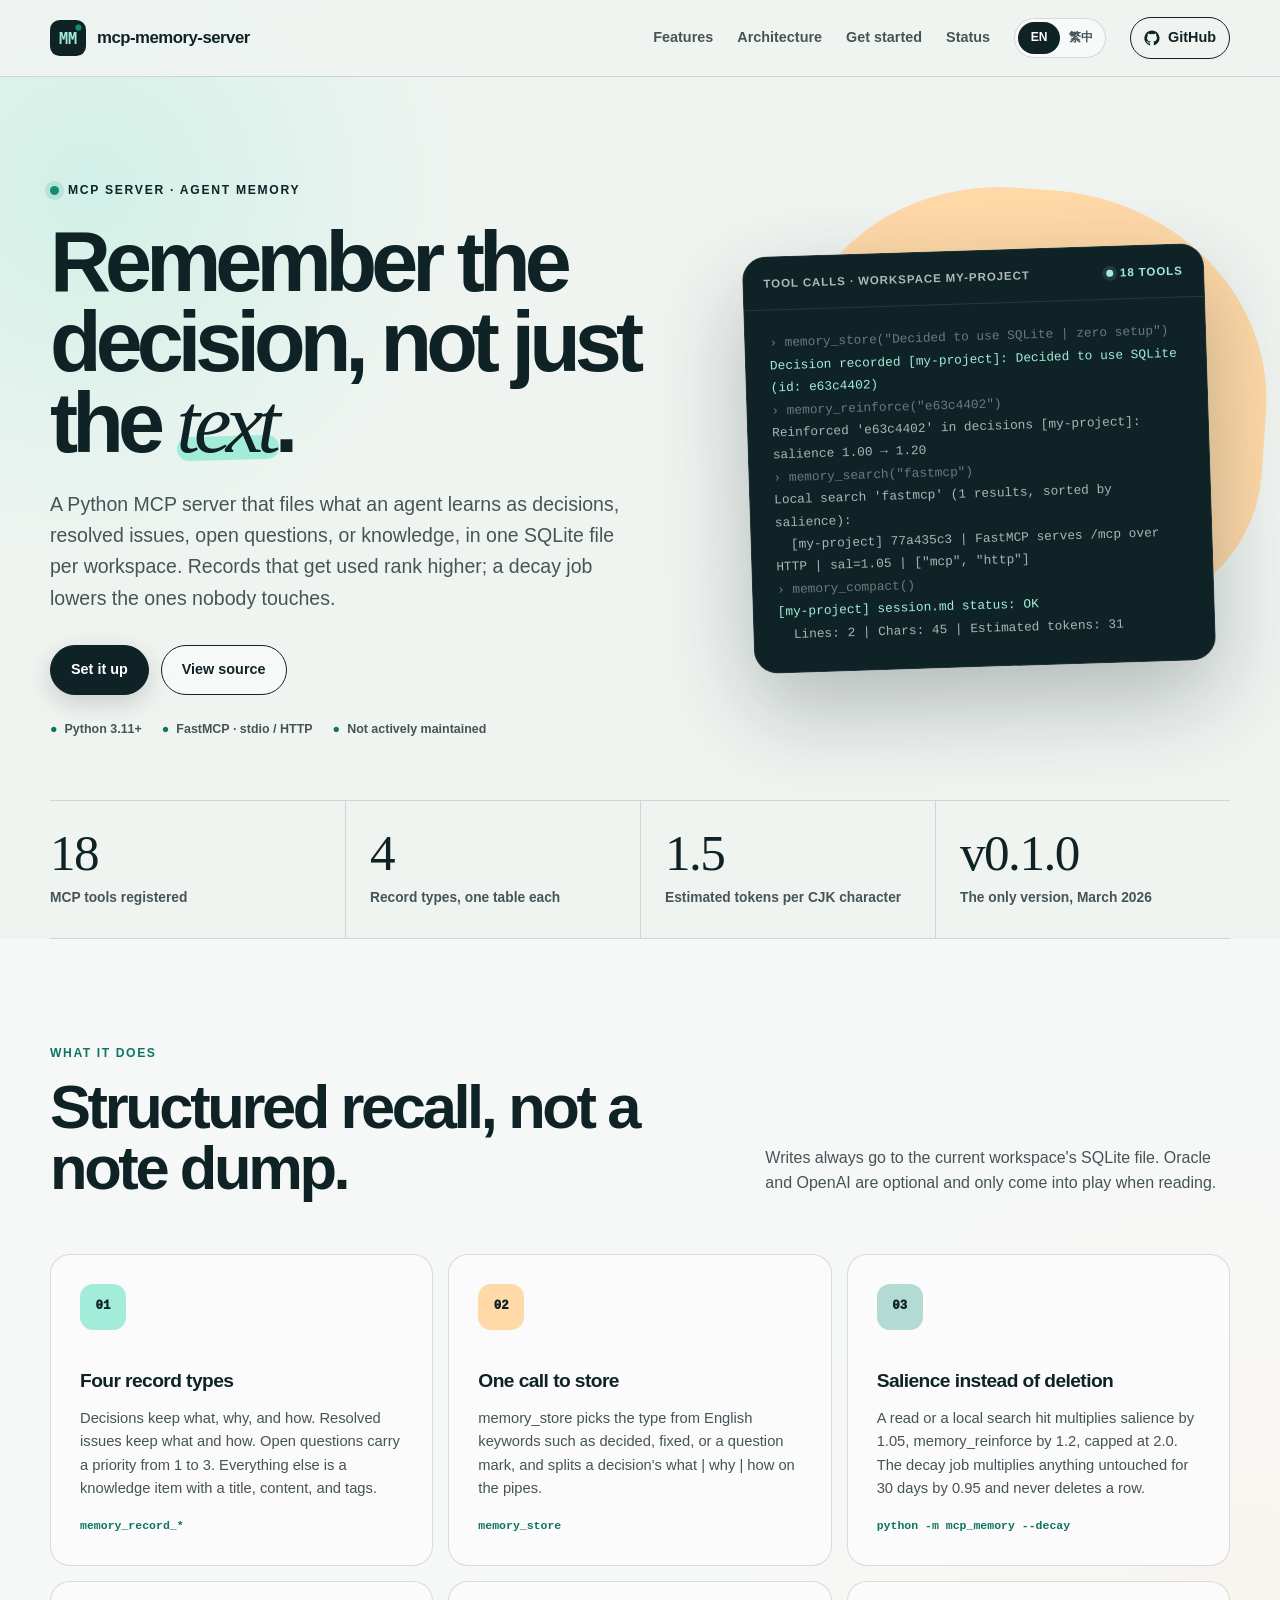
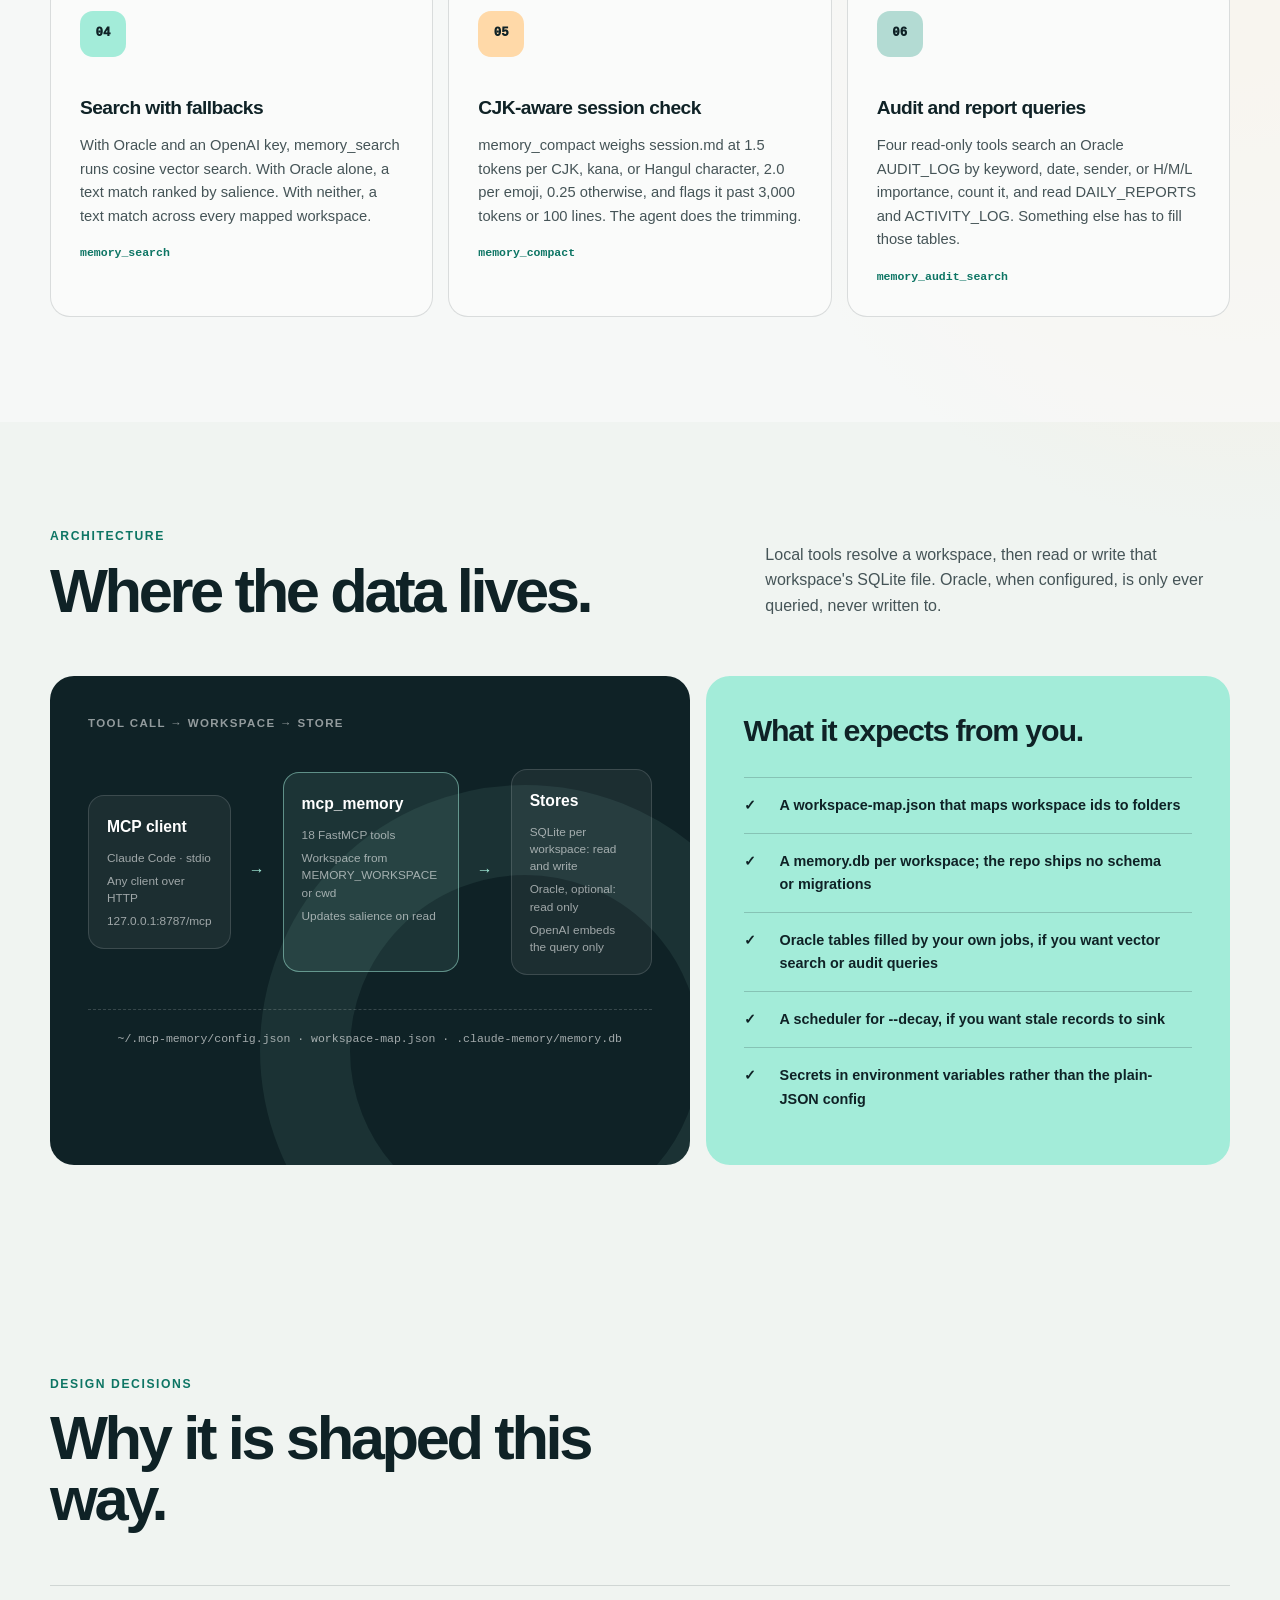
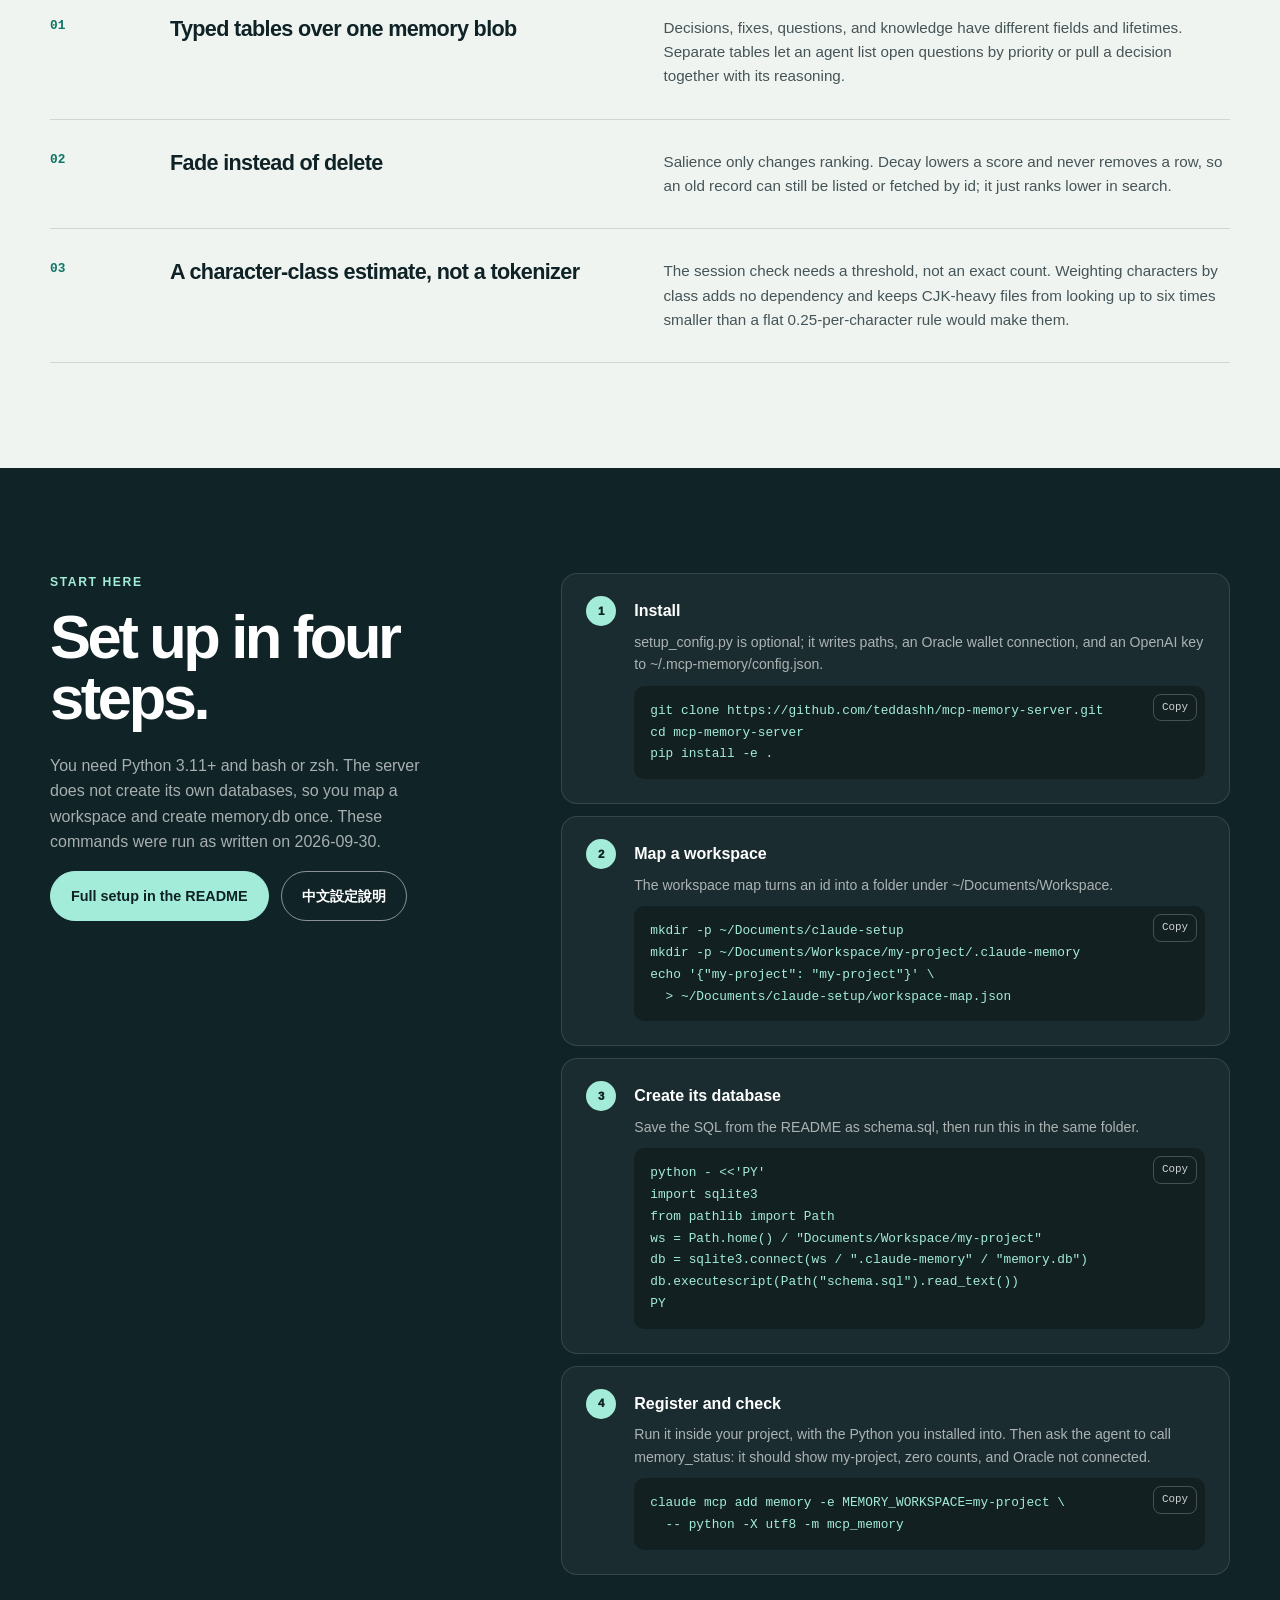
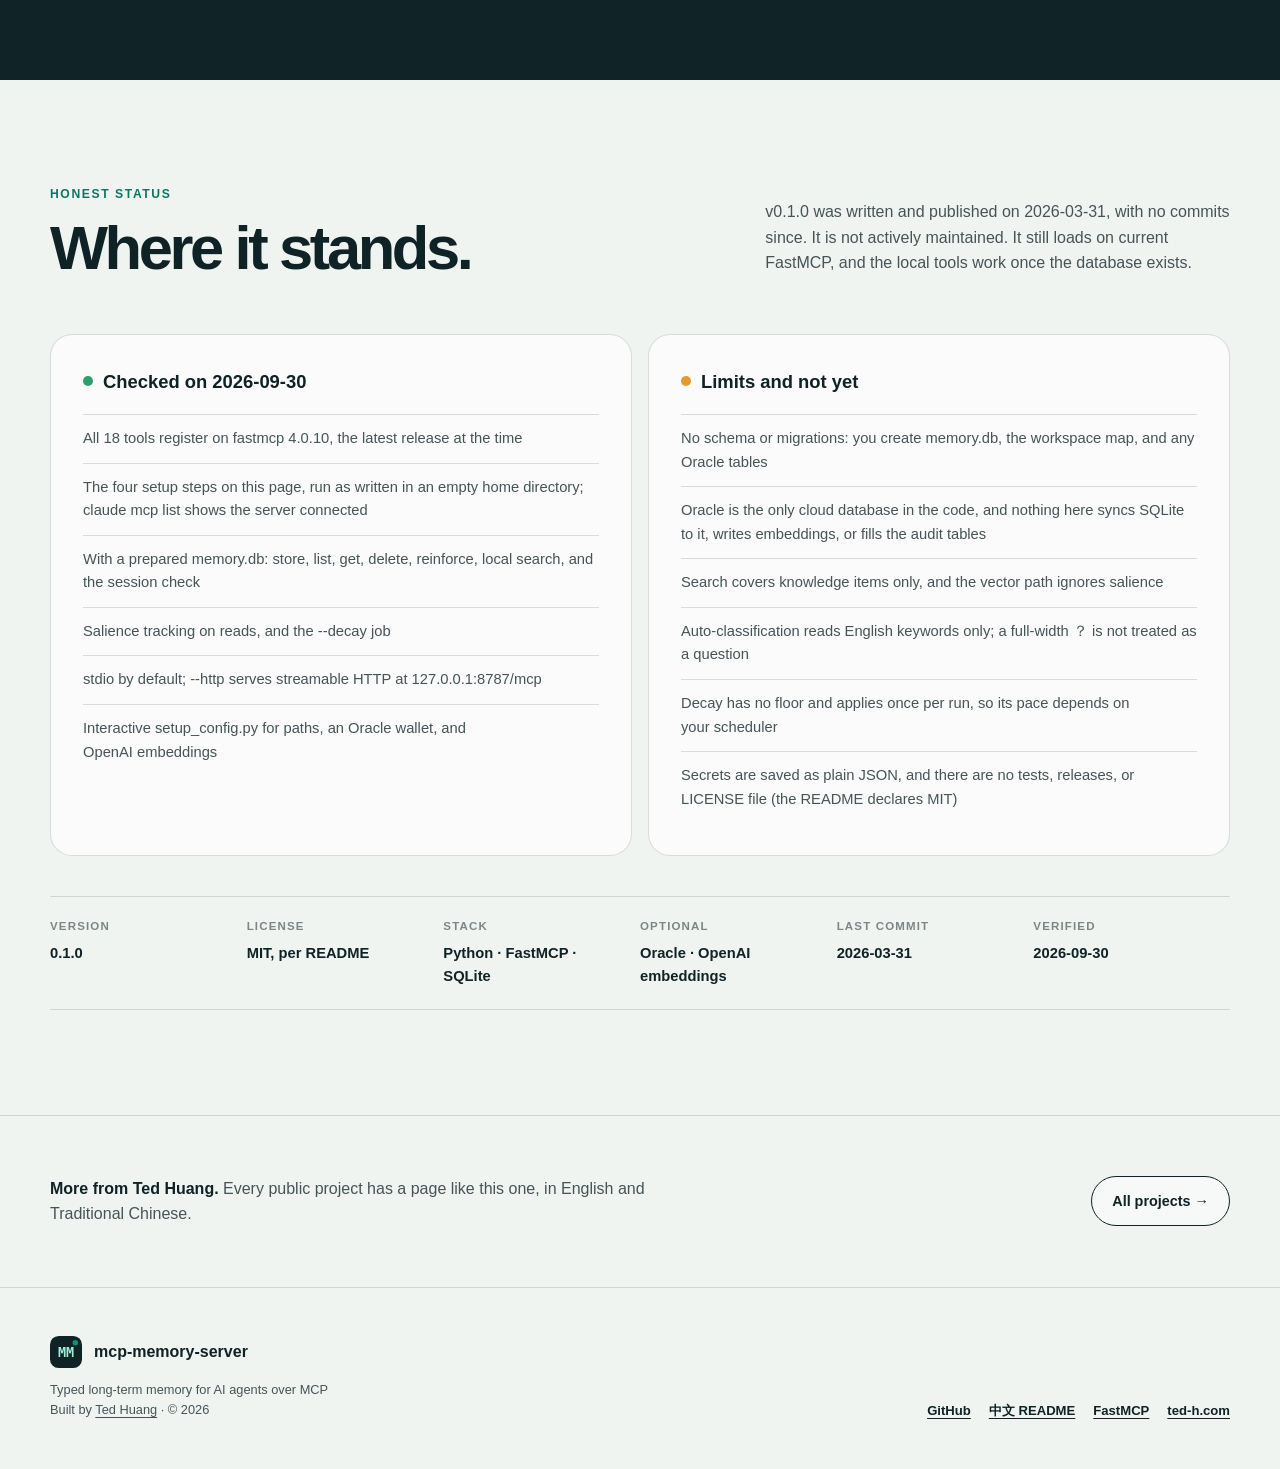
==== site/index.html @ aeb3b919 "Add bilingual project page and refresh README - site/: English / Traditional Chinese project page fo" ====
<!doctype html>
<!-- Generated from site/page.json by the project-page kit (https://github.com/teddashh/teddashh.github.io/tree/main/kit). Edit page.json, then re-render. -->
<html lang="en" data-lang="en" data-title-en="mcp-memory-server · Typed long-term memory for AI agents over MCP" data-title-zh="mcp-memory-server · 透過 MCP 提供給 AI agent 的分類型長期記憶" data-desc-en="An MCP server with 18 tools that keeps decisions, resolved issues, open questions, and knowledge in one SQLite file per workspace, ranks recall by salience, and can query an Oracle database for vector search and audit logs." data-desc-zh="一個有 18 個工具的 MCP 伺服器：把決策、已解決的問題、待解問題與知識，依工作區各存成一個 SQLite 檔，依重要度排序回想，也能查詢 Oracle 資料庫做向量搜尋與稽核紀錄。">
<head>
<meta charset="utf-8">
<meta name="viewport" content="width=device-width, initial-scale=1">
<meta http-equiv="Content-Security-Policy" content="default-src 'none'; style-src 'self'; script-src 'self'; img-src 'self' data:; connect-src 'none'; base-uri 'none'; form-action 'none'">
<meta name="theme-color" content="#0f2226">
<title>mcp-memory-server · Typed long-term memory for AI agents over MCP</title>
<meta name="description" content="An MCP server with 18 tools that keeps decisions, resolved issues, open questions, and knowledge in one SQLite file per workspace, ranks recall by salience, and can query an Oracle database for vector search and audit logs.">
<link rel="canonical" href="https://teddashh.github.io/mcp-memory-server/">
<link rel="alternate" hreflang="en" href="https://teddashh.github.io/mcp-memory-server/">
<link rel="alternate" hreflang="zh-Hant" href="https://teddashh.github.io/mcp-memory-server/?lang=zh-TW">
<link rel="alternate" hreflang="x-default" href="https://teddashh.github.io/mcp-memory-server/">
<meta property="og:type" content="website">
<meta property="og:title" content="mcp-memory-server · Typed long-term memory for AI agents over MCP">
<meta property="og:description" content="An MCP server with 18 tools that keeps decisions, resolved issues, open questions, and knowledge in one SQLite file per workspace, ranks recall by salience, and can query an Oracle database for vector search and audit logs.">
<meta property="og:url" content="https://teddashh.github.io/mcp-memory-server/">
<meta name="twitter:card" content="summary">
<link rel="icon" href="favicon.svg" type="image/svg+xml">
<link rel="stylesheet" href="styles.css">
<script src="lang.js"></script>
<script src="app.js" defer></script>
<script type="application/ld+json">{"@context": "https://schema.org", "@type": "SoftwareSourceCode", "name": "mcp-memory-server", "codeRepository": "https://github.com/teddashh/mcp-memory-server", "description": "An MCP server with 18 tools that keeps decisions, resolved issues, open questions, and knowledge in one SQLite file per workspace, ranks recall by salience, and can query an Oracle database for vector search and audit logs.", "author": {"@type": "Person", "name": "Ted Huang", "url": "https://www.ted-h.com"}, "url": "https://teddashh.github.io/mcp-memory-server/", "programmingLanguage": "Python", "license": "https://spdx.org/licenses/MIT.html"}</script>
</head>
<body>
<a class="skip-link" href="#main"><span class="lang-en">Skip to content</span><span class="lang-zh" lang="zh-Hant">跳到主要內容</span></a>
<header class="site-header"><div class="header-inner">
<a class="brand" href="#top"><img src="logo.svg" alt="" width="36" height="36"><span>mcp-memory-server</span></a>
<button class="menu-button" type="button" aria-expanded="false" aria-controls="site-navigation"><span class="lang-en">Menu</span><span class="lang-zh" lang="zh-Hant">選單</span></button>
<nav class="site-nav" id="site-navigation" aria-label="Primary">
<a href="#features"><span class="lang-en">Features</span><span class="lang-zh" lang="zh-Hant">功能</span></a><a href="#architecture"><span class="lang-en">Architecture</span><span class="lang-zh" lang="zh-Hant">架構</span></a><a href="#start"><span class="lang-en">Get started</span><span class="lang-zh" lang="zh-Hant">開始使用</span></a><a href="#status"><span class="lang-en">Status</span><span class="lang-zh" lang="zh-Hant">目前狀態</span></a>
<div class="language-switch" role="group" aria-label="Language / 語言"><button type="button" data-language="en" aria-pressed="true">EN</button><button type="button" data-language="zh" aria-pressed="false">繁中</button></div>
<a class="github-link" href="https://github.com/teddashh/mcp-memory-server"><svg viewBox="0 0 24 24" aria-hidden="true"><path fill="currentColor" d="M12 .7a11.5 11.5 0 0 0-3.64 22.4c.58.1.79-.25.79-.56v-2.24c-3.22.7-3.9-1.37-3.9-1.37-.52-1.34-1.28-1.7-1.28-1.7-1.05-.72.08-.7.08-.7 1.16.08 1.77 1.19 1.77 1.19 1.03 1.77 2.7 1.26 3.36.96.1-.75.4-1.26.73-1.55-2.57-.29-5.28-1.29-5.28-5.69 0-1.26.45-2.28 1.19-3.09-.12-.29-.52-1.46.11-3.05 0 0 .97-.31 3.16 1.18a10.96 10.96 0 0 1 5.76 0c2.2-1.49 3.16-1.18 3.16-1.18.63 1.59.23 2.76.11 3.05.74.81 1.19 1.83 1.19 3.09 0 4.42-2.72 5.39-5.3 5.68.42.36.79 1.07.79 2.16v3.21c0 .31.21.67.8.56A11.5 11.5 0 0 0 12 .7Z"/></svg><span>GitHub</span></a>
</nav>
</div></header>
<main id="main">
<section class="hero" id="top"><div class="hero-copy"><div class="eyebrow"><span class="lang-en">MCP server · agent memory</span><span class="lang-zh" lang="zh-Hant">MCP 伺服器 · agent 記憶</span></div><h1 class="lang-en">Remember the decision, not just the <em>text</em>.</h1><h1 class="lang-zh" lang="zh-Hant">記住的是<em>決策</em>，不只是文字。</h1><p class="lang-en">A Python MCP server that files what an agent learns as decisions, resolved issues, open questions, or knowledge, in one SQLite file per workspace. Records that get used rank higher; a decay job lowers the ones nobody touches.</p><p class="lang-zh" lang="zh-Hant">一個 Python 寫的 MCP 伺服器，把 agent 學到的東西分成決策、已解決的問題、待解問題與知識，每個工作區存成一個 SQLite 檔。常被用到的紀錄排得比較前面，沒人碰的由衰減排程慢慢調低。</p><div class="button-row"><a class="button button-primary" href="#start"><span class="lang-en">Set it up</span><span class="lang-zh" lang="zh-Hant">開始設定</span></a><a class="button button-secondary" href="https://github.com/teddashh/mcp-memory-server"><span class="lang-en">View source</span><span class="lang-zh" lang="zh-Hant">查看原始碼</span></a></div><div class="hero-notes"><span>Python 3.11+</span><span>FastMCP · stdio / HTTP</span><span class="lang-en">Not actively maintained</span><span class="lang-zh" lang="zh-Hant">目前沒有持續維護</span></div></div><div class="visual-wrap"><div class="panel"><div class="panel-top"><span><span class="lang-en">Tool calls · workspace my-project</span><span class="lang-zh" lang="zh-Hant">工具呼叫 · 工作區 my-project</span></span><span class="live-dot"><span class="lang-en">18 tools</span><span class="lang-zh" lang="zh-Hant">18 個工具</span></span></div><pre class="term"><span class="t-dim">› memory_store(&quot;Decided to use SQLite | zero setup&quot;)</span><span class="t-ok">Decision recorded [my-project]: Decided to use SQLite (id: e63c4402)</span><span class="t-dim">› memory_reinforce(&quot;e63c4402&quot;)</span><span class="t-out">Reinforced &#x27;e63c4402&#x27; in decisions [my-project]: salience 1.00 → 1.20</span><span class="t-dim">› memory_search(&quot;fastmcp&quot;)</span><span class="t-out">Local search &#x27;fastmcp&#x27; (1 results, sorted by salience):</span><span class="t-out">  [my-project] 77a435c3 | FastMCP serves /mcp over HTTP | sal=1.05 | [&quot;mcp&quot;, &quot;http&quot;]</span><span class="t-dim">› memory_compact()</span><span class="t-ok">[my-project] session.md status: OK</span><span class="t-out">  Lines: 2 | Chars: 45 | Estimated tokens: 31</span></pre></div></div></section>
<div class="stats n4"><div class="stat"><span class="stat-value">18</span><span class="stat-label"><span class="lang-en">MCP tools registered</span><span class="lang-zh" lang="zh-Hant">已註冊的 MCP 工具</span></span></div><div class="stat"><span class="stat-value">4</span><span class="stat-label"><span class="lang-en">Record types, one table each</span><span class="lang-zh" lang="zh-Hant">紀錄類型，各有一張表</span></span></div><div class="stat"><span class="stat-value">1.5</span><span class="stat-label"><span class="lang-en">Estimated tokens per CJK character</span><span class="lang-zh" lang="zh-Hant">每個 CJK 字元的估計 token 數</span></span></div><div class="stat"><span class="stat-value">v0.1.0</span><span class="stat-label"><span class="lang-en">The only version, March 2026</span><span class="lang-zh" lang="zh-Hant">唯一的版本，2026 年 3 月</span></span></div></div>
<section class="tinted" id="features"><div class="section"><div class="section-heading "><div><div class="section-kicker"><span class="lang-en">What it does</span><span class="lang-zh" lang="zh-Hant">它做什麼</span></div><h2 class="lang-en">Structured recall, not a note dump.</h2><h2 class="lang-zh" lang="zh-Hant">有結構的回想，不是一堆筆記。</h2></div><p class="lang-en">Writes always go to the current workspace&#x27;s SQLite file. Oracle and OpenAI are optional and only come into play when reading.</p><p class="lang-zh" lang="zh-Hant">寫入一律進目前工作區的 SQLite 檔。Oracle 與 OpenAI 都是選配，只在讀取時派上用場。</p></div><div class="card-grid"><article class="card"><div class="card-icon">01</div><h3 class="lang-en">Four record types</h3><h3 class="lang-zh" lang="zh-Hant">四種紀錄類型</h3><p class="lang-en">Decisions keep what, why, and how. Resolved issues keep what and how. Open questions carry a priority from 1 to 3. Everything else is a knowledge item with a title, content, and tags.</p><p class="lang-zh" lang="zh-Hant">決策記下做什麼、為什麼、怎麼做；已解決的問題記下問題與解法；待解問題有 1 到 3 的優先度；其餘都是有標題、內容與標籤的知識項目。</p><span class="tag">memory_record_*</span></article><article class="card"><div class="card-icon">02</div><h3 class="lang-en">One call to store</h3><h3 class="lang-zh" lang="zh-Hant">一個呼叫就能存</h3><p class="lang-en">memory_store picks the type from English keywords such as decided, fixed, or a question mark, and splits a decision&#x27;s what | why | how on the pipes.</p><p class="lang-zh" lang="zh-Hant">memory_store 依英文關鍵字判斷類型，例如 decided、fixed 或半形的 ?，再用 | 把決策拆成做什麼、為什麼、怎麼做。</p><span class="tag">memory_store</span></article><article class="card"><div class="card-icon">03</div><h3 class="lang-en">Salience instead of deletion</h3><h3 class="lang-zh" lang="zh-Hant">用重要度取代刪除</h3><p class="lang-en">A read or a local search hit multiplies salience by 1.05, memory_reinforce by 1.2, capped at 2.0. The decay job multiplies anything untouched for 30 days by 0.95 and never deletes a row.</p><p class="lang-zh" lang="zh-Hant">每次讀取或本地搜尋命中，重要度乘以 1.05；memory_reinforce 乘以 1.2，上限 2.0。衰減排程把 30 天沒被碰過的紀錄乘以 0.95，但從不刪除資料。</p><span class="tag">python -m mcp_memory --decay</span></article><article class="card"><div class="card-icon">04</div><h3 class="lang-en">Search with fallbacks</h3><h3 class="lang-zh" lang="zh-Hant">逐層退回的搜尋</h3><p class="lang-en">With Oracle and an OpenAI key, memory_search runs cosine vector search. With Oracle alone, a text match ranked by salience. With neither, a text match across every mapped workspace.</p><p class="lang-zh" lang="zh-Hant">有 Oracle 加 OpenAI 金鑰時，memory_search 做 cosine 向量搜尋；只有 Oracle 時，改用依重要度排序的文字比對；兩者都沒有，就比對所有已對應的工作區。</p><span class="tag">memory_search</span></article><article class="card"><div class="card-icon">05</div><h3 class="lang-en">CJK-aware session check</h3><h3 class="lang-zh" lang="zh-Hant">CJK 感知的 session 檢查</h3><p class="lang-en">memory_compact weighs session.md at 1.5 tokens per CJK, kana, or Hangul character, 2.0 per emoji, 0.25 otherwise, and flags it past 3,000 tokens or 100 lines. The agent does the trimming.</p><p class="lang-zh" lang="zh-Hant">memory_compact 估算 session.md 時，CJK、日文假名與韓文每字算 1.5 token，emoji 算 2.0，其他算 0.25，超過 3,000 token 或 100 行就提醒壓縮，實際整理交給 agent。</p><span class="tag">memory_compact</span></article><article class="card"><div class="card-icon">06</div><h3 class="lang-en">Audit and report queries</h3><h3 class="lang-zh" lang="zh-Hant">稽核與報告查詢</h3><p class="lang-en">Four read-only tools search an Oracle AUDIT_LOG by keyword, date, sender, or H/M/L importance, count it, and read DAILY_REPORTS and ACTIVITY_LOG. Something else has to fill those tables.</p><p class="lang-zh" lang="zh-Hant">四個唯讀工具可以依關鍵字、日期、寄件者或 H/M/L 重要性搜尋 Oracle 的 AUDIT_LOG、做統計，也能讀 DAILY_REPORTS 與 ACTIVITY_LOG。這些表要由別的程式寫入。</p><span class="tag">memory_audit_search</span></article></div></div></section>
<section class="section" id="architecture"><div class="section-heading "><div><div class="section-kicker"><span class="lang-en">Architecture</span><span class="lang-zh" lang="zh-Hant">系統架構</span></div><h2 class="lang-en">Where the data lives.</h2><h2 class="lang-zh" lang="zh-Hant">資料放在哪裡。</h2></div><p class="lang-en">Local tools resolve a workspace, then read or write that workspace&#x27;s SQLite file. Oracle, when configured, is only ever queried, never written to.</p><p class="lang-zh" lang="zh-Hant">本地工具會先判斷工作區，再讀寫該工作區的 SQLite 檔。有設定 Oracle 時只會查詢它，從不寫入。</p></div><div class="arch-shell"><div class="arch-map"><div class="map-label"><span class="lang-en">Tool call → workspace → store</span><span class="lang-zh" lang="zh-Hant">工具呼叫 → 工作區 → 儲存</span></div><div class="map-flow n3"><div class="map-node"><strong class="lang-en">MCP client</strong><strong class="lang-zh" lang="zh-Hant">MCP 用戶端</strong><span>Claude Code · stdio</span><span class="lang-en">Any client over HTTP</span><span class="lang-zh" lang="zh-Hant">任何走 HTTP 的用戶端</span><span>127.0.0.1:8787/mcp</span></div><div class="map-arrow" aria-hidden="true">&#8594;</div><div class="map-node is-core"><strong>mcp_memory</strong><span class="lang-en">18 FastMCP tools</span><span class="lang-zh" lang="zh-Hant">18 個 FastMCP 工具</span><span class="lang-en">Workspace from MEMORY_WORKSPACE or cwd</span><span class="lang-zh" lang="zh-Hant">工作區取自 MEMORY_WORKSPACE 或 cwd</span><span class="lang-en">Updates salience on read</span><span class="lang-zh" lang="zh-Hant">讀取時更新重要度</span></div><div class="map-arrow" aria-hidden="true">&#8594;</div><div class="map-node"><strong class="lang-en">Stores</strong><strong class="lang-zh" lang="zh-Hant">儲存</strong><span class="lang-en">SQLite per workspace: read and write</span><span class="lang-zh" lang="zh-Hant">每個工作區的 SQLite：可讀寫</span><span class="lang-en">Oracle, optional: read only</span><span class="lang-zh" lang="zh-Hant">Oracle（選配）：唯讀</span><span class="lang-en">OpenAI embeds the query only</span><span class="lang-zh" lang="zh-Hant">OpenAI 只負責查詢向量</span></div></div><div class="map-return"><span>~/.mcp-memory/config.json · workspace-map.json · .claude-memory/memory.db</span></div></div><aside class="principles"><h3 class="lang-en">What it expects from you.</h3><h3 class="lang-zh" lang="zh-Hant">需要你先準備好的東西。</h3><ul class="tick-list"><li class="lang-en">A workspace-map.json that maps workspace ids to folders</li><li class="lang-zh" lang="zh-Hant">一份 workspace-map.json，把工作區 ID 對應到資料夾</li><li class="lang-en">A memory.db per workspace; the repo ships no schema or migrations</li><li class="lang-zh" lang="zh-Hant">每個工作區一個 memory.db；repo 裡沒有 schema，也沒有 migration</li><li class="lang-en">Oracle tables filled by your own jobs, if you want vector search or audit queries</li><li class="lang-zh" lang="zh-Hant">要用向量搜尋或稽核查詢，Oracle 的表得由你自己的排程寫入</li><li class="lang-en">A scheduler for --decay, if you want stale records to sink</li><li class="lang-zh" lang="zh-Hant">想讓舊紀錄往下沉，就要自己排程執行 --decay</li><li class="lang-en">Secrets in environment variables rather than the plain-JSON config</li><li class="lang-zh" lang="zh-Hant">機密資訊最好放環境變數，不要放在明文的 JSON 設定檔</li></ul></aside></div></section>
<section class="section" id="decisions"><div class="section-heading "><div><div class="section-kicker"><span class="lang-en">Design decisions</span><span class="lang-zh" lang="zh-Hant">設計取捨</span></div><h2 class="lang-en">Why it is shaped this way.</h2><h2 class="lang-zh" lang="zh-Hant">為什麼這樣設計。</h2></div></div><div class="decision-list"><div class="decision"><div class="decision-num">01</div><h3 class="lang-en">Typed tables over one memory blob</h3><h3 class="lang-zh" lang="zh-Hant">分表存放，而不是一整包記憶</h3><p class="lang-en">Decisions, fixes, questions, and knowledge have different fields and lifetimes. Separate tables let an agent list open questions by priority or pull a decision together with its reasoning.</p><p class="lang-zh" lang="zh-Hant">決策、修正、問題與知識，欄位不同，保存的時間也不同。分表存放，agent 才能依優先度列出待解問題，或把決策連同理由一起找出來。</p></div><div class="decision"><div class="decision-num">02</div><h3 class="lang-en">Fade instead of delete</h3><h3 class="lang-zh" lang="zh-Hant">淡出，而不是刪除</h3><p class="lang-en">Salience only changes ranking. Decay lowers a score and never removes a row, so an old record can still be listed or fetched by id; it just ranks lower in search.</p><p class="lang-zh" lang="zh-Hant">重要度只影響排序。衰減只降分數、不刪資料，舊紀錄仍然可以列出來或用 ID 取回，只是在搜尋結果裡排得比較後面。</p></div><div class="decision"><div class="decision-num">03</div><h3 class="lang-en">A character-class estimate, not a tokenizer</h3><h3 class="lang-zh" lang="zh-Hant">依字元類別估算，不用 tokenizer</h3><p class="lang-en">The session check needs a threshold, not an exact count. Weighting characters by class adds no dependency and keeps CJK-heavy files from looking up to six times smaller than a flat 0.25-per-character rule would make them.</p><p class="lang-zh" lang="zh-Hant">session 檢查需要的是門檻，不是精確的數字。依字元類別加權不必多裝套件，也避免以中文為主的檔案，被一律每字 0.25 的算法低估到只剩六分之一。</p></div></div></section>
<section class="dark-band" id="start"><div class="section qs-grid"><div><div class="section-kicker"><span class="lang-en">Start here</span><span class="lang-zh" lang="zh-Hant">從這裡開始</span></div><h2 class="lang-en">Set up in four steps.</h2><h2 class="lang-zh" lang="zh-Hant">四個步驟完成設定。</h2><p class="lang-en">You need Python 3.11+ and bash or zsh. The server does not create its own databases, so you map a workspace and create memory.db once. These commands were run as written on 2026-09-30.</p><p class="lang-zh" lang="zh-Hant">需要 Python 3.11 以上，以及 bash 或 zsh。伺服器不會自己建資料庫，所以要先對應一個工作區，並建立一次 memory.db。這些指令已在 2026-09-30 照原樣實際跑過。</p><div class="button-row"><a class="button button-primary" href="https://github.com/teddashh/mcp-memory-server/blob/master/README.md#quick-start"><span class="lang-en">Full setup in the README</span><span class="lang-zh" lang="zh-Hant">README 的完整步驟</span></a><a class="button button-secondary" href="https://github.com/teddashh/mcp-memory-server/blob/master/README.zh-TW.md#快速開始"><span class="lang-en">中文設定說明</span><span class="lang-zh" lang="zh-Hant">中文設定說明</span></a></div></div><div class="steps"><article class="step"><h3 class="lang-en">Install</h3><h3 class="lang-zh" lang="zh-Hant">安裝</h3><p class="lang-en">setup_config.py is optional; it writes paths, an Oracle wallet connection, and an OpenAI key to ~/.mcp-memory/config.json.</p><p class="lang-zh" lang="zh-Hant">setup_config.py 可以不跑；它會把路徑、Oracle wallet 連線與 OpenAI 金鑰寫進 ~/.mcp-memory/config.json。</p><div class="code-wrap"><pre class="code" id="code-1">git clone https://github.com/teddashh/mcp-memory-server.git
cd mcp-memory-server
pip install -e .</pre><button class="copy" type="button" data-copy="code-1"><span class="idle"><span class="lang-en">Copy</span><span class="lang-zh" lang="zh-Hant">複製</span></span><span class="done"><span class="lang-en">Copied</span><span class="lang-zh" lang="zh-Hant">已複製</span></span></button></div></article><article class="step"><h3 class="lang-en">Map a workspace</h3><h3 class="lang-zh" lang="zh-Hant">對應工作區</h3><p class="lang-en">The workspace map turns an id into a folder under ~/Documents/Workspace.</p><p class="lang-zh" lang="zh-Hant">工作區對應檔把一個 ID 對應到 ~/Documents/Workspace 底下的資料夾。</p><div class="code-wrap"><pre class="code" id="code-2">mkdir -p ~/Documents/claude-setup
mkdir -p ~/Documents/Workspace/my-project/.claude-memory
echo &#x27;{&quot;my-project&quot;: &quot;my-project&quot;}&#x27; \
  &gt; ~/Documents/claude-setup/workspace-map.json</pre><button class="copy" type="button" data-copy="code-2"><span class="idle"><span class="lang-en">Copy</span><span class="lang-zh" lang="zh-Hant">複製</span></span><span class="done"><span class="lang-en">Copied</span><span class="lang-zh" lang="zh-Hant">已複製</span></span></button></div></article><article class="step"><h3 class="lang-en">Create its database</h3><h3 class="lang-zh" lang="zh-Hant">建立資料庫</h3><p class="lang-en">Save the SQL from the README as schema.sql, then run this in the same folder.</p><p class="lang-zh" lang="zh-Hant">把 README 裡的 SQL 存成 schema.sql，再到同一個資料夾執行。</p><div class="code-wrap"><pre class="code" id="code-3">python - &lt;&lt;&#x27;PY&#x27;
import sqlite3
from pathlib import Path
ws = Path.home() / &quot;Documents/Workspace/my-project&quot;
db = sqlite3.connect(ws / &quot;.claude-memory&quot; / &quot;memory.db&quot;)
db.executescript(Path(&quot;schema.sql&quot;).read_text())
PY</pre><button class="copy" type="button" data-copy="code-3"><span class="idle"><span class="lang-en">Copy</span><span class="lang-zh" lang="zh-Hant">複製</span></span><span class="done"><span class="lang-en">Copied</span><span class="lang-zh" lang="zh-Hant">已複製</span></span></button></div></article><article class="step"><h3 class="lang-en">Register and check</h3><h3 class="lang-zh" lang="zh-Hant">註冊並確認</h3><p class="lang-en">Run it inside your project, with the Python you installed into. Then ask the agent to call memory_status: it should show my-project, zero counts, and Oracle not connected.</p><p class="lang-zh" lang="zh-Hant">在你的專案裡執行，並使用安裝套件時的那個 Python。接著請 agent 呼叫 memory_status：應該會顯示 my-project、全部為零的數量，以及 Oracle not connected。</p><div class="code-wrap"><pre class="code" id="code-4">claude mcp add memory -e MEMORY_WORKSPACE=my-project \
  -- python -X utf8 -m mcp_memory</pre><button class="copy" type="button" data-copy="code-4"><span class="idle"><span class="lang-en">Copy</span><span class="lang-zh" lang="zh-Hant">複製</span></span><span class="done"><span class="lang-en">Copied</span><span class="lang-zh" lang="zh-Hant">已複製</span></span></button></div></article></div></div></section>
<section class="section" id="status"><div class="section-heading "><div><div class="section-kicker"><span class="lang-en">Honest status</span><span class="lang-zh" lang="zh-Hant">誠實的現況</span></div><h2 class="lang-en">Where it stands.</h2><h2 class="lang-zh" lang="zh-Hant">目前的樣子。</h2></div><p class="lang-en">v0.1.0 was written and published on 2026-03-31, with no commits since. It is not actively maintained. It still loads on current FastMCP, and the local tools work once the database exists.</p><p class="lang-zh" lang="zh-Hant">v0.1.0 在 2026-03-31 寫完並發布，之後沒有新的 commit，目前沒有持續維護。它在目前的 FastMCP 上仍能載入，資料庫建好之後，本地工具都能正常使用。</p></div><div class="status-grid"><div class="status-col"><h3 class="lang-en">Checked on 2026-09-30</h3><h3 class="lang-zh" lang="zh-Hant">2026-09-30 實測可用</h3><ul><li class="lang-en">All 18 tools register on fastmcp 4.0.10, the latest release at the time</li><li class="lang-zh" lang="zh-Hant">18 個工具都能在 fastmcp 4.0.10（當時的最新版）上註冊</li><li class="lang-en">The four setup steps on this page, run as written in an empty home directory; claude mcp list shows the server connected</li><li class="lang-zh" lang="zh-Hant">本頁的四個設定步驟，在全新的家目錄照原樣跑過；claude mcp list 顯示伺服器已連線</li><li class="lang-en">With a prepared memory.db: store, list, get, delete, reinforce, local search, and the session check</li><li class="lang-zh" lang="zh-Hant">memory.db 準備好之後：儲存、列出、取回、刪除、強化、本地搜尋與 session 檢查都正常</li><li class="lang-en">Salience tracking on reads, and the --decay job</li><li class="lang-zh" lang="zh-Hant">讀取時的重要度追蹤，以及 --decay 衰減排程</li><li class="lang-en">stdio by default; --http serves streamable HTTP at 127.0.0.1:8787/mcp</li><li class="lang-zh" lang="zh-Hant">預設走 stdio；--http 會在 127.0.0.1:8787/mcp 提供 streamable HTTP</li><li class="lang-en">Interactive setup_config.py for paths, an Oracle wallet, and OpenAI embeddings</li><li class="lang-zh" lang="zh-Hant">互動式的 setup_config.py，可以設定路徑、Oracle wallet 與 OpenAI embedding</li></ul></div><div class="status-col is-limits"><h3 class="lang-en">Limits and not yet</h3><h3 class="lang-zh" lang="zh-Hant">限制與尚未完成</h3><ul><li class="lang-en">No schema or migrations: you create memory.db, the workspace map, and any Oracle tables</li><li class="lang-zh" lang="zh-Hant">沒有 schema 也沒有 migration：memory.db、工作區對應檔與 Oracle 的表都要自己建</li><li class="lang-en">Oracle is the only cloud database in the code, and nothing here syncs SQLite to it, writes embeddings, or fills the audit tables</li><li class="lang-zh" lang="zh-Hant">程式裡唯一的雲端資料庫是 Oracle，而且沒有任何程式會把 SQLite 同步過去、寫入 embedding，或填入稽核相關的表</li><li class="lang-en">Search covers knowledge items only, and the vector path ignores salience</li><li class="lang-zh" lang="zh-Hant">搜尋只涵蓋知識項目，而且向量搜尋不看重要度</li><li class="lang-en">Auto-classification reads English keywords only; a full-width ？ is not treated as a question</li><li class="lang-zh" lang="zh-Hant">自動分類只認英文關鍵字；全形的「？」不會被當成問題</li><li class="lang-en">Decay has no floor and applies once per run, so its pace depends on your scheduler</li><li class="lang-zh" lang="zh-Hant">衰減沒有下限，每執行一次就套用一次，速度取決於你的排程</li><li class="lang-en">Secrets are saved as plain JSON, and there are no tests, releases, or LICENSE file (the README declares MIT)</li><li class="lang-zh" lang="zh-Hant">機密資訊以明文 JSON 儲存；沒有測試、沒有 release，也沒有 LICENSE 檔（README 聲明為 MIT）</li></ul></div></div><dl class="facts"><div class="fact"><dt><span class="lang-en">Version</span><span class="lang-zh" lang="zh-Hant">版本</span></dt><dd><span>0.1.0</span></dd></div><div class="fact"><dt><span class="lang-en">License</span><span class="lang-zh" lang="zh-Hant">授權</span></dt><dd><span class="lang-en">MIT, per README</span><span class="lang-zh" lang="zh-Hant">MIT（README 聲明）</span></dd></div><div class="fact"><dt><span class="lang-en">Stack</span><span class="lang-zh" lang="zh-Hant">技術</span></dt><dd><span>Python · FastMCP · SQLite</span></dd></div><div class="fact"><dt><span class="lang-en">Optional</span><span class="lang-zh" lang="zh-Hant">選配</span></dt><dd><span>Oracle · OpenAI embeddings</span></dd></div><div class="fact"><dt><span class="lang-en">Last commit</span><span class="lang-zh" lang="zh-Hant">最後提交</span></dt><dd><span>2026-03-31</span></dd></div><div class="fact"><dt><span class="lang-en">Verified</span><span class="lang-zh" lang="zh-Hant">查核日期</span></dt><dd><span>2026-09-30</span></dd></div></dl></section>
<section class="more"><div class="more-inner"><p class="lang-en"><strong>More from Ted Huang.</strong> Every public project has a page like this one, in English and Traditional Chinese.</p><p class="lang-zh" lang="zh-Hant"><strong>Ted Huang 的其他作品。</strong>每個公開專案都有一頁像這樣的中英雙語介紹。</p><a class="button button-secondary" href="https://teddashh.github.io/"><span class="lang-en">All projects →</span><span class="lang-zh" lang="zh-Hant">全部專案 →</span></a></div></section>
</main>
<footer class="site-footer"><div class="footer-inner">
<div><div class="footer-brand"><img src="logo.svg" alt="" width="32" height="32"><span>mcp-memory-server</span></div>
<p class="lang-en">Typed long-term memory for AI agents over MCP</p><p class="lang-zh" lang="zh-Hant">透過 MCP 提供給 AI agent 的分類型長期記憶</p>
<p><span class="lang-en">Built by</span><span class="lang-zh" lang="zh-Hant">作者</span> <a href="https://github.com/teddashh">Ted Huang</a> · © <span data-year>2026</span></p></div>
<div class="footer-links"><a href="https://github.com/teddashh/mcp-memory-server">GitHub</a><a href="https://github.com/teddashh/mcp-memory-server/blob/master/README.zh-TW.md"><span class="lang-en">中文 README</span><span class="lang-zh" lang="zh-Hant">中文 README</span></a><a href="https://github.com/PrefectHQ/fastmcp"><span>FastMCP</span></a><a href="https://www.ted-h.com">ted-h.com</a></div>
</div></footer>
</body>
</html>
---- site/styles.css ----
:root {
  --ink: #0f2226;
  --paper: #f0f4f1;
  --accent: #a3ecd9;
  --accent-2: #ffd9a8;
  --signal: #0f8f78;
  --kicker: #0d7564;
}

/* Shared project-page system for github.com/teddashh repositories.
   Per-project colors are injected as :root variables above this file's rules. */

:root {
  --ink-soft: color-mix(in srgb, var(--ink) 76%, var(--paper));
  --ink-faint: color-mix(in srgb, var(--ink) 52%, var(--paper));
  --paper-strong: color-mix(in srgb, var(--paper) 35%, #ffffff);
  --line: color-mix(in srgb, var(--ink) 14%, transparent);
  --shadow: 0 24px 80px color-mix(in srgb, var(--ink) 12%, transparent);
  --mono: ui-monospace, SFMono-Regular, Menlo, Consolas, "Liberation Mono", monospace;
  --serif: Georgia, "Times New Roman", "Noto Serif TC", "Songti TC", serif;
  --max: 1180px;
}

* { box-sizing: border-box; }

html {
  scroll-behavior: smooth;
  scroll-padding-top: 92px;
}

html[data-lang="en"] .lang-zh,
html[data-lang="zh"] .lang-en {
  display: none !important;
}

body {
  margin: 0;
  color: var(--ink);
  background:
    radial-gradient(circle at 7% 3%, color-mix(in srgb, var(--accent) 40%, transparent), transparent 24rem),
    radial-gradient(circle at 97% 26%, color-mix(in srgb, var(--accent-2) 30%, transparent), transparent 31rem),
    var(--paper);
  font-family: Inter, ui-sans-serif, -apple-system, BlinkMacSystemFont, "Segoe UI", "PingFang TC", "Noto Sans TC", "Microsoft JhengHei", sans-serif;
  line-height: 1.6;
  -webkit-font-smoothing: antialiased;
}

html[data-lang="zh"] body { line-height: 1.75; }

/* Keep Chinese headings and quotes from splitting a word across lines: break at
   spaces, punctuation, and the word boundaries app.js marks, balance the
   lines, and only fall back to any point if a single word cannot fit. */
html[data-lang="zh"] h1,
html[data-lang="zh"] h2,
html[data-lang="zh"] .quote {
  word-break: keep-all;
  overflow-wrap: anywhere;
  text-wrap: balance;
}

/* Keep a lone character or word off the last line of body copy. */
p, li { text-wrap: pretty; }

a {
  color: inherit;
  text-decoration-thickness: 1px;
  text-underline-offset: 0.2em;
}

button, a { -webkit-tap-highlight-color: transparent; }

button:focus-visible,
a:focus-visible {
  outline: 3px solid var(--signal);
  outline-offset: 4px;
}

code {
  font-family: var(--mono);
  font-size: 0.9em;
}

.skip-link {
  position: fixed;
  z-index: 100;
  top: 12px;
  left: 12px;
  transform: translateY(-150%);
  padding: 10px 14px;
  border-radius: 8px;
  background: var(--ink);
  color: #fff;
}

.skip-link:focus { transform: none; }

/* ---------- header ---------- */

.site-header {
  position: sticky;
  z-index: 20;
  top: 0;
  border-bottom: 1px solid var(--line);
  background: color-mix(in srgb, var(--paper) 86%, transparent);
  backdrop-filter: blur(18px);
  -webkit-backdrop-filter: blur(18px);
}

.header-inner {
  width: min(calc(100% - 40px), var(--max));
  height: 76px;
  margin: 0 auto;
  display: flex;
  align-items: center;
  gap: 28px;
}

.brand {
  display: inline-flex;
  align-items: center;
  gap: 11px;
  font-size: 1.05rem;
  font-weight: 800;
  letter-spacing: -0.03em;
  text-decoration: none;
  white-space: nowrap;
}

.brand img {
  width: 36px;
  height: 36px;
}

.site-nav {
  display: flex;
  align-items: center;
  gap: 24px;
  margin-left: auto;
}

.site-nav a {
  color: var(--ink-soft);
  font-size: 0.9rem;
  font-weight: 700;
  text-decoration: none;
}

.site-nav a:hover { color: var(--ink); }

.language-switch {
  display: flex;
  padding: 3px;
  border: 1px solid var(--line);
  border-radius: 999px;
  background: color-mix(in srgb, #ffffff 48%, transparent);
}

.language-switch button {
  min-width: 42px;
  border: 0;
  border-radius: 999px;
  padding: 6px 9px;
  color: var(--ink-soft);
  background: transparent;
  cursor: pointer;
  font: inherit;
  font-size: 0.75rem;
  font-weight: 800;
}

.language-switch button[aria-pressed="true"] {
  color: #fff;
  background: var(--ink);
}

.github-link {
  display: inline-flex;
  align-items: center;
  gap: 8px;
  padding: 8px 13px;
  border: 1px solid var(--ink);
  border-radius: 999px;
}

.site-nav .github-link { color: var(--ink); }

.github-link svg { width: 16px; height: 16px; }

.menu-button {
  display: none;
  margin-left: auto;
  border: 1px solid var(--line);
  border-radius: 999px;
  padding: 8px 12px;
  background: var(--paper-strong);
  color: var(--ink);
  font: inherit;
  font-size: 0.82rem;
  font-weight: 800;
}

main { overflow: hidden; }

.hero,
.section,
.footer-inner {
  width: min(calc(100% - 40px), var(--max));
  margin-inline: auto;
}

/* ---------- hero ---------- */

.hero {
  min-height: 680px;
  padding: 100px 0 90px;
  display: grid;
  grid-template-columns: minmax(0, 1.08fr) minmax(360px, 0.92fr);
  align-items: center;
  gap: clamp(48px, 7vw, 96px);
}

.eyebrow {
  display: inline-flex;
  align-items: center;
  gap: 9px;
  margin: 0 0 22px;
  font-size: 0.76rem;
  font-weight: 900;
  letter-spacing: 0.14em;
  text-transform: uppercase;
}

.eyebrow::before {
  flex: none;
  width: 9px;
  height: 9px;
  border-radius: 50%;
  background: var(--signal);
  box-shadow: 0 0 0 5px color-mix(in srgb, var(--signal) 14%, transparent);
  content: "";
}

h1, h2, h3, p { margin-top: 0; }

h1 {
  max-width: 760px;
  margin-bottom: 25px;
  font-size: clamp(3.1rem, 6.6vw, 6.3rem);
  line-height: 0.95;
  letter-spacing: -0.07em;
}

.hero-copy h1.lang-zh {
  font-size: clamp(2.8rem, 5.4vw, 5.2rem);
  line-height: 1.08;
  letter-spacing: -0.04em;
}

h1 em {
  position: relative;
  z-index: 0;
  display: inline-block;
  font-family: var(--serif);
  font-weight: 400;
}

h1.lang-zh em { font-weight: 700; font-style: normal; }

h1 em::after {
  position: absolute;
  z-index: -1;
  right: -0.05em;
  bottom: 0.05em;
  left: 0;
  height: 0.28em;
  border-radius: 999px;
  background: var(--accent);
  content: "";
  transform: rotate(-1.5deg);
}

.hero-copy > p {
  max-width: 630px;
  margin-bottom: 31px;
  color: var(--ink-soft);
  font-size: clamp(1.05rem, 1.8vw, 1.22rem);
}

.button-row {
  display: flex;
  flex-wrap: wrap;
  gap: 12px;
}

.button {
  display: inline-flex;
  min-height: 50px;
  align-items: center;
  justify-content: center;
  gap: 9px;
  border: 1px solid var(--ink);
  border-radius: 999px;
  padding: 12px 20px;
  font-size: 0.9rem;
  font-weight: 850;
  text-decoration: none;
  transition: transform 160ms ease, box-shadow 160ms ease;
}

.button:hover { transform: translateY(-2px); }

.button-primary {
  color: #fff;
  background: var(--ink);
  box-shadow: 0 8px 24px color-mix(in srgb, var(--ink) 18%, transparent);
}

.button-secondary { background: color-mix(in srgb, #ffffff 40%, transparent); }

.hero-notes {
  display: flex;
  flex-wrap: wrap;
  gap: 9px 20px;
  margin-top: 25px;
  color: var(--ink-soft);
  font-size: 0.78rem;
  font-weight: 750;
}

.hero-notes > span::before {
  margin-right: 7px;
  color: var(--kicker);
  content: "●";
}

/* ---------- hero visuals ---------- */

.visual-wrap {
  position: relative;
  padding: 20px;
}

.visual-wrap::before {
  position: absolute;
  inset: -9% -7% 15% 12%;
  border-radius: 48% 52% 40% 60%;
  background: var(--accent-2);
  content: "";
  transform: rotate(4deg);
}

.visual-wrap.is-image::before { inset: 4% -6% -6% 10%; }

.panel {
  position: relative;
  overflow: hidden;
  border: 1px solid color-mix(in srgb, #ffffff 9%, transparent);
  border-radius: 24px;
  color: #eef3f0;
  background: var(--ink);
  box-shadow: 0 36px 90px color-mix(in srgb, var(--ink) 28%, transparent);
  transform: rotate(-1.8deg);
}

.panel-top {
  display: flex;
  align-items: center;
  justify-content: space-between;
  gap: 16px;
  padding: 17px 20px;
  border-bottom: 1px solid color-mix(in srgb, #ffffff 10%, transparent);
  color: color-mix(in srgb, #eef3f0 72%, transparent);
  font-size: 0.72rem;
  font-weight: 800;
  letter-spacing: 0.08em;
  text-transform: uppercase;
}

.live-dot {
  display: inline-flex;
  align-items: center;
  gap: 7px;
  color: var(--accent);
  white-space: nowrap;
}

.live-dot::before {
  width: 7px;
  height: 7px;
  border-radius: 50%;
  background: currentColor;
  box-shadow: 0 0 0 4px color-mix(in srgb, var(--accent) 12%, transparent);
  content: "";
}

.panel-body { padding: 24px; }

.panel-name {
  margin-bottom: 4px;
  font-family: var(--mono);
  font-size: 1.22rem;
  font-weight: 800;
  overflow-wrap: anywhere;
}

.panel-meta {
  margin-bottom: 22px;
  color: color-mix(in srgb, #eef3f0 55%, transparent);
  font-size: 0.78rem;
}

.check-list {
  position: relative;
  display: grid;
  gap: 3px;
}

.check-list::before {
  position: absolute;
  top: 17px;
  bottom: 17px;
  left: 12px;
  width: 1px;
  background: color-mix(in srgb, #ffffff 15%, transparent);
  content: "";
}

.check-row {
  position: relative;
  display: grid;
  grid-template-columns: 25px 1fr auto;
  align-items: center;
  gap: 12px;
  min-height: 52px;
  font-size: 0.82rem;
}

.check-mark {
  z-index: 1;
  display: grid;
  width: 25px;
  height: 25px;
  place-items: center;
  border: 3px solid var(--ink);
  border-radius: 50%;
  color: var(--ink);
  background: var(--accent);
  font-size: 0.66rem;
  font-weight: 950;
}

.check-mark.is-wait { background: color-mix(in srgb, #ffffff 22%, transparent); color: #eef3f0; }
.check-mark.is-warn { background: #ffc46b; }
.check-mark.is-fail { background: #ff8a7a; }

.check-row strong { display: block; }

.check-row small,
.check-side {
  display: block;
  color: color-mix(in srgb, #eef3f0 52%, transparent);
  font-family: var(--mono);
  font-size: 0.72rem;
  overflow-wrap: anywhere;
}

.panel-footer {
  display: flex;
  justify-content: space-between;
  gap: 16px;
  margin: 24px -24px -24px;
  padding: 16px 24px;
  color: var(--ink);
  background: var(--accent);
  font-size: 0.78rem;
  font-weight: 900;
}

/* terminal */
.term {
  margin: 0;
  padding: 22px 24px 26px;
  font-family: var(--mono);
  font-size: 0.8rem;
  line-height: 1.75;
  white-space: pre-wrap;
  overflow-wrap: anywhere;
}

.term .t-cmd { color: #ffffff; }
.term .t-cmd::before { color: var(--accent); content: "$ "; }
.term .t-out { color: color-mix(in srgb, #eef3f0 70%, transparent); }
.term .t-dim { color: color-mix(in srgb, #eef3f0 42%, transparent); }
.term .t-ok { color: var(--accent); }
.term .t-warn { color: #ffc46b; }
.term .t-err { color: #ff8a7a; }
.term span { display: block; }

.dots { display: inline-flex; gap: 6px; }
.dots i {
  width: 10px;
  height: 10px;
  border-radius: 50%;
  background: color-mix(in srgb, #ffffff 22%, transparent);
}

/* report (light card) */
.panel.is-light {
  color: var(--ink);
  background: var(--paper-strong);
  border-color: var(--line);
}

.panel.is-light .panel-top {
  color: var(--ink-faint);
  border-bottom-color: var(--line);
}

.panel.is-light .panel-meta { color: var(--ink-faint); }

.report-title {
  margin-bottom: 4px;
  font-size: 1.45rem;
  font-weight: 850;
  letter-spacing: -0.03em;
}

.report-row {
  display: grid;
  grid-template-columns: 1fr auto;
  align-items: center;
  gap: 14px;
  padding: 14px 0;
  border-top: 1px solid var(--line);
}

.report-row strong { display: block; font-size: 0.95rem; line-height: 1.3; }
.report-row small { color: var(--ink-faint); font-family: var(--mono); font-size: 0.72rem; }

.pill {
  display: inline-block;
  padding: 4px 10px;
  border-radius: 999px;
  font-size: 0.72rem;
  font-weight: 850;
  white-space: nowrap;
}

.pill-critical { color: #8a1c12; background: #ffd8d2; }
.pill-high { color: #7a4300; background: #ffe6b3; }
.pill-medium { color: #5c4a00; background: #fff2b8; }
.pill-ok { color: #135a3d; background: #c9f0dc; }
.pill-info { color: #1d3f7a; background: #d6e4ff; }
.pill-muted { color: var(--ink-soft); background: color-mix(in srgb, var(--ink) 8%, transparent); }

.panel.is-light .panel-footer {
  margin-top: 18px;
}

/* chat */
.chat {
  display: grid;
  gap: 12px;
  padding: 22px;
}

.bubble {
  max-width: 88%;
  padding: 12px 15px;
  border-radius: 16px;
  font-size: 0.85rem;
  line-height: 1.5;
}

.bubble small {
  display: block;
  margin-bottom: 4px;
  font-size: 0.68rem;
  font-weight: 850;
  letter-spacing: 0.06em;
  text-transform: uppercase;
  opacity: 0.7;
}

.bubble-user {
  justify-self: end;
  color: var(--ink);
  background: var(--accent);
  border-bottom-right-radius: 5px;
}

.bubble-ai {
  justify-self: start;
  color: #eef3f0;
  background: color-mix(in srgb, #ffffff 8%, transparent);
  border: 1px solid color-mix(in srgb, #ffffff 12%, transparent);
  border-bottom-left-radius: 5px;
}

.bubble-system {
  justify-self: center;
  max-width: 100%;
  color: color-mix(in srgb, #eef3f0 60%, transparent);
  background: transparent;
  font-family: var(--mono);
  font-size: 0.72rem;
  text-align: center;
}

.bubble .cite {
  display: inline-block;
  margin-top: 8px;
  padding: 3px 8px;
  border-radius: 999px;
  background: color-mix(in srgb, #ffffff 10%, transparent);
  font-family: var(--mono);
  font-size: 0.68rem;
}

/* stack */
.stack {
  display: grid;
  gap: 10px;
  padding: 20px;
}

.stack-card {
  display: grid;
  grid-template-columns: 42px 1fr auto;
  align-items: center;
  gap: 13px;
  padding: 13px;
  border: 1px solid color-mix(in srgb, #ffffff 12%, transparent);
  border-radius: 14px;
  background: color-mix(in srgb, #ffffff 5%, transparent);
}

.stack-icon {
  display: grid;
  width: 42px;
  height: 42px;
  place-items: center;
  border-radius: 11px;
  color: var(--ink);
  background: var(--accent);
  font-family: var(--mono);
  font-weight: 900;
}

.stack-card strong, .stack-card small { display: block; }
.stack-card small { color: color-mix(in srgb, #eef3f0 55%, transparent); font-family: var(--mono); font-size: 0.72rem; }

.stack-status {
  padding: 5px 8px;
  border-radius: 999px;
  color: var(--ink);
  background: color-mix(in srgb, var(--accent) 85%, #ffffff);
  font-size: 0.66rem;
  font-weight: 900;
  text-transform: uppercase;
  white-space: nowrap;
}

/* framed screenshot */
.shot {
  position: relative;
  margin: 0;
  overflow: hidden;
  border: 1px solid var(--line);
  border-radius: 18px;
  background: var(--paper-strong);
  box-shadow: 0 36px 90px color-mix(in srgb, var(--ink) 22%, transparent);
}

.visual-wrap .shot { transform: rotate(-1.4deg); }

.shot img {
  display: block;
  width: 100%;
  height: auto;
}

.shot figcaption {
  padding: 12px 16px;
  border-top: 1px solid var(--line);
  color: var(--ink-soft);
  font-size: 0.8rem;
}

/* ---------- stats ---------- */

.stats {
  width: min(calc(100% - 40px), var(--max));
  margin: -30px auto 0;
  display: grid;
  grid-template-columns: repeat(4, minmax(0, 1fr));
  border-top: 1px solid var(--line);
  border-bottom: 1px solid var(--line);
}

.stats.n2 { grid-template-columns: repeat(2, minmax(0, 1fr)); }
.stats.n3 { grid-template-columns: repeat(3, minmax(0, 1fr)); }

.stat {
  padding: 26px 24px 28px 0;
}

.stat + .stat {
  padding-left: 24px;
  border-left: 1px solid var(--line);
}

.stat-value {
  display: block;
  margin-bottom: 6px;
  font-family: var(--serif);
  font-size: clamp(2.2rem, 4vw, 3.2rem);
  line-height: 1;
  letter-spacing: -0.03em;
}

.stat-label {
  color: var(--ink-soft);
  font-size: 0.86rem;
  font-weight: 700;
}

/* ---------- sections ---------- */

.section { padding: 105px 0; }

.section-kicker {
  margin-bottom: 13px;
  color: var(--kicker);
  font-size: 0.76rem;
  font-weight: 900;
  letter-spacing: 0.13em;
  text-transform: uppercase;
}

.section-heading {
  display: grid;
  grid-template-columns: 1fr 0.72fr;
  gap: 70px;
  align-items: end;
  margin-bottom: 55px;
}

h2 {
  margin-bottom: 0;
  font-size: clamp(2.3rem, 4.8vw, 4.5rem);
  line-height: 1;
  letter-spacing: -0.055em;
}

h2.lang-zh {
  font-size: clamp(2.1rem, 4.2vw, 3.8rem);
  line-height: 1.12;
  letter-spacing: -0.03em;
}

.section-heading p {
  margin-bottom: 3px;
  color: var(--ink-soft);
  font-size: 1rem;
}

/* dark problem band */
.band {
  width: 100%;
  color: #f7f4eb;
  background: var(--ink);
}

.band .section-kicker { color: var(--accent); }

.problem-grid {
  display: grid;
  grid-template-columns: 0.9fr 1.1fr;
  gap: clamp(50px, 10vw, 135px);
  align-items: center;
}

.band h2 { margin-bottom: 24px; }

.band p { color: color-mix(in srgb, #f7f4eb 68%, transparent); }

.quote {
  position: relative;
  margin: 0;
  padding: 38px;
  border: 1px solid color-mix(in srgb, #ffffff 13%, transparent);
  border-radius: 24px;
  background: color-mix(in srgb, #ffffff 4.5%, transparent);
  font-family: var(--serif);
  font-size: clamp(1.45rem, 2.8vw, 2.35rem);
  line-height: 1.25;
  letter-spacing: -0.02em;
}

.quote.lang-zh {
  font-family: inherit;
  font-weight: 700;
  line-height: 1.5;
  letter-spacing: 0;
}

.quote::before {
  position: absolute;
  top: -32px;
  left: 20px;
  color: var(--signal);
  content: "\201C";
  font-family: var(--serif);
  font-size: 6rem;
  line-height: 1;
}

/* numbered flow */
.flow-grid {
  display: grid;
  grid-template-columns: repeat(4, minmax(0, 1fr));
  border-top: 1px solid var(--line);
  border-bottom: 1px solid var(--line);
}

.flow-grid.n3 { grid-template-columns: repeat(3, minmax(0, 1fr)); }
.flow-grid.n2 { grid-template-columns: repeat(2, minmax(0, 1fr)); }

.flow-card {
  position: relative;
  padding: 30px 28px 34px 0;
}

.flow-card + .flow-card {
  padding-left: 28px;
  border-left: 1px solid var(--line);
}

.flow-number {
  display: grid;
  width: 35px;
  height: 35px;
  margin-bottom: 30px;
  place-items: center;
  border-radius: 50%;
  color: #fff;
  background: var(--ink);
  font-family: var(--mono);
  font-size: 0.78rem;
  font-weight: 900;
}

.flow-card h3 {
  margin-bottom: 11px;
  font-size: 1.16rem;
  letter-spacing: -0.025em;
}

.flow-card p {
  margin-bottom: 0;
  color: var(--ink-soft);
  font-size: 0.92rem;
}

/* capability cards */
.tinted { background: color-mix(in srgb, var(--paper-strong) 64%, transparent); }

.card-grid {
  display: grid;
  grid-template-columns: repeat(3, minmax(0, 1fr));
  gap: 15px;
}

.card {
  min-height: 270px;
  padding: 29px;
  border: 1px solid var(--line);
  border-radius: 20px;
  background: var(--paper-strong);
  transition: transform 180ms ease, box-shadow 180ms ease;
}

.card:hover {
  box-shadow: var(--shadow);
  transform: translateY(-4px);
}

.card-icon {
  display: grid;
  width: 46px;
  height: 46px;
  margin-bottom: 36px;
  place-items: center;
  border-radius: 13px;
  background: var(--accent);
  font-family: var(--mono);
  font-size: 0.78rem;
  font-weight: 950;
}

.card:nth-child(3n + 2) .card-icon { background: var(--accent-2); }
.card:nth-child(3n) .card-icon { background: color-mix(in srgb, var(--signal) 30%, var(--paper-strong)); }

.card h3 {
  margin-bottom: 10px;
  font-size: 1.2rem;
  letter-spacing: -0.03em;
}

.card p {
  margin-bottom: 0;
  color: var(--ink-soft);
  font-size: 0.92rem;
}

.card .tag {
  display: inline-block;
  margin-top: 16px;
  color: var(--kicker);
  font-family: var(--mono);
  font-size: 0.72rem;
  font-weight: 700;
}

/* showcase */
.showcase-grid {
  display: grid;
  grid-template-columns: minmax(0, 1fr);
  gap: 18px;
  align-items: start;
}

.showcase-grid.n2 { grid-template-columns: repeat(2, minmax(0, 1fr)); }
.showcase-grid.n3 { grid-template-columns: repeat(3, minmax(0, 1fr)); }

/* architecture */
.arch-shell {
  display: grid;
  grid-template-columns: 1fr 0.82fr;
  gap: 16px;
}

.arch-map,
.principles {
  border-radius: 24px;
}

.arch-map {
  position: relative;
  overflow: hidden;
  min-height: 460px;
  padding: 38px;
  color: #fff;
  background: var(--ink);
}

.arch-map::after {
  position: absolute;
  right: -100px;
  bottom: -150px;
  width: 350px;
  height: 350px;
  border: 90px solid color-mix(in srgb, var(--accent) 8%, transparent);
  border-radius: 50%;
  content: "";
}

.map-label {
  margin-bottom: 36px;
  color: color-mix(in srgb, #ffffff 55%, transparent);
  font-size: 0.72rem;
  font-weight: 900;
  letter-spacing: 0.12em;
  text-transform: uppercase;
}

.map-flow {
  position: relative;
  z-index: 1;
  display: grid;
  grid-template-columns: 0.8fr 36px 1fr 36px 0.8fr;
  align-items: center;
  gap: 8px;
}

.map-flow.n2 { grid-template-columns: 1fr 36px 1fr; }
.map-flow.n4 { grid-template-columns: 1fr 28px 1fr 28px 1fr 28px 1fr; }
.arch-shell.is-solo { grid-template-columns: 1fr; }

.map-node {
  min-height: 128px;
  padding: 18px;
  border: 1px solid color-mix(in srgb, #ffffff 14%, transparent);
  border-radius: 16px;
  background: color-mix(in srgb, #ffffff 5.5%, transparent);
}

.map-node.is-core {
  min-height: 200px;
  border-color: color-mix(in srgb, var(--accent) 50%, transparent);
  background: color-mix(in srgb, var(--accent) 9%, transparent);
}

.map-node strong {
  display: block;
  margin-bottom: 11px;
  font-size: 0.98rem;
  overflow-wrap: anywhere;
}

.map-node span {
  display: block;
  margin-top: 6px;
  color: color-mix(in srgb, #ffffff 58%, transparent);
  font-size: 0.74rem;
  line-height: 1.45;
}

.map-arrow {
  color: var(--accent);
  font-family: var(--mono);
  text-align: center;
}

.map-return {
  position: relative;
  z-index: 1;
  margin: 34px auto 0;
  padding-top: 20px;
  border-top: 1px dashed color-mix(in srgb, #ffffff 17%, transparent);
  color: color-mix(in srgb, #ffffff 62%, transparent);
  font-family: var(--mono);
  font-size: 0.72rem;
  text-align: center;
}

.principles {
  padding: 38px;
  background: var(--accent);
}

.principles h3 {
  max-width: 380px;
  margin-bottom: 30px;
  font-size: 1.9rem;
  line-height: 1.08;
  letter-spacing: -0.04em;
}

.principles h3.lang-zh { line-height: 1.3; letter-spacing: -0.01em; }

.tick-list {
  display: grid;
  margin: 0;
  padding: 0;
  list-style: none;
}

.tick-list li {
  display: grid;
  grid-template-columns: 23px 1fr;
  gap: 13px;
  padding: 16px 0;
  border-top: 1px solid color-mix(in srgb, var(--ink) 20%, transparent);
  font-size: 0.9rem;
  font-weight: 750;
}

.tick-list li::before {
  content: "\2713";
  font-weight: 950;
}

/* decisions */
.decision-list {
  display: grid;
  gap: 0;
  border-top: 1px solid var(--line);
}

.decision {
  display: grid;
  grid-template-columns: 90px minmax(0, 0.9fr) minmax(0, 1.1fr);
  gap: 30px;
  padding: 30px 0;
  border-bottom: 1px solid var(--line);
}

.decision-num {
  color: var(--kicker);
  font-family: var(--mono);
  font-size: 0.8rem;
  font-weight: 900;
}

.decision h3 {
  margin: 0;
  font-size: 1.35rem;
  line-height: 1.2;
  letter-spacing: -0.03em;
}

.decision p {
  margin: 0;
  color: var(--ink-soft);
  font-size: 0.95rem;
}

/* quick start */
.dark-band {
  color: #fff;
  background: color-mix(in srgb, var(--ink) 92%, #1a2a26);
}

.dark-band .section-kicker { color: var(--accent); }

.qs-grid {
  display: grid;
  grid-template-columns: 0.75fr 1.25fr;
  gap: clamp(50px, 9vw, 110px);
  align-items: start;
}

.dark-band h2 { margin-bottom: 24px; }

.dark-band p { color: color-mix(in srgb, #ffffff 64%, transparent); }

.dark-band .button {
  border-color: color-mix(in srgb, #ffffff 50%, transparent);
  color: #fff;
  background: transparent;
  box-shadow: none;
}

.dark-band .button-primary {
  color: var(--ink);
  background: var(--accent);
  border-color: var(--accent);
}

.steps {
  display: grid;
  gap: 12px;
  counter-reset: setup;
}

.step {
  position: relative;
  padding: 24px 24px 24px 72px;
  border: 1px solid color-mix(in srgb, #ffffff 12%, transparent);
  border-radius: 16px;
  background: color-mix(in srgb, #ffffff 4.5%, transparent);
  counter-increment: setup;
}

.step::before {
  position: absolute;
  top: 22px;
  left: 24px;
  display: grid;
  width: 30px;
  height: 30px;
  place-items: center;
  border-radius: 50%;
  color: var(--ink);
  background: var(--accent);
  content: counter(setup);
  font-size: 0.72rem;
  font-weight: 950;
}

.step h3 {
  margin-bottom: 7px;
  font-size: 1rem;
}

.step p {
  margin-bottom: 10px;
  font-size: 0.88rem;
}

.step p:last-child { margin-bottom: 0; }

.code {
  position: relative;
  margin: 10px 0 0;
  padding: 14px 58px 14px 16px;
  overflow-x: auto;
  border-radius: 10px;
  color: var(--accent);
  background: color-mix(in srgb, #000000 28%, transparent);
  font-family: var(--mono);
  font-size: 0.8rem;
  line-height: 1.7;
  white-space: pre;
}

.copy {
  position: absolute;
  top: 8px;
  right: 8px;
  border: 1px solid color-mix(in srgb, #ffffff 22%, transparent);
  border-radius: 8px;
  padding: 4px 8px;
  color: color-mix(in srgb, #ffffff 80%, transparent);
  background: transparent;
  cursor: pointer;
  font: inherit;
  font-family: var(--mono);
  font-size: 0.68rem;
}

.copy .done { display: none; }
.copy.is-done .idle { display: none; }
.copy.is-done .done { display: inline; }

.code-wrap { position: relative; }

/* status + facts */
.status-grid {
  display: grid;
  grid-template-columns: 1fr 1fr;
  gap: 16px;
}

.status-col {
  padding: 32px;
  border: 1px solid var(--line);
  border-radius: 22px;
  background: var(--paper-strong);
}

.status-col h3 {
  display: flex;
  align-items: center;
  gap: 10px;
  margin-bottom: 18px;
  font-size: 1.15rem;
}

.status-col h3::before {
  width: 10px;
  height: 10px;
  border-radius: 50%;
  background: #2f9e6d;
  content: "";
}

.status-col.is-limits h3::before { background: #e39a2d; }

.status-col ul {
  display: grid;
  gap: 0;
  margin: 0;
  padding: 0;
  list-style: none;
}

.status-col li {
  padding: 12px 0;
  border-top: 1px solid var(--line);
  color: var(--ink-soft);
  font-size: 0.92rem;
}

.facts {
  display: grid;
  grid-template-columns: repeat(auto-fit, minmax(170px, 1fr));
  gap: 0;
  margin: 40px 0 0;
  border-top: 1px solid var(--line);
}

.fact {
  padding: 20px 20px 20px 0;
  border-bottom: 1px solid var(--line);
}

.fact dt {
  margin-bottom: 6px;
  color: var(--ink-faint);
  font-size: 0.72rem;
  font-weight: 900;
  letter-spacing: 0.1em;
  text-transform: uppercase;
}

.fact dd {
  margin: 0;
  font-size: 0.92rem;
  font-weight: 750;
  overflow-wrap: anywhere;
}

/* more by the author */
.more {
  padding: 60px 0;
  border-top: 1px solid var(--line);
}

.more-inner {
  width: min(calc(100% - 40px), var(--max));
  margin: 0 auto;
  display: flex;
  flex-wrap: wrap;
  align-items: center;
  justify-content: space-between;
  gap: 24px;
}

.more-inner p {
  max-width: 640px;
  margin: 0;
  color: var(--ink-soft);
}

.more-inner strong { color: var(--ink); }

/* ---------- footer ---------- */

.site-footer { border-top: 1px solid var(--line); }

.footer-inner {
  display: grid;
  grid-template-columns: 1fr auto;
  align-items: end;
  gap: 30px;
  padding: 48px 0;
}

.footer-brand {
  display: flex;
  align-items: center;
  gap: 12px;
  margin-bottom: 12px;
  font-weight: 900;
}

.footer-brand img { width: 32px; height: 32px; }

.footer-inner p {
  margin-bottom: 0;
  color: var(--ink-soft);
  font-size: 0.8rem;
}

.footer-links {
  display: flex;
  flex-wrap: wrap;
  justify-content: flex-end;
  gap: 18px;
  font-size: 0.82rem;
  font-weight: 800;
}

/* 404 */
.notfound {
  min-height: 70vh;
  display: grid;
  place-content: center;
  gap: 18px;
  padding: 60px 20px;
  text-align: center;
}

@media (prefers-reduced-motion: reduce) {
  html { scroll-behavior: auto; }
  *, *::before, *::after { transition: none !important; }
}

@media (max-width: 980px) {
  .menu-button { display: inline-flex; }

  .site-nav {
    position: absolute;
    top: 66px;
    right: 20px;
    display: none;
    width: min(330px, calc(100vw - 40px));
    align-items: stretch;
    padding: 18px;
    border: 1px solid var(--line);
    border-radius: 16px;
    background: var(--paper-strong);
    box-shadow: var(--shadow);
  }

  .site-nav.is-open { display: grid; }
  .site-nav a { padding: 6px 3px; }
  .language-switch, .github-link { width: max-content; }

  .hero {
    grid-template-columns: 1fr;
    padding-top: 76px;
  }

  .hero-copy { max-width: 760px; }

  .visual-wrap {
    width: min(100%, 600px);
    margin-inline: auto;
  }

  .section-heading,
  .problem-grid,
  .arch-shell,
  .qs-grid,
  .status-grid {
    grid-template-columns: 1fr;
  }

  .stats { grid-template-columns: repeat(2, minmax(0, 1fr)); margin-top: 0; }
  .stats:not(.n3) .stat:nth-child(3) { padding-left: 0; border-left: 0; }
  .stats:not(.n3) .stat:nth-child(n + 3) { border-top: 1px solid var(--line); }

  .flow-grid,
  .card-grid {
    grid-template-columns: repeat(2, minmax(0, 1fr));
  }

  .flow-grid:not(.n3) .flow-card:nth-child(3) { padding-left: 0; border-left: 0; }
  .flow-grid:not(.n3) .flow-card:nth-child(n + 3) { border-top: 1px solid var(--line); }

  .showcase-grid { grid-template-columns: 1fr; }
  .showcase-grid.n3 { grid-template-columns: repeat(2, minmax(0, 1fr)); }

  .map-flow { grid-template-columns: 1fr !important; }
  .map-arrow { transform: rotate(90deg); }

  .decision { grid-template-columns: 70px 1fr; }
  .decision p { grid-column: 2; }
}

@media (max-width: 620px) {
  .header-inner,
  .hero,
  .section,
  .footer-inner,
  .stats,
  .more-inner {
    width: min(calc(100% - 28px), var(--max));
  }

  .header-inner { height: 66px; }

  .hero {
    min-height: 0;
    padding: 58px 0 64px;
    gap: 50px;
  }

  h1 { font-size: clamp(2.7rem, 13.5vw, 4.4rem); }
  .hero-copy h1.lang-zh { font-size: clamp(2.3rem, 11vw, 3.6rem); }

  .button-row, .button { width: 100%; }

  .visual-wrap { padding: 6px; }
  .panel-body { padding: 20px; }
  .check-side { display: none; }
  .panel-footer { margin: 20px -20px -20px; padding-inline: 20px; }

  .stats { grid-template-columns: 1fr 1fr; }
  .stats.n3 .stat { padding-right: 10px; }
  .stats.n3 .stat + .stat { padding-left: 12px; }
  .showcase-grid.n2,
  .showcase-grid.n3 { grid-template-columns: 1fr; }

  .section { padding: 72px 0; }

  .section-heading {
    gap: 22px;
    margin-bottom: 36px;
  }

  .quote { padding: 30px 24px; }

  .flow-grid,
  .flow-grid.n2,
  .flow-grid.n3,
  .card-grid {
    grid-template-columns: 1fr;
  }

  .flow-card,
  .flow-card + .flow-card {
    padding: 26px 0;
    border-top: 1px solid var(--line);
    border-left: 0;
  }

  .flow-card:first-child { border-top: 0; }
  .flow-number { margin-bottom: 16px; }

  .card { min-height: 0; }
  .card-icon { margin-bottom: 20px; }

  .arch-map, .principles, .status-col { padding: 26px; }

  .decision { grid-template-columns: 1fr; gap: 10px; }
  .decision p { grid-column: auto; }

  .step { padding: 64px 20px 22px; }
  .step::before { top: 20px; left: 20px; }

  .footer-inner {
    grid-template-columns: 1fr;
    align-items: start;
  }

  .footer-links { justify-content: flex-start; }
}
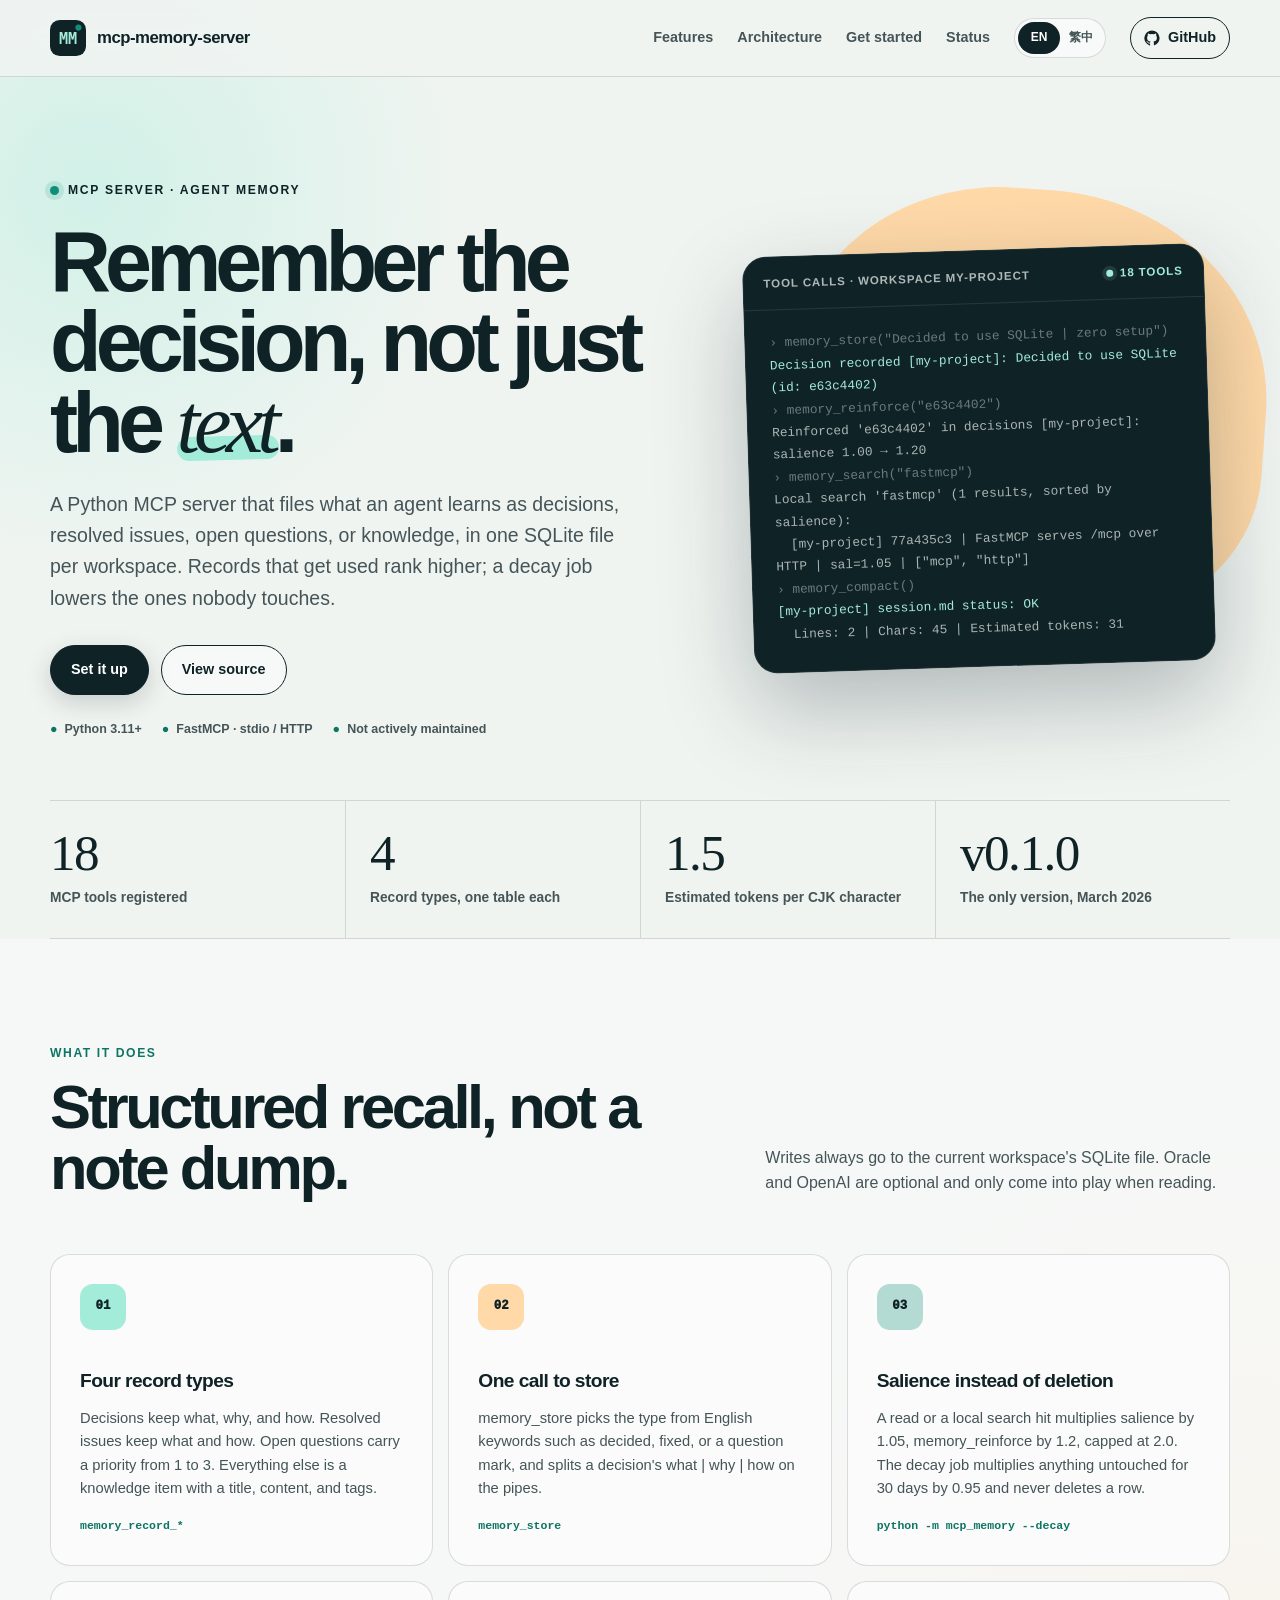
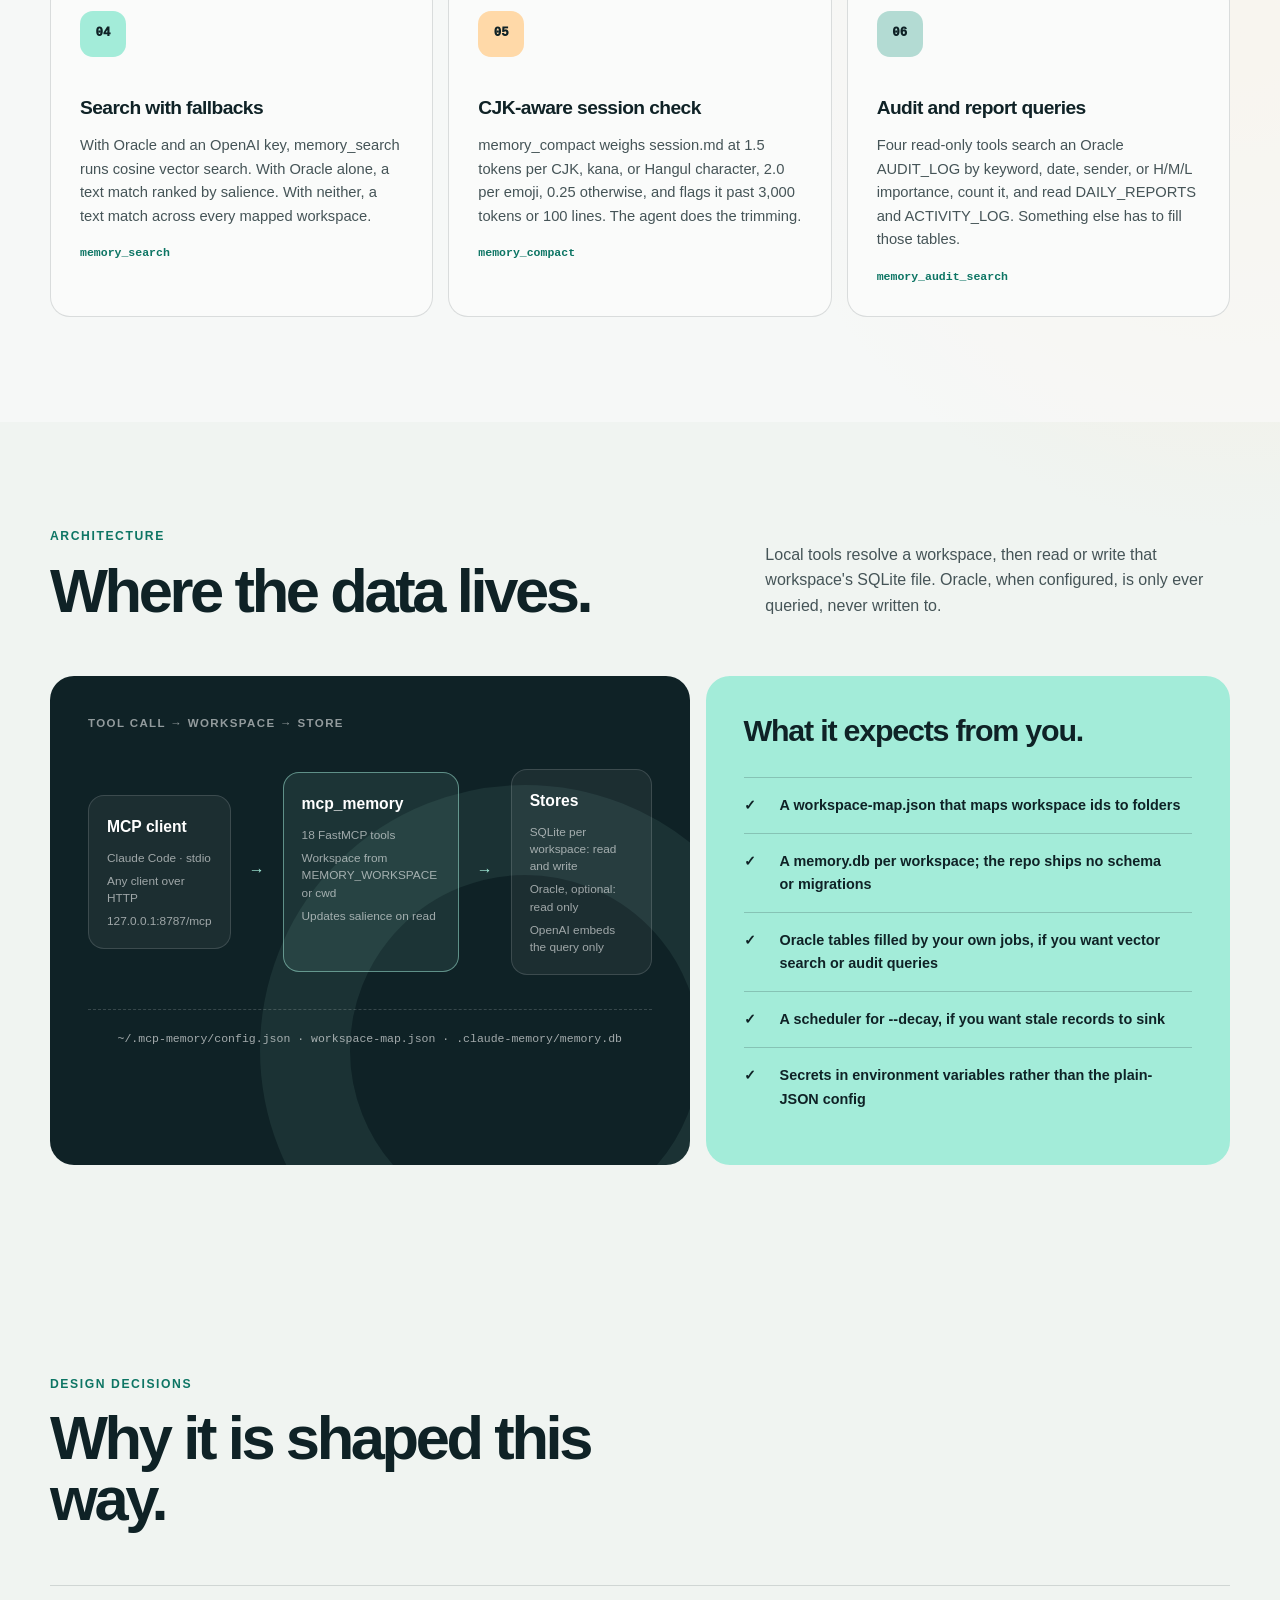
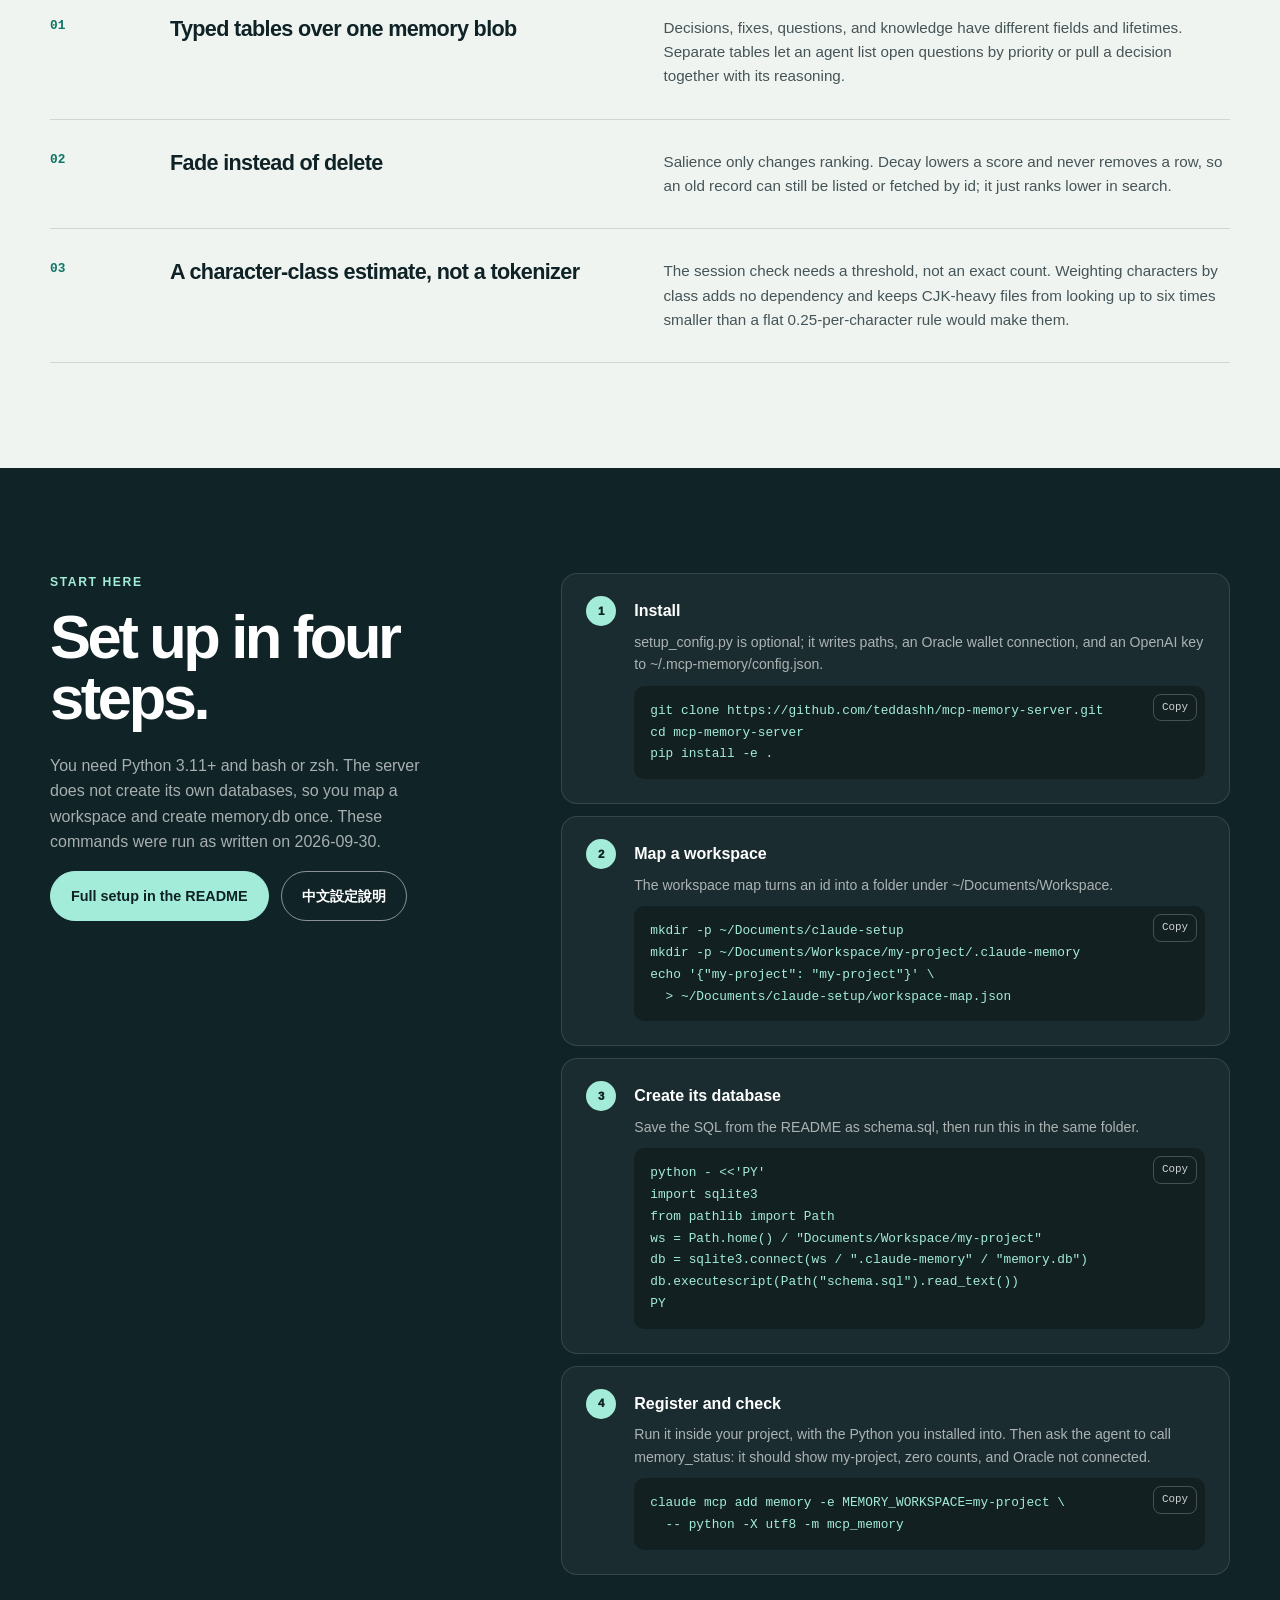
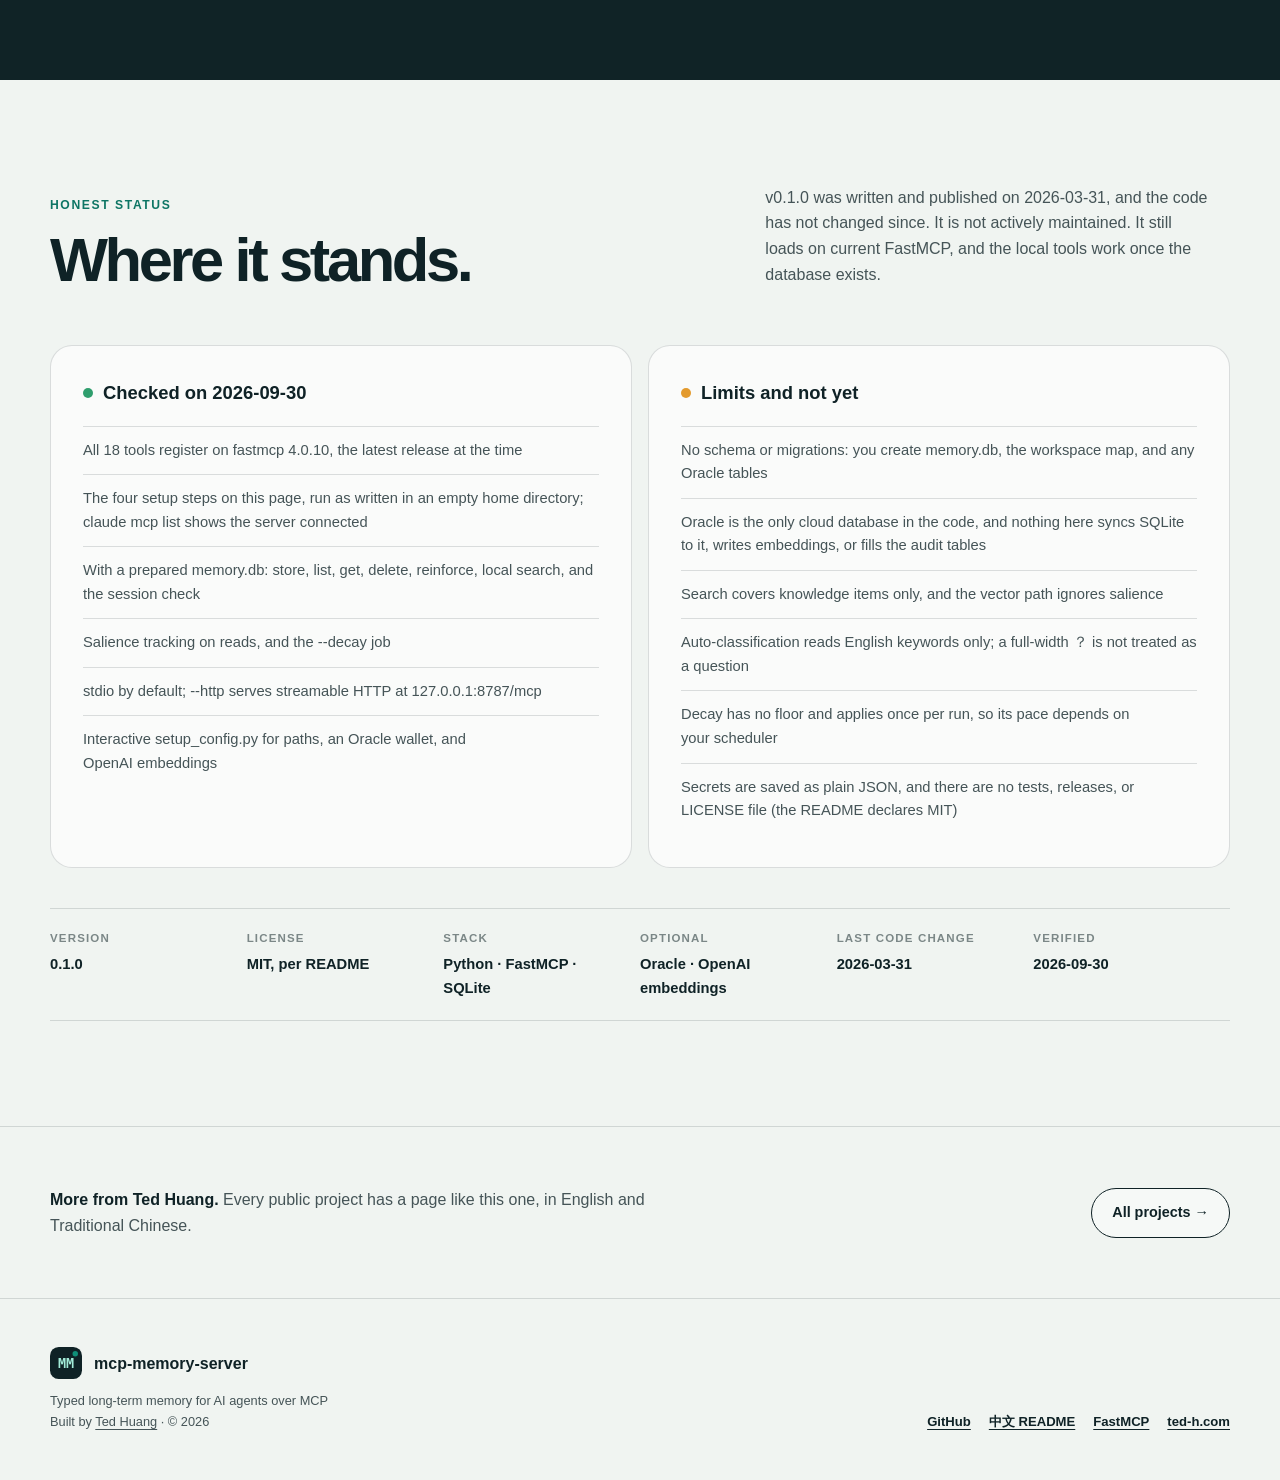
==== commit 91ca5b43: "Keep the status accurate after this commit and re-render the project page - README.md, README.zh-TW." ====
--- a/site/index.html
+++ b/site/index.html
@@ -39,7 +39,7 @@
 <div class="stats n4"><div class="stat"><span class="stat-value">18</span><span class="stat-label"><span class="lang-en">MCP tools registered</span><span class="lang-zh" lang="zh-Hant">已註冊的 MCP 工具</span></span></div><div class="stat"><span class="stat-value">4</span><span class="stat-label"><span class="lang-en">Record types, one table each</span><span class="lang-zh" lang="zh-Hant">紀錄類型，各有一張表</span></span></div><div class="stat"><span class="stat-value">1.5</span><span class="stat-label"><span class="lang-en">Estimated tokens per CJK character</span><span class="lang-zh" lang="zh-Hant">每個 CJK 字元的估計 token 數</span></span></div><div class="stat"><span class="stat-value">v0.1.0</span><span class="stat-label"><span class="lang-en">The only version, March 2026</span><span class="lang-zh" lang="zh-Hant">唯一的版本，2026 年 3 月</span></span></div></div>
 <section class="tinted" id="features"><div class="section"><div class="section-heading "><div><div class="section-kicker"><span class="lang-en">What it does</span><span class="lang-zh" lang="zh-Hant">它做什麼</span></div><h2 class="lang-en">Structured recall, not a note dump.</h2><h2 class="lang-zh" lang="zh-Hant">有結構的回想，不是一堆筆記。</h2></div><p class="lang-en">Writes always go to the current workspace&#x27;s SQLite file. Oracle and OpenAI are optional and only come into play when reading.</p><p class="lang-zh" lang="zh-Hant">寫入一律進目前工作區的 SQLite 檔。Oracle 與 OpenAI 都是選配，只在讀取時派上用場。</p></div><div class="card-grid"><article class="card"><div class="card-icon">01</div><h3 class="lang-en">Four record types</h3><h3 class="lang-zh" lang="zh-Hant">四種紀錄類型</h3><p class="lang-en">Decisions keep what, why, and how. Resolved issues keep what and how. Open questions carry a priority from 1 to 3. Everything else is a knowledge item with a title, content, and tags.</p><p class="lang-zh" lang="zh-Hant">決策記下做什麼、為什麼、怎麼做；已解決的問題記下問題與解法；待解問題有 1 到 3 的優先度；其餘都是有標題、內容與標籤的知識項目。</p><span class="tag">memory_record_*</span></article><article class="card"><div class="card-icon">02</div><h3 class="lang-en">One call to store</h3><h3 class="lang-zh" lang="zh-Hant">一個呼叫就能存</h3><p class="lang-en">memory_store picks the type from English keywords such as decided, fixed, or a question mark, and splits a decision&#x27;s what | why | how on the pipes.</p><p class="lang-zh" lang="zh-Hant">memory_store 依英文關鍵字判斷類型，例如 decided、fixed 或半形的 ?，再用 | 把決策拆成做什麼、為什麼、怎麼做。</p><span class="tag">memory_store</span></article><article class="card"><div class="card-icon">03</div><h3 class="lang-en">Salience instead of deletion</h3><h3 class="lang-zh" lang="zh-Hant">用重要度取代刪除</h3><p class="lang-en">A read or a local search hit multiplies salience by 1.05, memory_reinforce by 1.2, capped at 2.0. The decay job multiplies anything untouched for 30 days by 0.95 and never deletes a row.</p><p class="lang-zh" lang="zh-Hant">每次讀取或本地搜尋命中，重要度乘以 1.05；memory_reinforce 乘以 1.2，上限 2.0。衰減排程把 30 天沒被碰過的紀錄乘以 0.95，但從不刪除資料。</p><span class="tag">python -m mcp_memory --decay</span></article><article class="card"><div class="card-icon">04</div><h3 class="lang-en">Search with fallbacks</h3><h3 class="lang-zh" lang="zh-Hant">逐層退回的搜尋</h3><p class="lang-en">With Oracle and an OpenAI key, memory_search runs cosine vector search. With Oracle alone, a text match ranked by salience. With neither, a text match across every mapped workspace.</p><p class="lang-zh" lang="zh-Hant">有 Oracle 加 OpenAI 金鑰時，memory_search 做 cosine 向量搜尋；只有 Oracle 時，改用依重要度排序的文字比對；兩者都沒有，就比對所有已對應的工作區。</p><span class="tag">memory_search</span></article><article class="card"><div class="card-icon">05</div><h3 class="lang-en">CJK-aware session check</h3><h3 class="lang-zh" lang="zh-Hant">CJK 感知的 session 檢查</h3><p class="lang-en">memory_compact weighs session.md at 1.5 tokens per CJK, kana, or Hangul character, 2.0 per emoji, 0.25 otherwise, and flags it past 3,000 tokens or 100 lines. The agent does the trimming.</p><p class="lang-zh" lang="zh-Hant">memory_compact 估算 session.md 時，CJK、日文假名與韓文每字算 1.5 token，emoji 算 2.0，其他算 0.25，超過 3,000 token 或 100 行就提醒壓縮，實際整理交給 agent。</p><span class="tag">memory_compact</span></article><article class="card"><div class="card-icon">06</div><h3 class="lang-en">Audit and report queries</h3><h3 class="lang-zh" lang="zh-Hant">稽核與報告查詢</h3><p class="lang-en">Four read-only tools search an Oracle AUDIT_LOG by keyword, date, sender, or H/M/L importance, count it, and read DAILY_REPORTS and ACTIVITY_LOG. Something else has to fill those tables.</p><p class="lang-zh" lang="zh-Hant">四個唯讀工具可以依關鍵字、日期、寄件者或 H/M/L 重要性搜尋 Oracle 的 AUDIT_LOG、做統計，也能讀 DAILY_REPORTS 與 ACTIVITY_LOG。這些表要由別的程式寫入。</p><span class="tag">memory_audit_search</span></article></div></div></section>
 <section class="section" id="architecture"><div class="section-heading "><div><div class="section-kicker"><span class="lang-en">Architecture</span><span class="lang-zh" lang="zh-Hant">系統架構</span></div><h2 class="lang-en">Where the data lives.</h2><h2 class="lang-zh" lang="zh-Hant">資料放在哪裡。</h2></div><p class="lang-en">Local tools resolve a workspace, then read or write that workspace&#x27;s SQLite file. Oracle, when configured, is only ever queried, never written to.</p><p class="lang-zh" lang="zh-Hant">本地工具會先判斷工作區，再讀寫該工作區的 SQLite 檔。有設定 Oracle 時只會查詢它，從不寫入。</p></div><div class="arch-shell"><div class="arch-map"><div class="map-label"><span class="lang-en">Tool call → workspace → store</span><span class="lang-zh" lang="zh-Hant">工具呼叫 → 工作區 → 儲存</span></div><div class="map-flow n3"><div class="map-node"><strong class="lang-en">MCP client</strong><strong class="lang-zh" lang="zh-Hant">MCP 用戶端</strong><span>Claude Code · stdio</span><span class="lang-en">Any client over HTTP</span><span class="lang-zh" lang="zh-Hant">任何走 HTTP 的用戶端</span><span>127.0.0.1:8787/mcp</span></div><div class="map-arrow" aria-hidden="true">&#8594;</div><div class="map-node is-core"><strong>mcp_memory</strong><span class="lang-en">18 FastMCP tools</span><span class="lang-zh" lang="zh-Hant">18 個 FastMCP 工具</span><span class="lang-en">Workspace from MEMORY_WORKSPACE or cwd</span><span class="lang-zh" lang="zh-Hant">工作區取自 MEMORY_WORKSPACE 或 cwd</span><span class="lang-en">Updates salience on read</span><span class="lang-zh" lang="zh-Hant">讀取時更新重要度</span></div><div class="map-arrow" aria-hidden="true">&#8594;</div><div class="map-node"><strong class="lang-en">Stores</strong><strong class="lang-zh" lang="zh-Hant">儲存</strong><span class="lang-en">SQLite per workspace: read and write</span><span class="lang-zh" lang="zh-Hant">每個工作區的 SQLite：可讀寫</span><span class="lang-en">Oracle, optional: read only</span><span class="lang-zh" lang="zh-Hant">Oracle（選配）：唯讀</span><span class="lang-en">OpenAI embeds the query only</span><span class="lang-zh" lang="zh-Hant">OpenAI 只負責查詢向量</span></div></div><div class="map-return"><span>~/.mcp-memory/config.json · workspace-map.json · .claude-memory/memory.db</span></div></div><aside class="principles"><h3 class="lang-en">What it expects from you.</h3><h3 class="lang-zh" lang="zh-Hant">需要你先準備好的東西。</h3><ul class="tick-list"><li class="lang-en">A workspace-map.json that maps workspace ids to folders</li><li class="lang-zh" lang="zh-Hant">一份 workspace-map.json，把工作區 ID 對應到資料夾</li><li class="lang-en">A memory.db per workspace; the repo ships no schema or migrations</li><li class="lang-zh" lang="zh-Hant">每個工作區一個 memory.db；repo 裡沒有 schema，也沒有 migration</li><li class="lang-en">Oracle tables filled by your own jobs, if you want vector search or audit queries</li><li class="lang-zh" lang="zh-Hant">要用向量搜尋或稽核查詢，Oracle 的表得由你自己的排程寫入</li><li class="lang-en">A scheduler for --decay, if you want stale records to sink</li><li class="lang-zh" lang="zh-Hant">想讓舊紀錄往下沉，就要自己排程執行 --decay</li><li class="lang-en">Secrets in environment variables rather than the plain-JSON config</li><li class="lang-zh" lang="zh-Hant">機密資訊最好放環境變數，不要放在明文的 JSON 設定檔</li></ul></aside></div></section>
-<section class="section" id="decisions"><div class="section-heading "><div><div class="section-kicker"><span class="lang-en">Design decisions</span><span class="lang-zh" lang="zh-Hant">設計取捨</span></div><h2 class="lang-en">Why it is shaped this way.</h2><h2 class="lang-zh" lang="zh-Hant">為什麼這樣設計。</h2></div></div><div class="decision-list"><div class="decision"><div class="decision-num">01</div><h3 class="lang-en">Typed tables over one memory blob</h3><h3 class="lang-zh" lang="zh-Hant">分表存放，而不是一整包記憶</h3><p class="lang-en">Decisions, fixes, questions, and knowledge have different fields and lifetimes. Separate tables let an agent list open questions by priority or pull a decision together with its reasoning.</p><p class="lang-zh" lang="zh-Hant">決策、修正、問題與知識，欄位不同，保存的時間也不同。分表存放，agent 才能依優先度列出待解問題，或把決策連同理由一起找出來。</p></div><div class="decision"><div class="decision-num">02</div><h3 class="lang-en">Fade instead of delete</h3><h3 class="lang-zh" lang="zh-Hant">淡出，而不是刪除</h3><p class="lang-en">Salience only changes ranking. Decay lowers a score and never removes a row, so an old record can still be listed or fetched by id; it just ranks lower in search.</p><p class="lang-zh" lang="zh-Hant">重要度只影響排序。衰減只降分數、不刪資料，舊紀錄仍然可以列出來或用 ID 取回，只是在搜尋結果裡排得比較後面。</p></div><div class="decision"><div class="decision-num">03</div><h3 class="lang-en">A character-class estimate, not a tokenizer</h3><h3 class="lang-zh" lang="zh-Hant">依字元類別估算，不用 tokenizer</h3><p class="lang-en">The session check needs a threshold, not an exact count. Weighting characters by class adds no dependency and keeps CJK-heavy files from looking up to six times smaller than a flat 0.25-per-character rule would make them.</p><p class="lang-zh" lang="zh-Hant">session 檢查需要的是門檻，不是精確的數字。依字元類別加權不必多裝套件，也避免以中文為主的檔案，被一律每字 0.25 的算法低估到只剩六分之一。</p></div></div></section>
+<section class="section" id="decisions"><div class="section-heading "><div><div class="section-kicker"><span class="lang-en">Design decisions</span><span class="lang-zh" lang="zh-Hant">設計取捨</span></div><h2 class="lang-en">Why it is shaped this way.</h2><h2 class="lang-zh" lang="zh-Hant">為什麼這樣設計。</h2></div></div><div class="decision-list"><div class="decision"><div class="decision-num">01</div><h3 class="lang-en">Typed tables over one memory blob</h3><h3 class="lang-zh" lang="zh-Hant">分表存放，而不是一整包記憶</h3><p class="lang-en">Decisions, fixes, questions, and knowledge have different fields and lifetimes. Separate tables let an agent list open questions by priority or pull a decision together with its reasoning.</p><p class="lang-zh" lang="zh-Hant">決策、修正、問題與知識，欄位不同，保存的時間也不同。分表存放，agent 才能依優先度列出待解問題，或把決策連同理由一起找出來。</p></div><div class="decision"><div class="decision-num">02</div><h3 class="lang-en">Fade instead of delete</h3><h3 class="lang-zh" lang="zh-Hant">淡出，而不是刪除</h3><p class="lang-en">Salience only changes ranking. Decay lowers a score and never removes a row, so an old record can still be listed or fetched by id; it just ranks lower in search.</p><p class="lang-zh" lang="zh-Hant">重要度只影響排序。衰減只降分數、不刪資料，舊紀錄仍然可以列出來或用 ID 取回，只是在搜尋結果裡排得比較後面。</p></div><div class="decision"><div class="decision-num">03</div><h3 class="lang-en">A character-class estimate, not a tokenizer</h3><h3 class="lang-zh" lang="zh-Hant">依字元類別估算，不用 tokenizer</h3><p class="lang-en">The session check needs a threshold, not an exact count. Weighting characters by class adds no dependency and keeps CJK-heavy files from looking up to six times smaller than a flat 0.25-per-character rule would make them.</p><p class="lang-zh" lang="zh-Hant">session 檢查需要的是門檻，不是精確的數字。依字元類別加權不必多裝套件，也避免以中文為主的檔案，被一律每字 0.25 的估算方式低估到只剩六分之一。</p></div></div></section>
 <section class="dark-band" id="start"><div class="section qs-grid"><div><div class="section-kicker"><span class="lang-en">Start here</span><span class="lang-zh" lang="zh-Hant">從這裡開始</span></div><h2 class="lang-en">Set up in four steps.</h2><h2 class="lang-zh" lang="zh-Hant">四個步驟完成設定。</h2><p class="lang-en">You need Python 3.11+ and bash or zsh. The server does not create its own databases, so you map a workspace and create memory.db once. These commands were run as written on 2026-09-30.</p><p class="lang-zh" lang="zh-Hant">需要 Python 3.11 以上，以及 bash 或 zsh。伺服器不會自己建資料庫，所以要先對應一個工作區，並建立一次 memory.db。這些指令已在 2026-09-30 照原樣實際跑過。</p><div class="button-row"><a class="button button-primary" href="https://github.com/teddashh/mcp-memory-server/blob/master/README.md#quick-start"><span class="lang-en">Full setup in the README</span><span class="lang-zh" lang="zh-Hant">README 的完整步驟</span></a><a class="button button-secondary" href="https://github.com/teddashh/mcp-memory-server/blob/master/README.zh-TW.md#快速開始"><span class="lang-en">中文設定說明</span><span class="lang-zh" lang="zh-Hant">中文設定說明</span></a></div></div><div class="steps"><article class="step"><h3 class="lang-en">Install</h3><h3 class="lang-zh" lang="zh-Hant">安裝</h3><p class="lang-en">setup_config.py is optional; it writes paths, an Oracle wallet connection, and an OpenAI key to ~/.mcp-memory/config.json.</p><p class="lang-zh" lang="zh-Hant">setup_config.py 可以不跑；它會把路徑、Oracle wallet 連線與 OpenAI 金鑰寫進 ~/.mcp-memory/config.json。</p><div class="code-wrap"><pre class="code" id="code-1">git clone https://github.com/teddashh/mcp-memory-server.git
 cd mcp-memory-server
 pip install -e .</pre><button class="copy" type="button" data-copy="code-1"><span class="idle"><span class="lang-en">Copy</span><span class="lang-zh" lang="zh-Hant">複製</span></span><span class="done"><span class="lang-en">Copied</span><span class="lang-zh" lang="zh-Hant">已複製</span></span></button></div></article><article class="step"><h3 class="lang-en">Map a workspace</h3><h3 class="lang-zh" lang="zh-Hant">對應工作區</h3><p class="lang-en">The workspace map turns an id into a folder under ~/Documents/Workspace.</p><p class="lang-zh" lang="zh-Hant">工作區對應檔把一個 ID 對應到 ~/Documents/Workspace 底下的資料夾。</p><div class="code-wrap"><pre class="code" id="code-2">mkdir -p ~/Documents/claude-setup
@@ -53,7 +53,7 @@
 db.executescript(Path(&quot;schema.sql&quot;).read_text())
 PY</pre><button class="copy" type="button" data-copy="code-3"><span class="idle"><span class="lang-en">Copy</span><span class="lang-zh" lang="zh-Hant">複製</span></span><span class="done"><span class="lang-en">Copied</span><span class="lang-zh" lang="zh-Hant">已複製</span></span></button></div></article><article class="step"><h3 class="lang-en">Register and check</h3><h3 class="lang-zh" lang="zh-Hant">註冊並確認</h3><p class="lang-en">Run it inside your project, with the Python you installed into. Then ask the agent to call memory_status: it should show my-project, zero counts, and Oracle not connected.</p><p class="lang-zh" lang="zh-Hant">在你的專案裡執行，並使用安裝套件時的那個 Python。接著請 agent 呼叫 memory_status：應該會顯示 my-project、全部為零的數量，以及 Oracle not connected。</p><div class="code-wrap"><pre class="code" id="code-4">claude mcp add memory -e MEMORY_WORKSPACE=my-project \
   -- python -X utf8 -m mcp_memory</pre><button class="copy" type="button" data-copy="code-4"><span class="idle"><span class="lang-en">Copy</span><span class="lang-zh" lang="zh-Hant">複製</span></span><span class="done"><span class="lang-en">Copied</span><span class="lang-zh" lang="zh-Hant">已複製</span></span></button></div></article></div></div></section>
-<section class="section" id="status"><div class="section-heading "><div><div class="section-kicker"><span class="lang-en">Honest status</span><span class="lang-zh" lang="zh-Hant">誠實的現況</span></div><h2 class="lang-en">Where it stands.</h2><h2 class="lang-zh" lang="zh-Hant">目前的樣子。</h2></div><p class="lang-en">v0.1.0 was written and published on 2026-03-31, with no commits since. It is not actively maintained. It still loads on current FastMCP, and the local tools work once the database exists.</p><p class="lang-zh" lang="zh-Hant">v0.1.0 在 2026-03-31 寫完並發布，之後沒有新的 commit，目前沒有持續維護。它在目前的 FastMCP 上仍能載入，資料庫建好之後，本地工具都能正常使用。</p></div><div class="status-grid"><div class="status-col"><h3 class="lang-en">Checked on 2026-09-30</h3><h3 class="lang-zh" lang="zh-Hant">2026-09-30 實測可用</h3><ul><li class="lang-en">All 18 tools register on fastmcp 4.0.10, the latest release at the time</li><li class="lang-zh" lang="zh-Hant">18 個工具都能在 fastmcp 4.0.10（當時的最新版）上註冊</li><li class="lang-en">The four setup steps on this page, run as written in an empty home directory; claude mcp list shows the server connected</li><li class="lang-zh" lang="zh-Hant">本頁的四個設定步驟，在全新的家目錄照原樣跑過；claude mcp list 顯示伺服器已連線</li><li class="lang-en">With a prepared memory.db: store, list, get, delete, reinforce, local search, and the session check</li><li class="lang-zh" lang="zh-Hant">memory.db 準備好之後：儲存、列出、取回、刪除、強化、本地搜尋與 session 檢查都正常</li><li class="lang-en">Salience tracking on reads, and the --decay job</li><li class="lang-zh" lang="zh-Hant">讀取時的重要度追蹤，以及 --decay 衰減排程</li><li class="lang-en">stdio by default; --http serves streamable HTTP at 127.0.0.1:8787/mcp</li><li class="lang-zh" lang="zh-Hant">預設走 stdio；--http 會在 127.0.0.1:8787/mcp 提供 streamable HTTP</li><li class="lang-en">Interactive setup_config.py for paths, an Oracle wallet, and OpenAI embeddings</li><li class="lang-zh" lang="zh-Hant">互動式的 setup_config.py，可以設定路徑、Oracle wallet 與 OpenAI embedding</li></ul></div><div class="status-col is-limits"><h3 class="lang-en">Limits and not yet</h3><h3 class="lang-zh" lang="zh-Hant">限制與尚未完成</h3><ul><li class="lang-en">No schema or migrations: you create memory.db, the workspace map, and any Oracle tables</li><li class="lang-zh" lang="zh-Hant">沒有 schema 也沒有 migration：memory.db、工作區對應檔與 Oracle 的表都要自己建</li><li class="lang-en">Oracle is the only cloud database in the code, and nothing here syncs SQLite to it, writes embeddings, or fills the audit tables</li><li class="lang-zh" lang="zh-Hant">程式裡唯一的雲端資料庫是 Oracle，而且沒有任何程式會把 SQLite 同步過去、寫入 embedding，或填入稽核相關的表</li><li class="lang-en">Search covers knowledge items only, and the vector path ignores salience</li><li class="lang-zh" lang="zh-Hant">搜尋只涵蓋知識項目，而且向量搜尋不看重要度</li><li class="lang-en">Auto-classification reads English keywords only; a full-width ？ is not treated as a question</li><li class="lang-zh" lang="zh-Hant">自動分類只認英文關鍵字；全形的「？」不會被當成問題</li><li class="lang-en">Decay has no floor and applies once per run, so its pace depends on your scheduler</li><li class="lang-zh" lang="zh-Hant">衰減沒有下限，每執行一次就套用一次，速度取決於你的排程</li><li class="lang-en">Secrets are saved as plain JSON, and there are no tests, releases, or LICENSE file (the README declares MIT)</li><li class="lang-zh" lang="zh-Hant">機密資訊以明文 JSON 儲存；沒有測試、沒有 release，也沒有 LICENSE 檔（README 聲明為 MIT）</li></ul></div></div><dl class="facts"><div class="fact"><dt><span class="lang-en">Version</span><span class="lang-zh" lang="zh-Hant">版本</span></dt><dd><span>0.1.0</span></dd></div><div class="fact"><dt><span class="lang-en">License</span><span class="lang-zh" lang="zh-Hant">授權</span></dt><dd><span class="lang-en">MIT, per README</span><span class="lang-zh" lang="zh-Hant">MIT（README 聲明）</span></dd></div><div class="fact"><dt><span class="lang-en">Stack</span><span class="lang-zh" lang="zh-Hant">技術</span></dt><dd><span>Python · FastMCP · SQLite</span></dd></div><div class="fact"><dt><span class="lang-en">Optional</span><span class="lang-zh" lang="zh-Hant">選配</span></dt><dd><span>Oracle · OpenAI embeddings</span></dd></div><div class="fact"><dt><span class="lang-en">Last commit</span><span class="lang-zh" lang="zh-Hant">最後提交</span></dt><dd><span>2026-03-31</span></dd></div><div class="fact"><dt><span class="lang-en">Verified</span><span class="lang-zh" lang="zh-Hant">查核日期</span></dt><dd><span>2026-09-30</span></dd></div></dl></section>
+<section class="section" id="status"><div class="section-heading "><div><div class="section-kicker"><span class="lang-en">Honest status</span><span class="lang-zh" lang="zh-Hant">誠實的現況</span></div><h2 class="lang-en">Where it stands.</h2><h2 class="lang-zh" lang="zh-Hant">目前的樣子。</h2></div><p class="lang-en">v0.1.0 was written and published on 2026-03-31, and the code has not changed since. It is not actively maintained. It still loads on current FastMCP, and the local tools work once the database exists.</p><p class="lang-zh" lang="zh-Hant">v0.1.0 在 2026-03-31 寫完並發布，之後程式碼沒有再更新，目前沒有持續維護。它在目前的 FastMCP 上仍能載入，資料庫建好之後，本地工具都能正常使用。</p></div><div class="status-grid"><div class="status-col"><h3 class="lang-en">Checked on 2026-09-30</h3><h3 class="lang-zh" lang="zh-Hant">2026-09-30 實測可用</h3><ul><li class="lang-en">All 18 tools register on fastmcp 4.0.10, the latest release at the time</li><li class="lang-zh" lang="zh-Hant">18 個工具都能在 fastmcp 4.0.10（當時的最新版）上註冊</li><li class="lang-en">The four setup steps on this page, run as written in an empty home directory; claude mcp list shows the server connected</li><li class="lang-zh" lang="zh-Hant">本頁的四個設定步驟，在全新的家目錄照原樣跑過；claude mcp list 顯示伺服器已連線</li><li class="lang-en">With a prepared memory.db: store, list, get, delete, reinforce, local search, and the session check</li><li class="lang-zh" lang="zh-Hant">memory.db 準備好之後：儲存、列出、取回、刪除、強化、本地搜尋與 session 檢查都正常</li><li class="lang-en">Salience tracking on reads, and the --decay job</li><li class="lang-zh" lang="zh-Hant">讀取時的重要度追蹤，以及 --decay 衰減排程</li><li class="lang-en">stdio by default; --http serves streamable HTTP at 127.0.0.1:8787/mcp</li><li class="lang-zh" lang="zh-Hant">預設走 stdio；--http 會在 127.0.0.1:8787/mcp 提供 streamable HTTP</li><li class="lang-en">Interactive setup_config.py for paths, an Oracle wallet, and OpenAI embeddings</li><li class="lang-zh" lang="zh-Hant">互動式的 setup_config.py，可以設定路徑、Oracle wallet 與 OpenAI embedding</li></ul></div><div class="status-col is-limits"><h3 class="lang-en">Limits and not yet</h3><h3 class="lang-zh" lang="zh-Hant">限制與尚未完成</h3><ul><li class="lang-en">No schema or migrations: you create memory.db, the workspace map, and any Oracle tables</li><li class="lang-zh" lang="zh-Hant">沒有 schema 也沒有 migration：memory.db、工作區對應檔與 Oracle 的表都要自己建</li><li class="lang-en">Oracle is the only cloud database in the code, and nothing here syncs SQLite to it, writes embeddings, or fills the audit tables</li><li class="lang-zh" lang="zh-Hant">程式裡唯一的雲端資料庫是 Oracle，而且沒有任何程式會把 SQLite 同步過去、寫入 embedding，或填入稽核相關的表</li><li class="lang-en">Search covers knowledge items only, and the vector path ignores salience</li><li class="lang-zh" lang="zh-Hant">搜尋只涵蓋知識項目，而且向量搜尋不看重要度</li><li class="lang-en">Auto-classification reads English keywords only; a full-width ？ is not treated as a question</li><li class="lang-zh" lang="zh-Hant">自動分類只認英文關鍵字；全形的「？」不會被當成問題</li><li class="lang-en">Decay has no floor and applies once per run, so its pace depends on your scheduler</li><li class="lang-zh" lang="zh-Hant">衰減沒有下限，每執行一次就套用一次，速度取決於你的排程</li><li class="lang-en">Secrets are saved as plain JSON, and there are no tests, releases, or LICENSE file (the README declares MIT)</li><li class="lang-zh" lang="zh-Hant">機密資訊以明文 JSON 儲存；沒有測試、沒有 release，也沒有 LICENSE 檔（README 聲明為 MIT）</li></ul></div></div><dl class="facts"><div class="fact"><dt><span class="lang-en">Version</span><span class="lang-zh" lang="zh-Hant">版本</span></dt><dd><span>0.1.0</span></dd></div><div class="fact"><dt><span class="lang-en">License</span><span class="lang-zh" lang="zh-Hant">授權</span></dt><dd><span class="lang-en">MIT, per README</span><span class="lang-zh" lang="zh-Hant">MIT（README 聲明）</span></dd></div><div class="fact"><dt><span class="lang-en">Stack</span><span class="lang-zh" lang="zh-Hant">技術</span></dt><dd><span>Python · FastMCP · SQLite</span></dd></div><div class="fact"><dt><span class="lang-en">Optional</span><span class="lang-zh" lang="zh-Hant">選配</span></dt><dd><span>Oracle · OpenAI embeddings</span></dd></div><div class="fact"><dt><span class="lang-en">Last code change</span><span class="lang-zh" lang="zh-Hant">最後程式更新</span></dt><dd><span>2026-03-31</span></dd></div><div class="fact"><dt><span class="lang-en">Verified</span><span class="lang-zh" lang="zh-Hant">查核日期</span></dt><dd><span>2026-09-30</span></dd></div></dl></section>
 <section class="more"><div class="more-inner"><p class="lang-en"><strong>More from Ted Huang.</strong> Every public project has a page like this one, in English and Traditional Chinese.</p><p class="lang-zh" lang="zh-Hant"><strong>Ted Huang 的其他作品。</strong>每個公開專案都有一頁像這樣的中英雙語介紹。</p><a class="button button-secondary" href="https://teddashh.github.io/"><span class="lang-en">All projects →</span><span class="lang-zh" lang="zh-Hant">全部專案 →</span></a></div></section>
 </main>
 <footer class="site-footer"><div class="footer-inner">
--- a/site/styles.css
+++ b/site/styles.css
@@ -251,7 +251,7 @@
 }
 
 .hero-copy h1.lang-zh {
-  font-size: clamp(2.8rem, 5.4vw, 5.2rem);
+  font-size: clamp(2.6rem, 4.7vw, 4.5rem);
   line-height: 1.08;
   letter-spacing: -0.04em;
 }
@@ -1122,6 +1122,9 @@
   align-items: start;
 }
 
+/* let long code lines scroll inside their block instead of widening the grid */
+.qs-grid > * { min-width: 0; }
+
 .dark-band h2 { margin-bottom: 24px; }
 
 .dark-band p { color: color-mix(in srgb, #ffffff 64%, transparent); }
@@ -1141,6 +1144,7 @@
 
 .steps {
   display: grid;
+  grid-template-columns: minmax(0, 1fr);
   gap: 12px;
   counter-reset: setup;
 }
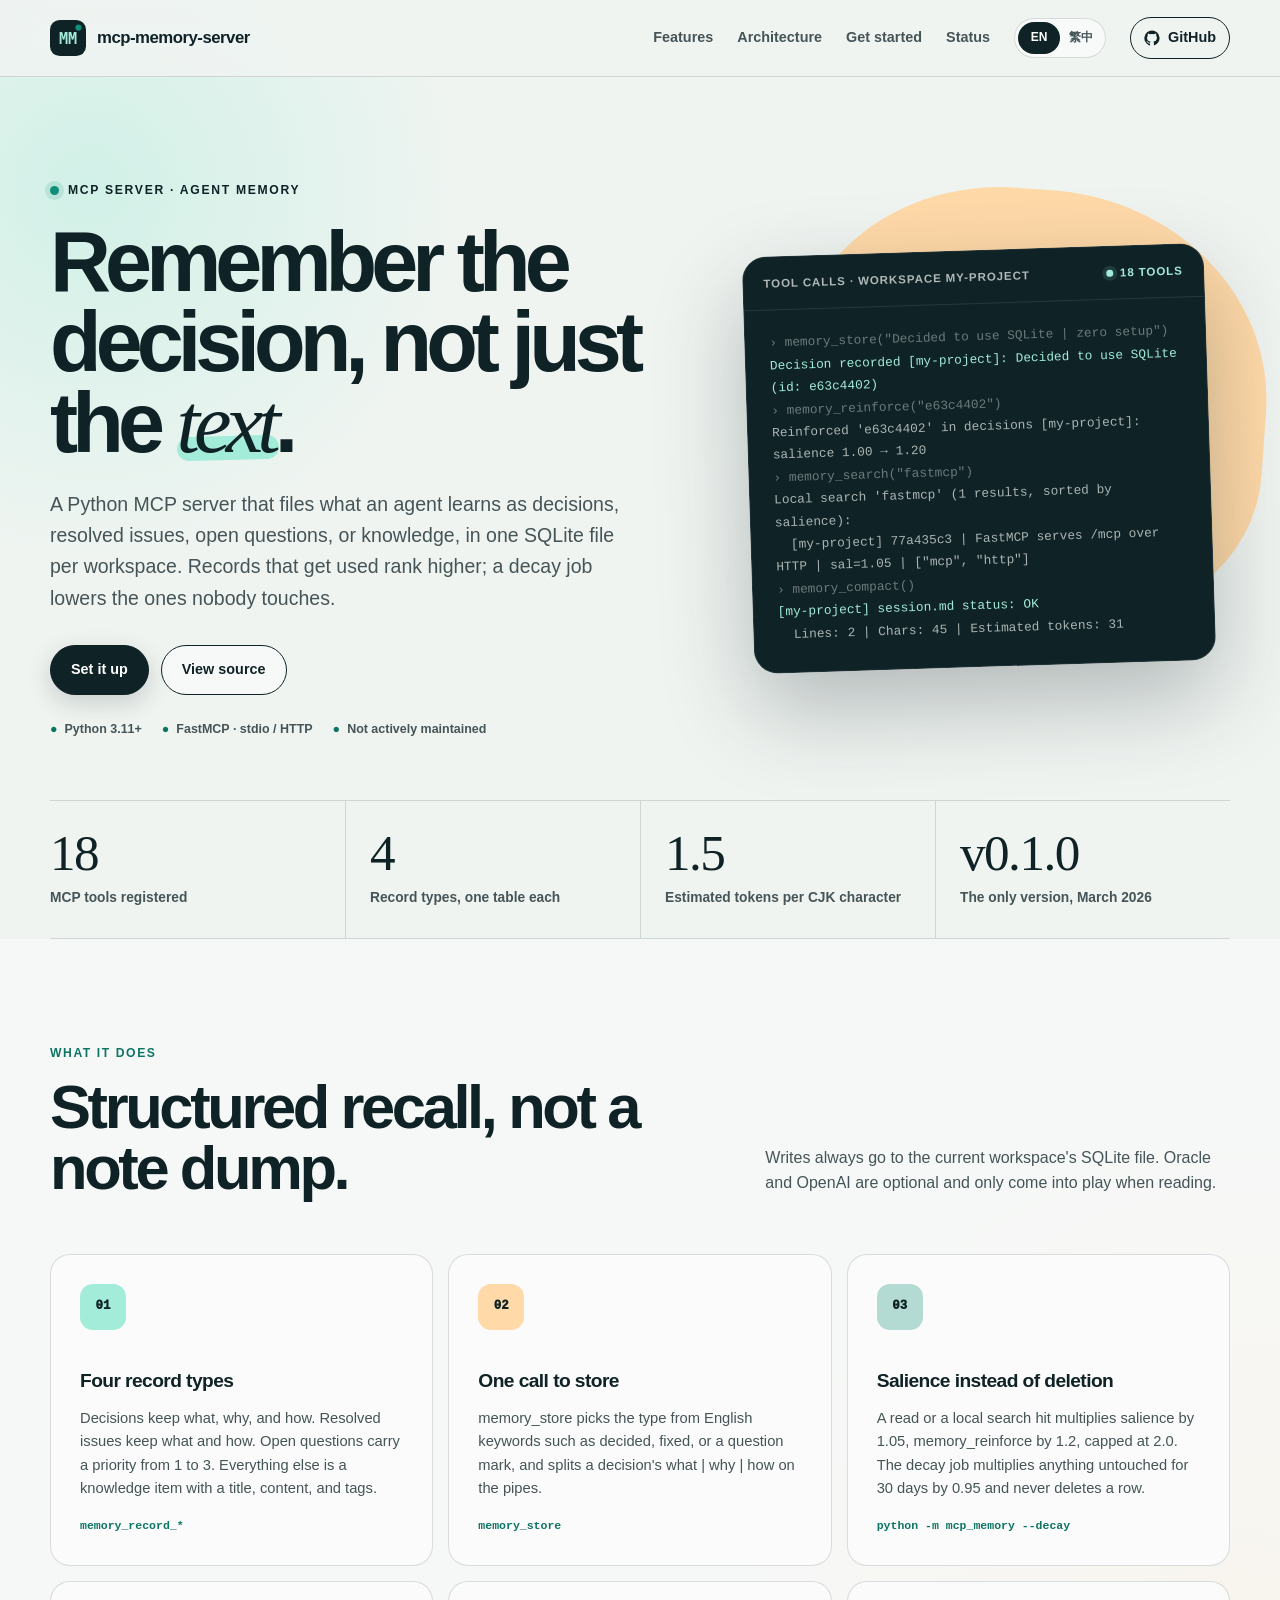
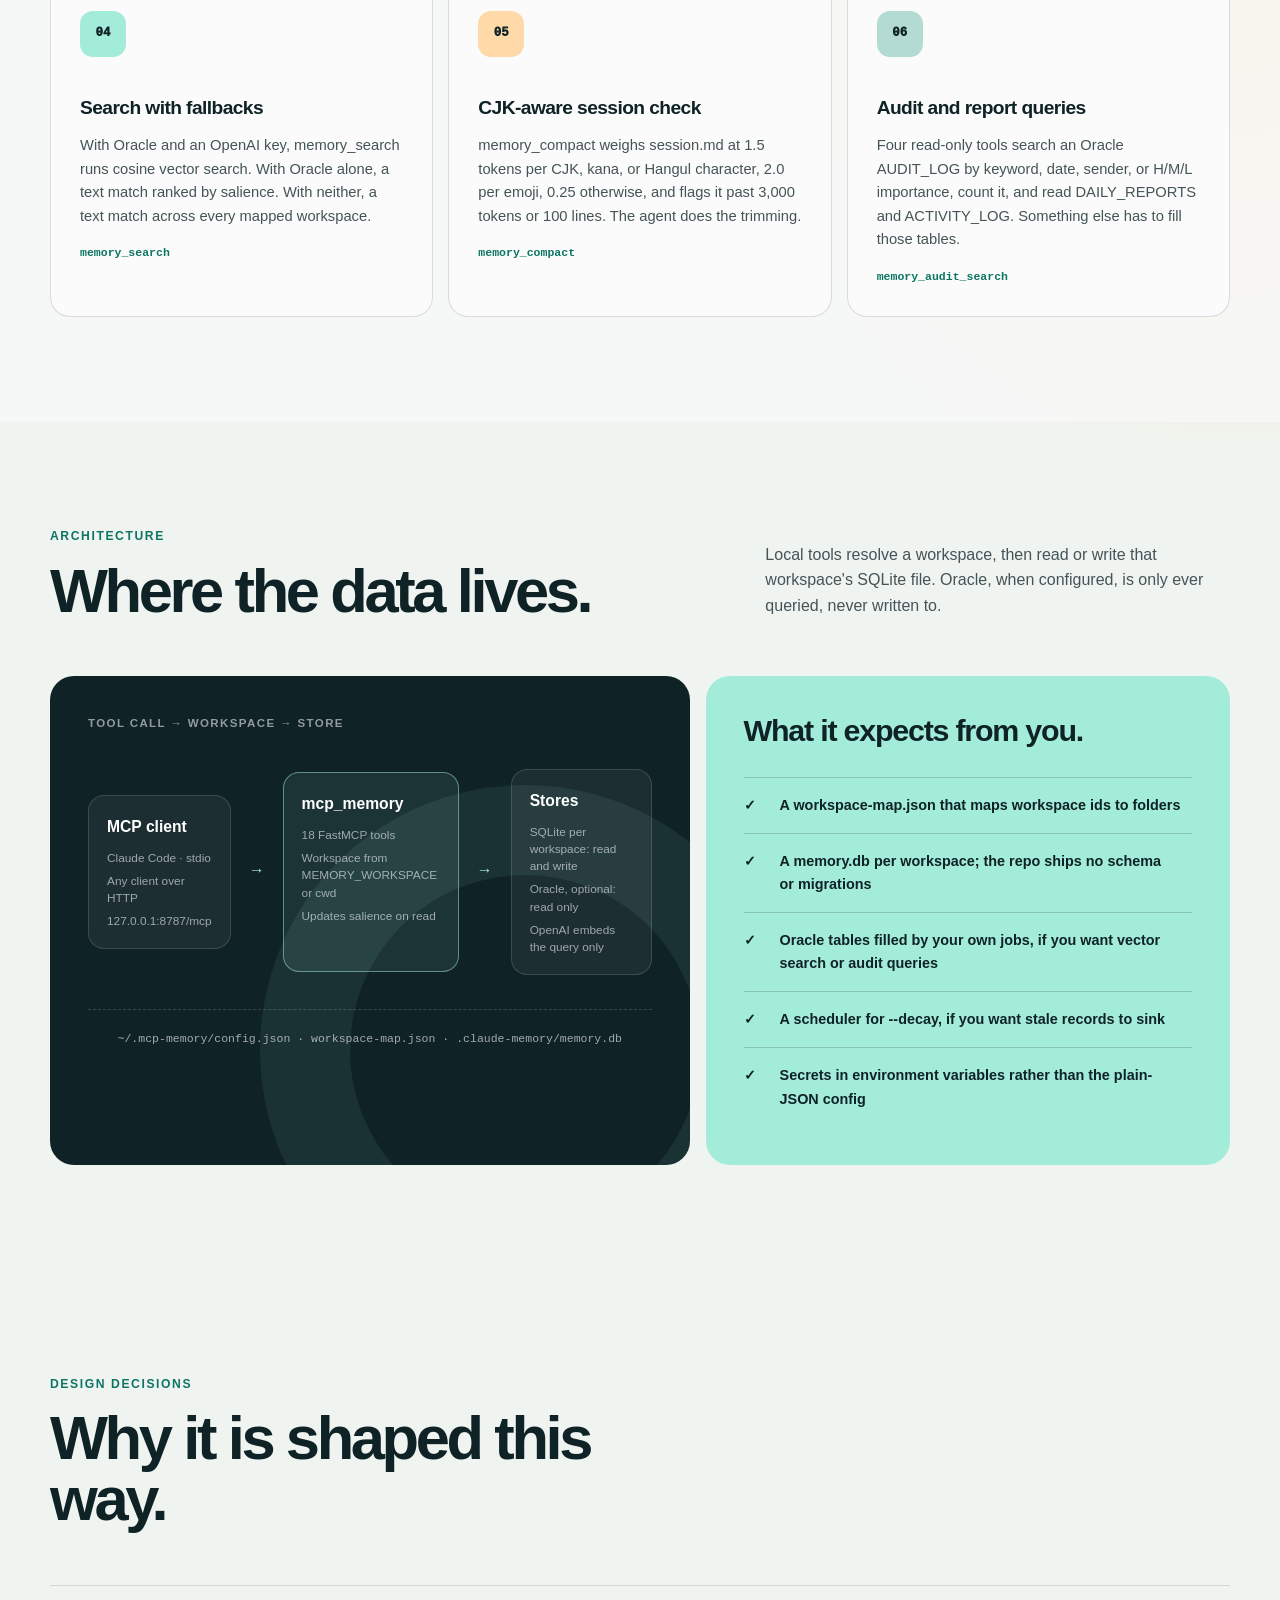
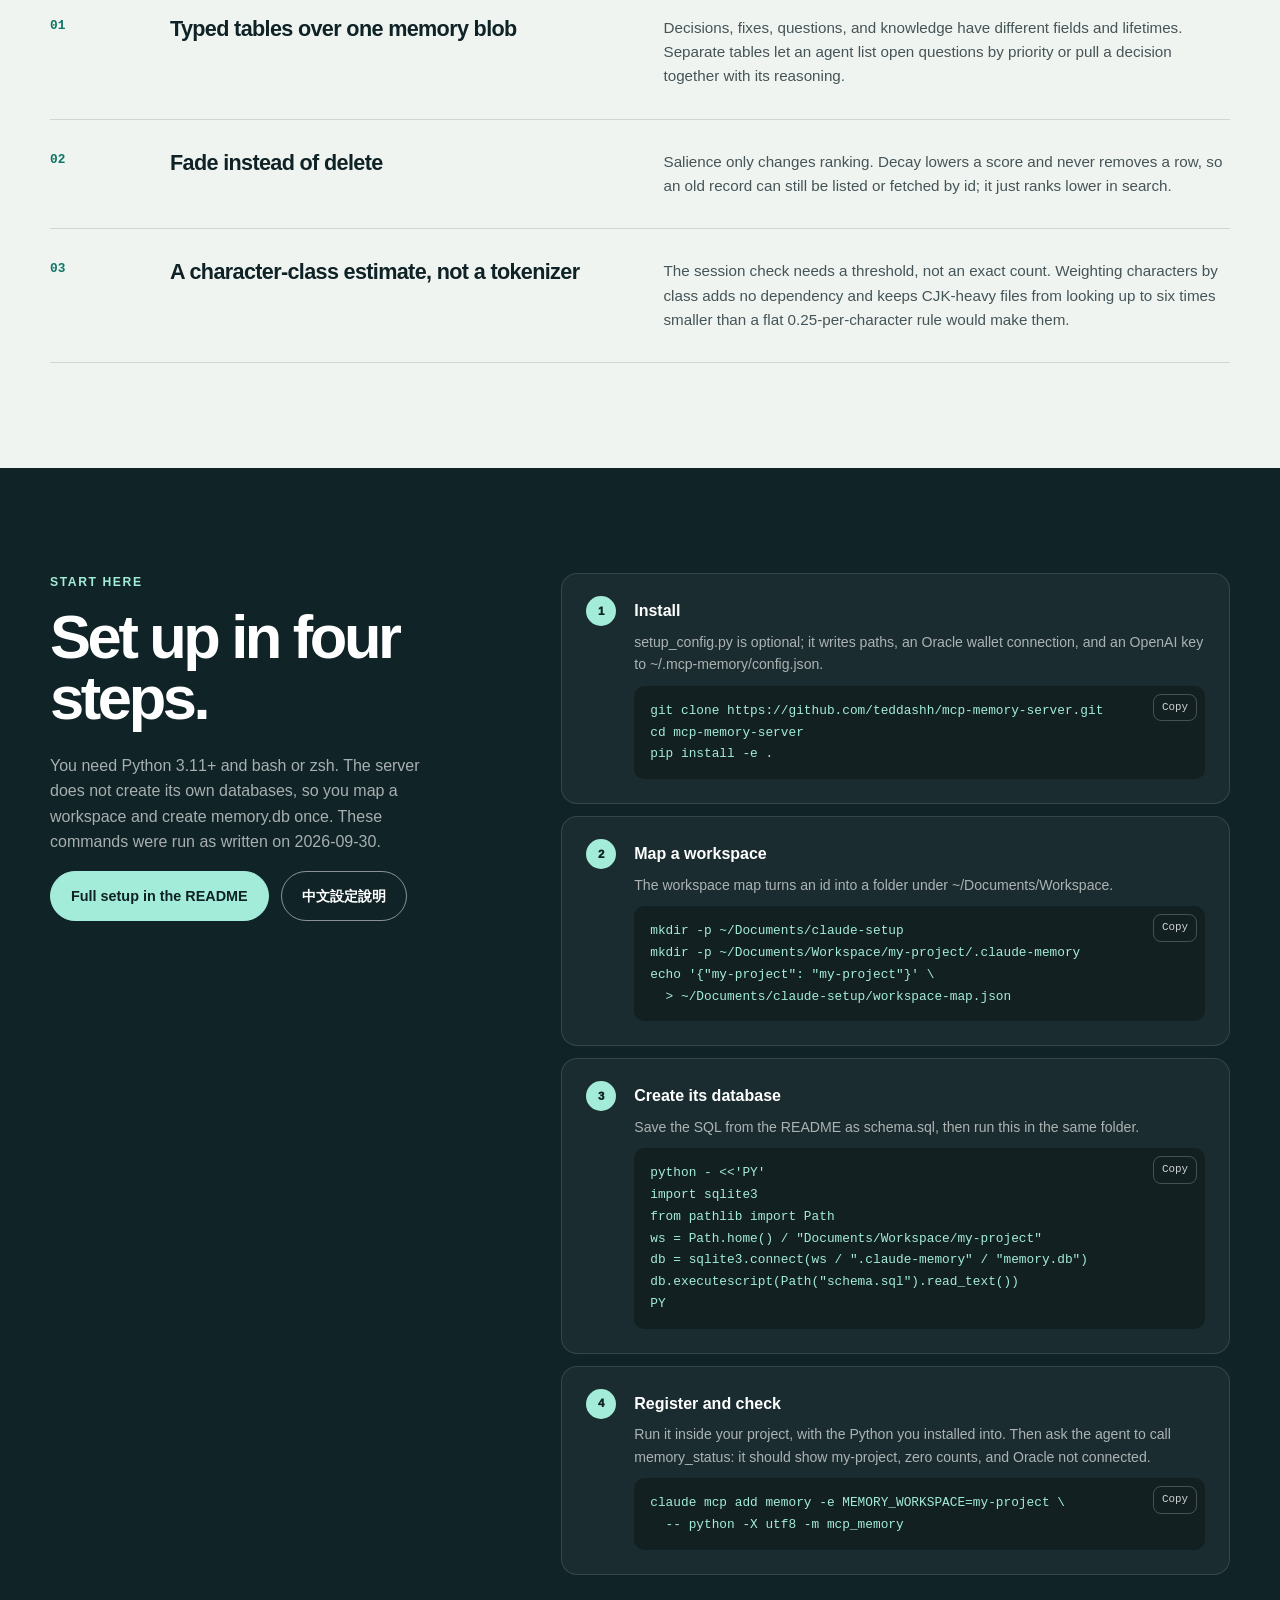
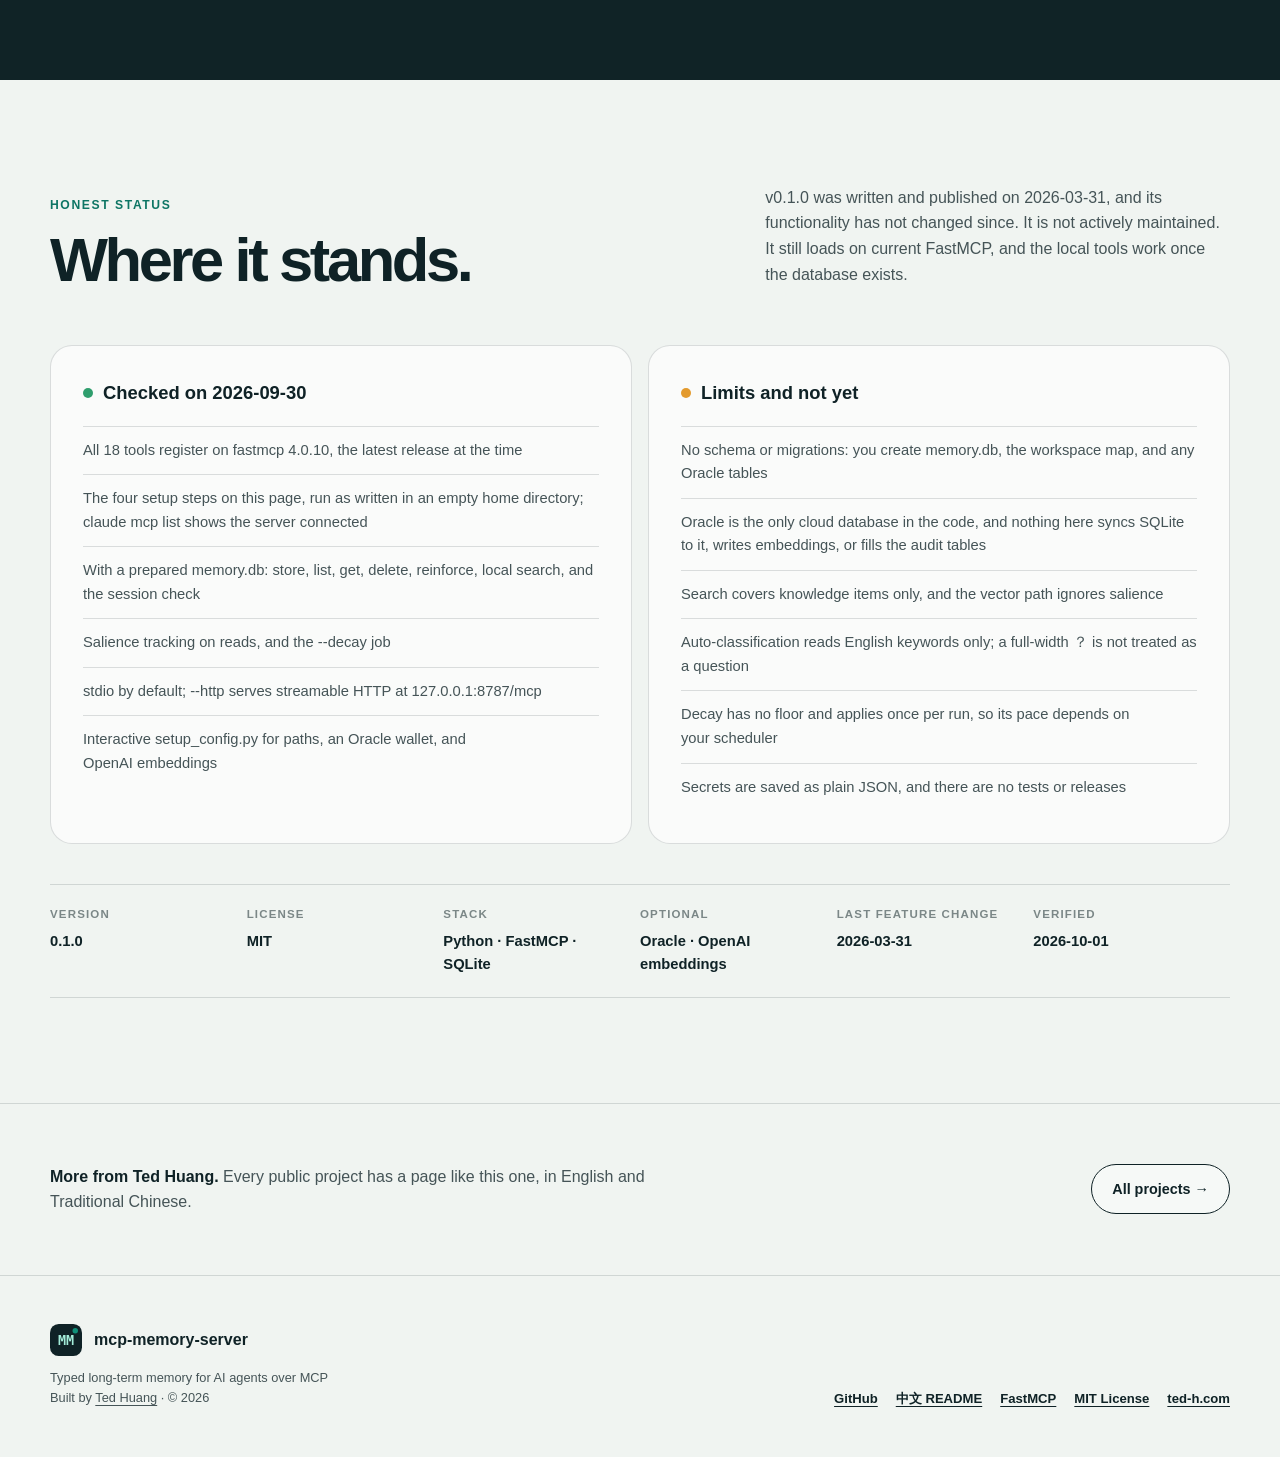
==== commit 72eebc05: "Show the LICENSE file on the project page The repo now has an MIT LICENSE file (#3), and that change" ====
--- a/site/index.html
+++ b/site/index.html
@@ -31,7 +31,7 @@
 <nav class="site-nav" id="site-navigation" aria-label="Primary">
 <a href="#features"><span class="lang-en">Features</span><span class="lang-zh" lang="zh-Hant">功能</span></a><a href="#architecture"><span class="lang-en">Architecture</span><span class="lang-zh" lang="zh-Hant">架構</span></a><a href="#start"><span class="lang-en">Get started</span><span class="lang-zh" lang="zh-Hant">開始使用</span></a><a href="#status"><span class="lang-en">Status</span><span class="lang-zh" lang="zh-Hant">目前狀態</span></a>
 <div class="language-switch" role="group" aria-label="Language / 語言"><button type="button" data-language="en" aria-pressed="true">EN</button><button type="button" data-language="zh" aria-pressed="false">繁中</button></div>
-<a class="github-link" href="https://github.com/teddashh/mcp-memory-server"><svg viewBox="0 0 24 24" aria-hidden="true"><path fill="currentColor" d="M12 .7a11.5 11.5 0 0 0-3.64 22.4c.58.1.79-.25.79-.56v-2.24c-3.22.7-3.9-1.37-3.9-1.37-.52-1.34-1.28-1.7-1.28-1.7-1.05-.72.08-.7.08-.7 1.16.08 1.77 1.19 1.77 1.19 1.03 1.77 2.7 1.26 3.36.96.1-.75.4-1.26.73-1.55-2.57-.29-5.28-1.29-5.28-5.69 0-1.26.45-2.28 1.19-3.09-.12-.29-.52-1.46.11-3.05 0 0 .97-.31 3.16 1.18a10.96 10.96 0 0 1 5.76 0c2.2-1.49 3.16-1.18 3.16-1.18.63 1.59.23 2.76.11 3.05.74.81 1.19 1.83 1.19 3.09 0 4.42-2.72 5.39-5.3 5.68.42.36.79 1.07.79 2.16v3.21c0 .31.21.67.8.56A11.5 11.5 0 0 0 12 .7Z"/></svg><span>GitHub</span></a>
+<a class="github-link" href="https://github.com/teddashh/mcp-memory-server"><svg viewBox="0 0 24 24" aria-hidden="true"><path fill="currentColor" d="M12 .7a11.5 11.5 0 0 0-3.64 22.4c.58.1.79-.25.79-.56v-2.24c-3.22.7-3.9-1.37-3.9-1.37-.52-1.34-1.28-1.7-1.28-1.7-1.05-.72.08-.7.08-.7 1.16.08 1.77 1.19 1.77 1.19 1.03 1.77 2.7 1.26 3.36 .96 .1-.75.4-1.26.73-1.55-2.57-.29-5.28-1.29-5.28-5.69 0-1.26.45-2.28 1.19-3.09-.12-.29-.52-1.46.11-3.05 0 0 .97-.31 3.16 1.18a10.96 10.96 0 0 1 5.76 0c2.2-1.49 3.16-1.18 3.16-1.18.63 1.59.23 2.76.11 3.05 .74 .81 1.19 1.83 1.19 3.09 0 4.42-2.72 5.39-5.3 5.68 .42 .36.79 1.07.79 2.16v3.21c0 .31.21 .67 .8.56A11.5 11.5 0 0 0 12 .7Z"/></svg><span>GitHub</span></a>
 </nav>
 </div></header>
 <main id="main">
@@ -53,14 +53,14 @@
 db.executescript(Path(&quot;schema.sql&quot;).read_text())
 PY</pre><button class="copy" type="button" data-copy="code-3"><span class="idle"><span class="lang-en">Copy</span><span class="lang-zh" lang="zh-Hant">複製</span></span><span class="done"><span class="lang-en">Copied</span><span class="lang-zh" lang="zh-Hant">已複製</span></span></button></div></article><article class="step"><h3 class="lang-en">Register and check</h3><h3 class="lang-zh" lang="zh-Hant">註冊並確認</h3><p class="lang-en">Run it inside your project, with the Python you installed into. Then ask the agent to call memory_status: it should show my-project, zero counts, and Oracle not connected.</p><p class="lang-zh" lang="zh-Hant">在你的專案裡執行，並使用安裝套件時的那個 Python。接著請 agent 呼叫 memory_status：應該會顯示 my-project、全部為零的數量，以及 Oracle not connected。</p><div class="code-wrap"><pre class="code" id="code-4">claude mcp add memory -e MEMORY_WORKSPACE=my-project \
   -- python -X utf8 -m mcp_memory</pre><button class="copy" type="button" data-copy="code-4"><span class="idle"><span class="lang-en">Copy</span><span class="lang-zh" lang="zh-Hant">複製</span></span><span class="done"><span class="lang-en">Copied</span><span class="lang-zh" lang="zh-Hant">已複製</span></span></button></div></article></div></div></section>
-<section class="section" id="status"><div class="section-heading "><div><div class="section-kicker"><span class="lang-en">Honest status</span><span class="lang-zh" lang="zh-Hant">誠實的現況</span></div><h2 class="lang-en">Where it stands.</h2><h2 class="lang-zh" lang="zh-Hant">目前的樣子。</h2></div><p class="lang-en">v0.1.0 was written and published on 2026-03-31, and the code has not changed since. It is not actively maintained. It still loads on current FastMCP, and the local tools work once the database exists.</p><p class="lang-zh" lang="zh-Hant">v0.1.0 在 2026-03-31 寫完並發布，之後程式碼沒有再更新，目前沒有持續維護。它在目前的 FastMCP 上仍能載入，資料庫建好之後，本地工具都能正常使用。</p></div><div class="status-grid"><div class="status-col"><h3 class="lang-en">Checked on 2026-09-30</h3><h3 class="lang-zh" lang="zh-Hant">2026-09-30 實測可用</h3><ul><li class="lang-en">All 18 tools register on fastmcp 4.0.10, the latest release at the time</li><li class="lang-zh" lang="zh-Hant">18 個工具都能在 fastmcp 4.0.10（當時的最新版）上註冊</li><li class="lang-en">The four setup steps on this page, run as written in an empty home directory; claude mcp list shows the server connected</li><li class="lang-zh" lang="zh-Hant">本頁的四個設定步驟，在全新的家目錄照原樣跑過；claude mcp list 顯示伺服器已連線</li><li class="lang-en">With a prepared memory.db: store, list, get, delete, reinforce, local search, and the session check</li><li class="lang-zh" lang="zh-Hant">memory.db 準備好之後：儲存、列出、取回、刪除、強化、本地搜尋與 session 檢查都正常</li><li class="lang-en">Salience tracking on reads, and the --decay job</li><li class="lang-zh" lang="zh-Hant">讀取時的重要度追蹤，以及 --decay 衰減排程</li><li class="lang-en">stdio by default; --http serves streamable HTTP at 127.0.0.1:8787/mcp</li><li class="lang-zh" lang="zh-Hant">預設走 stdio；--http 會在 127.0.0.1:8787/mcp 提供 streamable HTTP</li><li class="lang-en">Interactive setup_config.py for paths, an Oracle wallet, and OpenAI embeddings</li><li class="lang-zh" lang="zh-Hant">互動式的 setup_config.py，可以設定路徑、Oracle wallet 與 OpenAI embedding</li></ul></div><div class="status-col is-limits"><h3 class="lang-en">Limits and not yet</h3><h3 class="lang-zh" lang="zh-Hant">限制與尚未完成</h3><ul><li class="lang-en">No schema or migrations: you create memory.db, the workspace map, and any Oracle tables</li><li class="lang-zh" lang="zh-Hant">沒有 schema 也沒有 migration：memory.db、工作區對應檔與 Oracle 的表都要自己建</li><li class="lang-en">Oracle is the only cloud database in the code, and nothing here syncs SQLite to it, writes embeddings, or fills the audit tables</li><li class="lang-zh" lang="zh-Hant">程式裡唯一的雲端資料庫是 Oracle，而且沒有任何程式會把 SQLite 同步過去、寫入 embedding，或填入稽核相關的表</li><li class="lang-en">Search covers knowledge items only, and the vector path ignores salience</li><li class="lang-zh" lang="zh-Hant">搜尋只涵蓋知識項目，而且向量搜尋不看重要度</li><li class="lang-en">Auto-classification reads English keywords only; a full-width ？ is not treated as a question</li><li class="lang-zh" lang="zh-Hant">自動分類只認英文關鍵字；全形的「？」不會被當成問題</li><li class="lang-en">Decay has no floor and applies once per run, so its pace depends on your scheduler</li><li class="lang-zh" lang="zh-Hant">衰減沒有下限，每執行一次就套用一次，速度取決於你的排程</li><li class="lang-en">Secrets are saved as plain JSON, and there are no tests, releases, or LICENSE file (the README declares MIT)</li><li class="lang-zh" lang="zh-Hant">機密資訊以明文 JSON 儲存；沒有測試、沒有 release，也沒有 LICENSE 檔（README 聲明為 MIT）</li></ul></div></div><dl class="facts"><div class="fact"><dt><span class="lang-en">Version</span><span class="lang-zh" lang="zh-Hant">版本</span></dt><dd><span>0.1.0</span></dd></div><div class="fact"><dt><span class="lang-en">License</span><span class="lang-zh" lang="zh-Hant">授權</span></dt><dd><span class="lang-en">MIT, per README</span><span class="lang-zh" lang="zh-Hant">MIT（README 聲明）</span></dd></div><div class="fact"><dt><span class="lang-en">Stack</span><span class="lang-zh" lang="zh-Hant">技術</span></dt><dd><span>Python · FastMCP · SQLite</span></dd></div><div class="fact"><dt><span class="lang-en">Optional</span><span class="lang-zh" lang="zh-Hant">選配</span></dt><dd><span>Oracle · OpenAI embeddings</span></dd></div><div class="fact"><dt><span class="lang-en">Last code change</span><span class="lang-zh" lang="zh-Hant">最後程式更新</span></dt><dd><span>2026-03-31</span></dd></div><div class="fact"><dt><span class="lang-en">Verified</span><span class="lang-zh" lang="zh-Hant">查核日期</span></dt><dd><span>2026-09-30</span></dd></div></dl></section>
+<section class="section" id="status"><div class="section-heading "><div><div class="section-kicker"><span class="lang-en">Honest status</span><span class="lang-zh" lang="zh-Hant">誠實的現況</span></div><h2 class="lang-en">Where it stands.</h2><h2 class="lang-zh" lang="zh-Hant">目前的樣子。</h2></div><p class="lang-en">v0.1.0 was written and published on 2026-03-31, and its functionality has not changed since. It is not actively maintained. It still loads on current FastMCP, and the local tools work once the database exists.</p><p class="lang-zh" lang="zh-Hant">v0.1.0 在 2026-03-31 寫完並發布，之後功能沒有再變更，目前沒有持續維護。它在目前的 FastMCP 上仍能載入，資料庫建好之後，本地工具都能正常使用。</p></div><div class="status-grid"><div class="status-col"><h3 class="lang-en">Checked on 2026-09-30</h3><h3 class="lang-zh" lang="zh-Hant">2026-09-30 實測可用</h3><ul><li class="lang-en">All 18 tools register on fastmcp 4.0.10, the latest release at the time</li><li class="lang-zh" lang="zh-Hant">18 個工具都能在 fastmcp 4.0.10（當時的最新版）上註冊</li><li class="lang-en">The four setup steps on this page, run as written in an empty home directory; claude mcp list shows the server connected</li><li class="lang-zh" lang="zh-Hant">本頁的四個設定步驟，在全新的家目錄照原樣跑過；claude mcp list 顯示伺服器已連線</li><li class="lang-en">With a prepared memory.db: store, list, get, delete, reinforce, local search, and the session check</li><li class="lang-zh" lang="zh-Hant">memory.db 準備好之後：儲存、列出、取回、刪除、強化、本地搜尋與 session 檢查都正常</li><li class="lang-en">Salience tracking on reads, and the --decay job</li><li class="lang-zh" lang="zh-Hant">讀取時的重要度追蹤，以及 --decay 衰減排程</li><li class="lang-en">stdio by default; --http serves streamable HTTP at 127.0.0.1:8787/mcp</li><li class="lang-zh" lang="zh-Hant">預設走 stdio；--http 會在 127.0.0.1:8787/mcp 提供 streamable HTTP</li><li class="lang-en">Interactive setup_config.py for paths, an Oracle wallet, and OpenAI embeddings</li><li class="lang-zh" lang="zh-Hant">互動式的 setup_config.py，可以設定路徑、Oracle wallet 與 OpenAI embedding</li></ul></div><div class="status-col is-limits"><h3 class="lang-en">Limits and not yet</h3><h3 class="lang-zh" lang="zh-Hant">限制與尚未完成</h3><ul><li class="lang-en">No schema or migrations: you create memory.db, the workspace map, and any Oracle tables</li><li class="lang-zh" lang="zh-Hant">沒有 schema 也沒有 migration：memory.db、工作區對應檔與 Oracle 的表都要自己建</li><li class="lang-en">Oracle is the only cloud database in the code, and nothing here syncs SQLite to it, writes embeddings, or fills the audit tables</li><li class="lang-zh" lang="zh-Hant">程式裡唯一的雲端資料庫是 Oracle，而且沒有任何程式會把 SQLite 同步過去、寫入 embedding，或填入稽核相關的表</li><li class="lang-en">Search covers knowledge items only, and the vector path ignores salience</li><li class="lang-zh" lang="zh-Hant">搜尋只涵蓋知識項目，而且向量搜尋不看重要度</li><li class="lang-en">Auto-classification reads English keywords only; a full-width ？ is not treated as a question</li><li class="lang-zh" lang="zh-Hant">自動分類只認英文關鍵字；全形的「？」不會被當成問題</li><li class="lang-en">Decay has no floor and applies once per run, so its pace depends on your scheduler</li><li class="lang-zh" lang="zh-Hant">衰減沒有下限，每執行一次就套用一次，速度取決於你的排程</li><li class="lang-en">Secrets are saved as plain JSON, and there are no tests or releases</li><li class="lang-zh" lang="zh-Hant">機密資訊以明文 JSON 儲存；沒有測試，也沒有 release</li></ul></div></div><dl class="facts"><div class="fact"><dt><span class="lang-en">Version</span><span class="lang-zh" lang="zh-Hant">版本</span></dt><dd><span>0.1.0</span></dd></div><div class="fact"><dt><span class="lang-en">License</span><span class="lang-zh" lang="zh-Hant">授權</span></dt><dd><span>MIT</span></dd></div><div class="fact"><dt><span class="lang-en">Stack</span><span class="lang-zh" lang="zh-Hant">技術</span></dt><dd><span>Python · FastMCP · SQLite</span></dd></div><div class="fact"><dt><span class="lang-en">Optional</span><span class="lang-zh" lang="zh-Hant">選配</span></dt><dd><span>Oracle · OpenAI embeddings</span></dd></div><div class="fact"><dt><span class="lang-en">Last feature change</span><span class="lang-zh" lang="zh-Hant">最後功能更新</span></dt><dd><span>2026-03-31</span></dd></div><div class="fact"><dt><span class="lang-en">Verified</span><span class="lang-zh" lang="zh-Hant">查核日期</span></dt><dd><span>2026-10-01</span></dd></div></dl></section>
 <section class="more"><div class="more-inner"><p class="lang-en"><strong>More from Ted Huang.</strong> Every public project has a page like this one, in English and Traditional Chinese.</p><p class="lang-zh" lang="zh-Hant"><strong>Ted Huang 的其他作品。</strong>每個公開專案都有一頁像這樣的中英雙語介紹。</p><a class="button button-secondary" href="https://teddashh.github.io/"><span class="lang-en">All projects →</span><span class="lang-zh" lang="zh-Hant">全部專案 →</span></a></div></section>
 </main>
 <footer class="site-footer"><div class="footer-inner">
 <div><div class="footer-brand"><img src="logo.svg" alt="" width="32" height="32"><span>mcp-memory-server</span></div>
 <p class="lang-en">Typed long-term memory for AI agents over MCP</p><p class="lang-zh" lang="zh-Hant">透過 MCP 提供給 AI agent 的分類型長期記憶</p>
 <p><span class="lang-en">Built by</span><span class="lang-zh" lang="zh-Hant">作者</span> <a href="https://github.com/teddashh">Ted Huang</a> · © <span data-year>2026</span></p></div>
-<div class="footer-links"><a href="https://github.com/teddashh/mcp-memory-server">GitHub</a><a href="https://github.com/teddashh/mcp-memory-server/blob/master/README.zh-TW.md"><span class="lang-en">中文 README</span><span class="lang-zh" lang="zh-Hant">中文 README</span></a><a href="https://github.com/PrefectHQ/fastmcp"><span>FastMCP</span></a><a href="https://www.ted-h.com">ted-h.com</a></div>
+<div class="footer-links"><a href="https://github.com/teddashh/mcp-memory-server">GitHub</a><a href="https://github.com/teddashh/mcp-memory-server/blob/master/README.zh-TW.md"><span class="lang-en">中文 README</span><span class="lang-zh" lang="zh-Hant">中文 README</span></a><a href="https://github.com/PrefectHQ/fastmcp"><span>FastMCP</span></a><a href="https://github.com/teddashh/mcp-memory-server/blob/master/LICENSE"><span class="lang-en">MIT License</span><span class="lang-zh" lang="zh-Hant">MIT 授權</span></a><a href="https://www.ted-h.com">ted-h.com</a></div>
 </div></footer>
 </body>
 </html>
--- a/site/styles.css
+++ b/site/styles.css
@@ -79,6 +79,8 @@
   font-family: var(--mono);
   font-size: 0.9em;
 }
+
+code.nowrap { white-space: nowrap; }
 
 .skip-link {
   position: fixed;
@@ -375,6 +377,9 @@
   letter-spacing: 0.08em;
   text-transform: uppercase;
 }
+
+/* a long file name in the panel title wraps instead of widening the hero */
+.panel-top > span:first-child { min-width: 0; overflow-wrap: anywhere; }
 
 .live-dot {
   display: inline-flex;
@@ -1327,7 +1332,8 @@
 
 .footer-inner {
   display: grid;
-  grid-template-columns: 1fr auto;
+  /* a long row of links wraps instead of squeezing the brand column */
+  grid-template-columns: minmax(16rem, 1fr) auto;
   align-items: end;
   gap: 30px;
   padding: 48px 0;
@@ -1395,7 +1401,7 @@
   .language-switch, .github-link { width: max-content; }
 
   .hero {
-    grid-template-columns: 1fr;
+    grid-template-columns: minmax(0, 1fr);
     padding-top: 76px;
   }
 
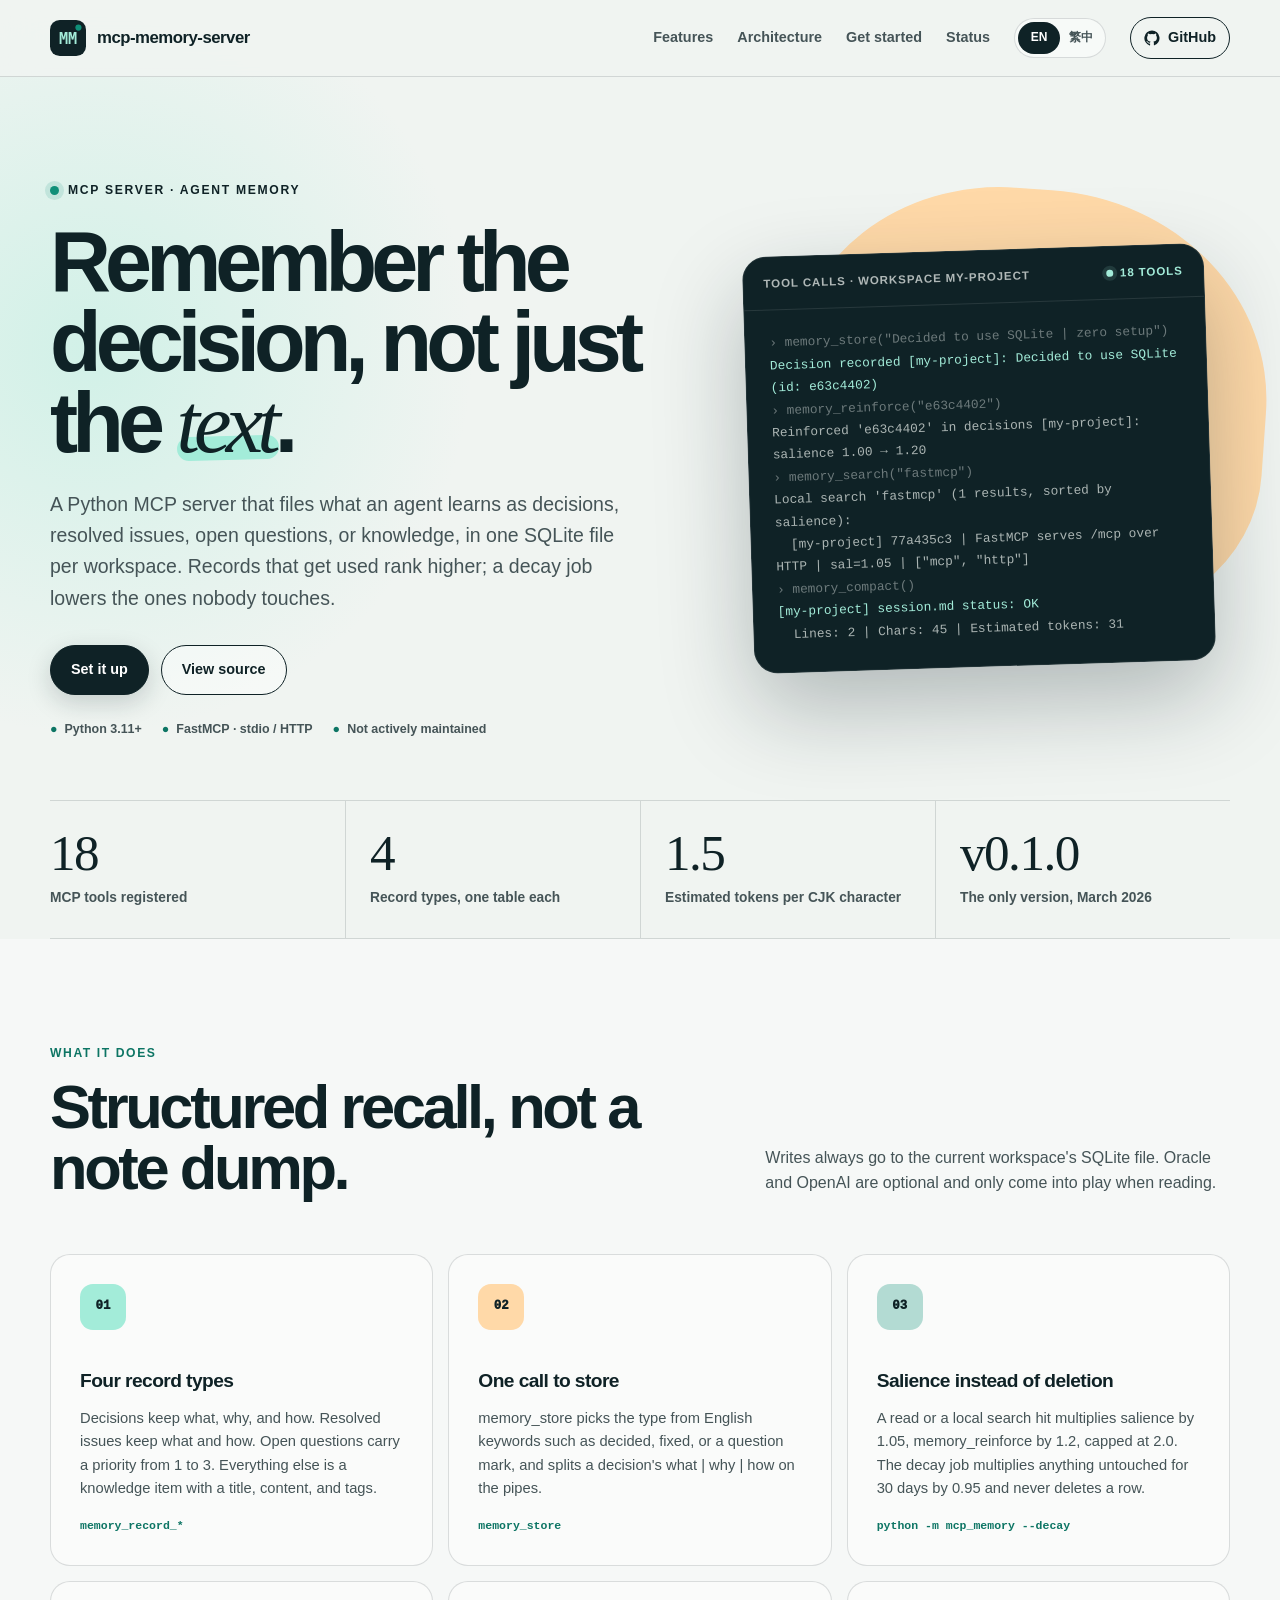
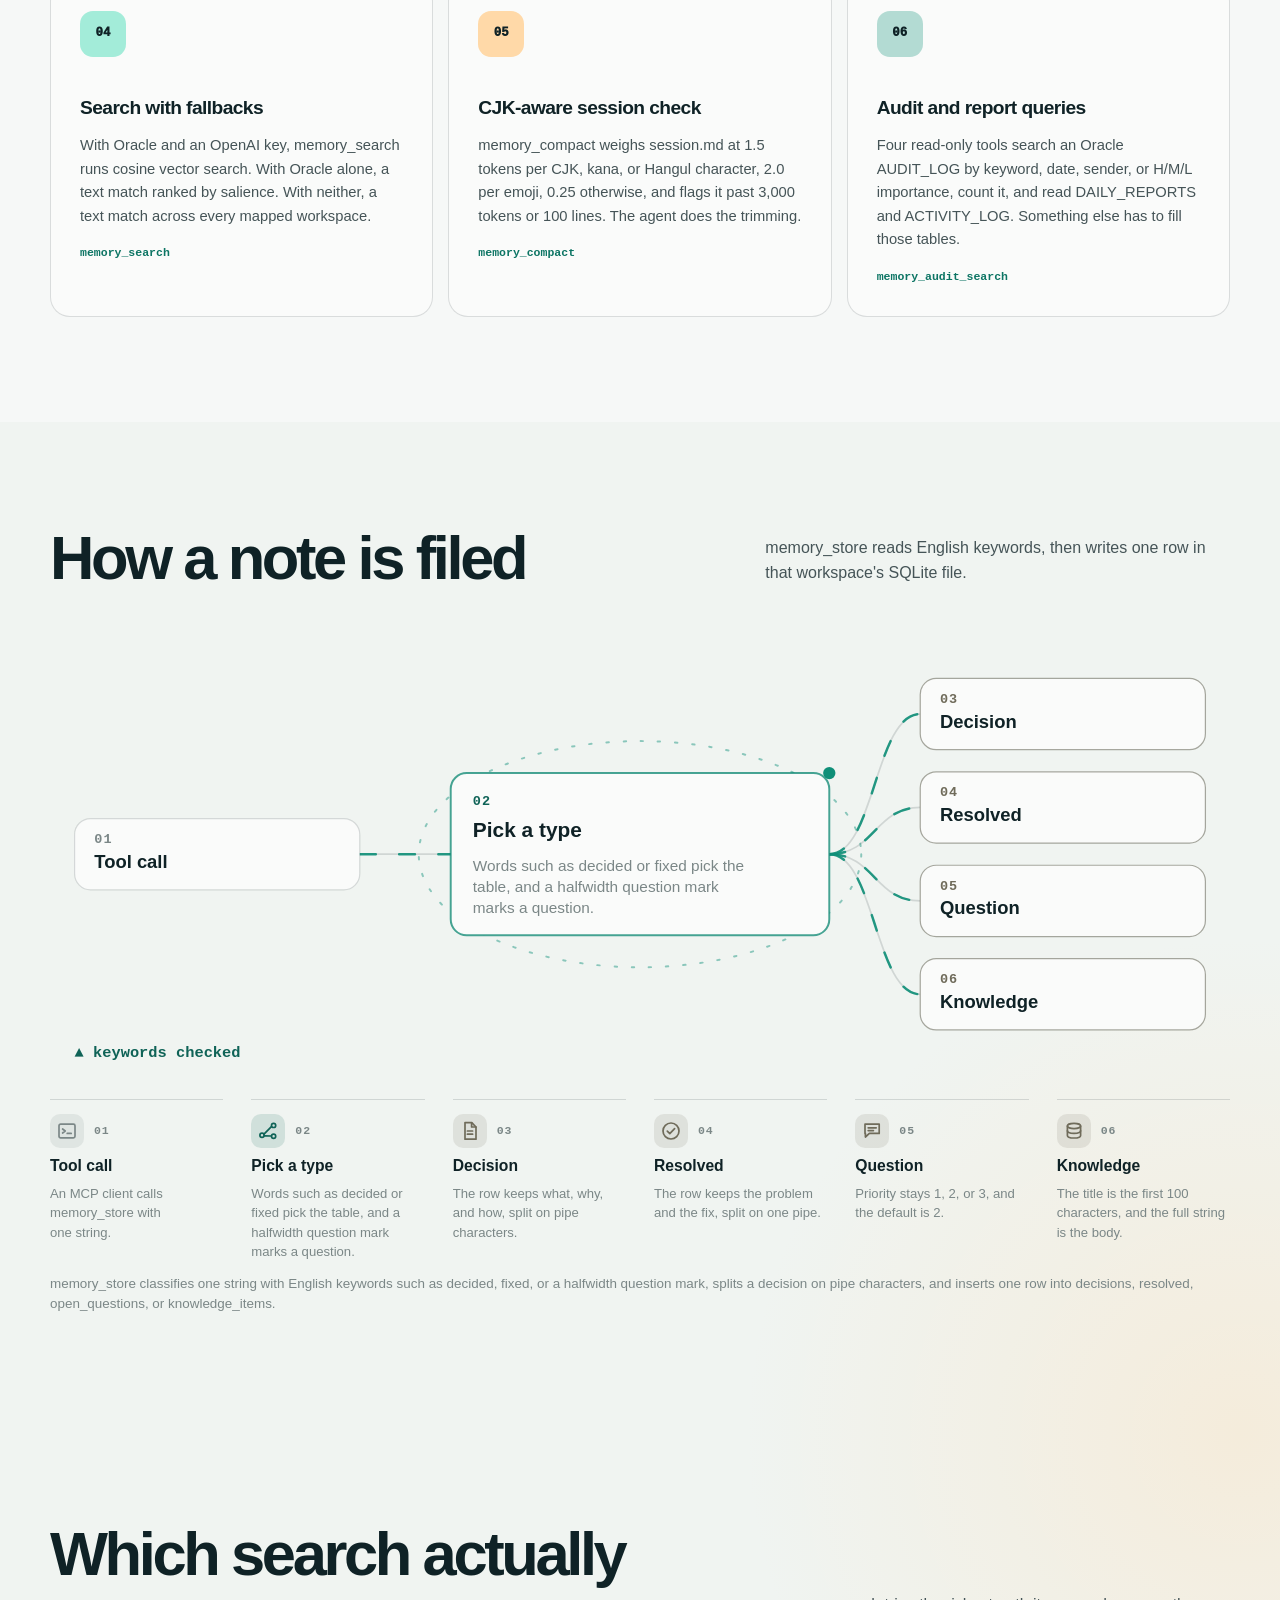
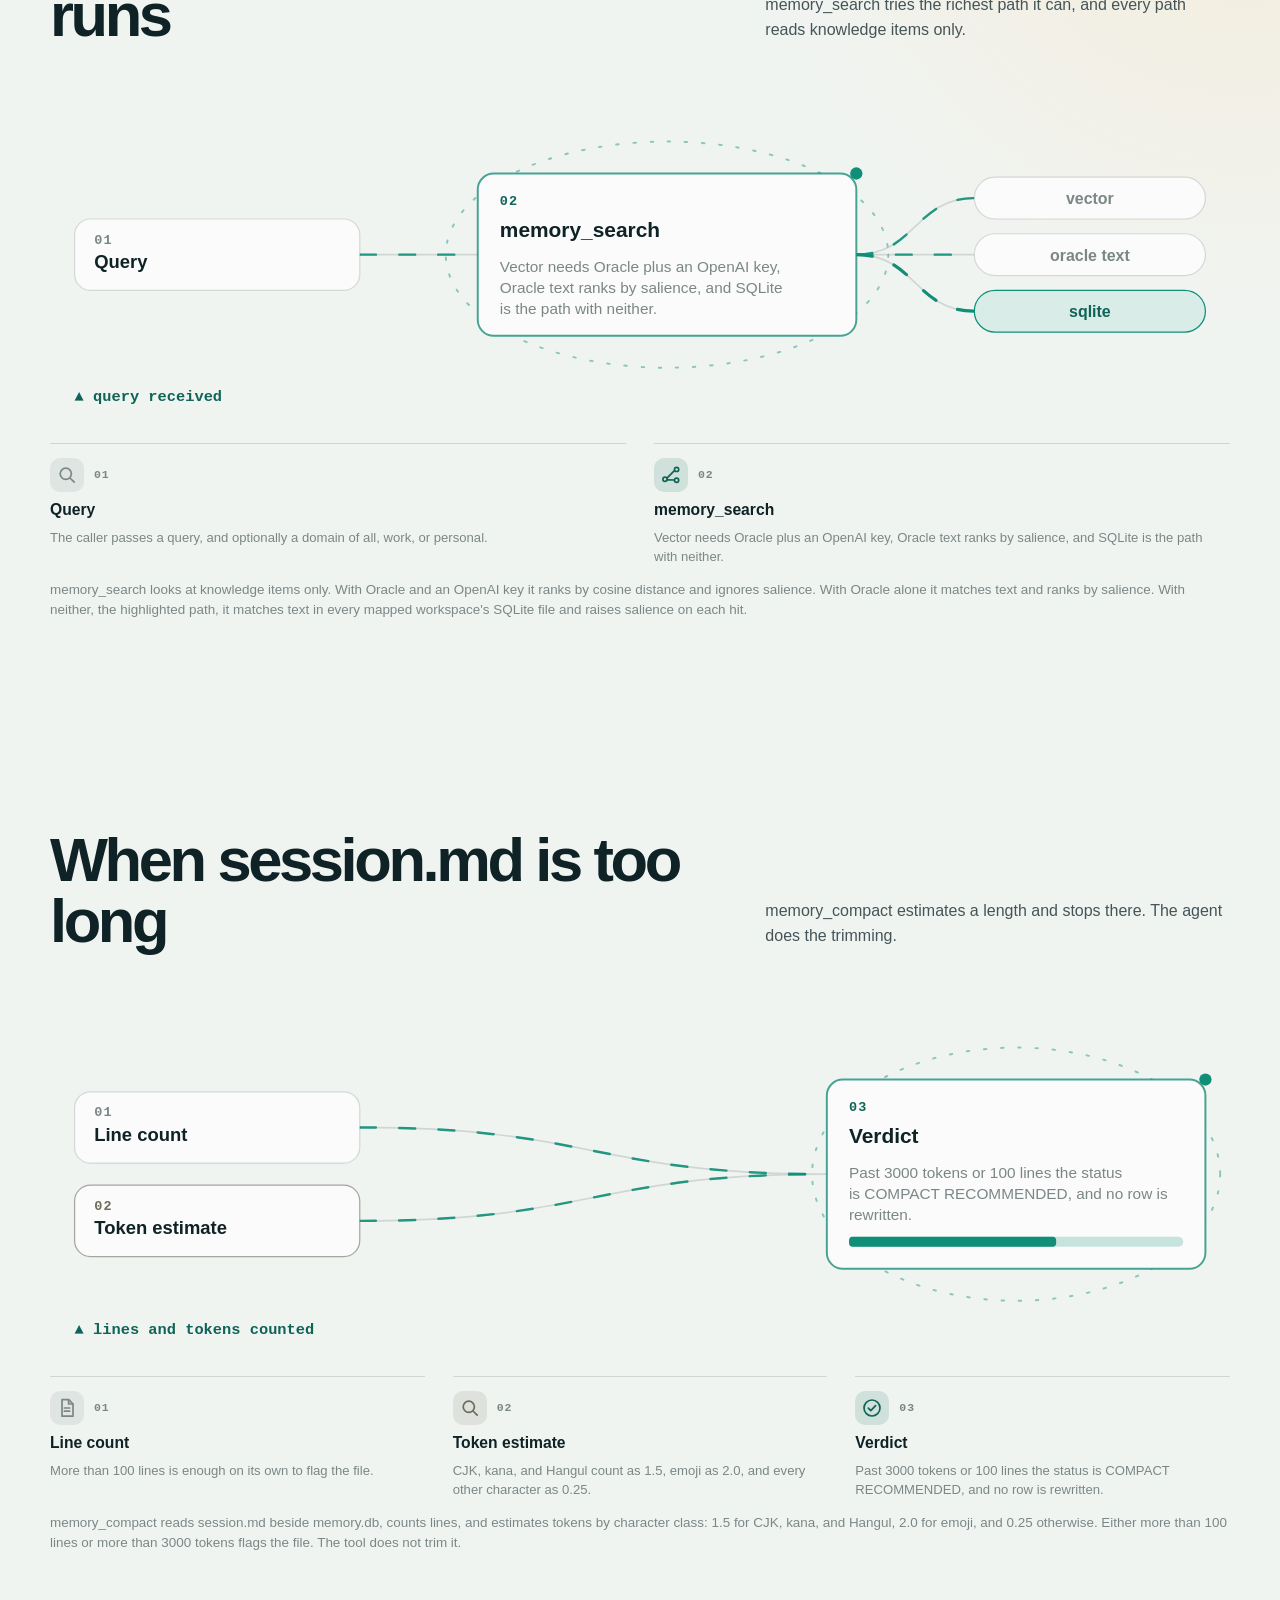
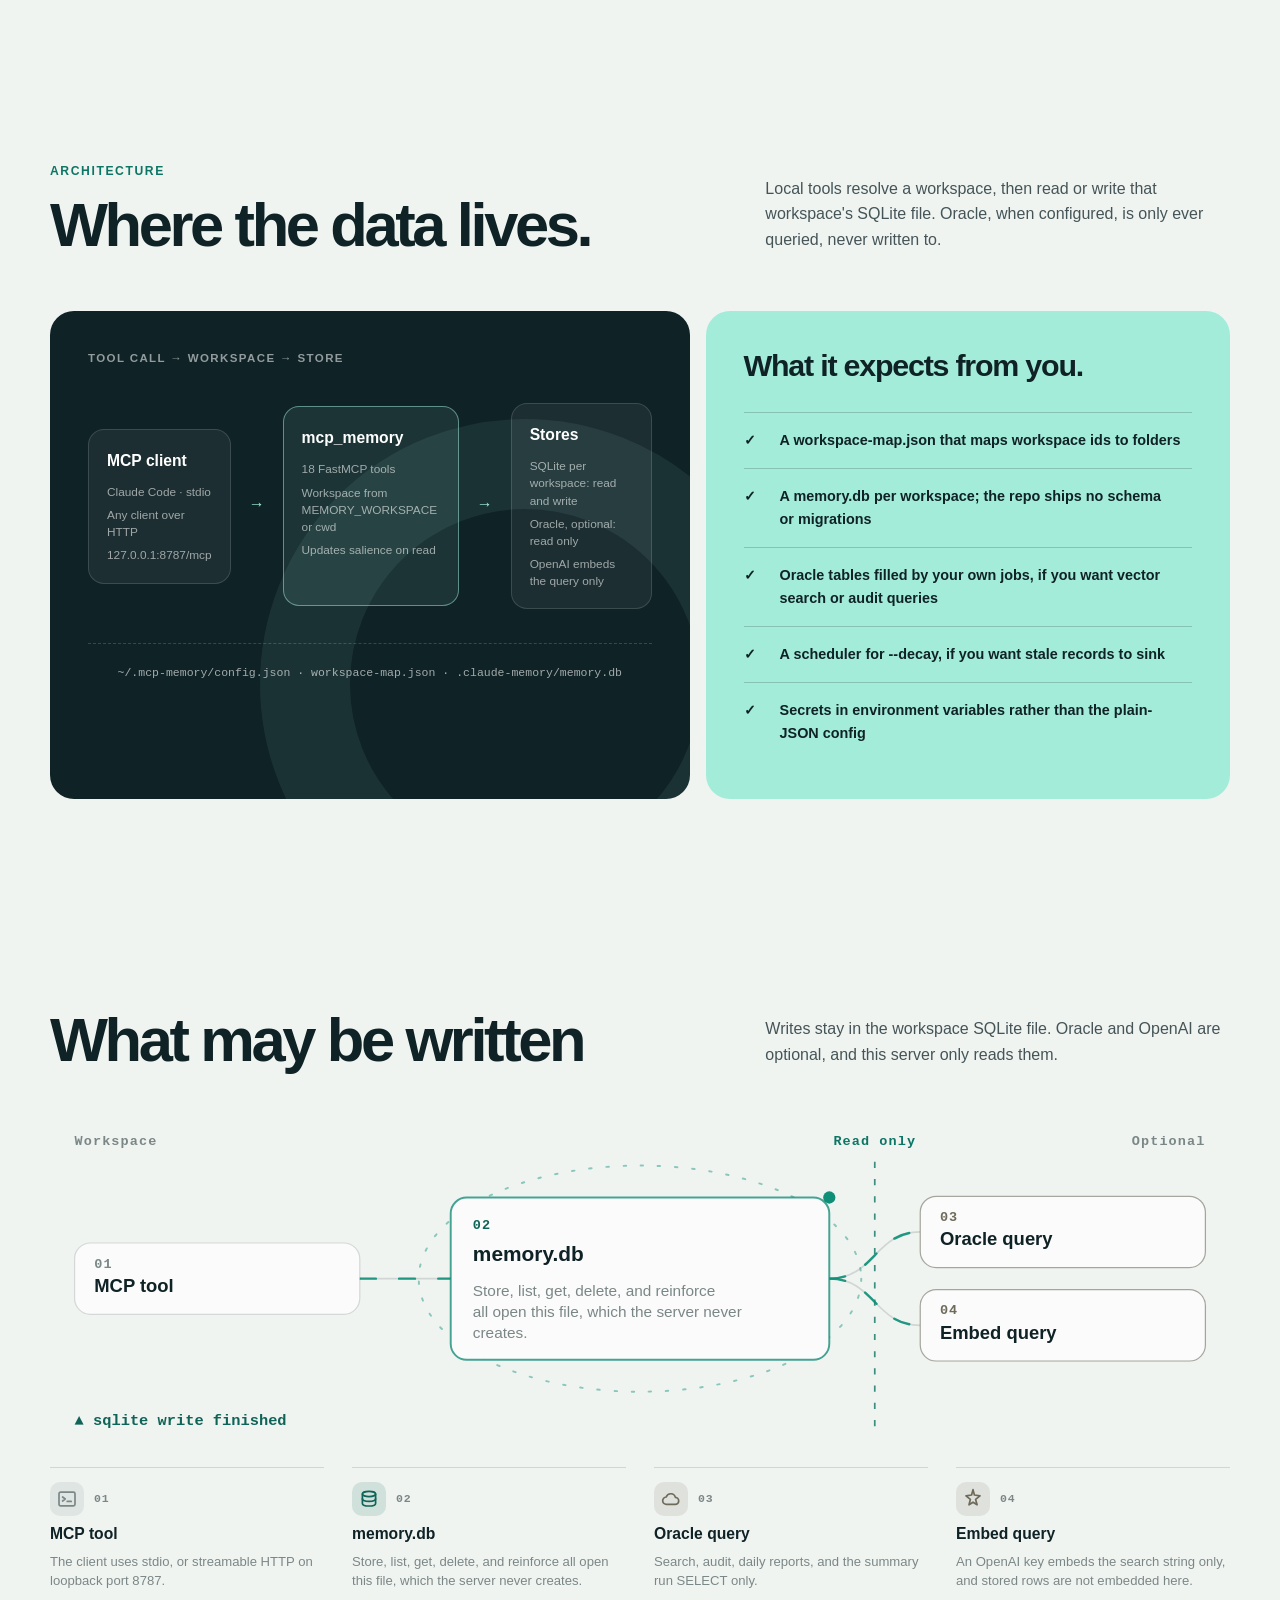
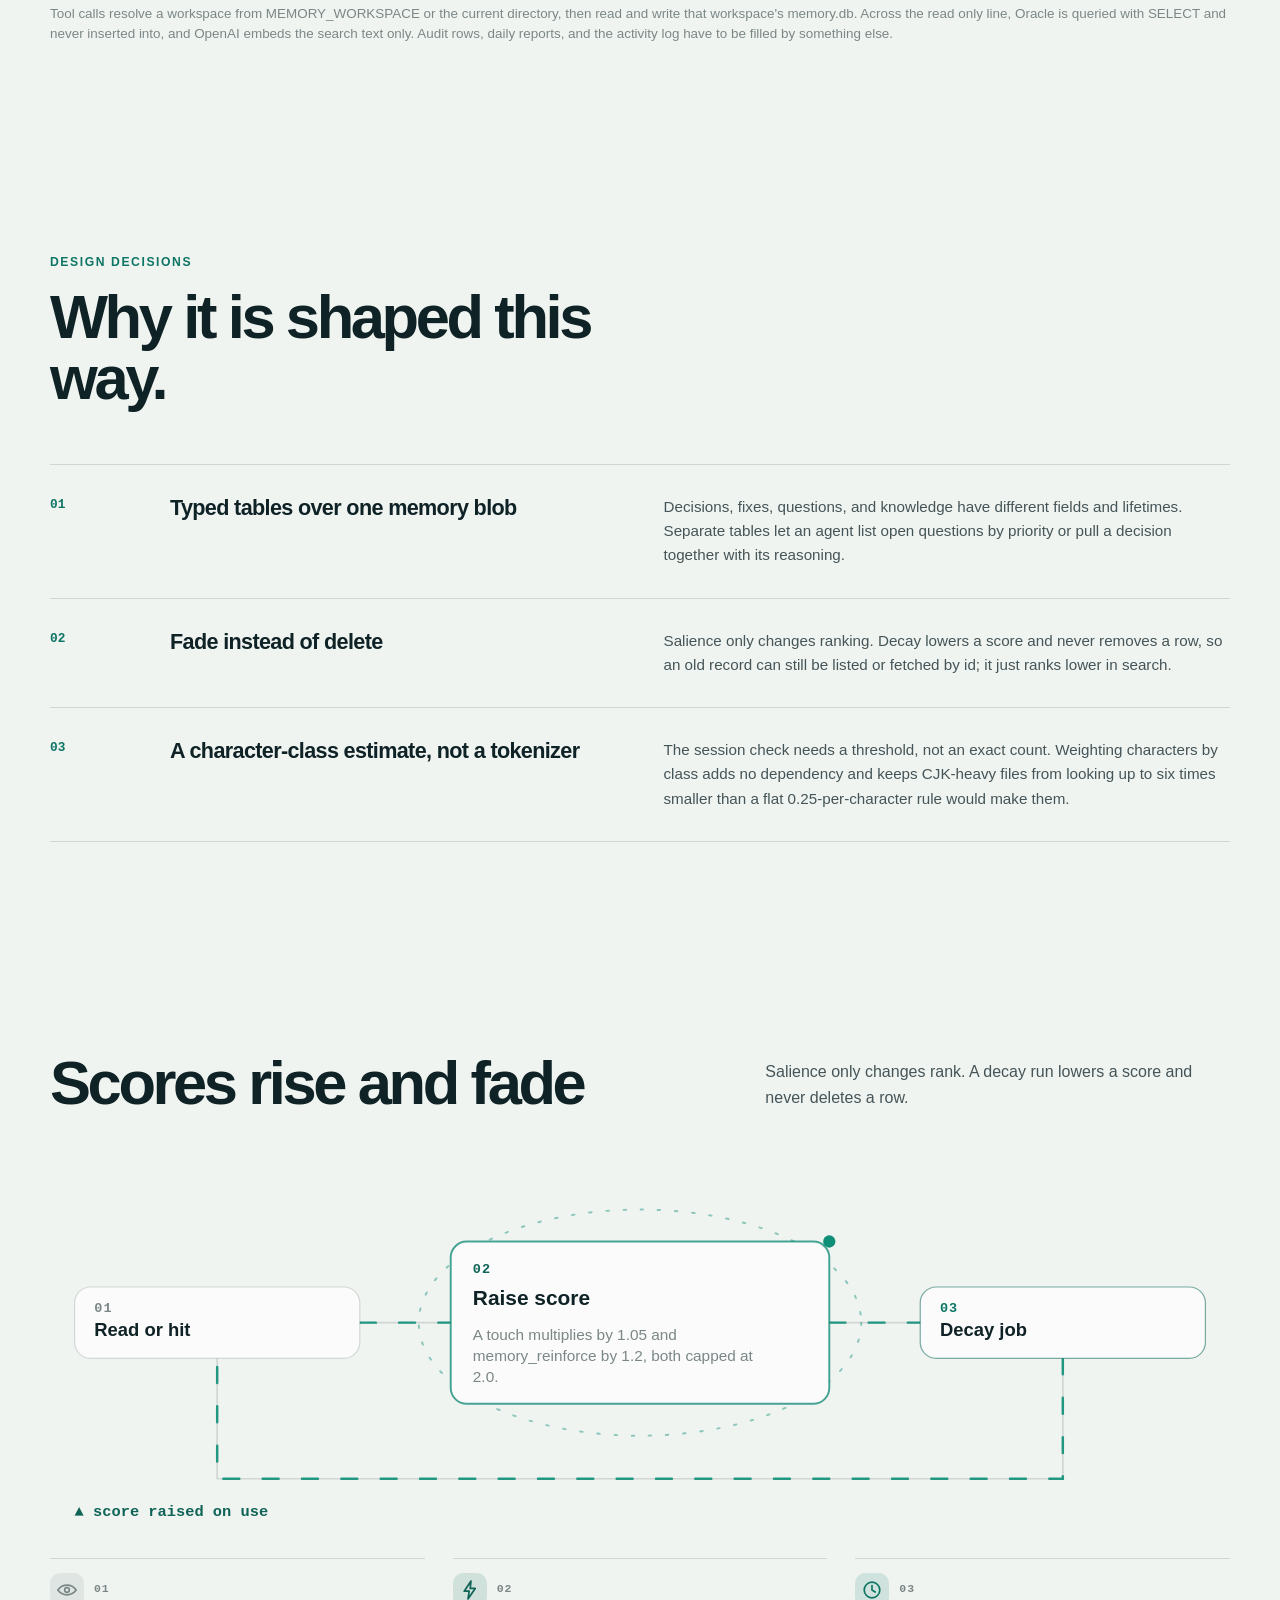
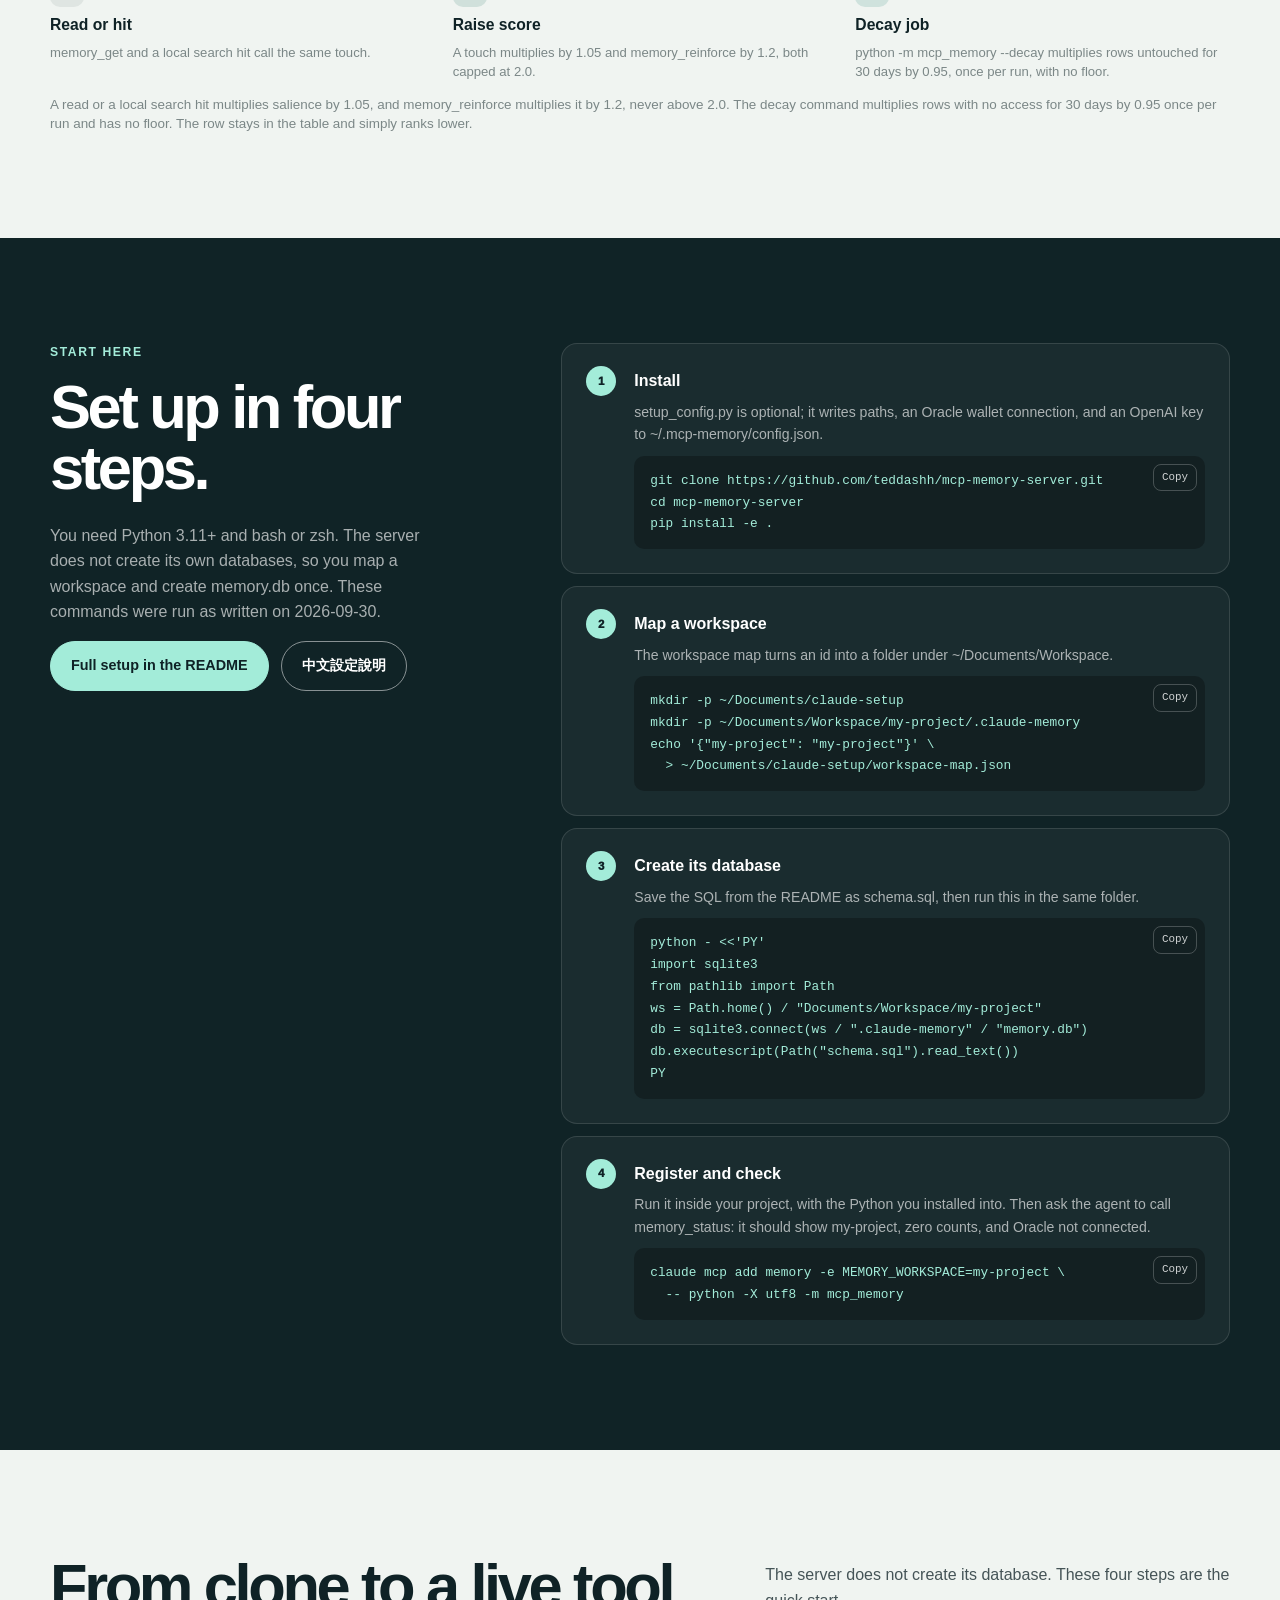
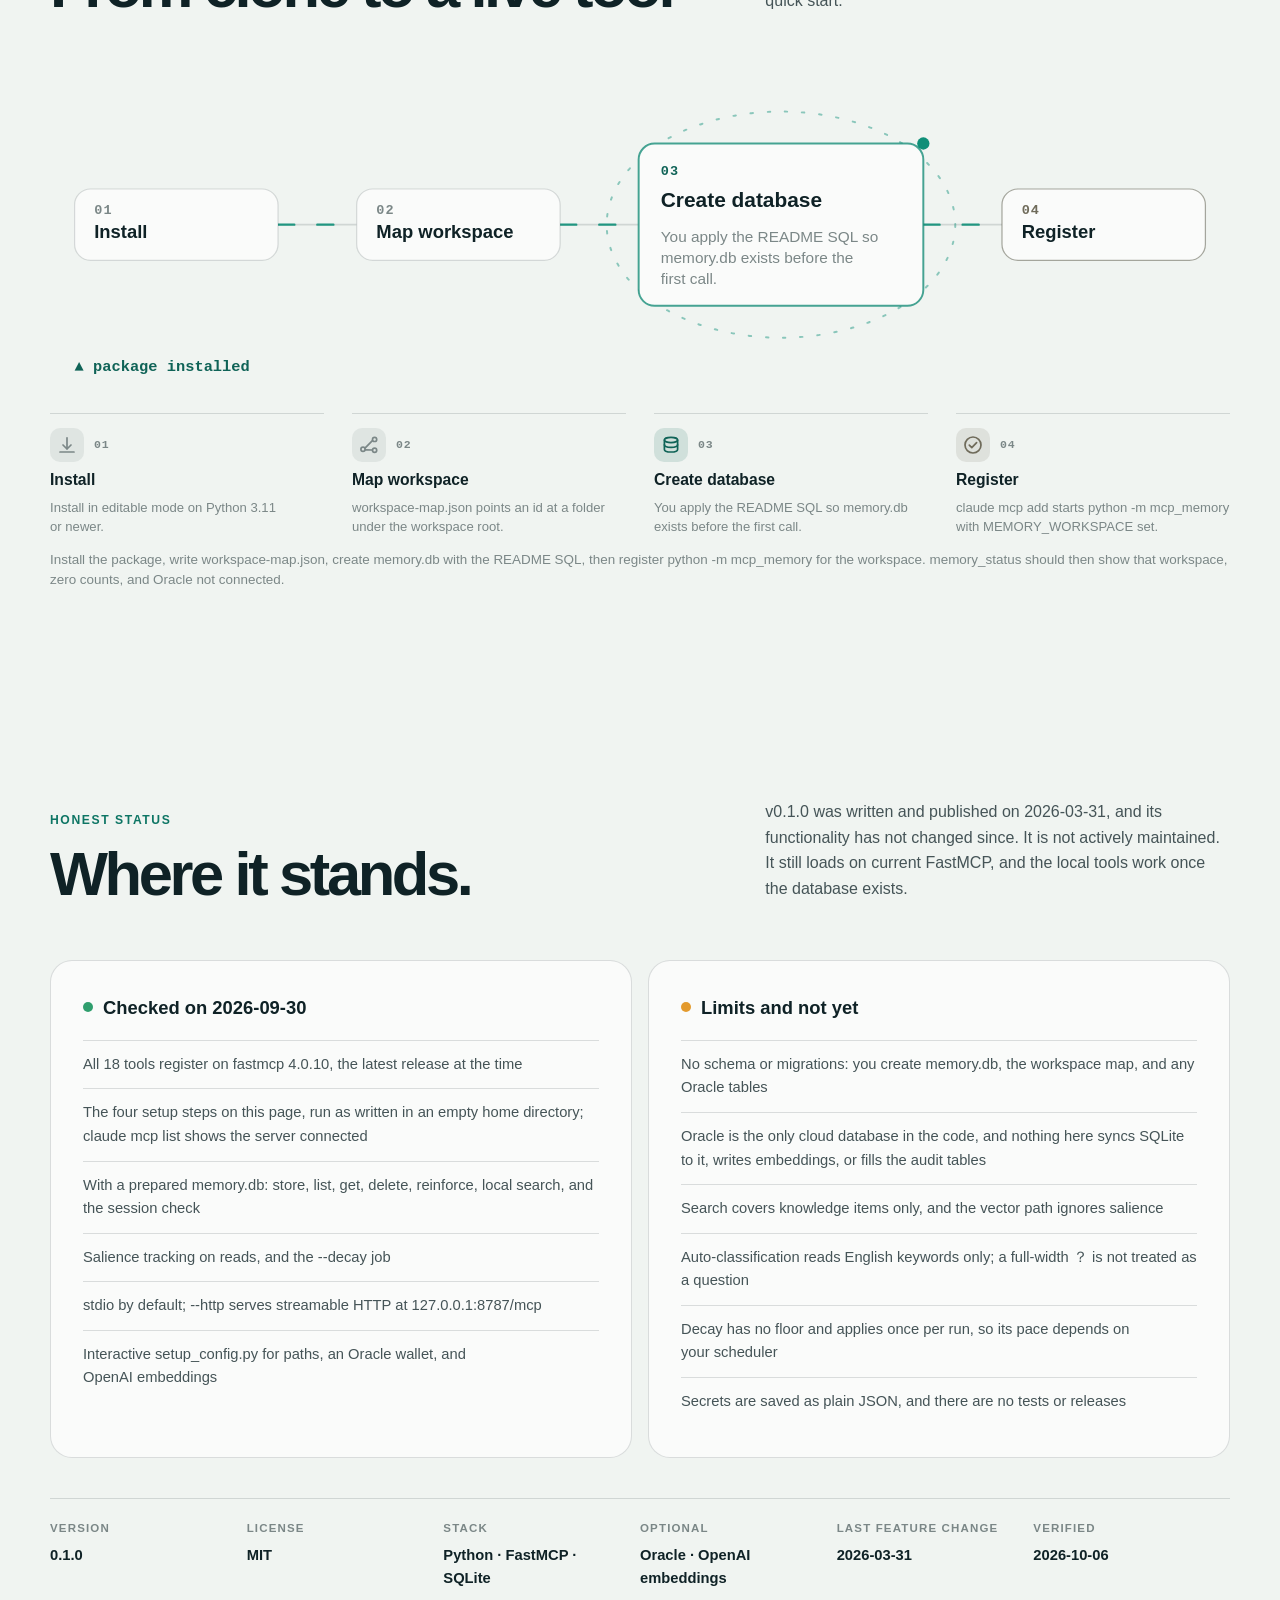
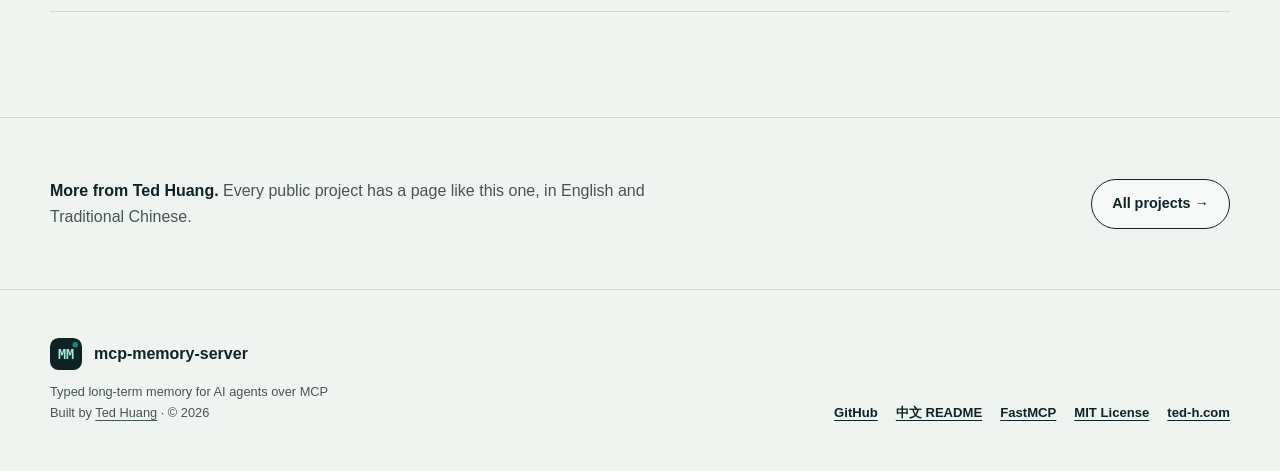
==== commit 1fae1297: "Add animated diagrams that explain storage, search, and salience" ====
--- a/site/index.html
+++ b/site/index.html
@@ -21,6 +21,8 @@
 <link rel="stylesheet" href="styles.css">
 <script src="lang.js"></script>
 <script src="app.js" defer></script>
+<link rel="stylesheet" href="flow.css">
+<script src="flow.js" defer></script>
 <script type="application/ld+json">{"@context": "https://schema.org", "@type": "SoftwareSourceCode", "name": "mcp-memory-server", "codeRepository": "https://github.com/teddashh/mcp-memory-server", "description": "An MCP server with 18 tools that keeps decisions, resolved issues, open questions, and knowledge in one SQLite file per workspace, ranks recall by salience, and can query an Oracle database for vector search and audit logs.", "author": {"@type": "Person", "name": "Ted Huang", "url": "https://www.ted-h.com"}, "url": "https://teddashh.github.io/mcp-memory-server/", "programmingLanguage": "Python", "license": "https://spdx.org/licenses/MIT.html"}</script>
 </head>
 <body>
@@ -38,8 +40,13 @@
 <section class="hero" id="top"><div class="hero-copy"><div class="eyebrow"><span class="lang-en">MCP server · agent memory</span><span class="lang-zh" lang="zh-Hant">MCP 伺服器 · agent 記憶</span></div><h1 class="lang-en">Remember the decision, not just the <em>text</em>.</h1><h1 class="lang-zh" lang="zh-Hant">記住的是<em>決策</em>，不只是文字。</h1><p class="lang-en">A Python MCP server that files what an agent learns as decisions, resolved issues, open questions, or knowledge, in one SQLite file per workspace. Records that get used rank higher; a decay job lowers the ones nobody touches.</p><p class="lang-zh" lang="zh-Hant">一個 Python 寫的 MCP 伺服器，把 agent 學到的東西分成決策、已解決的問題、待解問題與知識，每個工作區存成一個 SQLite 檔。常被用到的紀錄排得比較前面，沒人碰的由衰減排程慢慢調低。</p><div class="button-row"><a class="button button-primary" href="#start"><span class="lang-en">Set it up</span><span class="lang-zh" lang="zh-Hant">開始設定</span></a><a class="button button-secondary" href="https://github.com/teddashh/mcp-memory-server"><span class="lang-en">View source</span><span class="lang-zh" lang="zh-Hant">查看原始碼</span></a></div><div class="hero-notes"><span>Python 3.11+</span><span>FastMCP · stdio / HTTP</span><span class="lang-en">Not actively maintained</span><span class="lang-zh" lang="zh-Hant">目前沒有持續維護</span></div></div><div class="visual-wrap"><div class="panel"><div class="panel-top"><span><span class="lang-en">Tool calls · workspace my-project</span><span class="lang-zh" lang="zh-Hant">工具呼叫 · 工作區 my-project</span></span><span class="live-dot"><span class="lang-en">18 tools</span><span class="lang-zh" lang="zh-Hant">18 個工具</span></span></div><pre class="term"><span class="t-dim">› memory_store(&quot;Decided to use SQLite | zero setup&quot;)</span><span class="t-ok">Decision recorded [my-project]: Decided to use SQLite (id: e63c4402)</span><span class="t-dim">› memory_reinforce(&quot;e63c4402&quot;)</span><span class="t-out">Reinforced &#x27;e63c4402&#x27; in decisions [my-project]: salience 1.00 → 1.20</span><span class="t-dim">› memory_search(&quot;fastmcp&quot;)</span><span class="t-out">Local search &#x27;fastmcp&#x27; (1 results, sorted by salience):</span><span class="t-out">  [my-project] 77a435c3 | FastMCP serves /mcp over HTTP | sal=1.05 | [&quot;mcp&quot;, &quot;http&quot;]</span><span class="t-dim">› memory_compact()</span><span class="t-ok">[my-project] session.md status: OK</span><span class="t-out">  Lines: 2 | Chars: 45 | Estimated tokens: 31</span></pre></div></div></section>
 <div class="stats n4"><div class="stat"><span class="stat-value">18</span><span class="stat-label"><span class="lang-en">MCP tools registered</span><span class="lang-zh" lang="zh-Hant">已註冊的 MCP 工具</span></span></div><div class="stat"><span class="stat-value">4</span><span class="stat-label"><span class="lang-en">Record types, one table each</span><span class="lang-zh" lang="zh-Hant">紀錄類型，各有一張表</span></span></div><div class="stat"><span class="stat-value">1.5</span><span class="stat-label"><span class="lang-en">Estimated tokens per CJK character</span><span class="lang-zh" lang="zh-Hant">每個 CJK 字元的估計 token 數</span></span></div><div class="stat"><span class="stat-value">v0.1.0</span><span class="stat-label"><span class="lang-en">The only version, March 2026</span><span class="lang-zh" lang="zh-Hant">唯一的版本，2026 年 3 月</span></span></div></div>
 <section class="tinted" id="features"><div class="section"><div class="section-heading "><div><div class="section-kicker"><span class="lang-en">What it does</span><span class="lang-zh" lang="zh-Hant">它做什麼</span></div><h2 class="lang-en">Structured recall, not a note dump.</h2><h2 class="lang-zh" lang="zh-Hant">有結構的回想，不是一堆筆記。</h2></div><p class="lang-en">Writes always go to the current workspace&#x27;s SQLite file. Oracle and OpenAI are optional and only come into play when reading.</p><p class="lang-zh" lang="zh-Hant">寫入一律進目前工作區的 SQLite 檔。Oracle 與 OpenAI 都是選配，只在讀取時派上用場。</p></div><div class="card-grid"><article class="card"><div class="card-icon">01</div><h3 class="lang-en">Four record types</h3><h3 class="lang-zh" lang="zh-Hant">四種紀錄類型</h3><p class="lang-en">Decisions keep what, why, and how. Resolved issues keep what and how. Open questions carry a priority from 1 to 3. Everything else is a knowledge item with a title, content, and tags.</p><p class="lang-zh" lang="zh-Hant">決策記下做什麼、為什麼、怎麼做；已解決的問題記下問題與解法；待解問題有 1 到 3 的優先度；其餘都是有標題、內容與標籤的知識項目。</p><span class="tag">memory_record_*</span></article><article class="card"><div class="card-icon">02</div><h3 class="lang-en">One call to store</h3><h3 class="lang-zh" lang="zh-Hant">一個呼叫就能存</h3><p class="lang-en">memory_store picks the type from English keywords such as decided, fixed, or a question mark, and splits a decision&#x27;s what | why | how on the pipes.</p><p class="lang-zh" lang="zh-Hant">memory_store 依英文關鍵字判斷類型，例如 decided、fixed 或半形的 ?，再用 | 把決策拆成做什麼、為什麼、怎麼做。</p><span class="tag">memory_store</span></article><article class="card"><div class="card-icon">03</div><h3 class="lang-en">Salience instead of deletion</h3><h3 class="lang-zh" lang="zh-Hant">用重要度取代刪除</h3><p class="lang-en">A read or a local search hit multiplies salience by 1.05, memory_reinforce by 1.2, capped at 2.0. The decay job multiplies anything untouched for 30 days by 0.95 and never deletes a row.</p><p class="lang-zh" lang="zh-Hant">每次讀取或本地搜尋命中，重要度乘以 1.05；memory_reinforce 乘以 1.2，上限 2.0。衰減排程把 30 天沒被碰過的紀錄乘以 0.95，但從不刪除資料。</p><span class="tag">python -m mcp_memory --decay</span></article><article class="card"><div class="card-icon">04</div><h3 class="lang-en">Search with fallbacks</h3><h3 class="lang-zh" lang="zh-Hant">逐層退回的搜尋</h3><p class="lang-en">With Oracle and an OpenAI key, memory_search runs cosine vector search. With Oracle alone, a text match ranked by salience. With neither, a text match across every mapped workspace.</p><p class="lang-zh" lang="zh-Hant">有 Oracle 加 OpenAI 金鑰時，memory_search 做 cosine 向量搜尋；只有 Oracle 時，改用依重要度排序的文字比對；兩者都沒有，就比對所有已對應的工作區。</p><span class="tag">memory_search</span></article><article class="card"><div class="card-icon">05</div><h3 class="lang-en">CJK-aware session check</h3><h3 class="lang-zh" lang="zh-Hant">CJK 感知的 session 檢查</h3><p class="lang-en">memory_compact weighs session.md at 1.5 tokens per CJK, kana, or Hangul character, 2.0 per emoji, 0.25 otherwise, and flags it past 3,000 tokens or 100 lines. The agent does the trimming.</p><p class="lang-zh" lang="zh-Hant">memory_compact 估算 session.md 時，CJK、日文假名與韓文每字算 1.5 token，emoji 算 2.0，其他算 0.25，超過 3,000 token 或 100 行就提醒壓縮，實際整理交給 agent。</p><span class="tag">memory_compact</span></article><article class="card"><div class="card-icon">06</div><h3 class="lang-en">Audit and report queries</h3><h3 class="lang-zh" lang="zh-Hant">稽核與報告查詢</h3><p class="lang-en">Four read-only tools search an Oracle AUDIT_LOG by keyword, date, sender, or H/M/L importance, count it, and read DAILY_REPORTS and ACTIVITY_LOG. Something else has to fill those tables.</p><p class="lang-zh" lang="zh-Hant">四個唯讀工具可以依關鍵字、日期、寄件者或 H/M/L 重要性搜尋 Oracle 的 AUDIT_LOG、做統計，也能讀 DAILY_REPORTS 與 ACTIVITY_LOG。這些表要由別的程式寫入。</p><span class="tag">memory_audit_search</span></article></div></div></section>
+<section class="section" id="store"><div class="section-heading "><div><h2 class="lang-en">How a note is filed</h2><h2 class="lang-zh" lang="zh-Hant">一則紀錄怎麼歸檔</h2></div><p class="lang-en">memory_store reads English keywords, then writes one row in that workspace&#x27;s SQLite file.</p><p class="lang-zh" lang="zh-Hant">memory_store 先看英文關鍵字，再把一列寫進該工作區的 SQLite 檔。</p></div><figure class="fd lang-en" data-fd="{&quot;columns&quot;:[[0],[1],[2,3,4,5]],&quot;core&quot;:1}"><ol class="fd-legend"><li class="fd-node" data-step="0" data-tone="neutral" data-icon="terminal"><span class="fd-head"><span class="fd-chip"></span><span class="fd-step" aria-hidden="true">01</span></span><p class="fd-title">Tool call</p><p class="fd-note">An MCP client calls memory_store with one string.</p><span class="fd-link" aria-hidden="true"></span></li><li class="fd-node" data-step="1" data-tone="accent" data-icon="route"><span class="fd-head"><span class="fd-chip"></span><span class="fd-step" aria-hidden="true">02</span></span><p class="fd-title">Pick a type</p><p class="fd-note">Words such as decided or fixed pick the table, and a halfwidth question mark marks a question.</p><span class="fd-link" aria-hidden="true"></span></li><li class="fd-node" data-step="2" data-tone="info" data-icon="doc"><span class="fd-head"><span class="fd-chip"></span><span class="fd-step" aria-hidden="true">03</span></span><p class="fd-title">Decision</p><p class="fd-note">The row keeps what, why, and how, split on pipe characters.</p><span class="fd-link" aria-hidden="true"></span></li><li class="fd-node" data-step="3" data-tone="info" data-icon="check"><span class="fd-head"><span class="fd-chip"></span><span class="fd-step" aria-hidden="true">04</span></span><p class="fd-title">Resolved</p><p class="fd-note">The row keeps the problem and the fix, split on one pipe.</p><span class="fd-link" aria-hidden="true"></span></li><li class="fd-node" data-step="4" data-tone="info" data-icon="chat"><span class="fd-head"><span class="fd-chip"></span><span class="fd-step" aria-hidden="true">05</span></span><p class="fd-title">Question</p><p class="fd-note">Priority stays 1, 2, or 3, and the default is 2.</p><span class="fd-link" aria-hidden="true"></span></li><li class="fd-node" data-step="5" data-tone="info" data-icon="database"><span class="fd-head"><span class="fd-chip"></span><span class="fd-step" aria-hidden="true">06</span></span><p class="fd-title">Knowledge</p><p class="fd-note">The title is the first 100 characters, and the full string is the body.</p></li></ol><ul class="fd-ticks"><li>keywords checked</li><li>table chosen</li><li>one row inserted</li></ul><figcaption>memory_store classifies one string with English keywords such as decided, fixed, or a halfwidth question mark, splits a decision on pipe characters, and inserts one row into decisions, resolved, open_questions, or knowledge_items.</figcaption></figure><figure class="fd lang-zh" lang="zh-Hant" data-fd="{&quot;columns&quot;:[[0],[1],[2,3,4,5]],&quot;core&quot;:1}"><ol class="fd-legend"><li class="fd-node" data-step="0" data-tone="neutral" data-icon="terminal"><span class="fd-head"><span class="fd-chip"></span><span class="fd-step" aria-hidden="true">01</span></span><p class="fd-title">工具呼叫</p><p class="fd-note">MCP 用戶端用一個字串呼叫 memory_store。</p><span class="fd-link" aria-hidden="true"></span></li><li class="fd-node" data-step="1" data-tone="accent" data-icon="route"><span class="fd-head"><span class="fd-chip"></span><span class="fd-step" aria-hidden="true">02</span></span><p class="fd-title">判斷類型</p><p class="fd-note">decided、fixed 這類英文單字決定資料表，半形問號則當成問題。</p><span class="fd-link" aria-hidden="true"></span></li><li class="fd-node" data-step="2" data-tone="info" data-icon="doc"><span class="fd-head"><span class="fd-chip"></span><span class="fd-step" aria-hidden="true">03</span></span><p class="fd-title">決策</p><p class="fd-note">這一列用直線符號拆成做什麼、為什麼、怎麼做。</p><span class="fd-link" aria-hidden="true"></span></li><li class="fd-node" data-step="3" data-tone="info" data-icon="check"><span class="fd-head"><span class="fd-chip"></span><span class="fd-step" aria-hidden="true">04</span></span><p class="fd-title">已解決</p><p class="fd-note">這一列用一個直線符號拆成問題與解法。</p><span class="fd-link" aria-hidden="true"></span></li><li class="fd-node" data-step="4" data-tone="info" data-icon="chat"><span class="fd-head"><span class="fd-chip"></span><span class="fd-step" aria-hidden="true">05</span></span><p class="fd-title">待解問題</p><p class="fd-note">優先度是 1、2 或 3，預設為 2。</p><span class="fd-link" aria-hidden="true"></span></li><li class="fd-node" data-step="5" data-tone="info" data-icon="database"><span class="fd-head"><span class="fd-chip"></span><span class="fd-step" aria-hidden="true">06</span></span><p class="fd-title">知識</p><p class="fd-note">標題取前 100 個字元，整段字串當內容。</p></li></ol><ul class="fd-ticks"><li>已檢查關鍵字</li><li>已選定資料表</li><li>已寫入一列</li></ul><figcaption>memory_store 用 decided、fixed 或半形問號這類英文關鍵字分類，決策再用直線符號拆欄，然後在 decisions、resolved、open_questions 或 knowledge_items 插入一列。</figcaption></figure></section>
+<section class="section" id="search"><div class="section-heading "><div><h2 class="lang-en">Which search actually runs</h2><h2 class="lang-zh" lang="zh-Hant">搜尋實際走哪一條</h2></div><p class="lang-en">memory_search tries the richest path it can, and every path reads knowledge items only.</p><p class="lang-zh" lang="zh-Hant">memory_search 能用多完整就用多完整，而且每一條都只讀知識項目。</p></div><figure class="fd lang-en" data-fd="{&quot;columns&quot;:[[0],[1]],&quot;core&quot;:1,&quot;lanes&quot;:[&quot;vector&quot;,&quot;oracle text&quot;,&quot;sqlite&quot;],&quot;selectedLane&quot;:2}"><ol class="fd-legend"><li class="fd-node" data-step="0" data-tone="neutral" data-icon="search"><span class="fd-head"><span class="fd-chip"></span><span class="fd-step" aria-hidden="true">01</span></span><p class="fd-title">Query</p><p class="fd-note">The caller passes a query, and optionally a domain of all, work, or personal.</p><span class="fd-link" aria-hidden="true"></span></li><li class="fd-node" data-step="1" data-tone="accent" data-icon="route"><span class="fd-head"><span class="fd-chip"></span><span class="fd-step" aria-hidden="true">02</span></span><p class="fd-title">memory_search</p><p class="fd-note">Vector needs Oracle plus an OpenAI key, Oracle text ranks by salience, and SQLite is the path with neither.</p></li></ol><ul class="fd-ticks"><li>query received</li><li>sqlite path highlighted</li><li>knowledge rows only</li></ul><figcaption>memory_search looks at knowledge items only. With Oracle and an OpenAI key it ranks by cosine distance and ignores salience. With Oracle alone it matches text and ranks by salience. With neither, the highlighted path, it matches text in every mapped workspace&#x27;s SQLite file and raises salience on each hit.</figcaption></figure><figure class="fd lang-zh" lang="zh-Hant" data-fd="{&quot;columns&quot;:[[0],[1]],&quot;core&quot;:1,&quot;lanes&quot;:[&quot;vector&quot;,&quot;oracle text&quot;,&quot;sqlite&quot;],&quot;selectedLane&quot;:2}"><ol class="fd-legend"><li class="fd-node" data-step="0" data-tone="neutral" data-icon="search"><span class="fd-head"><span class="fd-chip"></span><span class="fd-step" aria-hidden="true">01</span></span><p class="fd-title">查詢字串</p><p class="fd-note">呼叫端傳入查詢，也可以指定 all、work 或 personal。</p><span class="fd-link" aria-hidden="true"></span></li><li class="fd-node" data-step="1" data-tone="accent" data-icon="route"><span class="fd-head"><span class="fd-chip"></span><span class="fd-step" aria-hidden="true">02</span></span><p class="fd-title">搜尋入口</p><p class="fd-note">向量需要 Oracle 與 OpenAI 金鑰，Oracle 文字依重要度排序，兩者都沒有就走 SQLite。</p></li></ol><ul class="fd-ticks"><li>已收到查詢</li><li>標出的是 SQLite</li><li>只回知識項目</li></ul><figcaption>memory_search 只看知識項目。有 Oracle 與 OpenAI 金鑰時依 cosine 距離排序，不看重要度。只有 Oracle 時做文字比對並依重要度排序。兩者都沒有時走圖上標出的 SQLite：比對每個已對應工作區，並在命中時提高重要度。</figcaption></figure></section>
+<section class="section" id="session"><div class="section-heading "><div><h2 class="lang-en">When session.md is too long</h2><h2 class="lang-zh" lang="zh-Hant">session.md 何時過長</h2></div><p class="lang-en">memory_compact estimates a length and stops there. The agent does the trimming.</p><p class="lang-zh" lang="zh-Hant">memory_compact 只估算長度就停住。整理內容是 agent 的工作。</p></div><figure class="fd lang-en" data-fd="{&quot;columns&quot;:[[0,1],[2]],&quot;core&quot;:2,&quot;meter&quot;:true}"><ol class="fd-legend"><li class="fd-node" data-step="0" data-tone="neutral" data-icon="doc"><span class="fd-head"><span class="fd-chip"></span><span class="fd-step" aria-hidden="true">01</span></span><p class="fd-title">Line count</p><p class="fd-note">More than 100 lines is enough on its own to flag the file.</p><span class="fd-link" aria-hidden="true"></span></li><li class="fd-node" data-step="1" data-tone="info" data-icon="search"><span class="fd-head"><span class="fd-chip"></span><span class="fd-step" aria-hidden="true">02</span></span><p class="fd-title">Token estimate</p><p class="fd-note">CJK, kana, and Hangul count as 1.5, emoji as 2.0, and every other character as 0.25.</p><span class="fd-link" aria-hidden="true"></span></li><li class="fd-node" data-step="2" data-tone="accent" data-icon="check"><span class="fd-head"><span class="fd-chip"></span><span class="fd-step" aria-hidden="true">03</span></span><p class="fd-title">Verdict</p><p class="fd-note">Past 3000 tokens or 100 lines the status is COMPACT RECOMMENDED, and no row is rewritten.</p></li></ol><ul class="fd-ticks"><li>lines and tokens counted</li><li>threshold is either one</li><li>agent does the trim</li></ul><figcaption>memory_compact reads session.md beside memory.db, counts lines, and estimates tokens by character class: 1.5 for CJK, kana, and Hangul, 2.0 for emoji, and 0.25 otherwise. Either more than 100 lines or more than 3000 tokens flags the file. The tool does not trim it.</figcaption></figure><figure class="fd lang-zh" lang="zh-Hant" data-fd="{&quot;columns&quot;:[[0,1],[2]],&quot;core&quot;:2,&quot;meter&quot;:true}"><ol class="fd-legend"><li class="fd-node" data-step="0" data-tone="neutral" data-icon="doc"><span class="fd-head"><span class="fd-chip"></span><span class="fd-step" aria-hidden="true">01</span></span><p class="fd-title">行數</p><p class="fd-note">超過 100 行，單這一項就會標記該檔。</p><span class="fd-link" aria-hidden="true"></span></li><li class="fd-node" data-step="1" data-tone="info" data-icon="search"><span class="fd-head"><span class="fd-chip"></span><span class="fd-step" aria-hidden="true">02</span></span><p class="fd-title">token 估算</p><p class="fd-note">CJK、假名與韓文每字 1.5，emoji 每字 2.0，其他字元 0.25。</p><span class="fd-link" aria-hidden="true"></span></li><li class="fd-node" data-step="2" data-tone="accent" data-icon="check"><span class="fd-head"><span class="fd-chip"></span><span class="fd-step" aria-hidden="true">03</span></span><p class="fd-title">判定</p><p class="fd-note">超過 3000 token 或 100 行，狀態就是 COMPACT RECOMMENDED，不會改寫任何一列。</p></li></ol><ul class="fd-ticks"><li>已數行數與 token</li><li>兩個門檻看一個</li><li>整理交給 agent</li></ul><figcaption>memory_compact 讀取 memory.db 旁邊的 session.md，數行數，並依字元類別估算 token：CJK、假名與韓文 1.5，emoji 2.0，其他 0.25。超過 100 行或超過 3000 token 就標記。這個工具本身不會刪減內容。</figcaption></figure></section>
 <section class="section" id="architecture"><div class="section-heading "><div><div class="section-kicker"><span class="lang-en">Architecture</span><span class="lang-zh" lang="zh-Hant">系統架構</span></div><h2 class="lang-en">Where the data lives.</h2><h2 class="lang-zh" lang="zh-Hant">資料放在哪裡。</h2></div><p class="lang-en">Local tools resolve a workspace, then read or write that workspace&#x27;s SQLite file. Oracle, when configured, is only ever queried, never written to.</p><p class="lang-zh" lang="zh-Hant">本地工具會先判斷工作區，再讀寫該工作區的 SQLite 檔。有設定 Oracle 時只會查詢它，從不寫入。</p></div><div class="arch-shell"><div class="arch-map"><div class="map-label"><span class="lang-en">Tool call → workspace → store</span><span class="lang-zh" lang="zh-Hant">工具呼叫 → 工作區 → 儲存</span></div><div class="map-flow n3"><div class="map-node"><strong class="lang-en">MCP client</strong><strong class="lang-zh" lang="zh-Hant">MCP 用戶端</strong><span>Claude Code · stdio</span><span class="lang-en">Any client over HTTP</span><span class="lang-zh" lang="zh-Hant">任何走 HTTP 的用戶端</span><span>127.0.0.1:8787/mcp</span></div><div class="map-arrow" aria-hidden="true">&#8594;</div><div class="map-node is-core"><strong>mcp_memory</strong><span class="lang-en">18 FastMCP tools</span><span class="lang-zh" lang="zh-Hant">18 個 FastMCP 工具</span><span class="lang-en">Workspace from MEMORY_WORKSPACE or cwd</span><span class="lang-zh" lang="zh-Hant">工作區取自 MEMORY_WORKSPACE 或 cwd</span><span class="lang-en">Updates salience on read</span><span class="lang-zh" lang="zh-Hant">讀取時更新重要度</span></div><div class="map-arrow" aria-hidden="true">&#8594;</div><div class="map-node"><strong class="lang-en">Stores</strong><strong class="lang-zh" lang="zh-Hant">儲存</strong><span class="lang-en">SQLite per workspace: read and write</span><span class="lang-zh" lang="zh-Hant">每個工作區的 SQLite：可讀寫</span><span class="lang-en">Oracle, optional: read only</span><span class="lang-zh" lang="zh-Hant">Oracle（選配）：唯讀</span><span class="lang-en">OpenAI embeds the query only</span><span class="lang-zh" lang="zh-Hant">OpenAI 只負責查詢向量</span></div></div><div class="map-return"><span>~/.mcp-memory/config.json · workspace-map.json · .claude-memory/memory.db</span></div></div><aside class="principles"><h3 class="lang-en">What it expects from you.</h3><h3 class="lang-zh" lang="zh-Hant">需要你先準備好的東西。</h3><ul class="tick-list"><li class="lang-en">A workspace-map.json that maps workspace ids to folders</li><li class="lang-zh" lang="zh-Hant">一份 workspace-map.json，把工作區 ID 對應到資料夾</li><li class="lang-en">A memory.db per workspace; the repo ships no schema or migrations</li><li class="lang-zh" lang="zh-Hant">每個工作區一個 memory.db；repo 裡沒有 schema，也沒有 migration</li><li class="lang-en">Oracle tables filled by your own jobs, if you want vector search or audit queries</li><li class="lang-zh" lang="zh-Hant">要用向量搜尋或稽核查詢，Oracle 的表得由你自己的排程寫入</li><li class="lang-en">A scheduler for --decay, if you want stale records to sink</li><li class="lang-zh" lang="zh-Hant">想讓舊紀錄往下沉，就要自己排程執行 --decay</li><li class="lang-en">Secrets in environment variables rather than the plain-JSON config</li><li class="lang-zh" lang="zh-Hant">機密資訊最好放環境變數，不要放在明文的 JSON 設定檔</li></ul></aside></div></section>
+<section class="section" id="boundary"><div class="section-heading "><div><h2 class="lang-en">What may be written</h2><h2 class="lang-zh" lang="zh-Hant">哪裡可以寫入</h2></div><p class="lang-en">Writes stay in the workspace SQLite file. Oracle and OpenAI are optional, and this server only reads them.</p><p class="lang-zh" lang="zh-Hant">寫入只留在工作區的 SQLite 檔。Oracle 與 OpenAI 是選配，這個伺服器只讀它們。</p></div><figure class="fd lang-en" data-fd="{&quot;columns&quot;:[[0],[1],[2,3]],&quot;core&quot;:1,&quot;boundaryAfter&quot;:1}"><ol class="fd-legend"><li class="fd-node" data-step="0" data-tone="neutral" data-icon="terminal"><span class="fd-head"><span class="fd-chip"></span><span class="fd-step" aria-hidden="true">01</span></span><p class="fd-title">MCP tool</p><p class="fd-note">The client uses stdio, or streamable HTTP on loopback port 8787.</p><span class="fd-link" aria-hidden="true"></span></li><li class="fd-node" data-step="1" data-tone="accent" data-icon="database"><span class="fd-head"><span class="fd-chip"></span><span class="fd-step" aria-hidden="true">02</span></span><p class="fd-title">memory.db</p><p class="fd-note">Store, list, get, delete, and reinforce all open this file, which the server never creates.</p><span class="fd-link" aria-hidden="true"></span></li><li class="fd-node" data-step="2" data-tone="info" data-icon="cloud"><span class="fd-head"><span class="fd-chip"></span><span class="fd-step" aria-hidden="true">03</span></span><p class="fd-title">Oracle query</p><p class="fd-note">Search, audit, daily reports, and the summary run SELECT only.</p><span class="fd-link" aria-hidden="true"></span></li><li class="fd-node" data-step="3" data-tone="info" data-icon="spark"><span class="fd-head"><span class="fd-chip"></span><span class="fd-step" aria-hidden="true">04</span></span><p class="fd-title">Embed query</p><p class="fd-note">An OpenAI key embeds the search string only, and stored rows are not embedded here.</p></li></ol><ul class="fd-ticks"><li>sqlite write finished</li><li>oracle stays read only</li><li>query string embedded</li></ul><ul class="fd-zones"><li>Workspace</li><li>Read only</li><li>Optional</li></ul><figcaption>Tool calls resolve a workspace from MEMORY_WORKSPACE or the current directory, then read and write that workspace&#x27;s memory.db. Across the read only line, Oracle is queried with SELECT and never inserted into, and OpenAI embeds the search text only. Audit rows, daily reports, and the activity log have to be filled by something else.</figcaption></figure><figure class="fd lang-zh" lang="zh-Hant" data-fd="{&quot;columns&quot;:[[0],[1],[2,3]],&quot;core&quot;:1,&quot;boundaryAfter&quot;:1}"><ol class="fd-legend"><li class="fd-node" data-step="0" data-tone="neutral" data-icon="terminal"><span class="fd-head"><span class="fd-chip"></span><span class="fd-step" aria-hidden="true">01</span></span><p class="fd-title">工具呼叫</p><p class="fd-note">用戶端走 stdio，或走本機迴圈連接埠 8787 的 streamable HTTP。</p><span class="fd-link" aria-hidden="true"></span></li><li class="fd-node" data-step="1" data-tone="accent" data-icon="database"><span class="fd-head"><span class="fd-chip"></span><span class="fd-step" aria-hidden="true">02</span></span><p class="fd-title">記憶庫</p><p class="fd-note">儲存、列出、取回、刪除與強化都開這個檔，伺服器不會自己建立它。</p><span class="fd-link" aria-hidden="true"></span></li><li class="fd-node" data-step="2" data-tone="info" data-icon="cloud"><span class="fd-head"><span class="fd-chip"></span><span class="fd-step" aria-hidden="true">03</span></span><p class="fd-title">雲端查詢</p><p class="fd-note">搜尋、稽核、每日報告與摘要都只執行 SELECT。</p><span class="fd-link" aria-hidden="true"></span></li><li class="fd-node" data-step="3" data-tone="info" data-icon="spark"><span class="fd-head"><span class="fd-chip"></span><span class="fd-step" aria-hidden="true">04</span></span><p class="fd-title">查詢向量</p><p class="fd-note">OpenAI 金鑰只嵌入搜尋字串，已經存下的列不會在這裡嵌入。</p></li></ol><ul class="fd-ticks"><li>SQLite 已寫入</li><li>Oracle 維持唯讀</li><li>只嵌入查詢字串</li></ul><ul class="fd-zones"><li>工作區</li><li>只讀界線</li><li>選配服務</li></ul><figcaption>工具呼叫依 MEMORY_WORKSPACE 或目前目錄決定工作區，再讀寫該工作區的 memory.db。只讀界線的另一側，Oracle 只做 SELECT、不會插入，OpenAI 也只嵌入搜尋文字。稽核列、每日報告與活動紀錄要由別的程式寫入。</figcaption></figure></section>
 <section class="section" id="decisions"><div class="section-heading "><div><div class="section-kicker"><span class="lang-en">Design decisions</span><span class="lang-zh" lang="zh-Hant">設計取捨</span></div><h2 class="lang-en">Why it is shaped this way.</h2><h2 class="lang-zh" lang="zh-Hant">為什麼這樣設計。</h2></div></div><div class="decision-list"><div class="decision"><div class="decision-num">01</div><h3 class="lang-en">Typed tables over one memory blob</h3><h3 class="lang-zh" lang="zh-Hant">分表存放，而不是一整包記憶</h3><p class="lang-en">Decisions, fixes, questions, and knowledge have different fields and lifetimes. Separate tables let an agent list open questions by priority or pull a decision together with its reasoning.</p><p class="lang-zh" lang="zh-Hant">決策、修正、問題與知識，欄位不同，保存的時間也不同。分表存放，agent 才能依優先度列出待解問題，或把決策連同理由一起找出來。</p></div><div class="decision"><div class="decision-num">02</div><h3 class="lang-en">Fade instead of delete</h3><h3 class="lang-zh" lang="zh-Hant">淡出，而不是刪除</h3><p class="lang-en">Salience only changes ranking. Decay lowers a score and never removes a row, so an old record can still be listed or fetched by id; it just ranks lower in search.</p><p class="lang-zh" lang="zh-Hant">重要度只影響排序。衰減只降分數、不刪資料，舊紀錄仍然可以列出來或用 ID 取回，只是在搜尋結果裡排得比較後面。</p></div><div class="decision"><div class="decision-num">03</div><h3 class="lang-en">A character-class estimate, not a tokenizer</h3><h3 class="lang-zh" lang="zh-Hant">依字元類別估算，不用 tokenizer</h3><p class="lang-en">The session check needs a threshold, not an exact count. Weighting characters by class adds no dependency and keeps CJK-heavy files from looking up to six times smaller than a flat 0.25-per-character rule would make them.</p><p class="lang-zh" lang="zh-Hant">session 檢查需要的是門檻，不是精確的數字。依字元類別加權不必多裝套件，也避免以中文為主的檔案，被一律每字 0.25 的估算方式低估到只剩六分之一。</p></div></div></section>
+<section class="section" id="salience"><div class="section-heading "><div><h2 class="lang-en">Scores rise and fade</h2><h2 class="lang-zh" lang="zh-Hant">重要度上升與淡出</h2></div><p class="lang-en">Salience only changes rank. A decay run lowers a score and never deletes a row.</p><p class="lang-zh" lang="zh-Hant">重要度只影響排序。衰減執行會降低分數，但不會刪掉任何一列。</p></div><figure class="fd lang-en" data-fd="{&quot;columns&quot;:[[0],[1],[2]],&quot;core&quot;:1,&quot;loop&quot;:true}"><ol class="fd-legend"><li class="fd-node" data-step="0" data-tone="neutral" data-icon="eye"><span class="fd-head"><span class="fd-chip"></span><span class="fd-step" aria-hidden="true">01</span></span><p class="fd-title">Read or hit</p><p class="fd-note">memory_get and a local search hit call the same touch.</p><span class="fd-link" aria-hidden="true"></span></li><li class="fd-node" data-step="1" data-tone="accent" data-icon="bolt"><span class="fd-head"><span class="fd-chip"></span><span class="fd-step" aria-hidden="true">02</span></span><p class="fd-title">Raise score</p><p class="fd-note">A touch multiplies by 1.05 and memory_reinforce by 1.2, both capped at 2.0.</p><span class="fd-link" aria-hidden="true"></span></li><li class="fd-node" data-step="2" data-tone="warn" data-icon="clock"><span class="fd-head"><span class="fd-chip"></span><span class="fd-step" aria-hidden="true">03</span></span><p class="fd-title">Decay job</p><p class="fd-note">python -m mcp_memory --decay multiplies rows untouched for 30 days by 0.95, once per run, with no floor.</p></li></ol><ul class="fd-ticks"><li>score raised on use</li><li>cap stays at 2.0</li><li>stale rows fade only</li></ul><figcaption>A read or a local search hit multiplies salience by 1.05, and memory_reinforce multiplies it by 1.2, never above 2.0. The decay command multiplies rows with no access for 30 days by 0.95 once per run and has no floor. The row stays in the table and simply ranks lower.</figcaption></figure><figure class="fd lang-zh" lang="zh-Hant" data-fd="{&quot;columns&quot;:[[0],[1],[2]],&quot;core&quot;:1,&quot;loop&quot;:true}"><ol class="fd-legend"><li class="fd-node" data-step="0" data-tone="neutral" data-icon="eye"><span class="fd-head"><span class="fd-chip"></span><span class="fd-step" aria-hidden="true">01</span></span><p class="fd-title">讀取或命中</p><p class="fd-note">memory_get 與本地搜尋命中，走的是同一個觸碰。</p><span class="fd-link" aria-hidden="true"></span></li><li class="fd-node" data-step="1" data-tone="accent" data-icon="bolt"><span class="fd-head"><span class="fd-chip"></span><span class="fd-step" aria-hidden="true">02</span></span><p class="fd-title">提高分數</p><p class="fd-note">一次觸碰乘以 1.05，memory_reinforce 乘以 1.2，上限都是 2.0。</p><span class="fd-link" aria-hidden="true"></span></li><li class="fd-node" data-step="2" data-tone="warn" data-icon="clock"><span class="fd-head"><span class="fd-chip"></span><span class="fd-step" aria-hidden="true">03</span></span><p class="fd-title">衰減排程</p><p class="fd-note">python -m mcp_memory --decay 把 30 天沒被碰的列乘以 0.95，每跑一次就套用一次，沒有下限。</p></li></ol><ul class="fd-ticks"><li>使用後分數上升</li><li>上限維持 2.0</li><li>舊列只會變淡</li></ul><figcaption>讀取或本地搜尋命中會把重要度乘以 1.05，memory_reinforce 乘以 1.2，最高 2.0。衰減指令把 30 天沒被碰的列乘以 0.95，每執行一次套用一次，沒有下限。那一列仍留在表裡，只是排序更後面。</figcaption></figure></section>
 <section class="dark-band" id="start"><div class="section qs-grid"><div><div class="section-kicker"><span class="lang-en">Start here</span><span class="lang-zh" lang="zh-Hant">從這裡開始</span></div><h2 class="lang-en">Set up in four steps.</h2><h2 class="lang-zh" lang="zh-Hant">四個步驟完成設定。</h2><p class="lang-en">You need Python 3.11+ and bash or zsh. The server does not create its own databases, so you map a workspace and create memory.db once. These commands were run as written on 2026-09-30.</p><p class="lang-zh" lang="zh-Hant">需要 Python 3.11 以上，以及 bash 或 zsh。伺服器不會自己建資料庫，所以要先對應一個工作區，並建立一次 memory.db。這些指令已在 2026-09-30 照原樣實際跑過。</p><div class="button-row"><a class="button button-primary" href="https://github.com/teddashh/mcp-memory-server/blob/master/README.md#quick-start"><span class="lang-en">Full setup in the README</span><span class="lang-zh" lang="zh-Hant">README 的完整步驟</span></a><a class="button button-secondary" href="https://github.com/teddashh/mcp-memory-server/blob/master/README.zh-TW.md#快速開始"><span class="lang-en">中文設定說明</span><span class="lang-zh" lang="zh-Hant">中文設定說明</span></a></div></div><div class="steps"><article class="step"><h3 class="lang-en">Install</h3><h3 class="lang-zh" lang="zh-Hant">安裝</h3><p class="lang-en">setup_config.py is optional; it writes paths, an Oracle wallet connection, and an OpenAI key to ~/.mcp-memory/config.json.</p><p class="lang-zh" lang="zh-Hant">setup_config.py 可以不跑；它會把路徑、Oracle wallet 連線與 OpenAI 金鑰寫進 ~/.mcp-memory/config.json。</p><div class="code-wrap"><pre class="code" id="code-1">git clone https://github.com/teddashh/mcp-memory-server.git
 cd mcp-memory-server
 pip install -e .</pre><button class="copy" type="button" data-copy="code-1"><span class="idle"><span class="lang-en">Copy</span><span class="lang-zh" lang="zh-Hant">複製</span></span><span class="done"><span class="lang-en">Copied</span><span class="lang-zh" lang="zh-Hant">已複製</span></span></button></div></article><article class="step"><h3 class="lang-en">Map a workspace</h3><h3 class="lang-zh" lang="zh-Hant">對應工作區</h3><p class="lang-en">The workspace map turns an id into a folder under ~/Documents/Workspace.</p><p class="lang-zh" lang="zh-Hant">工作區對應檔把一個 ID 對應到 ~/Documents/Workspace 底下的資料夾。</p><div class="code-wrap"><pre class="code" id="code-2">mkdir -p ~/Documents/claude-setup
@@ -53,7 +60,8 @@
 db.executescript(Path(&quot;schema.sql&quot;).read_text())
 PY</pre><button class="copy" type="button" data-copy="code-3"><span class="idle"><span class="lang-en">Copy</span><span class="lang-zh" lang="zh-Hant">複製</span></span><span class="done"><span class="lang-en">Copied</span><span class="lang-zh" lang="zh-Hant">已複製</span></span></button></div></article><article class="step"><h3 class="lang-en">Register and check</h3><h3 class="lang-zh" lang="zh-Hant">註冊並確認</h3><p class="lang-en">Run it inside your project, with the Python you installed into. Then ask the agent to call memory_status: it should show my-project, zero counts, and Oracle not connected.</p><p class="lang-zh" lang="zh-Hant">在你的專案裡執行，並使用安裝套件時的那個 Python。接著請 agent 呼叫 memory_status：應該會顯示 my-project、全部為零的數量，以及 Oracle not connected。</p><div class="code-wrap"><pre class="code" id="code-4">claude mcp add memory -e MEMORY_WORKSPACE=my-project \
   -- python -X utf8 -m mcp_memory</pre><button class="copy" type="button" data-copy="code-4"><span class="idle"><span class="lang-en">Copy</span><span class="lang-zh" lang="zh-Hant">複製</span></span><span class="done"><span class="lang-en">Copied</span><span class="lang-zh" lang="zh-Hant">已複製</span></span></button></div></article></div></div></section>
-<section class="section" id="status"><div class="section-heading "><div><div class="section-kicker"><span class="lang-en">Honest status</span><span class="lang-zh" lang="zh-Hant">誠實的現況</span></div><h2 class="lang-en">Where it stands.</h2><h2 class="lang-zh" lang="zh-Hant">目前的樣子。</h2></div><p class="lang-en">v0.1.0 was written and published on 2026-03-31, and its functionality has not changed since. It is not actively maintained. It still loads on current FastMCP, and the local tools work once the database exists.</p><p class="lang-zh" lang="zh-Hant">v0.1.0 在 2026-03-31 寫完並發布，之後功能沒有再變更，目前沒有持續維護。它在目前的 FastMCP 上仍能載入，資料庫建好之後，本地工具都能正常使用。</p></div><div class="status-grid"><div class="status-col"><h3 class="lang-en">Checked on 2026-09-30</h3><h3 class="lang-zh" lang="zh-Hant">2026-09-30 實測可用</h3><ul><li class="lang-en">All 18 tools register on fastmcp 4.0.10, the latest release at the time</li><li class="lang-zh" lang="zh-Hant">18 個工具都能在 fastmcp 4.0.10（當時的最新版）上註冊</li><li class="lang-en">The four setup steps on this page, run as written in an empty home directory; claude mcp list shows the server connected</li><li class="lang-zh" lang="zh-Hant">本頁的四個設定步驟，在全新的家目錄照原樣跑過；claude mcp list 顯示伺服器已連線</li><li class="lang-en">With a prepared memory.db: store, list, get, delete, reinforce, local search, and the session check</li><li class="lang-zh" lang="zh-Hant">memory.db 準備好之後：儲存、列出、取回、刪除、強化、本地搜尋與 session 檢查都正常</li><li class="lang-en">Salience tracking on reads, and the --decay job</li><li class="lang-zh" lang="zh-Hant">讀取時的重要度追蹤，以及 --decay 衰減排程</li><li class="lang-en">stdio by default; --http serves streamable HTTP at 127.0.0.1:8787/mcp</li><li class="lang-zh" lang="zh-Hant">預設走 stdio；--http 會在 127.0.0.1:8787/mcp 提供 streamable HTTP</li><li class="lang-en">Interactive setup_config.py for paths, an Oracle wallet, and OpenAI embeddings</li><li class="lang-zh" lang="zh-Hant">互動式的 setup_config.py，可以設定路徑、Oracle wallet 與 OpenAI embedding</li></ul></div><div class="status-col is-limits"><h3 class="lang-en">Limits and not yet</h3><h3 class="lang-zh" lang="zh-Hant">限制與尚未完成</h3><ul><li class="lang-en">No schema or migrations: you create memory.db, the workspace map, and any Oracle tables</li><li class="lang-zh" lang="zh-Hant">沒有 schema 也沒有 migration：memory.db、工作區對應檔與 Oracle 的表都要自己建</li><li class="lang-en">Oracle is the only cloud database in the code, and nothing here syncs SQLite to it, writes embeddings, or fills the audit tables</li><li class="lang-zh" lang="zh-Hant">程式裡唯一的雲端資料庫是 Oracle，而且沒有任何程式會把 SQLite 同步過去、寫入 embedding，或填入稽核相關的表</li><li class="lang-en">Search covers knowledge items only, and the vector path ignores salience</li><li class="lang-zh" lang="zh-Hant">搜尋只涵蓋知識項目，而且向量搜尋不看重要度</li><li class="lang-en">Auto-classification reads English keywords only; a full-width ？ is not treated as a question</li><li class="lang-zh" lang="zh-Hant">自動分類只認英文關鍵字；全形的「？」不會被當成問題</li><li class="lang-en">Decay has no floor and applies once per run, so its pace depends on your scheduler</li><li class="lang-zh" lang="zh-Hant">衰減沒有下限，每執行一次就套用一次，速度取決於你的排程</li><li class="lang-en">Secrets are saved as plain JSON, and there are no tests or releases</li><li class="lang-zh" lang="zh-Hant">機密資訊以明文 JSON 儲存；沒有測試，也沒有 release</li></ul></div></div><dl class="facts"><div class="fact"><dt><span class="lang-en">Version</span><span class="lang-zh" lang="zh-Hant">版本</span></dt><dd><span>0.1.0</span></dd></div><div class="fact"><dt><span class="lang-en">License</span><span class="lang-zh" lang="zh-Hant">授權</span></dt><dd><span>MIT</span></dd></div><div class="fact"><dt><span class="lang-en">Stack</span><span class="lang-zh" lang="zh-Hant">技術</span></dt><dd><span>Python · FastMCP · SQLite</span></dd></div><div class="fact"><dt><span class="lang-en">Optional</span><span class="lang-zh" lang="zh-Hant">選配</span></dt><dd><span>Oracle · OpenAI embeddings</span></dd></div><div class="fact"><dt><span class="lang-en">Last feature change</span><span class="lang-zh" lang="zh-Hant">最後功能更新</span></dt><dd><span>2026-03-31</span></dd></div><div class="fact"><dt><span class="lang-en">Verified</span><span class="lang-zh" lang="zh-Hant">查核日期</span></dt><dd><span>2026-10-01</span></dd></div></dl></section>
+<section class="section" id="setup"><div class="section-heading "><div><h2 class="lang-en">From clone to a live tool</h2><h2 class="lang-zh" lang="zh-Hant">從 clone 到能呼叫</h2></div><p class="lang-en">The server does not create its database. These four steps are the quick start.</p><p class="lang-zh" lang="zh-Hant">伺服器不會自己建資料庫。這四步就是快速開始。</p></div><figure class="fd lang-en" data-fd="{&quot;columns&quot;:[[0],[1],[2],[3]],&quot;core&quot;:2}"><ol class="fd-legend"><li class="fd-node" data-step="0" data-tone="neutral" data-icon="download"><span class="fd-head"><span class="fd-chip"></span><span class="fd-step" aria-hidden="true">01</span></span><p class="fd-title">Install</p><p class="fd-note">Install in editable mode on Python 3.11 or newer.</p><span class="fd-link" aria-hidden="true"></span></li><li class="fd-node" data-step="1" data-tone="neutral" data-icon="route"><span class="fd-head"><span class="fd-chip"></span><span class="fd-step" aria-hidden="true">02</span></span><p class="fd-title">Map workspace</p><p class="fd-note">workspace-map.json points an id at a folder under the workspace root.</p><span class="fd-link" aria-hidden="true"></span></li><li class="fd-node" data-step="2" data-tone="accent" data-icon="database"><span class="fd-head"><span class="fd-chip"></span><span class="fd-step" aria-hidden="true">03</span></span><p class="fd-title">Create database</p><p class="fd-note">You apply the README SQL so memory.db exists before the first call.</p><span class="fd-link" aria-hidden="true"></span></li><li class="fd-node" data-step="3" data-tone="info" data-icon="check"><span class="fd-head"><span class="fd-chip"></span><span class="fd-step" aria-hidden="true">04</span></span><p class="fd-title">Register</p><p class="fd-note">claude mcp add starts python -m mcp_memory with MEMORY_WORKSPACE set.</p></li></ol><ul class="fd-ticks"><li>package installed</li><li>map file written</li><li>memory.db ready</li></ul><figcaption>Install the package, write workspace-map.json, create memory.db with the README SQL, then register python -m mcp_memory for the workspace. memory_status should then show that workspace, zero counts, and Oracle not connected.</figcaption></figure><figure class="fd lang-zh" lang="zh-Hant" data-fd="{&quot;columns&quot;:[[0],[1],[2],[3]],&quot;core&quot;:2}"><ol class="fd-legend"><li class="fd-node" data-step="0" data-tone="neutral" data-icon="download"><span class="fd-head"><span class="fd-chip"></span><span class="fd-step" aria-hidden="true">01</span></span><p class="fd-title">安裝套件</p><p class="fd-note">在 Python 3.11 以上執行 pip install -e .。</p><span class="fd-link" aria-hidden="true"></span></li><li class="fd-node" data-step="1" data-tone="neutral" data-icon="route"><span class="fd-head"><span class="fd-chip"></span><span class="fd-step" aria-hidden="true">02</span></span><p class="fd-title">對應工作區</p><p class="fd-note">workspace-map.json 把一個 ID 指到工作區根目錄下的資料夾。</p><span class="fd-link" aria-hidden="true"></span></li><li class="fd-node" data-step="2" data-tone="accent" data-icon="database"><span class="fd-head"><span class="fd-chip"></span><span class="fd-step" aria-hidden="true">03</span></span><p class="fd-title">建立資料庫</p><p class="fd-note">先套用 README 的 SQL，memory.db 要在第一次呼叫前就存在。</p><span class="fd-link" aria-hidden="true"></span></li><li class="fd-node" data-step="3" data-tone="info" data-icon="check"><span class="fd-head"><span class="fd-chip"></span><span class="fd-step" aria-hidden="true">04</span></span><p class="fd-title">註冊伺服器</p><p class="fd-note">claude mcp add 會帶著 MEMORY_WORKSPACE 啟動 python -m mcp_memory。</p></li></ol><ul class="fd-ticks"><li>套件已安裝</li><li>對應檔已寫好</li><li>memory.db 已就緒</li></ul><figcaption>安裝套件、寫好 workspace-map.json、用 README 的 SQL 建立 memory.db，再為該工作區註冊 python -m mcp_memory。接著 memory_status 應顯示該工作區、數量為零，以及 Oracle 未連線。</figcaption></figure></section>
+<section class="section" id="status"><div class="section-heading "><div><div class="section-kicker"><span class="lang-en">Honest status</span><span class="lang-zh" lang="zh-Hant">誠實的現況</span></div><h2 class="lang-en">Where it stands.</h2><h2 class="lang-zh" lang="zh-Hant">目前的樣子。</h2></div><p class="lang-en">v0.1.0 was written and published on 2026-03-31, and its functionality has not changed since. It is not actively maintained. It still loads on current FastMCP, and the local tools work once the database exists.</p><p class="lang-zh" lang="zh-Hant">v0.1.0 在 2026-03-31 寫完並發布，之後功能沒有再變更，目前沒有持續維護。它在目前的 FastMCP 上仍能載入，資料庫建好之後，本地工具都能正常使用。</p></div><div class="status-grid"><div class="status-col"><h3 class="lang-en">Checked on 2026-09-30</h3><h3 class="lang-zh" lang="zh-Hant">2026-09-30 實測可用</h3><ul><li class="lang-en">All 18 tools register on fastmcp 4.0.10, the latest release at the time</li><li class="lang-zh" lang="zh-Hant">18 個工具都能在 fastmcp 4.0.10（當時的最新版）上註冊</li><li class="lang-en">The four setup steps on this page, run as written in an empty home directory; claude mcp list shows the server connected</li><li class="lang-zh" lang="zh-Hant">本頁的四個設定步驟，在全新的家目錄照原樣跑過；claude mcp list 顯示伺服器已連線</li><li class="lang-en">With a prepared memory.db: store, list, get, delete, reinforce, local search, and the session check</li><li class="lang-zh" lang="zh-Hant">memory.db 準備好之後：儲存、列出、取回、刪除、強化、本地搜尋與 session 檢查都正常</li><li class="lang-en">Salience tracking on reads, and the --decay job</li><li class="lang-zh" lang="zh-Hant">讀取時的重要度追蹤，以及 --decay 衰減排程</li><li class="lang-en">stdio by default; --http serves streamable HTTP at 127.0.0.1:8787/mcp</li><li class="lang-zh" lang="zh-Hant">預設走 stdio；--http 會在 127.0.0.1:8787/mcp 提供 streamable HTTP</li><li class="lang-en">Interactive setup_config.py for paths, an Oracle wallet, and OpenAI embeddings</li><li class="lang-zh" lang="zh-Hant">互動式的 setup_config.py，可以設定路徑、Oracle wallet 與 OpenAI embedding</li></ul></div><div class="status-col is-limits"><h3 class="lang-en">Limits and not yet</h3><h3 class="lang-zh" lang="zh-Hant">限制與尚未完成</h3><ul><li class="lang-en">No schema or migrations: you create memory.db, the workspace map, and any Oracle tables</li><li class="lang-zh" lang="zh-Hant">沒有 schema 也沒有 migration：memory.db、工作區對應檔與 Oracle 的表都要自己建</li><li class="lang-en">Oracle is the only cloud database in the code, and nothing here syncs SQLite to it, writes embeddings, or fills the audit tables</li><li class="lang-zh" lang="zh-Hant">程式裡唯一的雲端資料庫是 Oracle，而且沒有任何程式會把 SQLite 同步過去、寫入 embedding，或填入稽核相關的表</li><li class="lang-en">Search covers knowledge items only, and the vector path ignores salience</li><li class="lang-zh" lang="zh-Hant">搜尋只涵蓋知識項目，而且向量搜尋不看重要度</li><li class="lang-en">Auto-classification reads English keywords only; a full-width ？ is not treated as a question</li><li class="lang-zh" lang="zh-Hant">自動分類只認英文關鍵字；全形的「？」不會被當成問題</li><li class="lang-en">Decay has no floor and applies once per run, so its pace depends on your scheduler</li><li class="lang-zh" lang="zh-Hant">衰減沒有下限，每執行一次就套用一次，速度取決於你的排程</li><li class="lang-en">Secrets are saved as plain JSON, and there are no tests or releases</li><li class="lang-zh" lang="zh-Hant">機密資訊以明文 JSON 儲存；沒有測試，也沒有 release</li></ul></div></div><dl class="facts"><div class="fact"><dt><span class="lang-en">Version</span><span class="lang-zh" lang="zh-Hant">版本</span></dt><dd><span>0.1.0</span></dd></div><div class="fact"><dt><span class="lang-en">License</span><span class="lang-zh" lang="zh-Hant">授權</span></dt><dd><span>MIT</span></dd></div><div class="fact"><dt><span class="lang-en">Stack</span><span class="lang-zh" lang="zh-Hant">技術</span></dt><dd><span>Python · FastMCP · SQLite</span></dd></div><div class="fact"><dt><span class="lang-en">Optional</span><span class="lang-zh" lang="zh-Hant">選配</span></dt><dd><span>Oracle · OpenAI embeddings</span></dd></div><div class="fact"><dt><span class="lang-en">Last feature change</span><span class="lang-zh" lang="zh-Hant">最後功能更新</span></dt><dd><span>2026-03-31</span></dd></div><div class="fact"><dt><span class="lang-en">Verified</span><span class="lang-zh" lang="zh-Hant">查核日期</span></dt><dd><span>2026-10-06</span></dd></div></dl></section>
 <section class="more"><div class="more-inner"><p class="lang-en"><strong>More from Ted Huang.</strong> Every public project has a page like this one, in English and Traditional Chinese.</p><p class="lang-zh" lang="zh-Hant"><strong>Ted Huang 的其他作品。</strong>每個公開專案都有一頁像這樣的中英雙語介紹。</p><a class="button button-secondary" href="https://teddashh.github.io/"><span class="lang-en">All projects →</span><span class="lang-zh" lang="zh-Hant">全部專案 →</span></a></div></section>
 </main>
 <footer class="site-footer"><div class="footer-inner">
--- a/site/styles.css
+++ b/site/styles.css
@@ -1520,3 +1520,16 @@
 
   .footer-links { justify-content: flex-start; }
 }
+
+.fd {
+  --fd-surface: var(--paper-strong);
+  --fd-edge: var(--line);
+  --fd-text: var(--ink);
+  --fd-faint: var(--ink-faint);
+  --fd-accent: var(--signal);
+  --fd-accent-ink: color-mix(in srgb, var(--signal) 60%, var(--ink));
+  --fd-warn: var(--kicker);
+  --fd-info: color-mix(in srgb, var(--accent-2) 40%, var(--ink));
+  --fd-font: inherit;
+  --fd-mono: var(--mono);
+}
--- a/site/flow.css
+++ b/site/flow.css
@@ -0,0 +1,489 @@
+/* Flow diagrams. Colors come from --fd-* on the figure; an unmapped host
+   falls back to currentColor and Canvas. Every class starts with fd-. */
+
+.fd {
+  container-type: inline-size;
+  container-name: fd;
+  position: relative;
+  margin: 1.75rem 0 0;
+  color: var(--fd-text, currentColor);
+  font-family: var(--fd-font, inherit);
+  --fd-gap: 28px;
+}
+
+.fd-svg {
+  display: block;
+  width: 100%;
+  height: auto;
+  overflow: visible;
+}
+
+.fd-svg [data-tone="neutral"] { --fd-tone: var(--fd-faint, currentColor); }
+.fd-svg [data-tone="accent"] { --fd-tone: var(--fd-accent, currentColor); }
+.fd-svg [data-tone="warn"] { --fd-tone: var(--fd-warn, currentColor); }
+.fd-svg [data-tone="info"] { --fd-tone: var(--fd-info, currentColor); }
+
+.fd-box {
+  fill: var(--fd-surface, Canvas);
+  stroke: var(--fd-edge, currentColor);
+  stroke-width: 1;
+}
+
+.fd-svg [data-tone="accent"] .fd-box,
+.fd-svg [data-tone="warn"] .fd-box,
+.fd-svg [data-tone="info"] .fd-box {
+  stroke: color-mix(in srgb, var(--fd-tone) 46%, var(--fd-edge, currentColor));
+}
+
+.fd-svg [data-kind="core"] .fd-box {
+  stroke: color-mix(in srgb, var(--fd-tone, var(--fd-accent, currentColor)) 72%, var(--fd-edge, currentColor));
+  stroke-width: 1.6;
+}
+
+.fd-svg [data-selected="true"] .fd-box {
+  fill: color-mix(in srgb, var(--fd-accent, currentColor) 14%, var(--fd-surface, Canvas));
+  stroke: var(--fd-accent, currentColor);
+}
+
+.fd-lbl {
+  fill: var(--fd-text, currentColor);
+  font-weight: 600;
+}
+
+.fd-lbl-core { font-weight: 800; }
+
+.fd-sub { fill: var(--fd-faint, currentColor); }
+
+.fd-idx,
+.fd-zone,
+.fd-boundary-label,
+.fd-tick,
+.fd-step,
+.fd-status {
+  font-family: var(--fd-mono, ui-monospace, SFMono-Regular, Menlo, Consolas, monospace);
+}
+
+.fd-idx {
+  fill: var(--fd-tone, currentColor);
+  font-weight: 700;
+  letter-spacing: 0.08em;
+}
+
+.fd-svg [data-tone="accent"] .fd-idx {
+  fill: var(--fd-accent-ink, var(--fd-accent, currentColor));
+}
+
+.fd-lane {
+  fill: var(--fd-faint, currentColor);
+  font-weight: 600;
+}
+
+.fd-svg [data-selected="true"] .fd-lane {
+  fill: var(--fd-accent-ink, var(--fd-accent, currentColor));
+}
+
+.fd-zone,
+.fd-boundary-label {
+  fill: var(--fd-faint, currentColor);
+  font-weight: 700;
+  letter-spacing: 0.08em;
+}
+
+.fd-boundary-label { fill: var(--fd-warn, currentColor); }
+
+.fd-boundary {
+  fill: none;
+  stroke: var(--fd-warn, currentColor);
+  stroke-width: 1.4;
+  stroke-opacity: 0.8;
+  stroke-dasharray: 5 9;
+  animation: fd-crawl 2.6s linear infinite;
+}
+
+.fd-wire {
+  fill: none;
+  stroke: var(--fd-edge, currentColor);
+  stroke-width: 1.4;
+}
+
+.fd-flow {
+  fill: none;
+  stroke: var(--fd-accent, currentColor);
+  stroke-width: 2;
+  stroke-linecap: round;
+  stroke-opacity: 0.9;
+  stroke-dasharray: 13 19;
+  animation: fd-flow 2.4s linear infinite;
+}
+
+.fd-flow[data-selected="true"] { stroke-width: 2.6; stroke-opacity: 1; }
+.fd-flow[data-delay="1"] { animation-delay: -0.4s; }
+.fd-flow[data-delay="2"] { animation-delay: -0.8s; }
+.fd-flow[data-delay="3"] { animation-delay: -1.2s; }
+.fd-flow[data-delay="4"] { animation-delay: -1.6s; }
+.fd-flow[data-delay="5"] { animation-delay: -2s; }
+
+.fd-halo {
+  fill: none;
+  stroke: var(--fd-accent, currentColor);
+  stroke-width: 1.6;
+  stroke-opacity: 0.45;
+  stroke-linecap: round;
+  stroke-dasharray: 2 12;
+  animation: fd-orbit 16s linear infinite;
+}
+
+.fd-pulse {
+  fill: var(--fd-accent, currentColor);
+  transform-box: fill-box;
+  transform-origin: center;
+  animation: fd-pulse 2.6s ease-out infinite;
+}
+
+.fd-bar { fill: color-mix(in srgb, var(--fd-accent, currentColor) 22%, transparent); }
+
+.fd-bar-fill {
+  fill: var(--fd-accent, currentColor);
+  transform: scaleX(0.62);
+  transform-box: fill-box;
+  transform-origin: left center;
+  animation: fd-fill 6s ease-in-out infinite;
+}
+
+/* One status line. The old line reaches opacity 0 before the next iteration. */
+.fd-tick,
+.fd-status {
+  animation: fd-tick 2.48s linear infinite;
+}
+
+.fd-tick {
+  fill: var(--fd-accent-ink, var(--fd-accent, currentColor));
+  font-weight: 600;
+}
+
+.fd-status {
+  display: none;
+  margin: 0.85rem 0 0;
+  color: var(--fd-accent-ink, var(--fd-accent, currentColor));
+  font-size: 0.78rem;
+  font-weight: 600;
+  letter-spacing: 0.01em;
+}
+
+@keyframes fd-flow { to { stroke-dashoffset: -64; } }
+@keyframes fd-crawl { to { stroke-dashoffset: -28; } }
+@keyframes fd-orbit { to { stroke-dashoffset: -280; } }
+
+@keyframes fd-pulse {
+  0% { transform: scale(0.55); opacity: 0.75; }
+  100% { transform: scale(2.1); opacity: 0; }
+}
+
+@keyframes fd-fill {
+  0%, 100% { transform: scaleX(0.36); }
+  45% { transform: scaleX(0.84); }
+}
+
+@keyframes fd-tick {
+  /* 2480ms: fade 280, hold 1760, out 280, gap 160 */
+  0% { opacity: 0; }
+  11.2903% { opacity: 1; }
+  82.2581% { opacity: 1; }
+  93.5484% { opacity: 0; }
+  100% { opacity: 0; }
+}
+
+@keyframes fd-dash-y { to { background-position: 0 12px; } }
+
+@keyframes fd-travel-y {
+  0% { transform: translateY(0); opacity: 0; }
+  14% { opacity: 1; }
+  82% { opacity: 1; }
+  100% { transform: translateY(var(--fd-gap)); opacity: 0; }
+}
+
+.fd.is-paused .fd-flow,
+.fd.is-paused .fd-halo,
+.fd.is-paused .fd-pulse,
+.fd.is-paused .fd-boundary,
+.fd.is-paused .fd-bar-fill,
+.fd.is-paused .fd-tick,
+.fd.is-paused .fd-status,
+.fd.is-paused .fd-link::before,
+.fd.is-paused .fd-link::after {
+  animation-play-state: paused;
+}
+
+.fd.is-static .fd-tick,
+.fd.is-static .fd-status {
+  animation: none;
+  opacity: 1;
+}
+
+.fd-legend {
+  display: grid;
+  grid-auto-flow: column;
+  grid-auto-columns: minmax(0, 1fr);
+  gap: var(--fd-gap);
+  margin: 1.4rem 0 0;
+  padding: 0;
+  list-style: none;
+}
+
+.fd-node {
+  position: relative;
+  min-width: 0;
+  display: flex;
+  flex-direction: column;
+  gap: 8px;
+  padding-top: 14px;
+  border-top: 1px solid var(--fd-edge, currentColor);
+}
+
+.fd-node[data-tone="neutral"] { --fd-tone: var(--fd-faint, currentColor); }
+.fd-node[data-tone="accent"] { --fd-tone: var(--fd-accent-ink, var(--fd-accent, currentColor)); }
+.fd-node[data-tone="warn"] { --fd-tone: var(--fd-warn, currentColor); }
+.fd-node[data-tone="info"] { --fd-tone: var(--fd-info, currentColor); }
+
+.fd-head {
+  display: flex;
+  align-items: center;
+  gap: 10px;
+}
+
+.fd-chip {
+  display: inline-flex;
+  width: 34px;
+  height: 34px;
+  flex: 0 0 auto;
+  align-items: center;
+  justify-content: center;
+  border-radius: 10px;
+  background: color-mix(in srgb, var(--fd-tone, currentColor) 14%, transparent);
+  color: var(--fd-tone, currentColor);
+}
+
+.fd-icon { display: block; }
+
+.fd-step {
+  font-size: 0.72rem;
+  font-weight: 700;
+  letter-spacing: 0.08em;
+  color: var(--fd-faint, currentColor);
+}
+
+.fd-title {
+  margin: 0;
+  font-size: 0.98rem;
+  font-weight: 600;
+  line-height: 1.3;
+  color: var(--fd-text, currentColor);
+}
+
+.fd-note {
+  margin: 0;
+  font-size: 0.82rem;
+  line-height: 1.45;
+  color: var(--fd-faint, currentColor);
+}
+
+.fd-link { display: none; }
+
+.fd-ticks,
+.fd-zones {
+  margin: 0.75rem 0 0;
+  padding: 0;
+  list-style: none;
+}
+
+.fd-ticks li::before { content: "\25B2\00a0"; }
+
+.fd-ticks {
+  color: var(--fd-accent-ink, var(--fd-accent, currentColor));
+  font-family: var(--fd-mono, ui-monospace, SFMono-Regular, Menlo, Consolas, monospace);
+  font-size: 0.78rem;
+  font-weight: 600;
+}
+
+.fd-zones {
+  display: flex;
+  flex-wrap: wrap;
+  gap: 0.4rem 1rem;
+  color: var(--fd-faint, currentColor);
+  font-family: var(--fd-mono, ui-monospace, SFMono-Regular, Menlo, Consolas, monospace);
+  font-size: 0.72rem;
+  font-weight: 700;
+  letter-spacing: 0.06em;
+}
+
+.fd > figcaption {
+  margin: 0.85rem 0 0;
+  color: var(--fd-faint, currentColor);
+  font-size: 0.84rem;
+  line-height: 1.45;
+}
+
+.fd.is-drawn .fd-ticks,
+.fd.is-drawn .fd-zones {
+  position: absolute;
+  width: 1px;
+  height: 1px;
+  margin: -1px;
+  padding: 0;
+  overflow: hidden;
+  clip: rect(0 0 0 0);
+  clip-path: inset(50%);
+  white-space: nowrap;
+  border: 0;
+}
+
+.fd-story + .fd-story { margin-top: 3.25rem; }
+.fd-story > h3 { margin: 0 0 0.3rem; }
+.fd-story > p { margin: 0; }
+
+@container fd (max-width: 860px) {
+  .fd { --fd-gap: 22px; }
+
+  .fd-svg { display: none; }
+
+  .fd.is-drawn .fd-status { display: block; }
+
+  .fd.is-drawn .fd-zones {
+    position: static;
+    width: auto;
+    height: auto;
+    margin: 0 0 0.75rem;
+    overflow: visible;
+    clip: auto;
+    clip-path: none;
+    white-space: normal;
+  }
+
+  .fd-legend {
+    grid-auto-flow: row;
+    grid-template-columns: minmax(0, 1fr);
+    margin-top: 0;
+  }
+
+  .fd-node {
+    padding: 16px;
+    border: 1px solid var(--fd-edge, currentColor);
+    border-radius: 14px;
+    background: var(--fd-surface, Canvas);
+  }
+
+  .fd-node[data-tone="accent"],
+  .fd-node[data-tone="warn"],
+  .fd-node[data-tone="info"] {
+    border-color: color-mix(in srgb, var(--fd-tone, currentColor) 42%, var(--fd-edge, currentColor));
+  }
+
+  .fd-link {
+    display: block;
+    position: absolute;
+    left: 32px;
+    bottom: calc(-1 * var(--fd-gap));
+    width: 8px;
+    height: var(--fd-gap);
+  }
+
+  .fd-link::before {
+    content: "";
+    position: absolute;
+    left: 3px;
+    top: 0;
+    bottom: 0;
+    width: 2px;
+    background-image: linear-gradient(180deg, var(--fd-edge, currentColor) 0 6px, transparent 6px 12px);
+    background-size: 2px 12px;
+    animation: fd-dash-y 1.6s linear infinite;
+  }
+
+  .fd-link::after {
+    content: "";
+    position: absolute;
+    top: -3px;
+    left: 1px;
+    width: 6px;
+    height: 6px;
+    border-radius: 50%;
+    background: var(--fd-accent, currentColor);
+    animation: fd-travel-y 2.8s ease-in-out infinite;
+  }
+}
+
+@media (prefers-reduced-motion: reduce) {
+  .fd-flow,
+  .fd-halo,
+  .fd-pulse,
+  .fd-boundary,
+  .fd-bar-fill,
+  .fd-tick,
+  .fd-status,
+  .fd-link::before,
+  .fd-link::after {
+    animation: none;
+  }
+
+  .fd-tick,
+  .fd-status { opacity: 1; }
+
+  .fd-bar-fill { transform: scaleX(0.62); }
+
+  .fd-pulse { opacity: 1; transform: none; }
+
+  .fd-link::after { opacity: 1; transform: none; }
+}
+
+@media (forced-colors: active) {
+  .fd {
+    --fd-surface: Canvas;
+    --fd-edge: CanvasText;
+    --fd-text: CanvasText;
+    --fd-faint: CanvasText;
+    --fd-accent: CanvasText;
+    --fd-accent-ink: CanvasText;
+    --fd-warn: CanvasText;
+    --fd-info: CanvasText;
+    --fd-tone: CanvasText;
+  }
+
+  .fd-svg [data-tone] { --fd-tone: CanvasText; }
+
+  .fd-flow,
+  .fd-halo,
+  .fd-boundary,
+  .fd-wire { stroke: CanvasText; }
+
+  .fd-pulse,
+  .fd-bar-fill,
+  .fd-tick,
+  .fd-idx,
+  .fd-boundary-label { fill: CanvasText; }
+
+  .fd-bar { fill: Canvas; stroke: CanvasText; }
+
+  .fd-svg [data-selected="true"] .fd-box {
+    fill: Canvas;
+    stroke: Highlight;
+    stroke-width: 2.4;
+  }
+
+  .fd-svg [data-selected="true"] .fd-lane,
+  .fd-flow[data-selected="true"] {
+    fill: Highlight;
+    stroke: Highlight;
+  }
+
+  .fd-node {
+    background: Canvas;
+    color: CanvasText;
+    border-color: CanvasText;
+  }
+
+  .fd-chip {
+    background: Canvas;
+    color: CanvasText;
+    forced-color-adjust: none;
+  }
+}
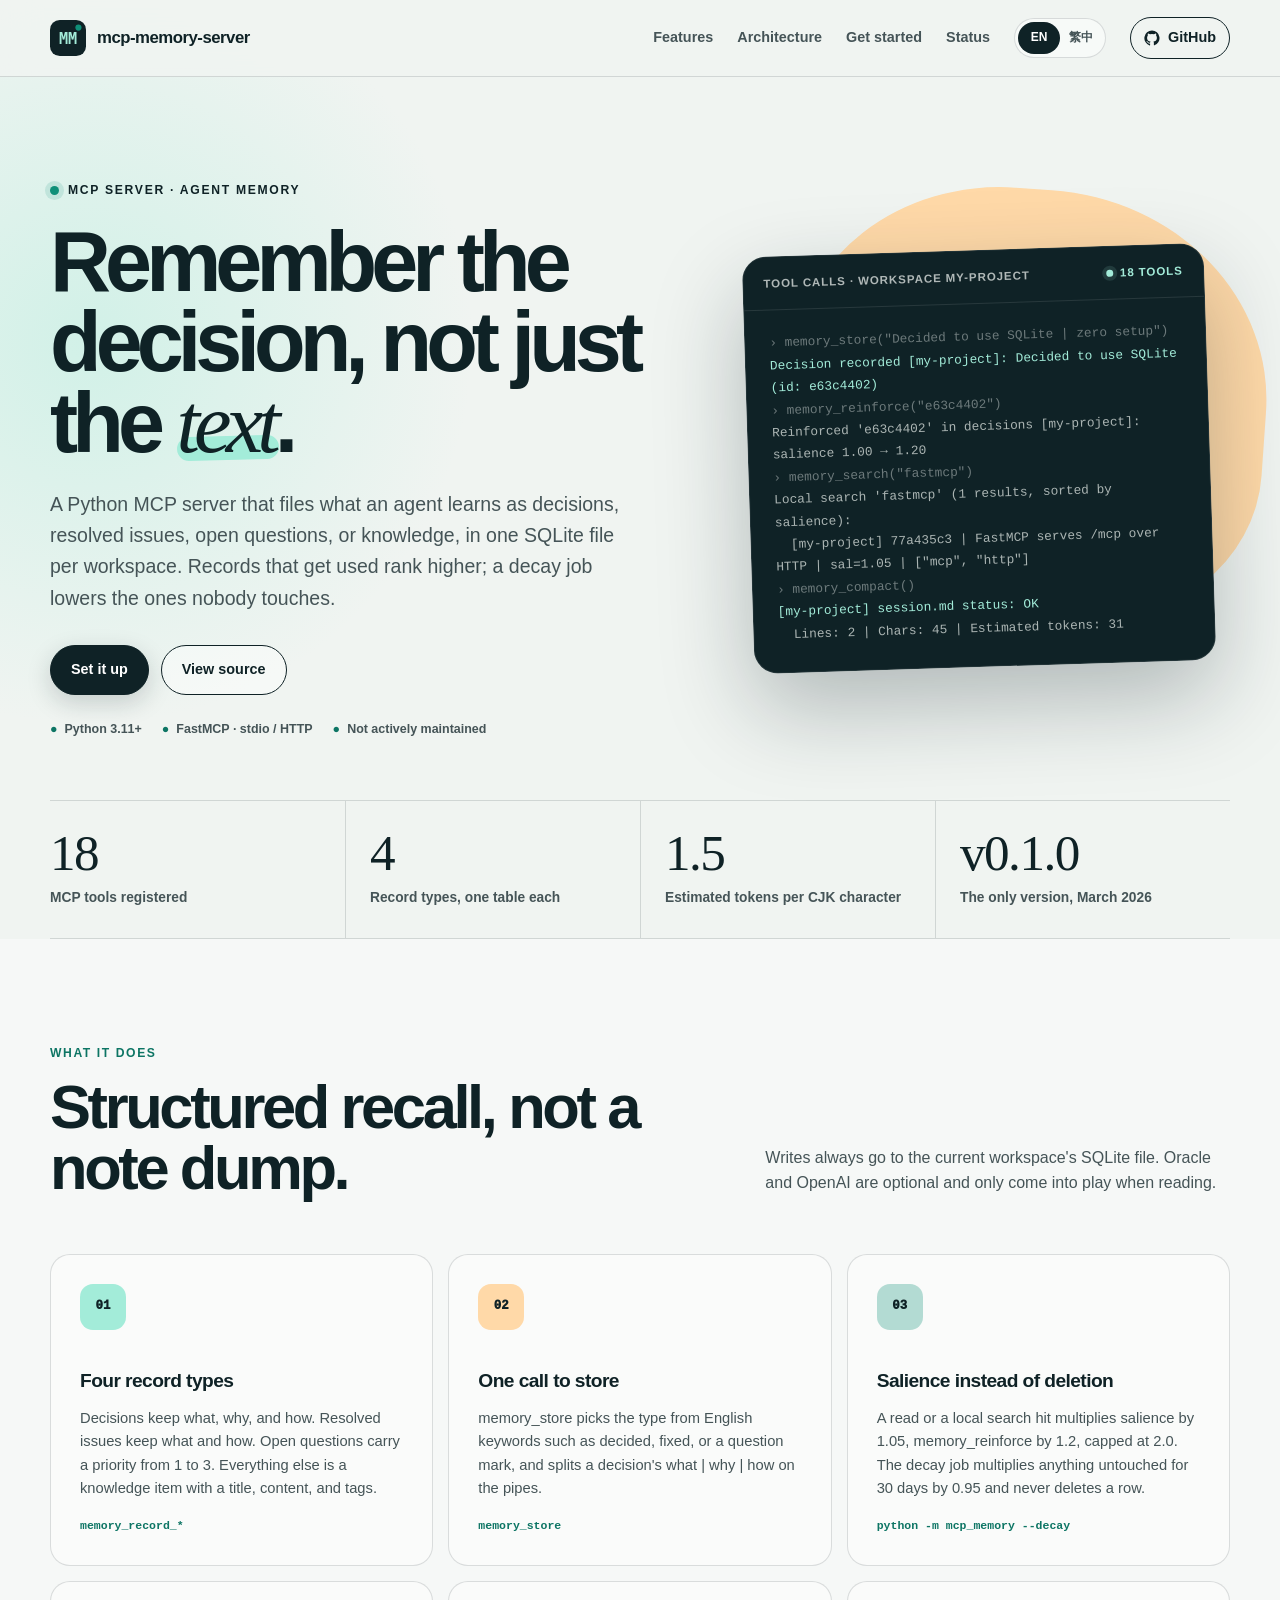
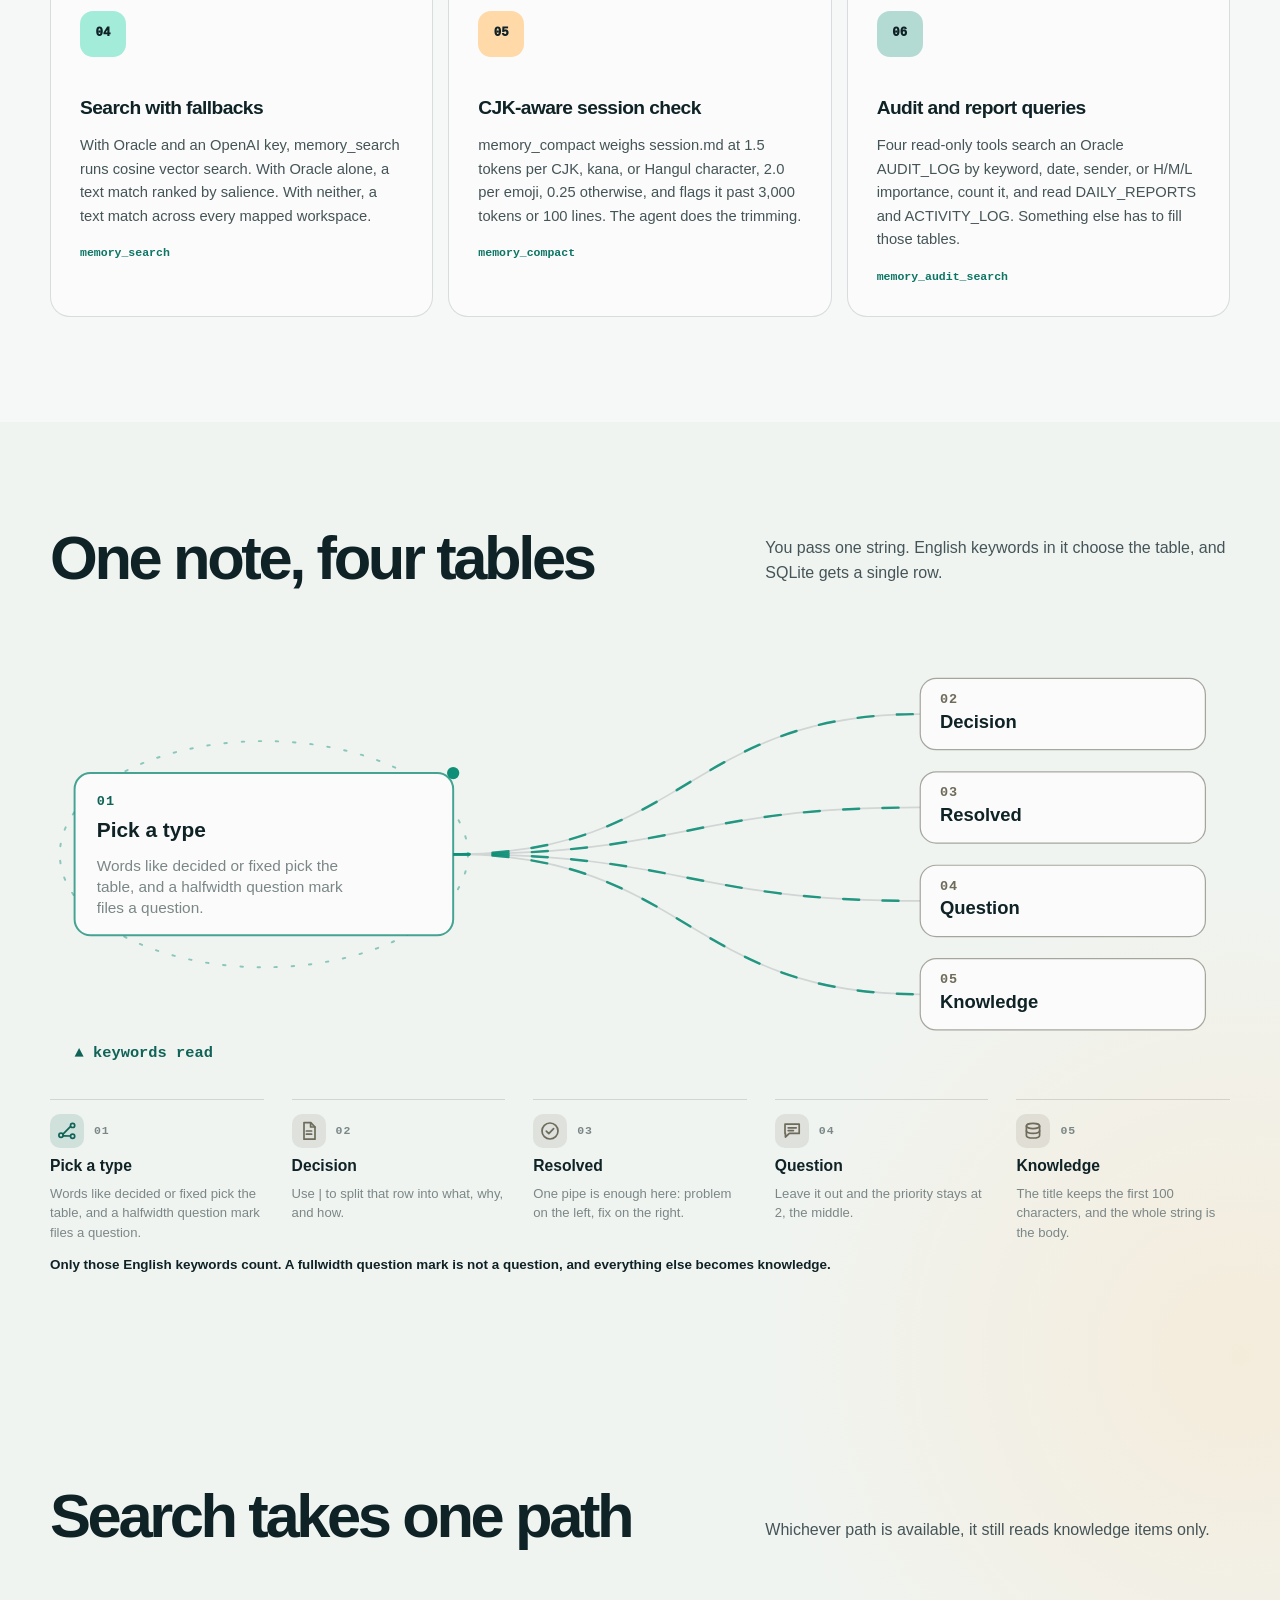
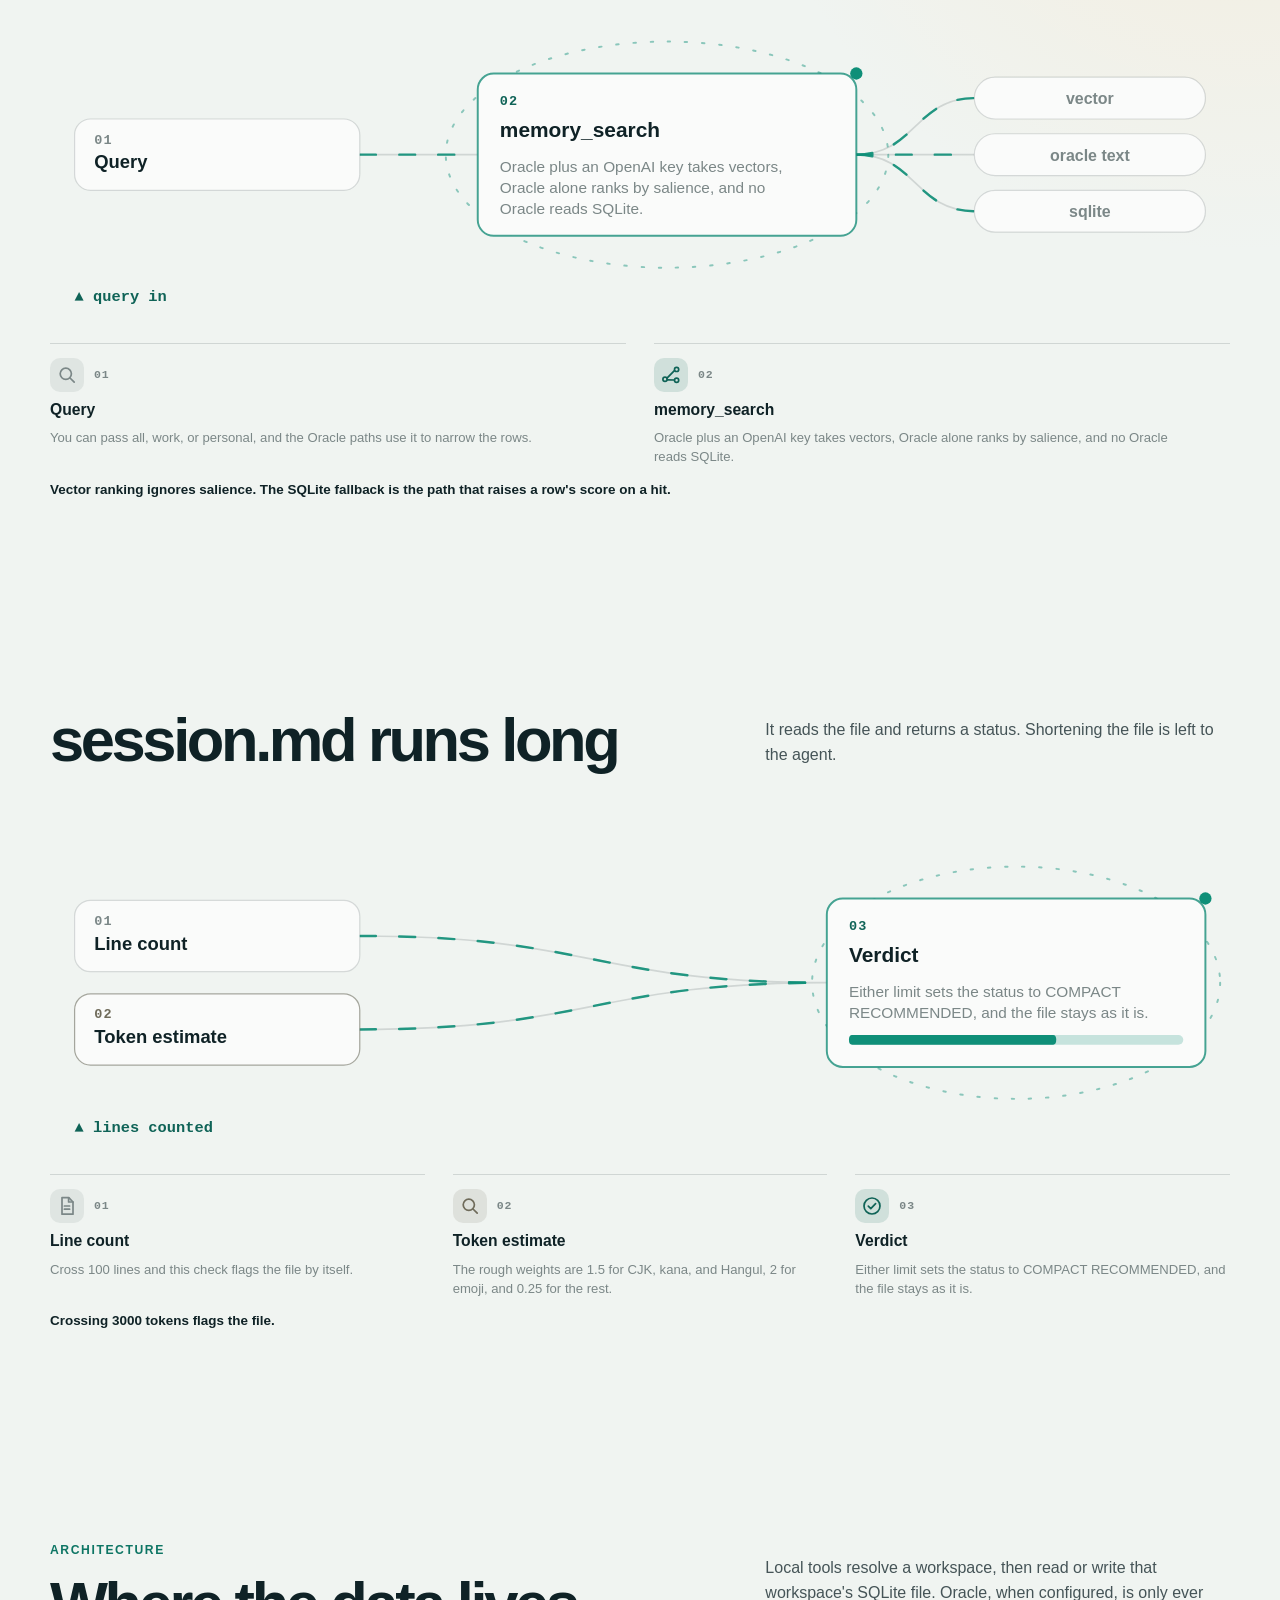
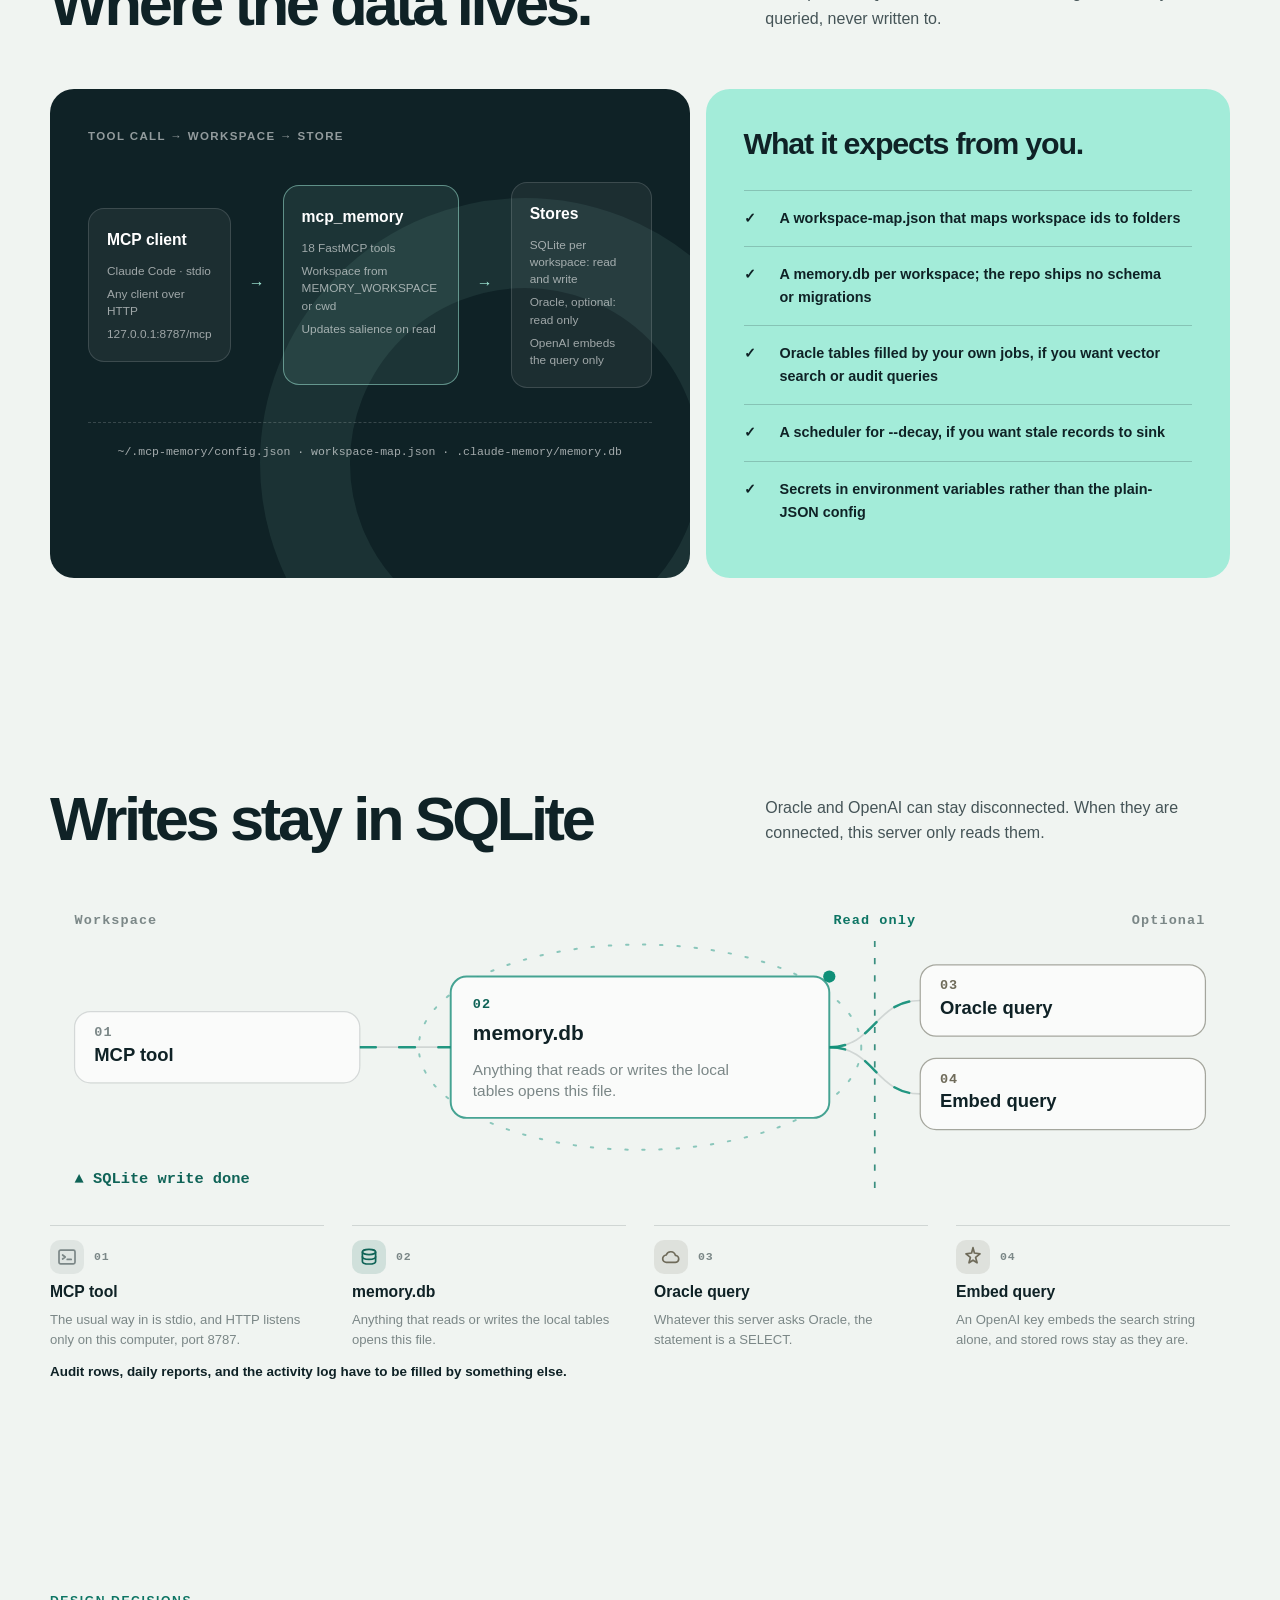
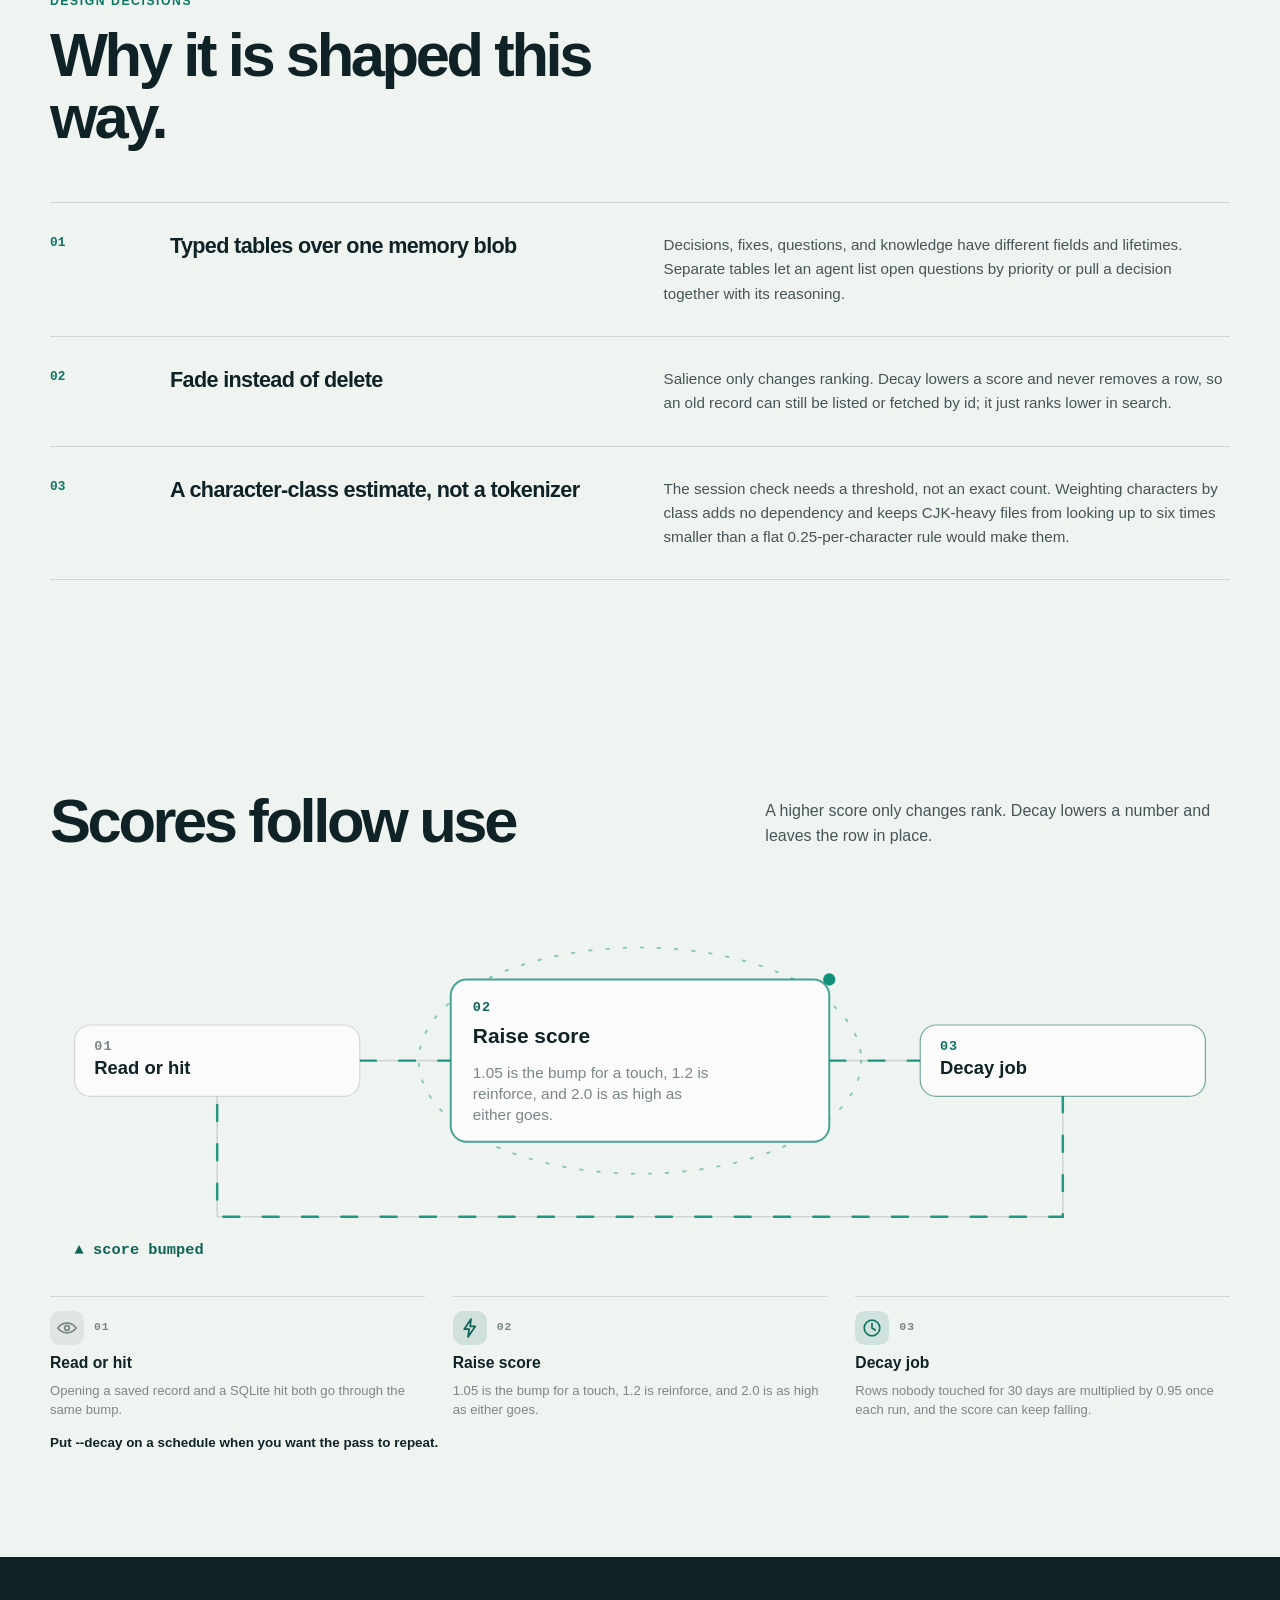
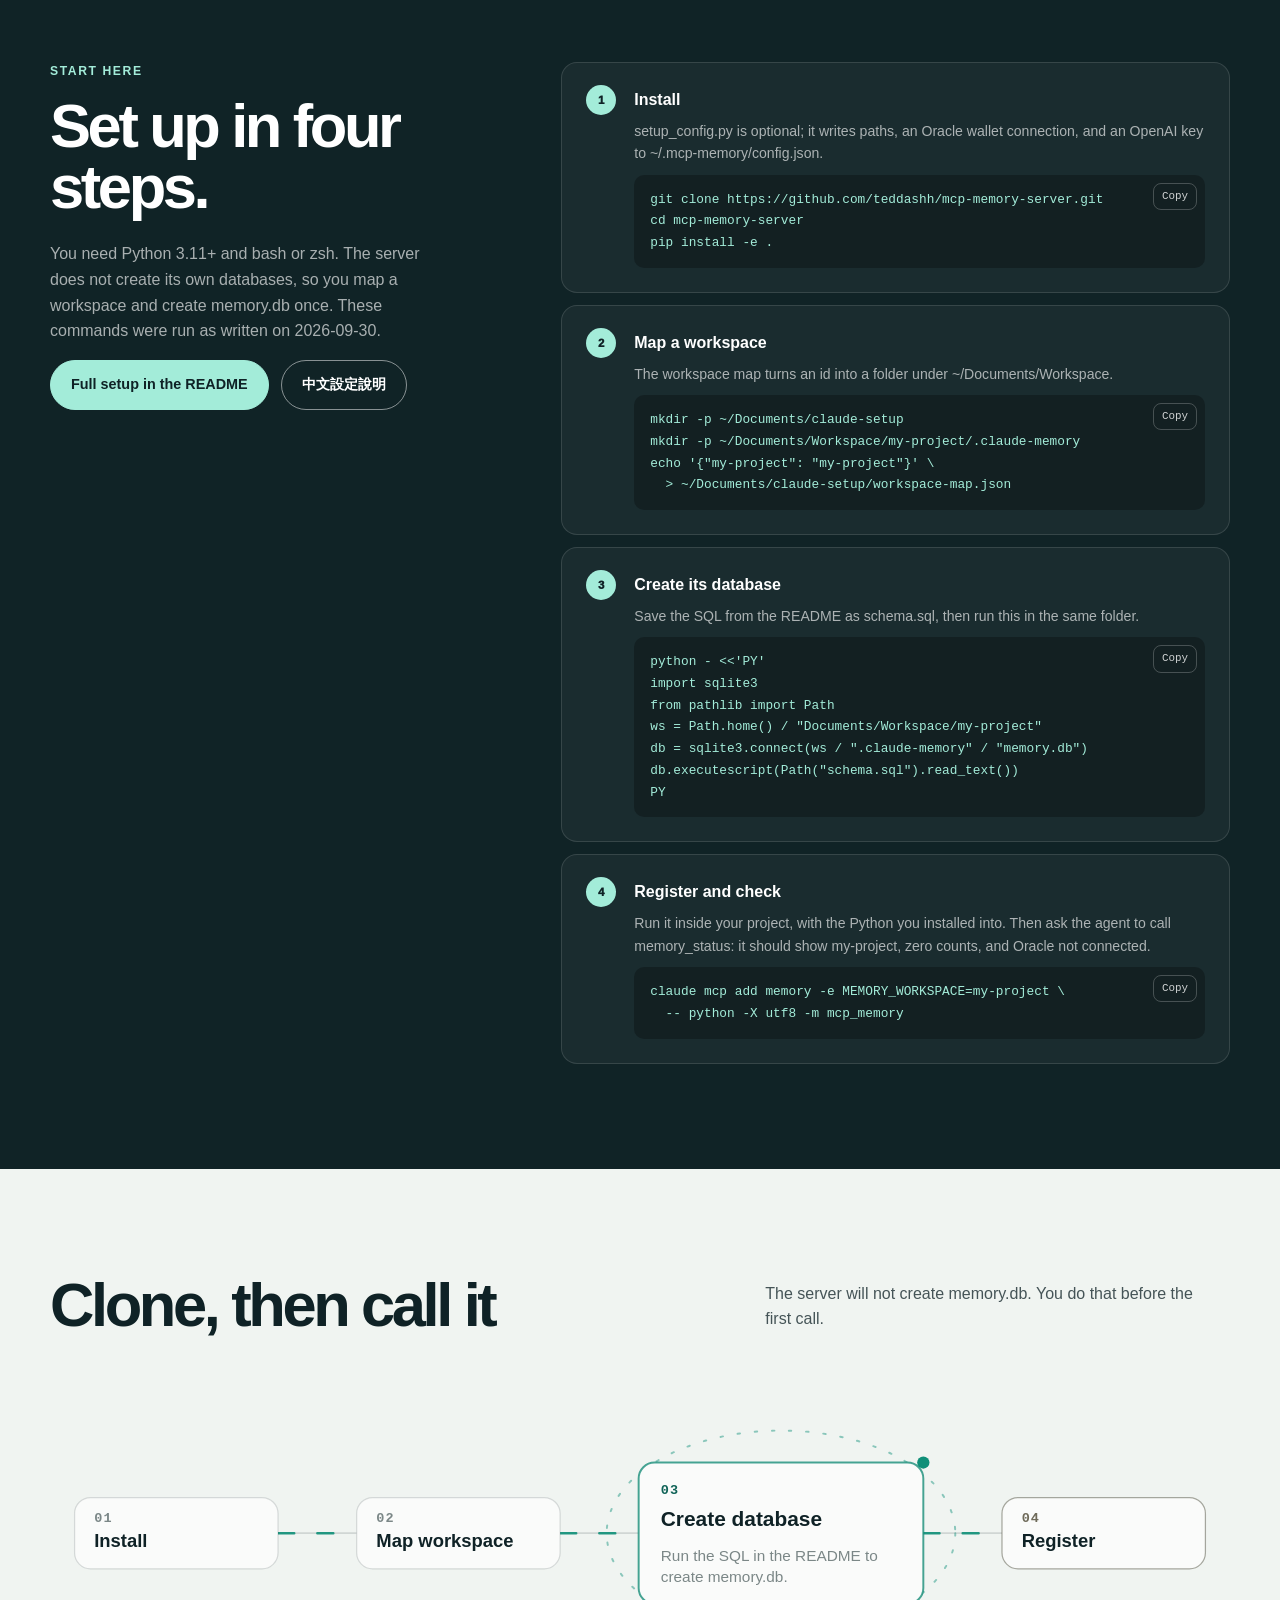
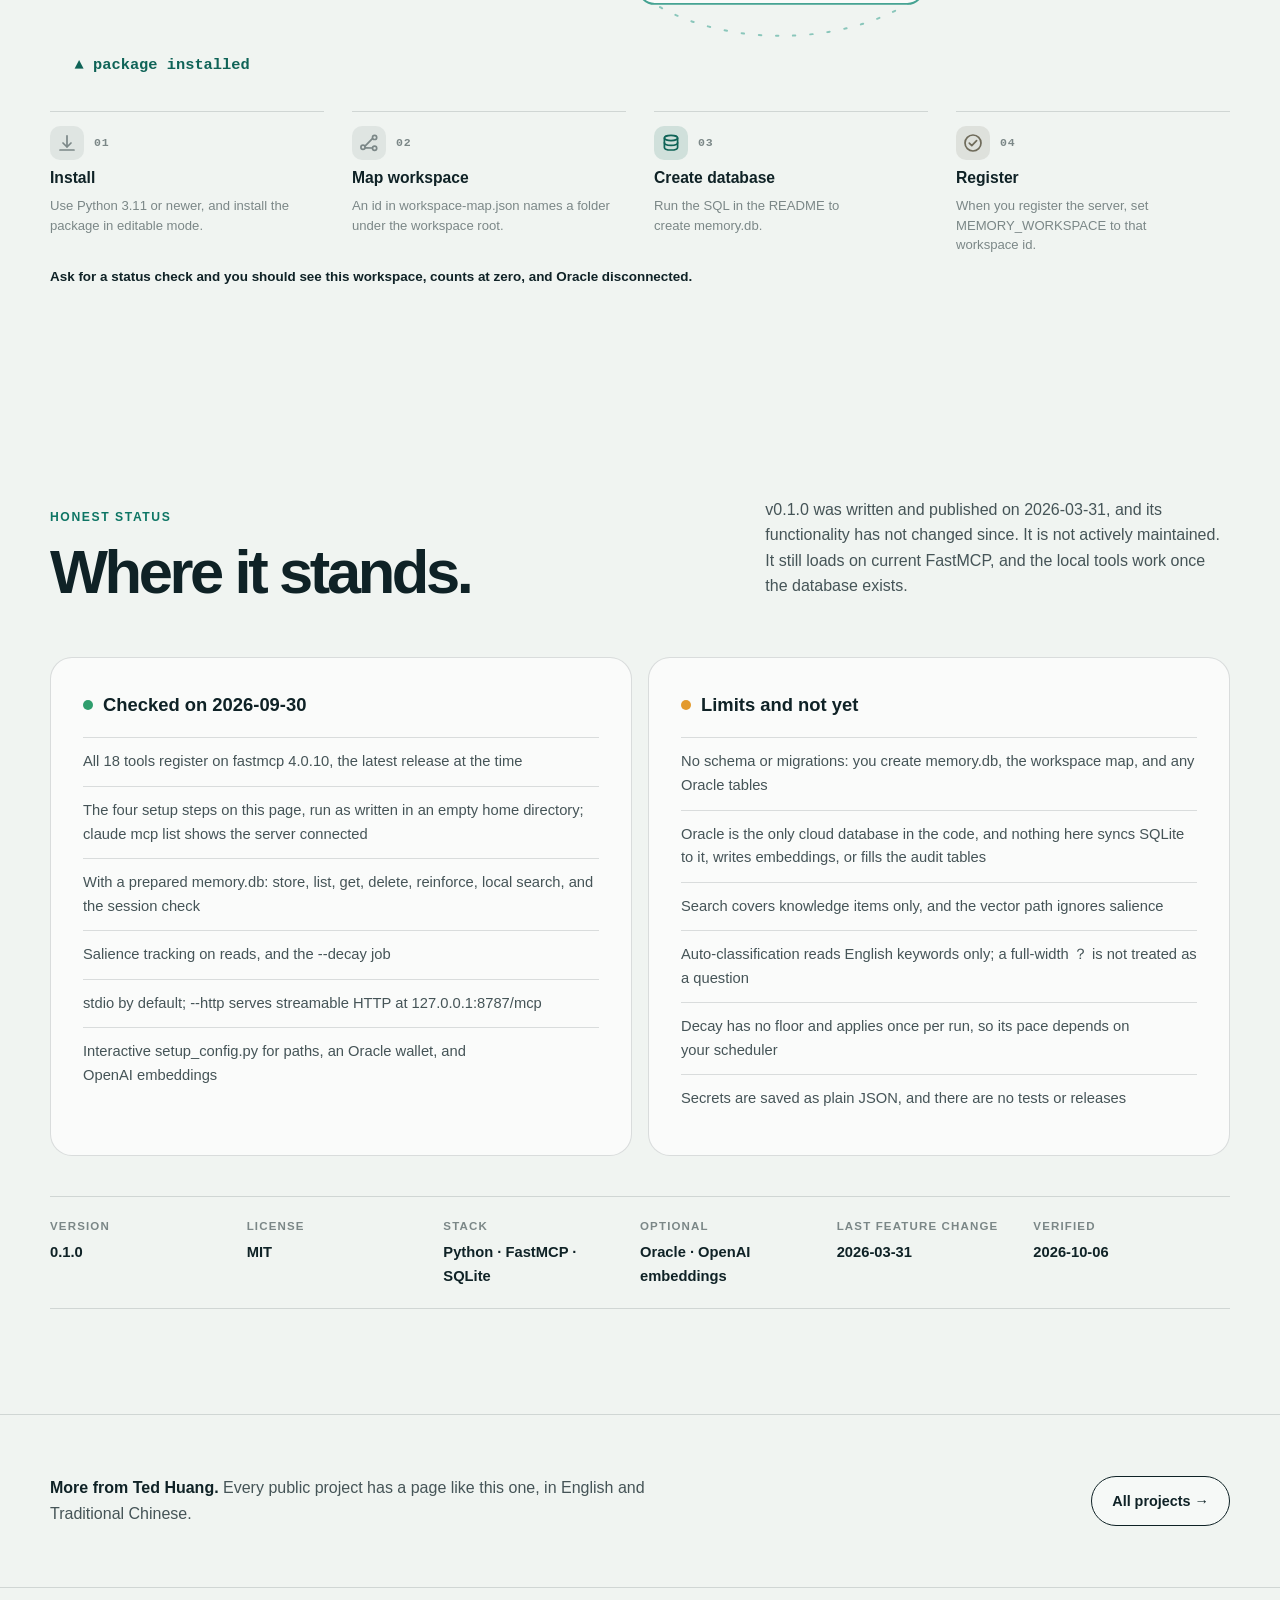
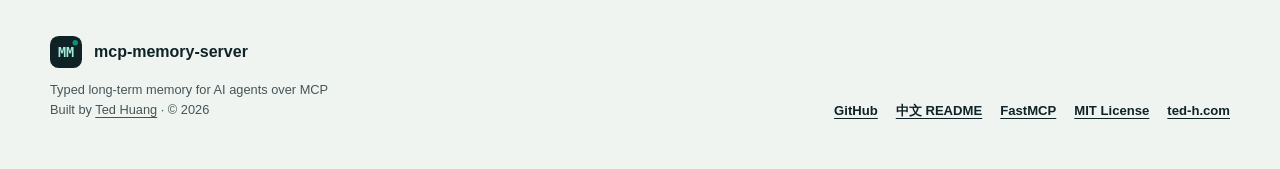
==== commit bfff97b8: "Rewrite the diagram text in plain language The six diagrams now say one idea each, with a short capt" ====
--- a/site/index.html
+++ b/site/index.html
@@ -40,13 +40,13 @@
 <section class="hero" id="top"><div class="hero-copy"><div class="eyebrow"><span class="lang-en">MCP server · agent memory</span><span class="lang-zh" lang="zh-Hant">MCP 伺服器 · agent 記憶</span></div><h1 class="lang-en">Remember the decision, not just the <em>text</em>.</h1><h1 class="lang-zh" lang="zh-Hant">記住的是<em>決策</em>，不只是文字。</h1><p class="lang-en">A Python MCP server that files what an agent learns as decisions, resolved issues, open questions, or knowledge, in one SQLite file per workspace. Records that get used rank higher; a decay job lowers the ones nobody touches.</p><p class="lang-zh" lang="zh-Hant">一個 Python 寫的 MCP 伺服器，把 agent 學到的東西分成決策、已解決的問題、待解問題與知識，每個工作區存成一個 SQLite 檔。常被用到的紀錄排得比較前面，沒人碰的由衰減排程慢慢調低。</p><div class="button-row"><a class="button button-primary" href="#start"><span class="lang-en">Set it up</span><span class="lang-zh" lang="zh-Hant">開始設定</span></a><a class="button button-secondary" href="https://github.com/teddashh/mcp-memory-server"><span class="lang-en">View source</span><span class="lang-zh" lang="zh-Hant">查看原始碼</span></a></div><div class="hero-notes"><span>Python 3.11+</span><span>FastMCP · stdio / HTTP</span><span class="lang-en">Not actively maintained</span><span class="lang-zh" lang="zh-Hant">目前沒有持續維護</span></div></div><div class="visual-wrap"><div class="panel"><div class="panel-top"><span><span class="lang-en">Tool calls · workspace my-project</span><span class="lang-zh" lang="zh-Hant">工具呼叫 · 工作區 my-project</span></span><span class="live-dot"><span class="lang-en">18 tools</span><span class="lang-zh" lang="zh-Hant">18 個工具</span></span></div><pre class="term"><span class="t-dim">› memory_store(&quot;Decided to use SQLite | zero setup&quot;)</span><span class="t-ok">Decision recorded [my-project]: Decided to use SQLite (id: e63c4402)</span><span class="t-dim">› memory_reinforce(&quot;e63c4402&quot;)</span><span class="t-out">Reinforced &#x27;e63c4402&#x27; in decisions [my-project]: salience 1.00 → 1.20</span><span class="t-dim">› memory_search(&quot;fastmcp&quot;)</span><span class="t-out">Local search &#x27;fastmcp&#x27; (1 results, sorted by salience):</span><span class="t-out">  [my-project] 77a435c3 | FastMCP serves /mcp over HTTP | sal=1.05 | [&quot;mcp&quot;, &quot;http&quot;]</span><span class="t-dim">› memory_compact()</span><span class="t-ok">[my-project] session.md status: OK</span><span class="t-out">  Lines: 2 | Chars: 45 | Estimated tokens: 31</span></pre></div></div></section>
 <div class="stats n4"><div class="stat"><span class="stat-value">18</span><span class="stat-label"><span class="lang-en">MCP tools registered</span><span class="lang-zh" lang="zh-Hant">已註冊的 MCP 工具</span></span></div><div class="stat"><span class="stat-value">4</span><span class="stat-label"><span class="lang-en">Record types, one table each</span><span class="lang-zh" lang="zh-Hant">紀錄類型，各有一張表</span></span></div><div class="stat"><span class="stat-value">1.5</span><span class="stat-label"><span class="lang-en">Estimated tokens per CJK character</span><span class="lang-zh" lang="zh-Hant">每個 CJK 字元的估計 token 數</span></span></div><div class="stat"><span class="stat-value">v0.1.0</span><span class="stat-label"><span class="lang-en">The only version, March 2026</span><span class="lang-zh" lang="zh-Hant">唯一的版本，2026 年 3 月</span></span></div></div>
 <section class="tinted" id="features"><div class="section"><div class="section-heading "><div><div class="section-kicker"><span class="lang-en">What it does</span><span class="lang-zh" lang="zh-Hant">它做什麼</span></div><h2 class="lang-en">Structured recall, not a note dump.</h2><h2 class="lang-zh" lang="zh-Hant">有結構的回想，不是一堆筆記。</h2></div><p class="lang-en">Writes always go to the current workspace&#x27;s SQLite file. Oracle and OpenAI are optional and only come into play when reading.</p><p class="lang-zh" lang="zh-Hant">寫入一律進目前工作區的 SQLite 檔。Oracle 與 OpenAI 都是選配，只在讀取時派上用場。</p></div><div class="card-grid"><article class="card"><div class="card-icon">01</div><h3 class="lang-en">Four record types</h3><h3 class="lang-zh" lang="zh-Hant">四種紀錄類型</h3><p class="lang-en">Decisions keep what, why, and how. Resolved issues keep what and how. Open questions carry a priority from 1 to 3. Everything else is a knowledge item with a title, content, and tags.</p><p class="lang-zh" lang="zh-Hant">決策記下做什麼、為什麼、怎麼做；已解決的問題記下問題與解法；待解問題有 1 到 3 的優先度；其餘都是有標題、內容與標籤的知識項目。</p><span class="tag">memory_record_*</span></article><article class="card"><div class="card-icon">02</div><h3 class="lang-en">One call to store</h3><h3 class="lang-zh" lang="zh-Hant">一個呼叫就能存</h3><p class="lang-en">memory_store picks the type from English keywords such as decided, fixed, or a question mark, and splits a decision&#x27;s what | why | how on the pipes.</p><p class="lang-zh" lang="zh-Hant">memory_store 依英文關鍵字判斷類型，例如 decided、fixed 或半形的 ?，再用 | 把決策拆成做什麼、為什麼、怎麼做。</p><span class="tag">memory_store</span></article><article class="card"><div class="card-icon">03</div><h3 class="lang-en">Salience instead of deletion</h3><h3 class="lang-zh" lang="zh-Hant">用重要度取代刪除</h3><p class="lang-en">A read or a local search hit multiplies salience by 1.05, memory_reinforce by 1.2, capped at 2.0. The decay job multiplies anything untouched for 30 days by 0.95 and never deletes a row.</p><p class="lang-zh" lang="zh-Hant">每次讀取或本地搜尋命中，重要度乘以 1.05；memory_reinforce 乘以 1.2，上限 2.0。衰減排程把 30 天沒被碰過的紀錄乘以 0.95，但從不刪除資料。</p><span class="tag">python -m mcp_memory --decay</span></article><article class="card"><div class="card-icon">04</div><h3 class="lang-en">Search with fallbacks</h3><h3 class="lang-zh" lang="zh-Hant">逐層退回的搜尋</h3><p class="lang-en">With Oracle and an OpenAI key, memory_search runs cosine vector search. With Oracle alone, a text match ranked by salience. With neither, a text match across every mapped workspace.</p><p class="lang-zh" lang="zh-Hant">有 Oracle 加 OpenAI 金鑰時，memory_search 做 cosine 向量搜尋；只有 Oracle 時，改用依重要度排序的文字比對；兩者都沒有，就比對所有已對應的工作區。</p><span class="tag">memory_search</span></article><article class="card"><div class="card-icon">05</div><h3 class="lang-en">CJK-aware session check</h3><h3 class="lang-zh" lang="zh-Hant">CJK 感知的 session 檢查</h3><p class="lang-en">memory_compact weighs session.md at 1.5 tokens per CJK, kana, or Hangul character, 2.0 per emoji, 0.25 otherwise, and flags it past 3,000 tokens or 100 lines. The agent does the trimming.</p><p class="lang-zh" lang="zh-Hant">memory_compact 估算 session.md 時，CJK、日文假名與韓文每字算 1.5 token，emoji 算 2.0，其他算 0.25，超過 3,000 token 或 100 行就提醒壓縮，實際整理交給 agent。</p><span class="tag">memory_compact</span></article><article class="card"><div class="card-icon">06</div><h3 class="lang-en">Audit and report queries</h3><h3 class="lang-zh" lang="zh-Hant">稽核與報告查詢</h3><p class="lang-en">Four read-only tools search an Oracle AUDIT_LOG by keyword, date, sender, or H/M/L importance, count it, and read DAILY_REPORTS and ACTIVITY_LOG. Something else has to fill those tables.</p><p class="lang-zh" lang="zh-Hant">四個唯讀工具可以依關鍵字、日期、寄件者或 H/M/L 重要性搜尋 Oracle 的 AUDIT_LOG、做統計，也能讀 DAILY_REPORTS 與 ACTIVITY_LOG。這些表要由別的程式寫入。</p><span class="tag">memory_audit_search</span></article></div></div></section>
-<section class="section" id="store"><div class="section-heading "><div><h2 class="lang-en">How a note is filed</h2><h2 class="lang-zh" lang="zh-Hant">一則紀錄怎麼歸檔</h2></div><p class="lang-en">memory_store reads English keywords, then writes one row in that workspace&#x27;s SQLite file.</p><p class="lang-zh" lang="zh-Hant">memory_store 先看英文關鍵字，再把一列寫進該工作區的 SQLite 檔。</p></div><figure class="fd lang-en" data-fd="{&quot;columns&quot;:[[0],[1],[2,3,4,5]],&quot;core&quot;:1}"><ol class="fd-legend"><li class="fd-node" data-step="0" data-tone="neutral" data-icon="terminal"><span class="fd-head"><span class="fd-chip"></span><span class="fd-step" aria-hidden="true">01</span></span><p class="fd-title">Tool call</p><p class="fd-note">An MCP client calls memory_store with one string.</p><span class="fd-link" aria-hidden="true"></span></li><li class="fd-node" data-step="1" data-tone="accent" data-icon="route"><span class="fd-head"><span class="fd-chip"></span><span class="fd-step" aria-hidden="true">02</span></span><p class="fd-title">Pick a type</p><p class="fd-note">Words such as decided or fixed pick the table, and a halfwidth question mark marks a question.</p><span class="fd-link" aria-hidden="true"></span></li><li class="fd-node" data-step="2" data-tone="info" data-icon="doc"><span class="fd-head"><span class="fd-chip"></span><span class="fd-step" aria-hidden="true">03</span></span><p class="fd-title">Decision</p><p class="fd-note">The row keeps what, why, and how, split on pipe characters.</p><span class="fd-link" aria-hidden="true"></span></li><li class="fd-node" data-step="3" data-tone="info" data-icon="check"><span class="fd-head"><span class="fd-chip"></span><span class="fd-step" aria-hidden="true">04</span></span><p class="fd-title">Resolved</p><p class="fd-note">The row keeps the problem and the fix, split on one pipe.</p><span class="fd-link" aria-hidden="true"></span></li><li class="fd-node" data-step="4" data-tone="info" data-icon="chat"><span class="fd-head"><span class="fd-chip"></span><span class="fd-step" aria-hidden="true">05</span></span><p class="fd-title">Question</p><p class="fd-note">Priority stays 1, 2, or 3, and the default is 2.</p><span class="fd-link" aria-hidden="true"></span></li><li class="fd-node" data-step="5" data-tone="info" data-icon="database"><span class="fd-head"><span class="fd-chip"></span><span class="fd-step" aria-hidden="true">06</span></span><p class="fd-title">Knowledge</p><p class="fd-note">The title is the first 100 characters, and the full string is the body.</p></li></ol><ul class="fd-ticks"><li>keywords checked</li><li>table chosen</li><li>one row inserted</li></ul><figcaption>memory_store classifies one string with English keywords such as decided, fixed, or a halfwidth question mark, splits a decision on pipe characters, and inserts one row into decisions, resolved, open_questions, or knowledge_items.</figcaption></figure><figure class="fd lang-zh" lang="zh-Hant" data-fd="{&quot;columns&quot;:[[0],[1],[2,3,4,5]],&quot;core&quot;:1}"><ol class="fd-legend"><li class="fd-node" data-step="0" data-tone="neutral" data-icon="terminal"><span class="fd-head"><span class="fd-chip"></span><span class="fd-step" aria-hidden="true">01</span></span><p class="fd-title">工具呼叫</p><p class="fd-note">MCP 用戶端用一個字串呼叫 memory_store。</p><span class="fd-link" aria-hidden="true"></span></li><li class="fd-node" data-step="1" data-tone="accent" data-icon="route"><span class="fd-head"><span class="fd-chip"></span><span class="fd-step" aria-hidden="true">02</span></span><p class="fd-title">判斷類型</p><p class="fd-note">decided、fixed 這類英文單字決定資料表，半形問號則當成問題。</p><span class="fd-link" aria-hidden="true"></span></li><li class="fd-node" data-step="2" data-tone="info" data-icon="doc"><span class="fd-head"><span class="fd-chip"></span><span class="fd-step" aria-hidden="true">03</span></span><p class="fd-title">決策</p><p class="fd-note">這一列用直線符號拆成做什麼、為什麼、怎麼做。</p><span class="fd-link" aria-hidden="true"></span></li><li class="fd-node" data-step="3" data-tone="info" data-icon="check"><span class="fd-head"><span class="fd-chip"></span><span class="fd-step" aria-hidden="true">04</span></span><p class="fd-title">已解決</p><p class="fd-note">這一列用一個直線符號拆成問題與解法。</p><span class="fd-link" aria-hidden="true"></span></li><li class="fd-node" data-step="4" data-tone="info" data-icon="chat"><span class="fd-head"><span class="fd-chip"></span><span class="fd-step" aria-hidden="true">05</span></span><p class="fd-title">待解問題</p><p class="fd-note">優先度是 1、2 或 3，預設為 2。</p><span class="fd-link" aria-hidden="true"></span></li><li class="fd-node" data-step="5" data-tone="info" data-icon="database"><span class="fd-head"><span class="fd-chip"></span><span class="fd-step" aria-hidden="true">06</span></span><p class="fd-title">知識</p><p class="fd-note">標題取前 100 個字元，整段字串當內容。</p></li></ol><ul class="fd-ticks"><li>已檢查關鍵字</li><li>已選定資料表</li><li>已寫入一列</li></ul><figcaption>memory_store 用 decided、fixed 或半形問號這類英文關鍵字分類，決策再用直線符號拆欄，然後在 decisions、resolved、open_questions 或 knowledge_items 插入一列。</figcaption></figure></section>
-<section class="section" id="search"><div class="section-heading "><div><h2 class="lang-en">Which search actually runs</h2><h2 class="lang-zh" lang="zh-Hant">搜尋實際走哪一條</h2></div><p class="lang-en">memory_search tries the richest path it can, and every path reads knowledge items only.</p><p class="lang-zh" lang="zh-Hant">memory_search 能用多完整就用多完整，而且每一條都只讀知識項目。</p></div><figure class="fd lang-en" data-fd="{&quot;columns&quot;:[[0],[1]],&quot;core&quot;:1,&quot;lanes&quot;:[&quot;vector&quot;,&quot;oracle text&quot;,&quot;sqlite&quot;],&quot;selectedLane&quot;:2}"><ol class="fd-legend"><li class="fd-node" data-step="0" data-tone="neutral" data-icon="search"><span class="fd-head"><span class="fd-chip"></span><span class="fd-step" aria-hidden="true">01</span></span><p class="fd-title">Query</p><p class="fd-note">The caller passes a query, and optionally a domain of all, work, or personal.</p><span class="fd-link" aria-hidden="true"></span></li><li class="fd-node" data-step="1" data-tone="accent" data-icon="route"><span class="fd-head"><span class="fd-chip"></span><span class="fd-step" aria-hidden="true">02</span></span><p class="fd-title">memory_search</p><p class="fd-note">Vector needs Oracle plus an OpenAI key, Oracle text ranks by salience, and SQLite is the path with neither.</p></li></ol><ul class="fd-ticks"><li>query received</li><li>sqlite path highlighted</li><li>knowledge rows only</li></ul><figcaption>memory_search looks at knowledge items only. With Oracle and an OpenAI key it ranks by cosine distance and ignores salience. With Oracle alone it matches text and ranks by salience. With neither, the highlighted path, it matches text in every mapped workspace&#x27;s SQLite file and raises salience on each hit.</figcaption></figure><figure class="fd lang-zh" lang="zh-Hant" data-fd="{&quot;columns&quot;:[[0],[1]],&quot;core&quot;:1,&quot;lanes&quot;:[&quot;vector&quot;,&quot;oracle text&quot;,&quot;sqlite&quot;],&quot;selectedLane&quot;:2}"><ol class="fd-legend"><li class="fd-node" data-step="0" data-tone="neutral" data-icon="search"><span class="fd-head"><span class="fd-chip"></span><span class="fd-step" aria-hidden="true">01</span></span><p class="fd-title">查詢字串</p><p class="fd-note">呼叫端傳入查詢，也可以指定 all、work 或 personal。</p><span class="fd-link" aria-hidden="true"></span></li><li class="fd-node" data-step="1" data-tone="accent" data-icon="route"><span class="fd-head"><span class="fd-chip"></span><span class="fd-step" aria-hidden="true">02</span></span><p class="fd-title">搜尋入口</p><p class="fd-note">向量需要 Oracle 與 OpenAI 金鑰，Oracle 文字依重要度排序，兩者都沒有就走 SQLite。</p></li></ol><ul class="fd-ticks"><li>已收到查詢</li><li>標出的是 SQLite</li><li>只回知識項目</li></ul><figcaption>memory_search 只看知識項目。有 Oracle 與 OpenAI 金鑰時依 cosine 距離排序，不看重要度。只有 Oracle 時做文字比對並依重要度排序。兩者都沒有時走圖上標出的 SQLite：比對每個已對應工作區，並在命中時提高重要度。</figcaption></figure></section>
-<section class="section" id="session"><div class="section-heading "><div><h2 class="lang-en">When session.md is too long</h2><h2 class="lang-zh" lang="zh-Hant">session.md 何時過長</h2></div><p class="lang-en">memory_compact estimates a length and stops there. The agent does the trimming.</p><p class="lang-zh" lang="zh-Hant">memory_compact 只估算長度就停住。整理內容是 agent 的工作。</p></div><figure class="fd lang-en" data-fd="{&quot;columns&quot;:[[0,1],[2]],&quot;core&quot;:2,&quot;meter&quot;:true}"><ol class="fd-legend"><li class="fd-node" data-step="0" data-tone="neutral" data-icon="doc"><span class="fd-head"><span class="fd-chip"></span><span class="fd-step" aria-hidden="true">01</span></span><p class="fd-title">Line count</p><p class="fd-note">More than 100 lines is enough on its own to flag the file.</p><span class="fd-link" aria-hidden="true"></span></li><li class="fd-node" data-step="1" data-tone="info" data-icon="search"><span class="fd-head"><span class="fd-chip"></span><span class="fd-step" aria-hidden="true">02</span></span><p class="fd-title">Token estimate</p><p class="fd-note">CJK, kana, and Hangul count as 1.5, emoji as 2.0, and every other character as 0.25.</p><span class="fd-link" aria-hidden="true"></span></li><li class="fd-node" data-step="2" data-tone="accent" data-icon="check"><span class="fd-head"><span class="fd-chip"></span><span class="fd-step" aria-hidden="true">03</span></span><p class="fd-title">Verdict</p><p class="fd-note">Past 3000 tokens or 100 lines the status is COMPACT RECOMMENDED, and no row is rewritten.</p></li></ol><ul class="fd-ticks"><li>lines and tokens counted</li><li>threshold is either one</li><li>agent does the trim</li></ul><figcaption>memory_compact reads session.md beside memory.db, counts lines, and estimates tokens by character class: 1.5 for CJK, kana, and Hangul, 2.0 for emoji, and 0.25 otherwise. Either more than 100 lines or more than 3000 tokens flags the file. The tool does not trim it.</figcaption></figure><figure class="fd lang-zh" lang="zh-Hant" data-fd="{&quot;columns&quot;:[[0,1],[2]],&quot;core&quot;:2,&quot;meter&quot;:true}"><ol class="fd-legend"><li class="fd-node" data-step="0" data-tone="neutral" data-icon="doc"><span class="fd-head"><span class="fd-chip"></span><span class="fd-step" aria-hidden="true">01</span></span><p class="fd-title">行數</p><p class="fd-note">超過 100 行，單這一項就會標記該檔。</p><span class="fd-link" aria-hidden="true"></span></li><li class="fd-node" data-step="1" data-tone="info" data-icon="search"><span class="fd-head"><span class="fd-chip"></span><span class="fd-step" aria-hidden="true">02</span></span><p class="fd-title">token 估算</p><p class="fd-note">CJK、假名與韓文每字 1.5，emoji 每字 2.0，其他字元 0.25。</p><span class="fd-link" aria-hidden="true"></span></li><li class="fd-node" data-step="2" data-tone="accent" data-icon="check"><span class="fd-head"><span class="fd-chip"></span><span class="fd-step" aria-hidden="true">03</span></span><p class="fd-title">判定</p><p class="fd-note">超過 3000 token 或 100 行，狀態就是 COMPACT RECOMMENDED，不會改寫任何一列。</p></li></ol><ul class="fd-ticks"><li>已數行數與 token</li><li>兩個門檻看一個</li><li>整理交給 agent</li></ul><figcaption>memory_compact 讀取 memory.db 旁邊的 session.md，數行數，並依字元類別估算 token：CJK、假名與韓文 1.5，emoji 2.0，其他 0.25。超過 100 行或超過 3000 token 就標記。這個工具本身不會刪減內容。</figcaption></figure></section>
+<section class="section" id="store"><div class="section-heading "><div><h2 class="lang-en">One note, four tables</h2><h2 class="lang-zh" lang="zh-Hant">一則紀錄，四張表</h2></div><p class="lang-en">You pass one string. English keywords in it choose the table, and SQLite gets a single row.</p><p class="lang-zh" lang="zh-Hant">你傳一串文字。裡面的英文關鍵字決定表，SQLite 只會多一列。</p></div><figure class="fd lang-en" data-fd="{&quot;columns&quot;:[[0],[1,2,3,4]],&quot;core&quot;:0}"><ol class="fd-legend"><li class="fd-node" data-step="0" data-tone="accent" data-icon="route"><span class="fd-head"><span class="fd-chip"></span><span class="fd-step" aria-hidden="true">01</span></span><p class="fd-title">Pick a type</p><p class="fd-note">Words like decided or fixed pick the table, and a halfwidth question mark files a question.</p><span class="fd-link" aria-hidden="true"></span></li><li class="fd-node" data-step="1" data-tone="info" data-icon="doc"><span class="fd-head"><span class="fd-chip"></span><span class="fd-step" aria-hidden="true">02</span></span><p class="fd-title">Decision</p><p class="fd-note">Use | to split that row into what, why, and how.</p><span class="fd-link" aria-hidden="true"></span></li><li class="fd-node" data-step="2" data-tone="info" data-icon="check"><span class="fd-head"><span class="fd-chip"></span><span class="fd-step" aria-hidden="true">03</span></span><p class="fd-title">Resolved</p><p class="fd-note">One pipe is enough here: problem on the left, fix on the right.</p><span class="fd-link" aria-hidden="true"></span></li><li class="fd-node" data-step="3" data-tone="info" data-icon="chat"><span class="fd-head"><span class="fd-chip"></span><span class="fd-step" aria-hidden="true">04</span></span><p class="fd-title">Question</p><p class="fd-note">Leave it out and the priority stays at 2, the middle.</p><span class="fd-link" aria-hidden="true"></span></li><li class="fd-node" data-step="4" data-tone="info" data-icon="database"><span class="fd-head"><span class="fd-chip"></span><span class="fd-step" aria-hidden="true">05</span></span><p class="fd-title">Knowledge</p><p class="fd-note">The title keeps the first 100 characters, and the whole string is the body.</p></li></ol><ul class="fd-ticks"><li>keywords read</li><li>table picked</li><li>one row written</li></ul><figcaption>Only those English keywords count. A fullwidth question mark is not a question, and everything else becomes knowledge.</figcaption></figure><figure class="fd lang-zh" lang="zh-Hant" data-fd="{&quot;columns&quot;:[[0],[1,2,3,4]],&quot;core&quot;:0}"><ol class="fd-legend"><li class="fd-node" data-step="0" data-tone="accent" data-icon="route"><span class="fd-head"><span class="fd-chip"></span><span class="fd-step" aria-hidden="true">01</span></span><p class="fd-title">判斷類型</p><p class="fd-note">decided 或 fixed 這類字決定表，半形問號則當成問題。</p><span class="fd-link" aria-hidden="true"></span></li><li class="fd-node" data-step="1" data-tone="info" data-icon="doc"><span class="fd-head"><span class="fd-chip"></span><span class="fd-step" aria-hidden="true">02</span></span><p class="fd-title">決策</p><p class="fd-note">用 | 隔開，拆成做什麼、為什麼和怎麼做。</p><span class="fd-link" aria-hidden="true"></span></li><li class="fd-node" data-step="2" data-tone="info" data-icon="check"><span class="fd-head"><span class="fd-chip"></span><span class="fd-step" aria-hidden="true">03</span></span><p class="fd-title">已解決</p><p class="fd-note">這裡一個 | 就夠，左邊是問題，右邊是解法。</p><span class="fd-link" aria-hidden="true"></span></li><li class="fd-node" data-step="3" data-tone="info" data-icon="chat"><span class="fd-head"><span class="fd-chip"></span><span class="fd-step" aria-hidden="true">04</span></span><p class="fd-title">待解問題</p><p class="fd-note">沒填的話，優先度就是 2，中間那一檔。</p><span class="fd-link" aria-hidden="true"></span></li><li class="fd-node" data-step="4" data-tone="info" data-icon="database"><span class="fd-head"><span class="fd-chip"></span><span class="fd-step" aria-hidden="true">05</span></span><p class="fd-title">知識</p><p class="fd-note">標題只留前 100 個字，整段字串當內容。</p></li></ol><ul class="fd-ticks"><li>看過關鍵字</li><li>表選好了</li><li>寫進一列</li></ul><figcaption>只認這些英文關鍵字。全形問號不算問題，對不上的字就進知識表。</figcaption></figure></section>
+<section class="section" id="search"><div class="section-heading "><div><h2 class="lang-en">Search takes one path</h2><h2 class="lang-zh" lang="zh-Hant">搜尋只走一條路</h2></div><p class="lang-en">Whichever path is available, it still reads knowledge items only.</p><p class="lang-zh" lang="zh-Hant">不管走得到哪條路，讀的都只有知識。</p></div><figure class="fd lang-en" data-fd="{&quot;columns&quot;:[[0],[1]],&quot;core&quot;:1,&quot;lanes&quot;:[&quot;vector&quot;,&quot;oracle text&quot;,&quot;sqlite&quot;]}"><ol class="fd-legend"><li class="fd-node" data-step="0" data-tone="neutral" data-icon="search"><span class="fd-head"><span class="fd-chip"></span><span class="fd-step" aria-hidden="true">01</span></span><p class="fd-title">Query</p><p class="fd-note">You can pass all, work, or personal, and the Oracle paths use it to narrow the rows.</p><span class="fd-link" aria-hidden="true"></span></li><li class="fd-node" data-step="1" data-tone="accent" data-icon="route"><span class="fd-head"><span class="fd-chip"></span><span class="fd-step" aria-hidden="true">02</span></span><p class="fd-title">memory_search</p><p class="fd-note">Oracle plus an OpenAI key takes vectors, Oracle alone ranks by salience, and no Oracle reads SQLite.</p></li></ol><ul class="fd-ticks"><li>query in</li><li>one path chosen</li><li>knowledge only</li></ul><figcaption>Vector ranking ignores salience. The SQLite fallback is the path that raises a row&#x27;s score on a hit.</figcaption></figure><figure class="fd lang-zh" lang="zh-Hant" data-fd="{&quot;columns&quot;:[[0],[1]],&quot;core&quot;:1,&quot;lanes&quot;:[&quot;vector&quot;,&quot;oracle text&quot;,&quot;sqlite&quot;]}"><ol class="fd-legend"><li class="fd-node" data-step="0" data-tone="neutral" data-icon="search"><span class="fd-head"><span class="fd-chip"></span><span class="fd-step" aria-hidden="true">01</span></span><p class="fd-title">查詢字串</p><p class="fd-note">可以帶 all、work 或 personal，Oracle 的路會拿來縮小範圍。</p><span class="fd-link" aria-hidden="true"></span></li><li class="fd-node" data-step="1" data-tone="accent" data-icon="route"><span class="fd-head"><span class="fd-chip"></span><span class="fd-step" aria-hidden="true">02</span></span><p class="fd-title">搜尋入口</p><p class="fd-note">Oracle 加 OpenAI 金鑰走向量，只有 Oracle 按重要度排，都沒有就查 SQLite。</p></li></ol><ul class="fd-ticks"><li>查詢進來了</li><li>選了一條路</li><li>只回知識</li></ul><figcaption>向量排序不看重要度。只有退回 SQLite 時，命中才會把那一列的分數調高。</figcaption></figure></section>
+<section class="section" id="session"><div class="section-heading "><div><h2 class="lang-en">session.md runs long</h2><h2 class="lang-zh" lang="zh-Hant">session.md 太長時</h2></div><p class="lang-en">It reads the file and returns a status. Shortening the file is left to the agent.</p><p class="lang-zh" lang="zh-Hant">它讀完檔，回你一個狀態。檔案要由 agent 自己縮短。</p></div><figure class="fd lang-en" data-fd="{&quot;columns&quot;:[[0,1],[2]],&quot;core&quot;:2,&quot;meter&quot;:true}"><ol class="fd-legend"><li class="fd-node" data-step="0" data-tone="neutral" data-icon="doc"><span class="fd-head"><span class="fd-chip"></span><span class="fd-step" aria-hidden="true">01</span></span><p class="fd-title">Line count</p><p class="fd-note">Cross 100 lines and this check flags the file by itself.</p><span class="fd-link" aria-hidden="true"></span></li><li class="fd-node" data-step="1" data-tone="info" data-icon="search"><span class="fd-head"><span class="fd-chip"></span><span class="fd-step" aria-hidden="true">02</span></span><p class="fd-title">Token estimate</p><p class="fd-note">The rough weights are 1.5 for CJK, kana, and Hangul, 2 for emoji, and 0.25 for the rest.</p><span class="fd-link" aria-hidden="true"></span></li><li class="fd-node" data-step="2" data-tone="accent" data-icon="check"><span class="fd-head"><span class="fd-chip"></span><span class="fd-step" aria-hidden="true">03</span></span><p class="fd-title">Verdict</p><p class="fd-note">Either limit sets the status to COMPACT RECOMMENDED, and the file stays as it is.</p></li></ol><ul class="fd-ticks"><li>lines counted</li><li>tokens estimated</li><li>file left as is</li></ul><figcaption>Crossing 3000 tokens flags the file.</figcaption></figure><figure class="fd lang-zh" lang="zh-Hant" data-fd="{&quot;columns&quot;:[[0,1],[2]],&quot;core&quot;:2,&quot;meter&quot;:true}"><ol class="fd-legend"><li class="fd-node" data-step="0" data-tone="neutral" data-icon="doc"><span class="fd-head"><span class="fd-chip"></span><span class="fd-step" aria-hidden="true">01</span></span><p class="fd-title">行數</p><p class="fd-note">過了 100 行，光這一項就會標記。</p><span class="fd-link" aria-hidden="true"></span></li><li class="fd-node" data-step="1" data-tone="info" data-icon="search"><span class="fd-head"><span class="fd-chip"></span><span class="fd-step" aria-hidden="true">02</span></span><p class="fd-title">token 估算</p><p class="fd-note">粗算時，漢字、假名和韓文字算 1.5，emoji 算 2，其他字元算 0.25。</p><span class="fd-link" aria-hidden="true"></span></li><li class="fd-node" data-step="2" data-tone="accent" data-icon="check"><span class="fd-head"><span class="fd-chip"></span><span class="fd-step" aria-hidden="true">03</span></span><p class="fd-title">判定</p><p class="fd-note">任一項超過，狀態就是 COMPACT RECOMMENDED，檔案原樣留著。</p></li></ol><ul class="fd-ticks"><li>行數算完</li><li>token 也估了</li><li>檔案維持原樣</li></ul><figcaption>超過 3000 token 會標記這個檔。</figcaption></figure></section>
 <section class="section" id="architecture"><div class="section-heading "><div><div class="section-kicker"><span class="lang-en">Architecture</span><span class="lang-zh" lang="zh-Hant">系統架構</span></div><h2 class="lang-en">Where the data lives.</h2><h2 class="lang-zh" lang="zh-Hant">資料放在哪裡。</h2></div><p class="lang-en">Local tools resolve a workspace, then read or write that workspace&#x27;s SQLite file. Oracle, when configured, is only ever queried, never written to.</p><p class="lang-zh" lang="zh-Hant">本地工具會先判斷工作區，再讀寫該工作區的 SQLite 檔。有設定 Oracle 時只會查詢它，從不寫入。</p></div><div class="arch-shell"><div class="arch-map"><div class="map-label"><span class="lang-en">Tool call → workspace → store</span><span class="lang-zh" lang="zh-Hant">工具呼叫 → 工作區 → 儲存</span></div><div class="map-flow n3"><div class="map-node"><strong class="lang-en">MCP client</strong><strong class="lang-zh" lang="zh-Hant">MCP 用戶端</strong><span>Claude Code · stdio</span><span class="lang-en">Any client over HTTP</span><span class="lang-zh" lang="zh-Hant">任何走 HTTP 的用戶端</span><span>127.0.0.1:8787/mcp</span></div><div class="map-arrow" aria-hidden="true">&#8594;</div><div class="map-node is-core"><strong>mcp_memory</strong><span class="lang-en">18 FastMCP tools</span><span class="lang-zh" lang="zh-Hant">18 個 FastMCP 工具</span><span class="lang-en">Workspace from MEMORY_WORKSPACE or cwd</span><span class="lang-zh" lang="zh-Hant">工作區取自 MEMORY_WORKSPACE 或 cwd</span><span class="lang-en">Updates salience on read</span><span class="lang-zh" lang="zh-Hant">讀取時更新重要度</span></div><div class="map-arrow" aria-hidden="true">&#8594;</div><div class="map-node"><strong class="lang-en">Stores</strong><strong class="lang-zh" lang="zh-Hant">儲存</strong><span class="lang-en">SQLite per workspace: read and write</span><span class="lang-zh" lang="zh-Hant">每個工作區的 SQLite：可讀寫</span><span class="lang-en">Oracle, optional: read only</span><span class="lang-zh" lang="zh-Hant">Oracle（選配）：唯讀</span><span class="lang-en">OpenAI embeds the query only</span><span class="lang-zh" lang="zh-Hant">OpenAI 只負責查詢向量</span></div></div><div class="map-return"><span>~/.mcp-memory/config.json · workspace-map.json · .claude-memory/memory.db</span></div></div><aside class="principles"><h3 class="lang-en">What it expects from you.</h3><h3 class="lang-zh" lang="zh-Hant">需要你先準備好的東西。</h3><ul class="tick-list"><li class="lang-en">A workspace-map.json that maps workspace ids to folders</li><li class="lang-zh" lang="zh-Hant">一份 workspace-map.json，把工作區 ID 對應到資料夾</li><li class="lang-en">A memory.db per workspace; the repo ships no schema or migrations</li><li class="lang-zh" lang="zh-Hant">每個工作區一個 memory.db；repo 裡沒有 schema，也沒有 migration</li><li class="lang-en">Oracle tables filled by your own jobs, if you want vector search or audit queries</li><li class="lang-zh" lang="zh-Hant">要用向量搜尋或稽核查詢，Oracle 的表得由你自己的排程寫入</li><li class="lang-en">A scheduler for --decay, if you want stale records to sink</li><li class="lang-zh" lang="zh-Hant">想讓舊紀錄往下沉，就要自己排程執行 --decay</li><li class="lang-en">Secrets in environment variables rather than the plain-JSON config</li><li class="lang-zh" lang="zh-Hant">機密資訊最好放環境變數，不要放在明文的 JSON 設定檔</li></ul></aside></div></section>
-<section class="section" id="boundary"><div class="section-heading "><div><h2 class="lang-en">What may be written</h2><h2 class="lang-zh" lang="zh-Hant">哪裡可以寫入</h2></div><p class="lang-en">Writes stay in the workspace SQLite file. Oracle and OpenAI are optional, and this server only reads them.</p><p class="lang-zh" lang="zh-Hant">寫入只留在工作區的 SQLite 檔。Oracle 與 OpenAI 是選配，這個伺服器只讀它們。</p></div><figure class="fd lang-en" data-fd="{&quot;columns&quot;:[[0],[1],[2,3]],&quot;core&quot;:1,&quot;boundaryAfter&quot;:1}"><ol class="fd-legend"><li class="fd-node" data-step="0" data-tone="neutral" data-icon="terminal"><span class="fd-head"><span class="fd-chip"></span><span class="fd-step" aria-hidden="true">01</span></span><p class="fd-title">MCP tool</p><p class="fd-note">The client uses stdio, or streamable HTTP on loopback port 8787.</p><span class="fd-link" aria-hidden="true"></span></li><li class="fd-node" data-step="1" data-tone="accent" data-icon="database"><span class="fd-head"><span class="fd-chip"></span><span class="fd-step" aria-hidden="true">02</span></span><p class="fd-title">memory.db</p><p class="fd-note">Store, list, get, delete, and reinforce all open this file, which the server never creates.</p><span class="fd-link" aria-hidden="true"></span></li><li class="fd-node" data-step="2" data-tone="info" data-icon="cloud"><span class="fd-head"><span class="fd-chip"></span><span class="fd-step" aria-hidden="true">03</span></span><p class="fd-title">Oracle query</p><p class="fd-note">Search, audit, daily reports, and the summary run SELECT only.</p><span class="fd-link" aria-hidden="true"></span></li><li class="fd-node" data-step="3" data-tone="info" data-icon="spark"><span class="fd-head"><span class="fd-chip"></span><span class="fd-step" aria-hidden="true">04</span></span><p class="fd-title">Embed query</p><p class="fd-note">An OpenAI key embeds the search string only, and stored rows are not embedded here.</p></li></ol><ul class="fd-ticks"><li>sqlite write finished</li><li>oracle stays read only</li><li>query string embedded</li></ul><ul class="fd-zones"><li>Workspace</li><li>Read only</li><li>Optional</li></ul><figcaption>Tool calls resolve a workspace from MEMORY_WORKSPACE or the current directory, then read and write that workspace&#x27;s memory.db. Across the read only line, Oracle is queried with SELECT and never inserted into, and OpenAI embeds the search text only. Audit rows, daily reports, and the activity log have to be filled by something else.</figcaption></figure><figure class="fd lang-zh" lang="zh-Hant" data-fd="{&quot;columns&quot;:[[0],[1],[2,3]],&quot;core&quot;:1,&quot;boundaryAfter&quot;:1}"><ol class="fd-legend"><li class="fd-node" data-step="0" data-tone="neutral" data-icon="terminal"><span class="fd-head"><span class="fd-chip"></span><span class="fd-step" aria-hidden="true">01</span></span><p class="fd-title">工具呼叫</p><p class="fd-note">用戶端走 stdio，或走本機迴圈連接埠 8787 的 streamable HTTP。</p><span class="fd-link" aria-hidden="true"></span></li><li class="fd-node" data-step="1" data-tone="accent" data-icon="database"><span class="fd-head"><span class="fd-chip"></span><span class="fd-step" aria-hidden="true">02</span></span><p class="fd-title">記憶庫</p><p class="fd-note">儲存、列出、取回、刪除與強化都開這個檔，伺服器不會自己建立它。</p><span class="fd-link" aria-hidden="true"></span></li><li class="fd-node" data-step="2" data-tone="info" data-icon="cloud"><span class="fd-head"><span class="fd-chip"></span><span class="fd-step" aria-hidden="true">03</span></span><p class="fd-title">雲端查詢</p><p class="fd-note">搜尋、稽核、每日報告與摘要都只執行 SELECT。</p><span class="fd-link" aria-hidden="true"></span></li><li class="fd-node" data-step="3" data-tone="info" data-icon="spark"><span class="fd-head"><span class="fd-chip"></span><span class="fd-step" aria-hidden="true">04</span></span><p class="fd-title">查詢向量</p><p class="fd-note">OpenAI 金鑰只嵌入搜尋字串，已經存下的列不會在這裡嵌入。</p></li></ol><ul class="fd-ticks"><li>SQLite 已寫入</li><li>Oracle 維持唯讀</li><li>只嵌入查詢字串</li></ul><ul class="fd-zones"><li>工作區</li><li>只讀界線</li><li>選配服務</li></ul><figcaption>工具呼叫依 MEMORY_WORKSPACE 或目前目錄決定工作區，再讀寫該工作區的 memory.db。只讀界線的另一側，Oracle 只做 SELECT、不會插入，OpenAI 也只嵌入搜尋文字。稽核列、每日報告與活動紀錄要由別的程式寫入。</figcaption></figure></section>
+<section class="section" id="boundary"><div class="section-heading "><div><h2 class="lang-en">Writes stay in SQLite</h2><h2 class="lang-zh" lang="zh-Hant">寫入只進 SQLite</h2></div><p class="lang-en">Oracle and OpenAI can stay disconnected. When they are connected, this server only reads them.</p><p class="lang-zh" lang="zh-Hant">Oracle 和 OpenAI 可以不接。接上了，這個伺服器也只讀。</p></div><figure class="fd lang-en" data-fd="{&quot;columns&quot;:[[0],[1],[2,3]],&quot;core&quot;:1,&quot;boundaryAfter&quot;:1}"><ol class="fd-legend"><li class="fd-node" data-step="0" data-tone="neutral" data-icon="terminal"><span class="fd-head"><span class="fd-chip"></span><span class="fd-step" aria-hidden="true">01</span></span><p class="fd-title">MCP tool</p><p class="fd-note">The usual way in is stdio, and HTTP listens only on this computer, port 8787.</p><span class="fd-link" aria-hidden="true"></span></li><li class="fd-node" data-step="1" data-tone="accent" data-icon="database"><span class="fd-head"><span class="fd-chip"></span><span class="fd-step" aria-hidden="true">02</span></span><p class="fd-title">memory.db</p><p class="fd-note">Anything that reads or writes the local tables opens this file.</p><span class="fd-link" aria-hidden="true"></span></li><li class="fd-node" data-step="2" data-tone="info" data-icon="cloud"><span class="fd-head"><span class="fd-chip"></span><span class="fd-step" aria-hidden="true">03</span></span><p class="fd-title">Oracle query</p><p class="fd-note">Whatever this server asks Oracle, the statement is a SELECT.</p><span class="fd-link" aria-hidden="true"></span></li><li class="fd-node" data-step="3" data-tone="info" data-icon="spark"><span class="fd-head"><span class="fd-chip"></span><span class="fd-step" aria-hidden="true">04</span></span><p class="fd-title">Embed query</p><p class="fd-note">An OpenAI key embeds the search string alone, and stored rows stay as they are.</p></li></ol><ul class="fd-ticks"><li>SQLite write done</li><li>Oracle stays read only</li><li>query string embedded</li></ul><ul class="fd-zones"><li>Workspace</li><li>Read only</li><li>Optional</li></ul><figcaption>Audit rows, daily reports, and the activity log have to be filled by something else.</figcaption></figure><figure class="fd lang-zh" lang="zh-Hant" data-fd="{&quot;columns&quot;:[[0],[1],[2,3]],&quot;core&quot;:1,&quot;boundaryAfter&quot;:1}"><ol class="fd-legend"><li class="fd-node" data-step="0" data-tone="neutral" data-icon="terminal"><span class="fd-head"><span class="fd-chip"></span><span class="fd-step" aria-hidden="true">01</span></span><p class="fd-title">工具呼叫</p><p class="fd-note">平常走 stdio，HTTP 只聽這台電腦的 8787。</p><span class="fd-link" aria-hidden="true"></span></li><li class="fd-node" data-step="1" data-tone="accent" data-icon="database"><span class="fd-head"><span class="fd-chip"></span><span class="fd-step" aria-hidden="true">02</span></span><p class="fd-title">記憶庫</p><p class="fd-note">讀寫本地表都會打開這個檔。</p><span class="fd-link" aria-hidden="true"></span></li><li class="fd-node" data-step="2" data-tone="info" data-icon="cloud"><span class="fd-head"><span class="fd-chip"></span><span class="fd-step" aria-hidden="true">03</span></span><p class="fd-title">雲端查詢</p><p class="fd-note">這個伺服器問 Oracle 的時候，下的都是 SELECT。</p><span class="fd-link" aria-hidden="true"></span></li><li class="fd-node" data-step="3" data-tone="info" data-icon="spark"><span class="fd-head"><span class="fd-chip"></span><span class="fd-step" aria-hidden="true">04</span></span><p class="fd-title">查詢向量</p><p class="fd-note">OpenAI 金鑰只用來把查詢字轉成向量，存好的列不會改。</p></li></ol><ul class="fd-ticks"><li>SQLite 寫完了</li><li>Oracle 只讀</li><li>查詢字轉成向量</li></ul><ul class="fd-zones"><li>工作區</li><li>只讀</li><li>選配</li></ul><figcaption>稽核列、每日報告和活動紀錄，要靠別的程式寫進去。</figcaption></figure></section>
 <section class="section" id="decisions"><div class="section-heading "><div><div class="section-kicker"><span class="lang-en">Design decisions</span><span class="lang-zh" lang="zh-Hant">設計取捨</span></div><h2 class="lang-en">Why it is shaped this way.</h2><h2 class="lang-zh" lang="zh-Hant">為什麼這樣設計。</h2></div></div><div class="decision-list"><div class="decision"><div class="decision-num">01</div><h3 class="lang-en">Typed tables over one memory blob</h3><h3 class="lang-zh" lang="zh-Hant">分表存放，而不是一整包記憶</h3><p class="lang-en">Decisions, fixes, questions, and knowledge have different fields and lifetimes. Separate tables let an agent list open questions by priority or pull a decision together with its reasoning.</p><p class="lang-zh" lang="zh-Hant">決策、修正、問題與知識，欄位不同，保存的時間也不同。分表存放，agent 才能依優先度列出待解問題，或把決策連同理由一起找出來。</p></div><div class="decision"><div class="decision-num">02</div><h3 class="lang-en">Fade instead of delete</h3><h3 class="lang-zh" lang="zh-Hant">淡出，而不是刪除</h3><p class="lang-en">Salience only changes ranking. Decay lowers a score and never removes a row, so an old record can still be listed or fetched by id; it just ranks lower in search.</p><p class="lang-zh" lang="zh-Hant">重要度只影響排序。衰減只降分數、不刪資料，舊紀錄仍然可以列出來或用 ID 取回，只是在搜尋結果裡排得比較後面。</p></div><div class="decision"><div class="decision-num">03</div><h3 class="lang-en">A character-class estimate, not a tokenizer</h3><h3 class="lang-zh" lang="zh-Hant">依字元類別估算，不用 tokenizer</h3><p class="lang-en">The session check needs a threshold, not an exact count. Weighting characters by class adds no dependency and keeps CJK-heavy files from looking up to six times smaller than a flat 0.25-per-character rule would make them.</p><p class="lang-zh" lang="zh-Hant">session 檢查需要的是門檻，不是精確的數字。依字元類別加權不必多裝套件，也避免以中文為主的檔案，被一律每字 0.25 的估算方式低估到只剩六分之一。</p></div></div></section>
-<section class="section" id="salience"><div class="section-heading "><div><h2 class="lang-en">Scores rise and fade</h2><h2 class="lang-zh" lang="zh-Hant">重要度上升與淡出</h2></div><p class="lang-en">Salience only changes rank. A decay run lowers a score and never deletes a row.</p><p class="lang-zh" lang="zh-Hant">重要度只影響排序。衰減執行會降低分數，但不會刪掉任何一列。</p></div><figure class="fd lang-en" data-fd="{&quot;columns&quot;:[[0],[1],[2]],&quot;core&quot;:1,&quot;loop&quot;:true}"><ol class="fd-legend"><li class="fd-node" data-step="0" data-tone="neutral" data-icon="eye"><span class="fd-head"><span class="fd-chip"></span><span class="fd-step" aria-hidden="true">01</span></span><p class="fd-title">Read or hit</p><p class="fd-note">memory_get and a local search hit call the same touch.</p><span class="fd-link" aria-hidden="true"></span></li><li class="fd-node" data-step="1" data-tone="accent" data-icon="bolt"><span class="fd-head"><span class="fd-chip"></span><span class="fd-step" aria-hidden="true">02</span></span><p class="fd-title">Raise score</p><p class="fd-note">A touch multiplies by 1.05 and memory_reinforce by 1.2, both capped at 2.0.</p><span class="fd-link" aria-hidden="true"></span></li><li class="fd-node" data-step="2" data-tone="warn" data-icon="clock"><span class="fd-head"><span class="fd-chip"></span><span class="fd-step" aria-hidden="true">03</span></span><p class="fd-title">Decay job</p><p class="fd-note">python -m mcp_memory --decay multiplies rows untouched for 30 days by 0.95, once per run, with no floor.</p></li></ol><ul class="fd-ticks"><li>score raised on use</li><li>cap stays at 2.0</li><li>stale rows fade only</li></ul><figcaption>A read or a local search hit multiplies salience by 1.05, and memory_reinforce multiplies it by 1.2, never above 2.0. The decay command multiplies rows with no access for 30 days by 0.95 once per run and has no floor. The row stays in the table and simply ranks lower.</figcaption></figure><figure class="fd lang-zh" lang="zh-Hant" data-fd="{&quot;columns&quot;:[[0],[1],[2]],&quot;core&quot;:1,&quot;loop&quot;:true}"><ol class="fd-legend"><li class="fd-node" data-step="0" data-tone="neutral" data-icon="eye"><span class="fd-head"><span class="fd-chip"></span><span class="fd-step" aria-hidden="true">01</span></span><p class="fd-title">讀取或命中</p><p class="fd-note">memory_get 與本地搜尋命中，走的是同一個觸碰。</p><span class="fd-link" aria-hidden="true"></span></li><li class="fd-node" data-step="1" data-tone="accent" data-icon="bolt"><span class="fd-head"><span class="fd-chip"></span><span class="fd-step" aria-hidden="true">02</span></span><p class="fd-title">提高分數</p><p class="fd-note">一次觸碰乘以 1.05，memory_reinforce 乘以 1.2，上限都是 2.0。</p><span class="fd-link" aria-hidden="true"></span></li><li class="fd-node" data-step="2" data-tone="warn" data-icon="clock"><span class="fd-head"><span class="fd-chip"></span><span class="fd-step" aria-hidden="true">03</span></span><p class="fd-title">衰減排程</p><p class="fd-note">python -m mcp_memory --decay 把 30 天沒被碰的列乘以 0.95，每跑一次就套用一次，沒有下限。</p></li></ol><ul class="fd-ticks"><li>使用後分數上升</li><li>上限維持 2.0</li><li>舊列只會變淡</li></ul><figcaption>讀取或本地搜尋命中會把重要度乘以 1.05，memory_reinforce 乘以 1.2，最高 2.0。衰減指令把 30 天沒被碰的列乘以 0.95，每執行一次套用一次，沒有下限。那一列仍留在表裡，只是排序更後面。</figcaption></figure></section>
+<section class="section" id="salience"><div class="section-heading "><div><h2 class="lang-en">Scores follow use</h2><h2 class="lang-zh" lang="zh-Hant">分數跟著使用走</h2></div><p class="lang-en">A higher score only changes rank. Decay lowers a number and leaves the row in place.</p><p class="lang-zh" lang="zh-Hant">分數高只影響排序。衰減把數字調低，那一列還在。</p></div><figure class="fd lang-en" data-fd="{&quot;columns&quot;:[[0],[1],[2]],&quot;core&quot;:1,&quot;loop&quot;:true}"><ol class="fd-legend"><li class="fd-node" data-step="0" data-tone="neutral" data-icon="eye"><span class="fd-head"><span class="fd-chip"></span><span class="fd-step" aria-hidden="true">01</span></span><p class="fd-title">Read or hit</p><p class="fd-note">Opening a saved record and a SQLite hit both go through the same bump.</p><span class="fd-link" aria-hidden="true"></span></li><li class="fd-node" data-step="1" data-tone="accent" data-icon="bolt"><span class="fd-head"><span class="fd-chip"></span><span class="fd-step" aria-hidden="true">02</span></span><p class="fd-title">Raise score</p><p class="fd-note">1.05 is the bump for a touch, 1.2 is reinforce, and 2.0 is as high as either goes.</p><span class="fd-link" aria-hidden="true"></span></li><li class="fd-node" data-step="2" data-tone="warn" data-icon="clock"><span class="fd-head"><span class="fd-chip"></span><span class="fd-step" aria-hidden="true">03</span></span><p class="fd-title">Decay job</p><p class="fd-note">Rows nobody touched for 30 days are multiplied by 0.95 once each run, and the score can keep falling.</p></li></ol><ul class="fd-ticks"><li>score bumped</li><li>cap stays at 2</li><li>old rows fade</li></ul><figcaption>Put --decay on a schedule when you want the pass to repeat.</figcaption></figure><figure class="fd lang-zh" lang="zh-Hant" data-fd="{&quot;columns&quot;:[[0],[1],[2]],&quot;core&quot;:1,&quot;loop&quot;:true}"><ol class="fd-legend"><li class="fd-node" data-step="0" data-tone="neutral" data-icon="eye"><span class="fd-head"><span class="fd-chip"></span><span class="fd-step" aria-hidden="true">01</span></span><p class="fd-title">讀取或命中</p><p class="fd-note">打開一筆紀錄，和 SQLite 搜尋命中，走的是同一段加分。</p><span class="fd-link" aria-hidden="true"></span></li><li class="fd-node" data-step="1" data-tone="accent" data-icon="bolt"><span class="fd-head"><span class="fd-chip"></span><span class="fd-step" aria-hidden="true">02</span></span><p class="fd-title">提高分數</p><p class="fd-note">碰一下是乘 1.05，reinforce 乘 1.2，兩邊到 2.0 就停。</p><span class="fd-link" aria-hidden="true"></span></li><li class="fd-node" data-step="2" data-tone="warn" data-icon="clock"><span class="fd-head"><span class="fd-chip"></span><span class="fd-step" aria-hidden="true">03</span></span><p class="fd-title">衰減排程</p><p class="fd-note">30 天沒人碰的列，每次跑乘上 0.95，分數可以一直往下。</p></li></ol><ul class="fd-ticks"><li>分數往上</li><li>上限停在 2</li><li>舊列只變淡</li></ul><figcaption>想讓這一步重複跑，就把 --decay 放進排程。</figcaption></figure></section>
 <section class="dark-band" id="start"><div class="section qs-grid"><div><div class="section-kicker"><span class="lang-en">Start here</span><span class="lang-zh" lang="zh-Hant">從這裡開始</span></div><h2 class="lang-en">Set up in four steps.</h2><h2 class="lang-zh" lang="zh-Hant">四個步驟完成設定。</h2><p class="lang-en">You need Python 3.11+ and bash or zsh. The server does not create its own databases, so you map a workspace and create memory.db once. These commands were run as written on 2026-09-30.</p><p class="lang-zh" lang="zh-Hant">需要 Python 3.11 以上，以及 bash 或 zsh。伺服器不會自己建資料庫，所以要先對應一個工作區，並建立一次 memory.db。這些指令已在 2026-09-30 照原樣實際跑過。</p><div class="button-row"><a class="button button-primary" href="https://github.com/teddashh/mcp-memory-server/blob/master/README.md#quick-start"><span class="lang-en">Full setup in the README</span><span class="lang-zh" lang="zh-Hant">README 的完整步驟</span></a><a class="button button-secondary" href="https://github.com/teddashh/mcp-memory-server/blob/master/README.zh-TW.md#快速開始"><span class="lang-en">中文設定說明</span><span class="lang-zh" lang="zh-Hant">中文設定說明</span></a></div></div><div class="steps"><article class="step"><h3 class="lang-en">Install</h3><h3 class="lang-zh" lang="zh-Hant">安裝</h3><p class="lang-en">setup_config.py is optional; it writes paths, an Oracle wallet connection, and an OpenAI key to ~/.mcp-memory/config.json.</p><p class="lang-zh" lang="zh-Hant">setup_config.py 可以不跑；它會把路徑、Oracle wallet 連線與 OpenAI 金鑰寫進 ~/.mcp-memory/config.json。</p><div class="code-wrap"><pre class="code" id="code-1">git clone https://github.com/teddashh/mcp-memory-server.git
 cd mcp-memory-server
 pip install -e .</pre><button class="copy" type="button" data-copy="code-1"><span class="idle"><span class="lang-en">Copy</span><span class="lang-zh" lang="zh-Hant">複製</span></span><span class="done"><span class="lang-en">Copied</span><span class="lang-zh" lang="zh-Hant">已複製</span></span></button></div></article><article class="step"><h3 class="lang-en">Map a workspace</h3><h3 class="lang-zh" lang="zh-Hant">對應工作區</h3><p class="lang-en">The workspace map turns an id into a folder under ~/Documents/Workspace.</p><p class="lang-zh" lang="zh-Hant">工作區對應檔把一個 ID 對應到 ~/Documents/Workspace 底下的資料夾。</p><div class="code-wrap"><pre class="code" id="code-2">mkdir -p ~/Documents/claude-setup
@@ -60,7 +60,7 @@
 db.executescript(Path(&quot;schema.sql&quot;).read_text())
 PY</pre><button class="copy" type="button" data-copy="code-3"><span class="idle"><span class="lang-en">Copy</span><span class="lang-zh" lang="zh-Hant">複製</span></span><span class="done"><span class="lang-en">Copied</span><span class="lang-zh" lang="zh-Hant">已複製</span></span></button></div></article><article class="step"><h3 class="lang-en">Register and check</h3><h3 class="lang-zh" lang="zh-Hant">註冊並確認</h3><p class="lang-en">Run it inside your project, with the Python you installed into. Then ask the agent to call memory_status: it should show my-project, zero counts, and Oracle not connected.</p><p class="lang-zh" lang="zh-Hant">在你的專案裡執行，並使用安裝套件時的那個 Python。接著請 agent 呼叫 memory_status：應該會顯示 my-project、全部為零的數量，以及 Oracle not connected。</p><div class="code-wrap"><pre class="code" id="code-4">claude mcp add memory -e MEMORY_WORKSPACE=my-project \
   -- python -X utf8 -m mcp_memory</pre><button class="copy" type="button" data-copy="code-4"><span class="idle"><span class="lang-en">Copy</span><span class="lang-zh" lang="zh-Hant">複製</span></span><span class="done"><span class="lang-en">Copied</span><span class="lang-zh" lang="zh-Hant">已複製</span></span></button></div></article></div></div></section>
-<section class="section" id="setup"><div class="section-heading "><div><h2 class="lang-en">From clone to a live tool</h2><h2 class="lang-zh" lang="zh-Hant">從 clone 到能呼叫</h2></div><p class="lang-en">The server does not create its database. These four steps are the quick start.</p><p class="lang-zh" lang="zh-Hant">伺服器不會自己建資料庫。這四步就是快速開始。</p></div><figure class="fd lang-en" data-fd="{&quot;columns&quot;:[[0],[1],[2],[3]],&quot;core&quot;:2}"><ol class="fd-legend"><li class="fd-node" data-step="0" data-tone="neutral" data-icon="download"><span class="fd-head"><span class="fd-chip"></span><span class="fd-step" aria-hidden="true">01</span></span><p class="fd-title">Install</p><p class="fd-note">Install in editable mode on Python 3.11 or newer.</p><span class="fd-link" aria-hidden="true"></span></li><li class="fd-node" data-step="1" data-tone="neutral" data-icon="route"><span class="fd-head"><span class="fd-chip"></span><span class="fd-step" aria-hidden="true">02</span></span><p class="fd-title">Map workspace</p><p class="fd-note">workspace-map.json points an id at a folder under the workspace root.</p><span class="fd-link" aria-hidden="true"></span></li><li class="fd-node" data-step="2" data-tone="accent" data-icon="database"><span class="fd-head"><span class="fd-chip"></span><span class="fd-step" aria-hidden="true">03</span></span><p class="fd-title">Create database</p><p class="fd-note">You apply the README SQL so memory.db exists before the first call.</p><span class="fd-link" aria-hidden="true"></span></li><li class="fd-node" data-step="3" data-tone="info" data-icon="check"><span class="fd-head"><span class="fd-chip"></span><span class="fd-step" aria-hidden="true">04</span></span><p class="fd-title">Register</p><p class="fd-note">claude mcp add starts python -m mcp_memory with MEMORY_WORKSPACE set.</p></li></ol><ul class="fd-ticks"><li>package installed</li><li>map file written</li><li>memory.db ready</li></ul><figcaption>Install the package, write workspace-map.json, create memory.db with the README SQL, then register python -m mcp_memory for the workspace. memory_status should then show that workspace, zero counts, and Oracle not connected.</figcaption></figure><figure class="fd lang-zh" lang="zh-Hant" data-fd="{&quot;columns&quot;:[[0],[1],[2],[3]],&quot;core&quot;:2}"><ol class="fd-legend"><li class="fd-node" data-step="0" data-tone="neutral" data-icon="download"><span class="fd-head"><span class="fd-chip"></span><span class="fd-step" aria-hidden="true">01</span></span><p class="fd-title">安裝套件</p><p class="fd-note">在 Python 3.11 以上執行 pip install -e .。</p><span class="fd-link" aria-hidden="true"></span></li><li class="fd-node" data-step="1" data-tone="neutral" data-icon="route"><span class="fd-head"><span class="fd-chip"></span><span class="fd-step" aria-hidden="true">02</span></span><p class="fd-title">對應工作區</p><p class="fd-note">workspace-map.json 把一個 ID 指到工作區根目錄下的資料夾。</p><span class="fd-link" aria-hidden="true"></span></li><li class="fd-node" data-step="2" data-tone="accent" data-icon="database"><span class="fd-head"><span class="fd-chip"></span><span class="fd-step" aria-hidden="true">03</span></span><p class="fd-title">建立資料庫</p><p class="fd-note">先套用 README 的 SQL，memory.db 要在第一次呼叫前就存在。</p><span class="fd-link" aria-hidden="true"></span></li><li class="fd-node" data-step="3" data-tone="info" data-icon="check"><span class="fd-head"><span class="fd-chip"></span><span class="fd-step" aria-hidden="true">04</span></span><p class="fd-title">註冊伺服器</p><p class="fd-note">claude mcp add 會帶著 MEMORY_WORKSPACE 啟動 python -m mcp_memory。</p></li></ol><ul class="fd-ticks"><li>套件已安裝</li><li>對應檔已寫好</li><li>memory.db 已就緒</li></ul><figcaption>安裝套件、寫好 workspace-map.json、用 README 的 SQL 建立 memory.db，再為該工作區註冊 python -m mcp_memory。接著 memory_status 應顯示該工作區、數量為零，以及 Oracle 未連線。</figcaption></figure></section>
+<section class="section" id="setup"><div class="section-heading "><div><h2 class="lang-en">Clone, then call it</h2><h2 class="lang-zh" lang="zh-Hant">裝好才能呼叫</h2></div><p class="lang-en">The server will not create memory.db. You do that before the first call.</p><p class="lang-zh" lang="zh-Hant">伺服器不會幫你建 memory.db。第一次呼叫前要自己準備好。</p></div><figure class="fd lang-en" data-fd="{&quot;columns&quot;:[[0],[1],[2],[3]],&quot;core&quot;:2}"><ol class="fd-legend"><li class="fd-node" data-step="0" data-tone="neutral" data-icon="download"><span class="fd-head"><span class="fd-chip"></span><span class="fd-step" aria-hidden="true">01</span></span><p class="fd-title">Install</p><p class="fd-note">Use Python 3.11 or newer, and install the package in editable mode.</p><span class="fd-link" aria-hidden="true"></span></li><li class="fd-node" data-step="1" data-tone="neutral" data-icon="route"><span class="fd-head"><span class="fd-chip"></span><span class="fd-step" aria-hidden="true">02</span></span><p class="fd-title">Map workspace</p><p class="fd-note">An id in workspace-map.json names a folder under the workspace root.</p><span class="fd-link" aria-hidden="true"></span></li><li class="fd-node" data-step="2" data-tone="accent" data-icon="database"><span class="fd-head"><span class="fd-chip"></span><span class="fd-step" aria-hidden="true">03</span></span><p class="fd-title">Create database</p><p class="fd-note">Run the SQL in the README to create memory.db.</p><span class="fd-link" aria-hidden="true"></span></li><li class="fd-node" data-step="3" data-tone="info" data-icon="check"><span class="fd-head"><span class="fd-chip"></span><span class="fd-step" aria-hidden="true">04</span></span><p class="fd-title">Register</p><p class="fd-note">When you register the server, set MEMORY_WORKSPACE to that workspace id.</p></li></ol><ul class="fd-ticks"><li>package installed</li><li>map file written</li><li>database ready</li></ul><figcaption>Ask for a status check and you should see this workspace, counts at zero, and Oracle disconnected.</figcaption></figure><figure class="fd lang-zh" lang="zh-Hant" data-fd="{&quot;columns&quot;:[[0],[1],[2],[3]],&quot;core&quot;:2}"><ol class="fd-legend"><li class="fd-node" data-step="0" data-tone="neutral" data-icon="download"><span class="fd-head"><span class="fd-chip"></span><span class="fd-step" aria-hidden="true">01</span></span><p class="fd-title">安裝套件</p><p class="fd-note">Python 要 3.11 以上，套件用可編輯模式裝。</p><span class="fd-link" aria-hidden="true"></span></li><li class="fd-node" data-step="1" data-tone="neutral" data-icon="route"><span class="fd-head"><span class="fd-chip"></span><span class="fd-step" aria-hidden="true">02</span></span><p class="fd-title">對應工作區</p><p class="fd-note">workspace-map.json 的 id 會指向工作區根目錄下的一個資料夾。</p><span class="fd-link" aria-hidden="true"></span></li><li class="fd-node" data-step="2" data-tone="accent" data-icon="database"><span class="fd-head"><span class="fd-chip"></span><span class="fd-step" aria-hidden="true">03</span></span><p class="fd-title">建立資料庫</p><p class="fd-note">先跑 README 裡的 SQL，把 memory.db 建出來。</p><span class="fd-link" aria-hidden="true"></span></li><li class="fd-node" data-step="3" data-tone="info" data-icon="check"><span class="fd-head"><span class="fd-chip"></span><span class="fd-step" aria-hidden="true">04</span></span><p class="fd-title">註冊伺服器</p><p class="fd-note">註冊伺服器時，把 MEMORY_WORKSPACE 設成那個工作區 id。</p></li></ol><ul class="fd-ticks"><li>套件裝好了</li><li>對應檔寫好</li><li>資料庫好了</li></ul><figcaption>問一次狀態，該看到這個工作區、筆數是 0，Oracle 還沒連上。</figcaption></figure></section>
 <section class="section" id="status"><div class="section-heading "><div><div class="section-kicker"><span class="lang-en">Honest status</span><span class="lang-zh" lang="zh-Hant">誠實的現況</span></div><h2 class="lang-en">Where it stands.</h2><h2 class="lang-zh" lang="zh-Hant">目前的樣子。</h2></div><p class="lang-en">v0.1.0 was written and published on 2026-03-31, and its functionality has not changed since. It is not actively maintained. It still loads on current FastMCP, and the local tools work once the database exists.</p><p class="lang-zh" lang="zh-Hant">v0.1.0 在 2026-03-31 寫完並發布，之後功能沒有再變更，目前沒有持續維護。它在目前的 FastMCP 上仍能載入，資料庫建好之後，本地工具都能正常使用。</p></div><div class="status-grid"><div class="status-col"><h3 class="lang-en">Checked on 2026-09-30</h3><h3 class="lang-zh" lang="zh-Hant">2026-09-30 實測可用</h3><ul><li class="lang-en">All 18 tools register on fastmcp 4.0.10, the latest release at the time</li><li class="lang-zh" lang="zh-Hant">18 個工具都能在 fastmcp 4.0.10（當時的最新版）上註冊</li><li class="lang-en">The four setup steps on this page, run as written in an empty home directory; claude mcp list shows the server connected</li><li class="lang-zh" lang="zh-Hant">本頁的四個設定步驟，在全新的家目錄照原樣跑過；claude mcp list 顯示伺服器已連線</li><li class="lang-en">With a prepared memory.db: store, list, get, delete, reinforce, local search, and the session check</li><li class="lang-zh" lang="zh-Hant">memory.db 準備好之後：儲存、列出、取回、刪除、強化、本地搜尋與 session 檢查都正常</li><li class="lang-en">Salience tracking on reads, and the --decay job</li><li class="lang-zh" lang="zh-Hant">讀取時的重要度追蹤，以及 --decay 衰減排程</li><li class="lang-en">stdio by default; --http serves streamable HTTP at 127.0.0.1:8787/mcp</li><li class="lang-zh" lang="zh-Hant">預設走 stdio；--http 會在 127.0.0.1:8787/mcp 提供 streamable HTTP</li><li class="lang-en">Interactive setup_config.py for paths, an Oracle wallet, and OpenAI embeddings</li><li class="lang-zh" lang="zh-Hant">互動式的 setup_config.py，可以設定路徑、Oracle wallet 與 OpenAI embedding</li></ul></div><div class="status-col is-limits"><h3 class="lang-en">Limits and not yet</h3><h3 class="lang-zh" lang="zh-Hant">限制與尚未完成</h3><ul><li class="lang-en">No schema or migrations: you create memory.db, the workspace map, and any Oracle tables</li><li class="lang-zh" lang="zh-Hant">沒有 schema 也沒有 migration：memory.db、工作區對應檔與 Oracle 的表都要自己建</li><li class="lang-en">Oracle is the only cloud database in the code, and nothing here syncs SQLite to it, writes embeddings, or fills the audit tables</li><li class="lang-zh" lang="zh-Hant">程式裡唯一的雲端資料庫是 Oracle，而且沒有任何程式會把 SQLite 同步過去、寫入 embedding，或填入稽核相關的表</li><li class="lang-en">Search covers knowledge items only, and the vector path ignores salience</li><li class="lang-zh" lang="zh-Hant">搜尋只涵蓋知識項目，而且向量搜尋不看重要度</li><li class="lang-en">Auto-classification reads English keywords only; a full-width ？ is not treated as a question</li><li class="lang-zh" lang="zh-Hant">自動分類只認英文關鍵字；全形的「？」不會被當成問題</li><li class="lang-en">Decay has no floor and applies once per run, so its pace depends on your scheduler</li><li class="lang-zh" lang="zh-Hant">衰減沒有下限，每執行一次就套用一次，速度取決於你的排程</li><li class="lang-en">Secrets are saved as plain JSON, and there are no tests or releases</li><li class="lang-zh" lang="zh-Hant">機密資訊以明文 JSON 儲存；沒有測試，也沒有 release</li></ul></div></div><dl class="facts"><div class="fact"><dt><span class="lang-en">Version</span><span class="lang-zh" lang="zh-Hant">版本</span></dt><dd><span>0.1.0</span></dd></div><div class="fact"><dt><span class="lang-en">License</span><span class="lang-zh" lang="zh-Hant">授權</span></dt><dd><span>MIT</span></dd></div><div class="fact"><dt><span class="lang-en">Stack</span><span class="lang-zh" lang="zh-Hant">技術</span></dt><dd><span>Python · FastMCP · SQLite</span></dd></div><div class="fact"><dt><span class="lang-en">Optional</span><span class="lang-zh" lang="zh-Hant">選配</span></dt><dd><span>Oracle · OpenAI embeddings</span></dd></div><div class="fact"><dt><span class="lang-en">Last feature change</span><span class="lang-zh" lang="zh-Hant">最後功能更新</span></dt><dd><span>2026-03-31</span></dd></div><div class="fact"><dt><span class="lang-en">Verified</span><span class="lang-zh" lang="zh-Hant">查核日期</span></dt><dd><span>2026-10-06</span></dd></div></dl></section>
 <section class="more"><div class="more-inner"><p class="lang-en"><strong>More from Ted Huang.</strong> Every public project has a page like this one, in English and Traditional Chinese.</p><p class="lang-zh" lang="zh-Hant"><strong>Ted Huang 的其他作品。</strong>每個公開專案都有一頁像這樣的中英雙語介紹。</p><a class="button button-secondary" href="https://teddashh.github.io/"><span class="lang-en">All projects →</span><span class="lang-zh" lang="zh-Hant">全部專案 →</span></a></div></section>
 </main>
--- a/site/flow.css
+++ b/site/flow.css
@@ -285,6 +285,7 @@
   font-size: 0.82rem;
   line-height: 1.45;
   color: var(--fd-faint, currentColor);
+  text-wrap: pretty;
 }
 
 .fd-link { display: none; }
@@ -318,10 +319,15 @@
 
 .fd > figcaption {
   margin: 0.85rem 0 0;
-  color: var(--fd-faint, currentColor);
+  color: var(--fd-text, currentColor);
+  font-weight: 600;
   font-size: 0.84rem;
   line-height: 1.45;
-}
+  text-wrap: pretty;
+}
+
+/* A diagram's section heading wraps to even lines, never one word alone. */
+section:has(figure.fd) h2 { text-wrap: balance; }
 
 .fd.is-drawn .fd-ticks,
 .fd.is-drawn .fd-zones {
